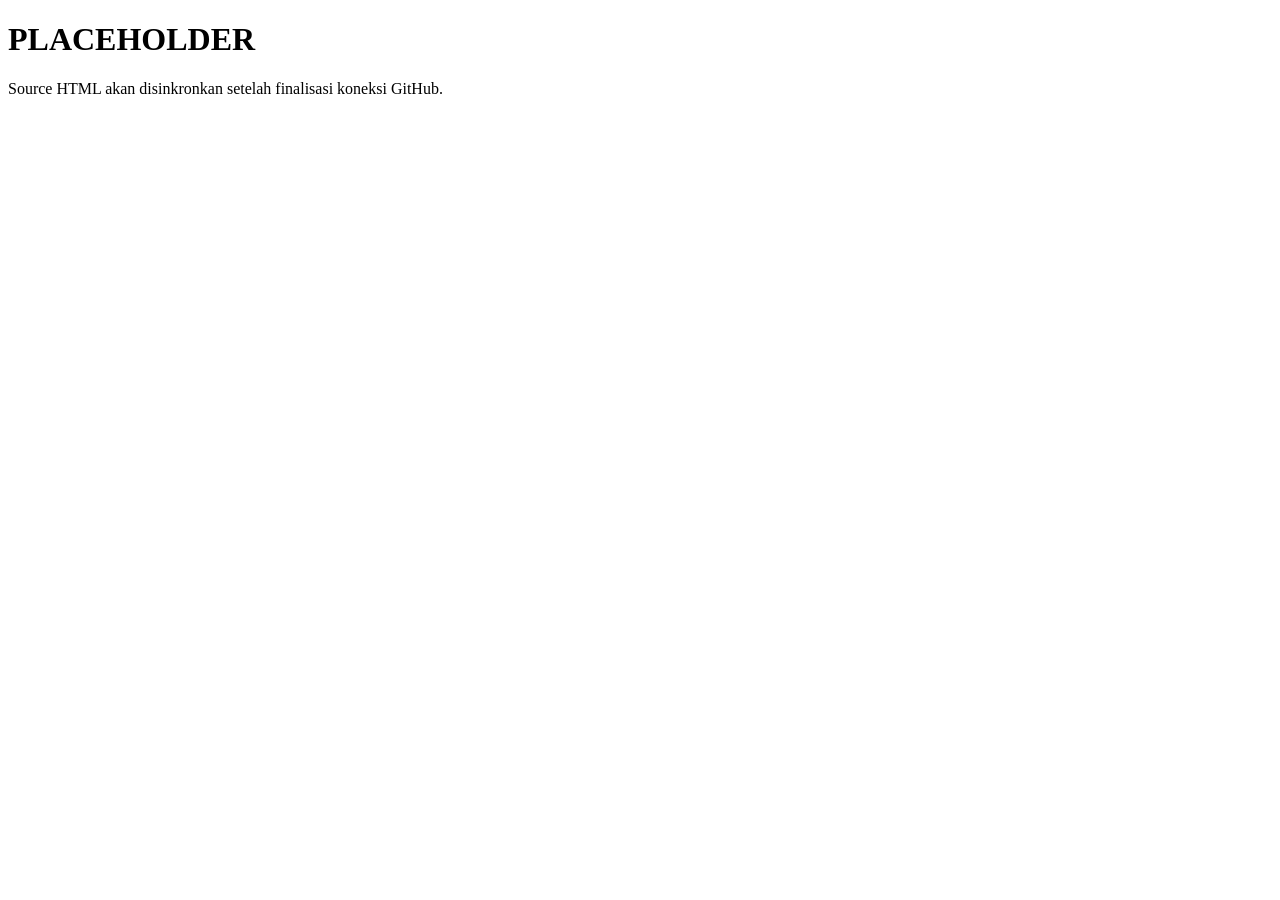
==== petugas.html @ a0921a52 "Initialize Link 02" ====
<!DOCTYPE html>
<html><head><meta charset="UTF-8"><meta name="viewport" content="width=device-width, initial-scale=1.0"><title>Link 02 - Petugas | UPTD Puskesmas Klampis Ngasem</title></head><body><h1>PLACEHOLDER</h1><p>Source HTML akan disinkronkan setelah finalisasi koneksi GitHub.</p></body></html>
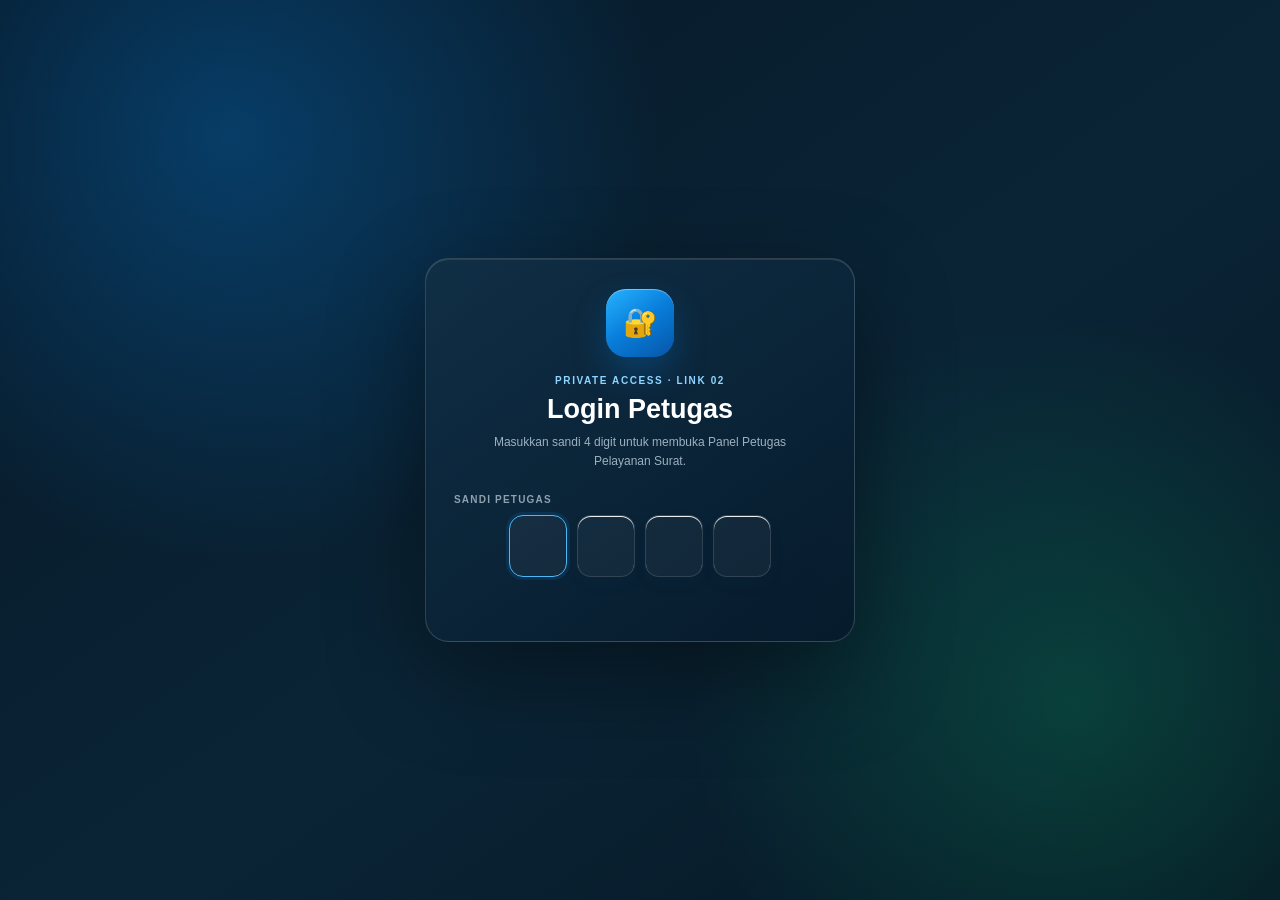
==== commit c13cab3f: "Replace Link 02 placeholder with final staff page" ====
--- a/petugas.html
+++ b/petugas.html
@@ -1,2 +1,5724 @@
 <!DOCTYPE html>
-<html><head><meta charset="UTF-8"><meta name="viewport" content="width=device-width, initial-scale=1.0"><title>Link 02 - Petugas | UPTD Puskesmas Klampis Ngasem</title></head><body><h1>PLACEHOLDER</h1><p>Source HTML akan disinkronkan setelah finalisasi koneksi GitHub.</p></body></html>+
+<html lang="id">
+
+<head>
+
+  <base target="_top">
+
+  <meta name="viewport" content="width=device-width, initial-scale=1.0">
+
+  <title>Link 02 - Petugas | UPTD Puskesmas Klampis Ngasem</title>
+
+
+
+  <style>
+
+    :root{
+
+      --primary:#087edb;
+
+      --primary-dark:#066dbd;
+
+      --primary-soft:#eaf5ff;
+
+      --text:#16344f;
+
+      --muted:#6f8495;
+
+      --border:#dbe8f0;
+
+      --bg:#f3f9fd;
+
+      --white:#fff;
+
+      --success:#18794e;
+
+      --success-bg:#eaf8f0;
+
+      --warning:#9b6a00;
+
+      --warning-bg:#fff7df;
+
+      --danger:#a92c2c;
+
+      --danger-bg:#fff0f0;
+
+      --shadow:0 14px 40px rgba(24,77,111,.10);
+
+      --radius:22px;
+
+    }
+
+
+
+    *{box-sizing:border-box}
+
+
+
+    html{scroll-behavior:smooth}
+
+
+
+    body{
+
+      margin:0;
+
+      font-family:Inter,Arial,Helvetica,sans-serif;
+
+      color:var(--text);
+
+      background:
+
+        radial-gradient(circle at top left, rgba(8,126,219,.10), transparent 32%),
+
+        linear-gradient(135deg,#edf7fd 0%,#f9fcff 48%,#eef8ff 100%);
+
+      min-height:100vh;
+
+    }
+
+
+
+    button,input,select,textarea{font:inherit}
+
+
+
+    button{cursor:pointer}
+
+
+
+    .container{
+
+      width:min(1280px,94%);
+
+      margin:0 auto;
+
+      padding-bottom:30px;
+
+    }
+
+
+
+    /* =========================
+
+       HEADER
+
+    ========================= */
+
+    header{padding:24px 0 18px}
+
+
+
+    .topbar{
+
+      background:rgba(255,255,255,.96);
+
+      border:1px solid rgba(255,255,255,.9);
+
+      border-radius:26px;
+
+      padding:20px 24px;
+
+      display:flex;
+
+      justify-content:space-between;
+
+      align-items:center;
+
+      gap:18px;
+
+      box-shadow:var(--shadow);
+
+      backdrop-filter:blur(12px);
+
+    }
+
+
+
+    .brand-wrap{
+
+      display:flex;
+
+      align-items:center;
+
+      gap:14px;
+
+      min-width:0;
+
+    }
+
+
+
+    .brand-icon{
+
+      width:52px;
+
+      height:52px;
+
+      border-radius:16px;
+
+      display:grid;
+
+      place-items:center;
+
+      flex:0 0 auto;
+
+      background:linear-gradient(145deg,#0f9bf1,#087edb);
+
+      color:#fff;
+
+      font-size:24px;
+
+      font-weight:800;
+
+      box-shadow:0 10px 24px rgba(8,126,219,.22);
+
+    }
+
+
+
+    .brand h1{
+
+      margin:0;
+
+      font-size:22px;
+
+      line-height:1.25;
+
+      letter-spacing:.1px;
+
+    }
+
+
+
+    .brand p{
+
+      margin:6px 0 0;
+
+      color:var(--muted);
+
+      font-size:13px;
+
+    }
+
+
+
+    .clock{
+
+      text-align:right;
+
+      flex:0 0 auto;
+
+    }
+
+
+
+    #tanggal{
+
+      color:var(--muted);
+
+      font-size:13px;
+
+      margin-bottom:5px;
+
+    }
+
+
+
+    #jam{
+
+      color:var(--primary);
+
+      font-size:19px;
+
+      font-weight:800;
+
+      letter-spacing:.4px;
+
+    }
+
+
+
+    /* =========================
+
+       STATS
+
+    ========================= */
+
+    .stats{
+
+      display:grid;
+
+      grid-template-columns:repeat(4,1fr);
+
+      gap:15px;
+
+      margin:2px 0 20px;
+
+    }
+
+
+
+    .stat{
+
+      position:relative;
+
+      overflow:hidden;
+
+      background:var(--white);
+
+      border:1px solid rgba(217,232,240,.85);
+
+      border-radius:20px;
+
+      padding:19px 20px;
+
+      box-shadow:var(--shadow);
+
+    }
+
+
+
+    .stat::after{
+
+      content:"";
+
+      position:absolute;
+
+      right:-26px;
+
+      bottom:-26px;
+
+      width:88px;
+
+      height:88px;
+
+      border-radius:50%;
+
+      background:var(--primary-soft);
+
+    }
+
+
+
+    .stat small{
+
+      position:relative;
+
+      z-index:1;
+
+      color:var(--muted);
+
+      font-size:12px;
+
+      font-weight:700;
+
+    }
+
+
+
+    .stat strong{
+
+      position:relative;
+
+      z-index:1;
+
+      display:block;
+
+      margin-top:7px;
+
+      color:var(--primary);
+
+      font-size:31px;
+
+      line-height:1;
+
+    }
+
+
+
+    /* =========================
+
+       PANELS
+
+    ========================= */
+
+    .panel{
+
+      background:rgba(255,255,255,.98);
+
+      border:1px solid rgba(217,232,240,.9);
+
+      border-radius:var(--radius);
+
+      padding:22px;
+
+      margin-bottom:20px;
+
+      box-shadow:var(--shadow);
+
+    }
+
+
+
+    .panel-head{
+
+      display:flex;
+
+      justify-content:space-between;
+
+      align-items:flex-start;
+
+      gap:12px;
+
+      margin-bottom:16px;
+
+    }
+
+
+
+    .panel-head h2{
+
+      margin:0;
+
+      font-size:18px;
+
+    }
+
+
+
+    .panel-head p{
+
+      margin:5px 0 0;
+
+      color:var(--muted);
+
+      font-size:12px;
+
+    }
+
+
+
+    .refresh-btn{
+
+      border:1px solid var(--border);
+
+      background:#fff;
+
+      color:var(--text);
+
+      border-radius:12px;
+
+      padding:10px 13px;
+
+      font-size:12px;
+
+      font-weight:800;
+
+    }
+
+
+
+    .refresh-btn:hover{border-color:#b9d5e6;background:#f8fcff}
+
+    .header-search{position:relative;flex:1 1 320px;max-width:430px;margin-left:auto;}
+    .header-search input{width:100%;min-height:43px;padding:0 15px 0 42px;border:1px solid var(--border);border-radius:13px;color:var(--text);background:#f8fcff;outline:none;}
+    .header-search input:focus{border-color:#58afea;box-shadow:0 0 0 4px rgba(8,126,219,.10);}
+    .header-search svg{position:absolute;left:14px;top:50%;width:18px;height:18px;transform:translateY(-50%);stroke:#6f8495;stroke-width:2;fill:none;}
+
+
+
+    /* =========================
+
+       TABLE
+
+    ========================= */
+
+    .table-wrap{
+
+      overflow-x:auto;
+
+      border:1px solid var(--border);
+
+      border-radius:16px;
+
+    }
+
+
+
+    table{
+
+      width:100%;
+
+      min-width:860px;
+
+      border-collapse:collapse;
+
+      background:#fff;
+
+    }
+
+
+
+    th,td{
+
+      padding:14px 13px;
+
+      border-bottom:1px solid #eaf0f4;
+
+      text-align:left;
+
+      vertical-align:middle;
+
+      font-size:13px;
+
+    }
+
+
+
+    th{
+
+      background:#f7fbfe;
+
+      color:#5f7587;
+
+      font-size:11px;
+
+      text-transform:uppercase;
+
+      letter-spacing:.5px;
+
+    }
+
+
+
+    tbody tr:last-child td{border-bottom:0}
+
+
+
+    tbody tr:hover{background:#fbfdff}
+
+
+
+    .name{
+
+      font-weight:800;
+
+      color:var(--text);
+
+    }
+
+
+
+    .subtext{
+
+      margin-top:3px;
+
+      color:var(--muted);
+
+      font-size:11px;
+
+    }
+
+
+
+    .badge{
+
+      display:inline-flex;
+
+      align-items:center;
+
+      justify-content:center;
+
+      gap:6px;
+
+      padding:6px 10px;
+
+      border-radius:999px;
+
+      font-size:10px;
+
+      font-weight:800;
+
+      white-space:nowrap;
+
+    }
+
+
+
+    .badge-new{background:var(--primary-soft);color:var(--primary)}
+
+    .badge-process{background:var(--warning-bg);color:var(--warning)}
+
+    .badge-ready{background:var(--success-bg);color:var(--success)}
+
+    .badge-other{background:#eef2f5;color:#617384}
+
+
+
+    .btn{
+
+      border:0;
+
+      border-radius:12px;
+
+      padding:10px 13px;
+
+      font-weight:800;
+
+      font-size:12px;
+
+      transition:.18s ease;
+
+    }
+
+
+
+    .btn-primary{
+
+      background:linear-gradient(145deg,#0d97ef,#087edb);
+
+      color:#fff;
+
+      box-shadow:0 8px 18px rgba(8,126,219,.17);
+
+    }
+
+
+
+    .btn-primary:hover{
+
+      background:linear-gradient(145deg,#087edb,#066dbd);
+
+      transform:translateY(-1px);
+
+    }
+
+
+
+    .btn-secondary{
+
+      background:#eef4f8;
+
+      color:#456276;
+
+    }
+
+
+
+    .btn-secondary:hover{background:#e2ebf1}
+
+
+
+    .btn-success{
+
+      background:#1f8a59;
+
+      color:#fff;
+
+    }
+
+
+
+    .btn-success:hover{background:#176f47}
+
+
+
+    .btn-print{
+
+      background:linear-gradient(145deg,#1c9a67,#167c52);
+
+      color:#fff;
+
+      box-shadow:0 8px 18px rgba(23,124,82,.16);
+
+    }
+
+
+
+    .btn-print:hover{
+
+      background:linear-gradient(145deg,#167c52,#126844);
+
+      transform:translateY(-1px);
+
+    }
+
+
+
+    .btn:disabled{
+
+      opacity:.6;
+
+      cursor:not-allowed;
+
+      transform:none !important;
+
+    }
+
+
+
+    /* =========================
+
+       DETAIL
+
+    ========================= */
+
+    #detail{display:none}
+
+
+
+    .detail-hero{
+
+      display:flex;
+
+      justify-content:space-between;
+
+      align-items:center;
+
+      gap:14px;
+
+      padding:16px;
+
+      margin-bottom:16px;
+
+      border-radius:18px;
+
+      background:linear-gradient(135deg,#edf7ff,#f9fcff);
+
+      border:1px solid #dceef9;
+
+    }
+
+
+
+    .detail-title{
+
+      display:flex;
+
+      align-items:center;
+
+      gap:12px;
+
+      min-width:0;
+
+    }
+
+
+
+    .person-icon{
+
+      width:46px;
+
+      height:46px;
+
+      flex:0 0 auto;
+
+      display:grid;
+
+      place-items:center;
+
+      border-radius:14px;
+
+      background:#dff0ff;
+
+      color:var(--primary);
+
+      font-weight:900;
+
+      font-size:20px;
+
+    }
+
+
+
+    .detail-title strong{
+
+      display:block;
+
+      font-size:17px;
+
+      overflow-wrap:anywhere;
+
+    }
+
+
+
+    .detail-title span{
+
+      display:block;
+
+      margin-top:3px;
+
+      color:var(--muted);
+
+      font-size:11px;
+
+    }
+
+
+
+    .detail-status{
+
+      flex:0 0 auto;
+
+      text-align:right;
+
+    }
+
+
+
+    .info-grid{
+
+      display:grid;
+
+      grid-template-columns:repeat(2,1fr);
+
+      gap:11px;
+
+    }
+
+
+
+    .info{
+
+      background:#f8fbfd;
+
+      border:1px solid #e3edf3;
+
+      border-radius:14px;
+
+      padding:13px;
+
+    }
+
+
+
+    .info.full{grid-column:1/-1}
+
+
+
+    .info small{
+
+      display:block;
+
+      margin-bottom:4px;
+
+      color:#728696;
+
+      font-size:10px;
+
+      font-weight:800;
+
+      text-transform:uppercase;
+
+      letter-spacing:.45px;
+
+    }
+
+
+
+    .info-value{
+
+      font-size:13px;
+
+      font-weight:700;
+
+      line-height:1.45;
+
+      overflow-wrap:anywhere;
+
+    }
+
+
+
+    /* =========================
+
+       SECTIONS / FORM
+
+    ========================= */
+
+    .section{
+
+      border-top:1px solid #e8eff4;
+
+      margin-top:22px;
+
+      padding-top:22px;
+
+    }
+
+
+
+    .section-title{
+
+      display:flex;
+
+      align-items:center;
+
+      gap:10px;
+
+      margin:0 0 15px;
+
+      font-size:16px;
+
+    }
+
+
+
+    .section-number{
+
+      width:29px;
+
+      height:29px;
+
+      display:grid;
+
+      place-items:center;
+
+      border-radius:10px;
+
+      background:var(--primary-soft);
+
+      color:var(--primary);
+
+      font-size:11px;
+
+      font-weight:900;
+
+    }
+
+
+
+    .helper{
+
+      color:var(--muted);
+
+      font-size:11px;
+
+      margin:-8px 0 15px 39px;
+
+    }
+
+
+
+    .form-grid{
+
+      display:grid;
+
+      grid-template-columns:repeat(2,1fr);
+
+      gap:14px;
+
+    }
+
+
+
+    .field{
+
+      display:flex;
+
+      flex-direction:column;
+
+      gap:6px;
+
+    }
+
+
+
+    .field.full{grid-column:1/-1}
+
+
+
+    label{
+
+      font-size:11px;
+
+      color:#52697b;
+
+      font-weight:800;
+
+    }
+
+
+
+    .required::after{
+
+      content:" *";
+
+      color:#d33;
+
+    }
+
+
+
+    input,select,textarea{
+
+      width:100%;
+
+      border:1px solid var(--border);
+
+      border-radius:12px;
+
+      padding:11px 12px;
+
+      background:#fff;
+
+      color:var(--text);
+
+      outline:none;
+
+      font-size:13px;
+
+    }
+
+
+
+    input::placeholder,textarea::placeholder{color:#a2b0bb}
+
+
+
+    input:focus,select:focus,textarea:focus{
+
+      border-color:#6dbaf0;
+
+      box-shadow:0 0 0 3px rgba(8,126,219,.08);
+
+    }
+
+
+
+    input[readonly]{
+
+      background:#f6f9fb;
+
+      color:#65798a;
+
+    }
+
+
+
+    textarea{
+
+      min-height:95px;
+
+      resize:vertical;
+
+      line-height:1.5;
+
+    }
+
+
+
+    .hidden{display:none !important}
+
+
+
+    /* =========================
+
+       ACTIONS / MESSAGE
+
+    ========================= */
+
+    .action-bar{
+
+      display:flex;
+
+      justify-content:space-between;
+
+      align-items:center;
+
+      gap:12px;
+
+      flex-wrap:wrap;
+
+      margin-top:23px;
+
+      padding-top:18px;
+
+      border-top:1px solid #e8eff4;
+
+    }
+
+
+
+    .action-left,.action-right{
+
+      display:flex;
+
+      gap:9px;
+
+      flex-wrap:wrap;
+
+    }
+
+
+
+    .message{
+
+      display:none;
+
+      margin-top:15px;
+
+      border-radius:14px;
+
+      padding:14px 15px;
+
+      line-height:1.55;
+
+      font-size:12px;
+
+    }
+
+
+
+    .message.success{
+
+      background:var(--success-bg);
+
+      color:var(--success);
+
+      border:1px solid #cdebd9;
+
+    }
+
+
+
+    .message.error{
+
+      background:var(--danger-bg);
+
+      color:var(--danger);
+
+      border:1px solid #f1d0d0;
+
+    }
+
+
+
+    .message strong{font-size:14px}
+
+
+
+    .number-box{
+
+      margin-top:8px;
+
+      padding:11px 12px;
+
+      border-radius:10px;
+
+      background:#fff;
+
+      border:1px dashed #bcdcca;
+
+      font-size:13px;
+
+      font-weight:900;
+
+      word-break:break-word;
+
+    }
+
+
+
+    /* =========================
+
+       LOADING
+
+    ========================= */
+
+    .loading-overlay{
+
+      position:fixed;
+
+      inset:0;
+
+      z-index:9999;
+
+      display:none;
+
+      place-items:center;
+
+      padding:20px;
+
+      background:rgba(10,35,52,.24);
+
+      backdrop-filter:blur(5px);
+
+    }
+
+
+
+    .loading-card{
+
+      width:min(340px,100%);
+
+      background:#fff;
+
+      border-radius:18px;
+
+      padding:22px;
+
+      text-align:center;
+
+      box-shadow:0 20px 60px rgba(8,45,72,.18);
+
+    }
+
+
+
+    .spinner{
+
+      width:34px;
+
+      height:34px;
+
+      margin:0 auto 12px;
+
+      border:4px solid #dcebf5;
+
+      border-top-color:var(--primary);
+
+      border-radius:50%;
+
+      animation:spin .8s linear infinite;
+
+    }
+
+
+
+    .loading-card strong{display:block;font-size:14px}
+
+    .loading-card span{display:block;margin-top:4px;color:var(--muted);font-size:11px}
+
+
+
+    @keyframes spin{to{transform:rotate(360deg)}}
+
+
+
+    /* =========================
+
+       EMPTY
+
+    ========================= */
+
+    .empty{
+
+      padding:28px 15px;
+
+      text-align:center;
+
+      color:var(--muted);
+
+      font-size:12px;
+
+    }
+
+
+
+    /* =========================
+
+       RESPONSIVE
+
+    ========================= */
+
+    @media(max-width:900px){
+
+      .stats{grid-template-columns:repeat(2,1fr)}
+
+      .topbar{align-items:flex-start}
+
+    }
+
+
+
+    @media(max-width:700px){
+
+      .container{width:min(96%,1280px)}
+
+      header{padding-top:12px}
+
+      .topbar{
+
+        flex-direction:column;
+
+        padding:18px;
+
+        border-radius:20px;
+
+      }
+
+      .clock{text-align:left}
+
+      .stats{grid-template-columns:repeat(2,1fr);gap:10px}
+
+      .stat{padding:16px}
+
+      .stat strong{font-size:27px}
+
+      .panel{
+
+        padding:16px;
+
+        border-radius:19px;
+
+      }
+
+      .info-grid,.form-grid{grid-template-columns:1fr}
+
+      .info.full,.field.full{grid-column:auto}
+
+      .detail-hero{
+
+        align-items:flex-start;
+
+        flex-direction:column;
+
+      }
+
+      .detail-status{text-align:left}
+
+      .panel-head{
+
+        flex-direction:column;
+
+        align-items:stretch;
+
+      }
+
+      .refresh-btn{width:100%}
+
+      .action-bar{align-items:stretch}
+
+      .action-left,.action-right{width:100%}
+
+      .action-left .btn,.action-right .btn{flex:1}
+
+    }
+
+
+
+    @media(max-width:420px){
+
+      .brand-icon{width:45px;height:45px}
+
+      .brand h1{font-size:18px}
+
+      .brand p{font-size:11px}
+
+      .stats{gap:8px}
+
+      .stat{padding:14px}
+
+      .stat small{font-size:10px}
+
+      .stat strong{font-size:24px}
+
+    }
+
+  
+    /* =========================
+       PREVIEW CETAK A5
+    ========================= */
+    .print-preview-modal{
+      position:fixed;
+      inset:0;
+      z-index:10000;
+      display:none;
+      background:rgba(7,26,40,.46);
+      backdrop-filter:blur(5px);
+    }
+
+    .print-preview-modal.show{
+      display:flex;
+      align-items:center;
+      justify-content:center;
+      padding:18px;
+    }
+
+    .print-preview-backdrop{
+      position:absolute;
+      inset:0;
+    }
+
+    .print-preview-dialog{
+      position:relative;
+      z-index:1;
+      width:min(1120px,96vw);
+      height:min(94vh,940px);
+      background:#eef5f9;
+      border:1px solid #d8e5ed;
+      border-radius:20px;
+      box-shadow:0 30px 90px rgba(10,46,70,.22);
+      display:flex;
+      flex-direction:column;
+      overflow:hidden;
+    }
+
+    .print-preview-toolbar{
+      flex:0 0 auto;
+      display:flex;
+      justify-content:space-between;
+      align-items:center;
+      gap:14px;
+      padding:14px 16px;
+      background:#fff;
+      border-bottom:1px solid #dbe7ee;
+    }
+
+    .print-preview-toolbar strong{
+      display:block;
+      font-size:14px;
+      color:var(--text);
+    }
+
+    .print-preview-toolbar span{
+      display:block;
+      margin-top:3px;
+      font-size:11px;
+      color:var(--muted);
+    }
+
+    .print-preview-actions{
+      display:flex;
+      gap:8px;
+      flex-wrap:wrap;
+    }
+
+    .print-preview-stage{
+      flex:1 1 auto;
+      overflow:auto;
+      padding:22px;
+      display:flex;
+      justify-content:center;
+      align-items:flex-start;
+    }
+
+    #printPreviewSheet{
+      flex:0 0 auto;
+      width:148mm;
+      min-width:148mm;
+      max-width:148mm;
+      background:#fff;
+      box-shadow:0 14px 45px rgba(20,70,95,.16);
+      overflow:hidden;
+    }
+
+    /* A5 preview must not inherit the main-page table min-width (860px). */
+    #printPreviewSheet table{
+      width:100% !important;
+      min-width:0 !important;
+      max-width:100% !important;
+      table-layout:fixed;
+    }
+
+    #printPreviewSheet th,
+    #printPreviewSheet td{
+      min-width:0 !important;
+      max-width:none;
+      overflow-wrap:anywhere;
+      word-break:normal;
+    }
+
+    @media(max-width:700px){
+      .print-preview-modal.show{
+        padding:0;
+      }
+
+      .print-preview-dialog{
+        width:100vw;
+        height:100vh;
+        border-radius:0;
+      }
+
+      .print-preview-toolbar{
+        align-items:flex-start;
+        flex-direction:column;
+      }
+
+      .print-preview-actions{
+        width:100%;
+      }
+
+      .print-preview-actions .btn{
+        flex:1;
+      }
+
+      .print-preview-stage{
+        padding:10px;
+        justify-content:flex-start;
+      }
+
+      #printPreviewSheet{
+        transform-origin:top left;
+        max-width:148mm;
+      }
+    }
+
+    @media print{
+      @page{
+        size:A5 portrait;
+        margin:0;
+      }
+
+      html,body{
+        margin:0!important;
+        padding:0!important;
+        background:#fff!important;
+      }
+
+      body.mode-print-a5 > *:not(#printPreviewModal){
+        display:none!important;
+      }
+
+      body.mode-print-a5 #printPreviewModal{
+        position:static!important;
+        display:block!important;
+        width:auto!important;
+        height:auto!important;
+        padding:0!important;
+        margin:0!important;
+        background:#fff!important;
+        overflow:visible!important;
+      }
+
+      body.mode-print-a5 .print-preview-backdrop,
+      body.mode-print-a5 .print-preview-toolbar{
+        display:none!important;
+      }
+
+      body.mode-print-a5 .print-preview-dialog{
+        width:auto!important;
+        height:auto!important;
+        display:block!important;
+        border:0!important;
+        border-radius:0!important;
+        box-shadow:none!important;
+        background:#fff!important;
+        overflow:visible!important;
+      }
+
+      body.mode-print-a5 .print-preview-stage{
+        padding:0!important;
+        display:block!important;
+        overflow:visible!important;
+      }
+
+      body.mode-print-a5 #printPreviewSheet{
+        display:block!important;
+        width:148mm!important;
+        min-width:148mm!important;
+        max-width:148mm!important;
+        min-height:210mm!important;
+        margin:0!important;
+        box-shadow:none!important;
+        overflow:hidden!important;
+      }
+
+      body.mode-print-a5 #printPreviewSheet table{
+        width:100%!important;
+        min-width:0!important;
+        max-width:100%!important;
+        table-layout:fixed!important;
+      }
+
+      body.mode-print-a5 #printPreviewSheet th,
+      body.mode-print-a5 #printPreviewSheet td{
+        min-width:0!important;
+        overflow-wrap:anywhere!important;
+      }
+
+      body.mode-print-a5 #printPreviewSheet .sheet{
+        width:148mm!important;
+        min-width:148mm!important;
+        max-width:148mm!important;
+        min-height:210mm!important;
+        margin:0!important;
+        overflow:hidden!important;
+      }
+    }
+
+
+    /* LOGIN PETUGAS - LINK 02 */
+    #petugasAuthGate{position:fixed;inset:0;z-index:100000;display:grid;place-items:center;padding:20px;background:radial-gradient(circle at 20% 15%,rgba(8,126,219,.18),transparent 35%),radial-gradient(circle at 85% 85%,rgba(0,166,255,.12),transparent 35%),rgba(5,18,31,.96)}
+    #petugasAuthGate.hidden{display:none!important}
+    .petugas-login-card{width:min(430px,100%);padding:30px 28px;border:1px solid rgba(255,255,255,.12);border-radius:24px;background:rgba(10,27,43,.96);box-shadow:0 30px 90px rgba(0,0,0,.38);color:#fff;text-align:center}
+    .petugas-login-icon{width:68px;height:68px;margin:0 auto 18px;display:grid;place-items:center;border-radius:20px;background:linear-gradient(145deg,#0f9bf1,#087edb);box-shadow:0 12px 30px rgba(8,126,219,.25);font-size:28px}
+    .petugas-login-eyebrow{color:#8fd5ff;font-size:10px;font-weight:800;letter-spacing:.16em;margin-bottom:8px}
+    .petugas-login-card h2{margin:0 0 8px;font-size:27px}
+    .petugas-login-card p{margin:0 auto;max-width:330px;color:#9db0bf;font-size:12px;line-height:1.6}
+    .petugas-otp-label{display:block;margin:23px 0 10px;text-align:left;color:#8ea1b0;font-size:10px;font-weight:800;letter-spacing:.12em}
+    .petugas-otp-row{display:flex;justify-content:center;gap:10px}
+    .petugas-otp{width:58px;height:62px;border:1px solid rgba(255,255,255,.12);border-radius:14px;outline:none;background:rgba(255,255,255,.045);color:#fff;text-align:center;font-size:22px;font-weight:800}
+    .petugas-otp:focus{border-color:#4db8f6;box-shadow:0 0 0 3px rgba(8,126,219,.16)}
+    .petugas-otp.error{border-color:#ff7380;box-shadow:0 0 0 3px rgba(255,75,92,.12)}
+    #petugasLoginMessage{min-height:20px;margin-top:14px;color:#9fb0bd;font-size:12px;line-height:1.5}
+    #petugasLoginMessage.error{color:#ff8d99}
+    .petugas-session-tools{position:fixed;right:16px;bottom:16px;z-index:9998;display:none;align-items:center;gap:9px;padding:9px 11px;border:1px solid #dce8ef;border-radius:14px;background:rgba(255,255,255,.96);box-shadow:0 12px 30px rgba(23,70,100,.14)}
+    .petugas-session-tools.show{display:flex}
+    .petugas-session-name{color:#254861;font-size:11px;font-weight:800;max-width:160px;overflow:hidden;text-overflow:ellipsis;white-space:nowrap}
+    .petugas-logout-btn{border:0;border-radius:10px;padding:8px 10px;background:#eef4f8;color:#456276;font-size:11px;font-weight:800;cursor:pointer}
+    @media(max-width:480px){.petugas-login-card{padding:26px 19px;border-radius:20px}.petugas-otp-row{gap:7px}.petugas-otp{width:54px;height:58px}.petugas-session-tools{left:12px;right:12px;bottom:12px;justify-content:space-between}.petugas-session-name{max-width:none}}
+
+/* =========================================================
+   V2 FULL COLOR HD + 3D
+   Dipasang sebagai override agar warna dashboard benar-benar
+   berubah tanpa mengganggu fungsi Apps Script.
+   ========================================================= */
+
+:root{
+  --fc-blue-1:#24a7ff;
+  --fc-blue-2:#087edb;
+  --fc-blue-3:#064fa7;
+
+  --fc-yellow-1:#ffe36b;
+  --fc-yellow-2:#ffbd16;
+  --fc-yellow-3:#ed8c00;
+
+  --fc-red-1:#ff6b6b;
+  --fc-red-2:#ef3d47;
+  --fc-red-3:#c8172a;
+
+  --fc-green-1:#39dc8a;
+  --fc-green-2:#10aa60;
+  --fc-green-3:#08733f;
+
+  --fc-cyan:#19c7ee;
+}
+
+body{
+  background:
+    radial-gradient(circle at 6% 5%,rgba(0,170,255,.20),transparent 28%),
+    radial-gradient(circle at 95% 22%,rgba(0,206,132,.14),transparent 26%),
+    radial-gradient(circle at 18% 95%,rgba(255,193,7,.13),transparent 28%),
+    linear-gradient(135deg,#eaf7ff 0%,#f8fcff 46%,#eefaf5 100%);
+}
+
+/* HEADER */
+.topbar{
+  position:relative;
+  overflow:hidden;
+  background:
+    linear-gradient(135deg,rgba(255,255,255,.98),rgba(247,252,255,.94));
+  box-shadow:
+    0 24px 60px rgba(20,74,106,.13),
+    inset 0 1px 0 rgba(255,255,255,.96);
+}
+
+.topbar::before{
+  content:"";
+  position:absolute;
+  width:240px;
+  height:240px;
+  right:-110px;
+  top:-150px;
+  border-radius:50%;
+  background:radial-gradient(circle,rgba(27,166,255,.18),transparent 70%);
+  pointer-events:none;
+}
+
+.brand-icon{
+  background:
+    linear-gradient(145deg,var(--fc-blue-1) 0%,var(--fc-blue-2) 48%,var(--fc-blue-3) 100%);
+  box-shadow:
+    0 14px 30px rgba(8,126,219,.28),
+    inset 0 1px 0 rgba(255,255,255,.42);
+  border:1px solid rgba(255,255,255,.46);
+}
+
+/* STAT CARDS = WARNA NYATA */
+.stats{
+  gap:16px;
+}
+
+.stat{
+  min-height:116px;
+  border:0;
+  color:#fff;
+  background:#087edb;
+  box-shadow:
+    0 22px 42px rgba(23,79,115,.18),
+    inset 0 1px 0 rgba(255,255,255,.40),
+    inset 0 -18px 32px rgba(0,0,0,.08);
+  transform:translateY(0);
+  transition:transform .18s ease,box-shadow .18s ease,filter .18s ease;
+}
+
+.stat::before{
+  content:"";
+  position:absolute;
+  left:-34px;
+  bottom:-48px;
+  width:150px;
+  height:150px;
+  border-radius:50%;
+  background:rgba(255,255,255,.10);
+  box-shadow:
+    0 0 0 18px rgba(255,255,255,.035),
+    inset 0 0 0 1px rgba(255,255,255,.08);
+}
+
+.stat::after{
+  right:-32px;
+  bottom:-35px;
+  width:114px;
+  height:114px;
+  background:rgba(255,255,255,.15);
+  box-shadow:inset 0 1px 0 rgba(255,255,255,.10);
+}
+
+.stat:hover{
+  transform:translateY(-4px);
+  box-shadow:
+    0 28px 54px rgba(23,79,115,.24),
+    inset 0 1px 0 rgba(255,255,255,.46),
+    inset 0 -18px 32px rgba(0,0,0,.10);
+  filter:saturate(1.05);
+}
+
+/* 1. TOTAL = BIRU */
+.stats .stat:nth-child(1){
+  background:
+    linear-gradient(145deg,var(--fc-blue-1) 0%,var(--fc-blue-2) 48%,var(--fc-blue-3) 100%);
+}
+
+/* 2. BARU = KUNING / ORANYE */
+.stats .stat:nth-child(2){
+  background:
+    linear-gradient(145deg,var(--fc-yellow-1) 0%,var(--fc-yellow-2) 45%,var(--fc-yellow-3) 100%);
+  color:#5b4000;
+}
+
+/* 3. DIPROSES = MERAH */
+.stats .stat:nth-child(3){
+  background:
+    linear-gradient(145deg,var(--fc-red-1) 0%,var(--fc-red-2) 46%,var(--fc-red-3) 100%);
+}
+
+/* 4. SIAP CETAK = HIJAU */
+.stats .stat:nth-child(4){
+  background:
+    linear-gradient(145deg,var(--fc-green-1) 0%,var(--fc-green-2) 46%,var(--fc-green-3) 100%);
+}
+
+/* TEXT STAT */
+.stat small{
+  color:rgba(255,255,255,.90);
+  text-shadow:0 1px 1px rgba(0,0,0,.10);
+}
+
+.stats .stat:nth-child(2) small{
+  color:rgba(82,58,0,.84);
+  text-shadow:none;
+}
+
+.stat strong{
+  color:#fff;
+  font-size:36px;
+  text-shadow:0 2px 4px rgba(0,0,0,.12);
+}
+
+.stats .stat:nth-child(2) strong{
+  color:#523900;
+  text-shadow:none;
+}
+
+/* PANEL */
+.panel{
+  position:relative;
+  overflow:hidden;
+  border:1px solid rgba(255,255,255,.92);
+  box-shadow:
+    0 25px 65px rgba(22,78,111,.13),
+    inset 0 1px 0 rgba(255,255,255,.92);
+}
+
+.panel::before{
+  content:"";
+  position:absolute;
+  left:0;
+  right:0;
+  top:0;
+  height:4px;
+  background:linear-gradient(90deg,#087edb,#19c7ee,#16b967);
+  opacity:.86;
+}
+
+/* PANEL HEADING */
+.panel-head h2{
+  color:#123b59;
+  letter-spacing:-.35px;
+}
+
+.panel-head p{
+  color:#668196;
+}
+
+/* REFRESH BUTTON */
+.refresh-btn{
+  border-color:#cfe2ed;
+  background:linear-gradient(180deg,#fff,#f1f8fc);
+  box-shadow:
+    0 8px 18px rgba(32,85,112,.08),
+    inset 0 1px 0 rgba(255,255,255,.92);
+}
+
+.refresh-btn:hover{
+  border-color:#70b9e7;
+  background:linear-gradient(180deg,#fff,#eaf7ff);
+  transform:translateY(-2px);
+}
+
+/* TABLE */
+.table-wrap{
+  border:1px solid #cde3ef;
+  box-shadow:inset 0 1px 0 rgba(255,255,255,.85);
+}
+
+th{
+  background:
+    linear-gradient(180deg,#edf8ff,#e6f3fb);
+  color:#3d6179;
+}
+
+tbody tr{
+  transition:transform .16s ease,box-shadow .16s ease,background .16s ease;
+}
+
+tbody tr:hover{
+  background:linear-gradient(90deg,#f7fcff,#fbfeff);
+  box-shadow:inset 4px 0 0 #1197ea;
+}
+
+/* STATUS BADGES lebih hidup */
+.badge-new{
+  background:linear-gradient(145deg,#dff3ff,#bfe4ff);
+  color:#066fbe;
+  border:1px solid #a9daf9;
+  box-shadow:0 6px 12px rgba(8,126,219,.10);
+}
+
+.badge-process{
+  background:linear-gradient(145deg,#fff0bf,#ffd975);
+  color:#855900;
+  border:1px solid #f4cf6a;
+  box-shadow:0 6px 12px rgba(211,149,0,.10);
+}
+
+.badge-ready{
+  background:linear-gradient(145deg,#dff9ec,#b9eed2);
+  color:#0b7144;
+  border:1px solid #9de0bc;
+  box-shadow:0 6px 12px rgba(18,142,83,.10);
+}
+
+/* ACTION BUTTONS */
+.btn-primary{
+  background:
+    linear-gradient(145deg,#19a9ff 0%,#087edb 50%,#075bac 100%);
+  box-shadow:
+    0 12px 24px rgba(8,126,219,.23),
+    inset 0 1px 0 rgba(255,255,255,.38);
+}
+
+.btn-primary:hover{
+  background:
+    linear-gradient(145deg,#28b2ff 0%,#0b88e5 50%,#0666be 100%);
+}
+
+.btn-print{
+  background:
+    linear-gradient(145deg,#3de092 0%,#17985d 48%,#08703f 100%);
+  box-shadow:
+    0 12px 24px rgba(23,140,83,.22),
+    inset 0 1px 0 rgba(255,255,255,.37);
+}
+
+.btn-success{
+  background:
+    linear-gradient(145deg,#36d990 0%,#15935a 50%,#0a6d40 100%);
+  box-shadow:
+    0 10px 20px rgba(21,147,90,.19),
+    inset 0 1px 0 rgba(255,255,255,.35);
+}
+
+.btn-secondary{
+  background:
+    linear-gradient(180deg,#fff,#edf5f9);
+  box-shadow:
+    0 8px 18px rgba(35,78,101,.08),
+    inset 0 1px 0 rgba(255,255,255,.88);
+}
+
+/* DETAIL */
+.detail-hero{
+  background:
+    linear-gradient(135deg,#eaf7ff 0%,#f6fbff 50%,#eefaf5 100%);
+  border:1px solid #cfe8f5;
+  box-shadow:
+    0 14px 30px rgba(20,91,127,.08),
+    inset 0 1px 0 rgba(255,255,255,.80);
+}
+
+.person-icon{
+  background:
+    linear-gradient(145deg,#d9f1ff,#aee0ff);
+  color:#087edb;
+  box-shadow:
+    inset 0 1px 0 rgba(255,255,255,.95),
+    0 10px 22px rgba(8,126,219,.10);
+}
+
+.info{
+  background:
+    linear-gradient(145deg,#fbfeff,#f2f8fb);
+  border:1px solid #d8e9f1;
+  box-shadow:
+    0 8px 20px rgba(28,76,102,.05),
+    inset 0 1px 0 rgba(255,255,255,.90);
+}
+
+/* SECTION HEADER */
+.section-number{
+  background:
+    linear-gradient(145deg,#d9f2ff,#bce4fa);
+  color:#087edb;
+  box-shadow:
+    inset 0 1px 0 rgba(255,255,255,.90),
+    0 7px 15px rgba(8,126,219,.09);
+}
+
+/* FORM INPUT */
+input,select,textarea{
+  background:linear-gradient(180deg,#fff,#f8fcfe);
+  border-color:#d2e4ed;
+  box-shadow:
+    inset 0 1px 0 rgba(255,255,255,.92),
+    0 7px 18px rgba(33,82,107,.04);
+}
+
+input:focus,select:focus,textarea:focus{
+  border-color:#20a1ea;
+  box-shadow:
+    0 0 0 4px rgba(32,161,234,.10),
+    0 12px 25px rgba(33,107,145,.08);
+}
+
+/* LOGIN */
+#petugasAuthGate{
+  background:
+    radial-gradient(circle at 18% 15%,rgba(8,126,219,.34),transparent 33%),
+    radial-gradient(circle at 84% 78%,rgba(14,191,116,.22),transparent 30%),
+    linear-gradient(145deg,#061827,#0a2436 55%,#061723);
+}
+
+.petugas-login-card{
+  border:1px solid rgba(255,255,255,.16);
+  background:
+    linear-gradient(145deg,rgba(16,47,70,.98),rgba(6,27,43,.98));
+  box-shadow:
+    0 32px 95px rgba(0,0,0,.42),
+    inset 0 1px 0 rgba(255,255,255,.10);
+}
+
+.petugas-login-icon{
+  background:
+    linear-gradient(145deg,#27b4ff 0%,#087edb 48%,#0755a7 100%);
+  box-shadow:
+    0 16px 34px rgba(8,126,219,.28),
+    inset 0 1px 0 rgba(255,255,255,.36);
+}
+
+/* DESKTOP: lebih lega & premium */
+@media(min-width:901px){
+  .container{
+    width:min(1320px,94%);
+  }
+
+  .topbar{
+    padding:22px 28px;
+    border-radius:28px;
+  }
+
+  .stats .stat{
+    min-height:124px;
+    padding:22px 23px;
+    border-radius:23px;
+  }
+
+  .panel{
+    padding:26px;
+    border-radius:25px;
+  }
+}
+
+/* TABLET / MOBILE tetap color */
+@media(max-width:900px){
+  .stats .stat{
+    min-height:108px;
+  }
+}
+
+@media(max-width:700px){
+  .stats .stat{
+    border-radius:19px;
+    min-height:104px;
+  }
+
+  .stat strong{
+    font-size:30px;
+  }
+}
+
+
+/* =========================================================
+   LINK 02 PETUGAS — SIDEBAR DASHBOARD HD / PREMIUM
+   Revisi visual + navigasi client-side. Backend tetap sama.
+   ========================================================= */
+:root{
+  --side-w:238px;
+  --side-blue:#087edb;
+  --side-blue-2:#0b62b8;
+  --side-deep:#073664;
+  --side-text:#d9efff;
+  --side-muted:#8eb9d8;
+}
+
+html,body{min-height:100%;}
+body{overflow-x:hidden;}
+
+.petugas-sidebar{
+  position:fixed;
+  inset:0 auto 0 0;
+  width:var(--side-w);
+  z-index:9990;
+  display:flex;
+  flex-direction:column;
+  padding:18px 14px 16px;
+  color:#fff;
+  background:
+    radial-gradient(circle at 20% 0%,rgba(51,190,255,.24),transparent 28%),
+    radial-gradient(circle at 90% 82%,rgba(0,181,255,.14),transparent 30%),
+    linear-gradient(180deg,#0a62ad 0%,#06498b 44%,#06376c 100%);
+  box-shadow:14px 0 38px rgba(9,48,82,.20), inset -1px 0 rgba(255,255,255,.10);
+  overflow-y:auto;
+  overflow-x:hidden;
+}
+.petugas-sidebar::before{
+  content:"";
+  position:absolute;
+  width:180px;height:180px;
+  right:-95px;top:-65px;
+  border-radius:50%;
+  background:radial-gradient(circle,rgba(255,255,255,.16),transparent 68%);
+  pointer-events:none;
+}
+.petugas-sidebar::after{
+  content:"";
+  position:absolute;
+  width:240px;height:240px;
+  left:-140px;bottom:-130px;
+  border-radius:50%;
+  background:radial-gradient(circle,rgba(55,206,255,.14),transparent 68%);
+  pointer-events:none;
+}
+
+.side-brand{
+  position:relative;
+  z-index:2;
+  display:flex;
+  align-items:center;
+  gap:10px;
+  padding:8px 8px 16px;
+  margin-bottom:6px;
+}
+.side-logo{
+  width:46px;height:46px;flex:0 0 auto;
+  display:grid;place-items:center;
+  border-radius:15px;
+  font-weight:950;font-size:21px;
+  background:linear-gradient(145deg,#39baff 0%,#0b83e3 52%,#064f9f 100%);
+  border:1px solid rgba(255,255,255,.24);
+  box-shadow:0 12px 24px rgba(0,0,0,.16), inset 0 1px 0 rgba(255,255,255,.34);
+}
+.side-brand-text{min-width:0;}
+.side-brand-text strong{
+  display:block;
+  font-size:13px;
+  line-height:1.25;
+  letter-spacing:.1px;
+}
+.side-brand-text span{
+  display:block;
+  margin-top:3px;
+  color:#a8d3ee;
+  font-size:9px;
+  font-weight:700;
+  letter-spacing:.7px;
+  text-transform:uppercase;
+}
+
+.side-label{
+  position:relative;
+  z-index:2;
+  margin:7px 10px 8px;
+  color:#9ac7e5;
+  font-size:9px;
+  font-weight:900;
+  letter-spacing:.16em;
+}
+.side-nav{position:relative;z-index:2;display:flex;flex-direction:column;gap:5px;}
+.side-nav button{
+  width:100%;
+  display:flex;
+  align-items:center;
+  gap:11px;
+  border:1px solid transparent;
+  border-radius:13px;
+  padding:11px 12px;
+  background:transparent;
+  color:var(--side-text);
+  text-align:left;
+  font-size:12px;
+  font-weight:800;
+  transition:transform .18s ease,background .18s ease,box-shadow .18s ease,border-color .18s ease;
+}
+.side-nav button:hover{
+  transform:translateX(2px);
+  background:rgba(255,255,255,.10);
+  border-color:rgba(255,255,255,.08);
+}
+.side-nav button.active{
+  color:#fff;
+  background:linear-gradient(145deg,#1599ef 0%,#087edb 52%,#0766bd 100%);
+  border-color:rgba(255,255,255,.14);
+  box-shadow:0 10px 22px rgba(0,40,88,.20), inset 0 1px 0 rgba(255,255,255,.20);
+}
+.side-icon{
+  width:20px;height:20px;flex:0 0 20px;
+  display:grid;place-items:center;
+  color:#bfe8ff;
+}
+.side-nav button.active .side-icon{color:#fff;}
+.side-icon svg{width:19px;height:19px;display:block;stroke:currentColor;stroke-width:2;stroke-linecap:round;stroke-linejoin:round;fill:none;}
+.side-nav button .nav-badge{
+  margin-left:auto;
+  min-width:22px;
+  height:20px;
+  padding:0 6px;
+  border-radius:999px;
+  display:inline-grid;
+  place-items:center;
+  background:rgba(255,255,255,.12);
+  color:#e9f8ff;
+  font-size:9px;
+  font-weight:900;
+}
+
+.side-spacer{flex:1;}
+.side-footer{
+  position:relative;z-index:2;
+  margin-top:12px;
+  padding:12px 10px 4px;
+  border-top:1px solid rgba(255,255,255,.10);
+}
+.side-footer small{display:block;color:#91bdd9;font-size:9px;line-height:1.5;}
+.side-footer strong{display:block;margin-top:2px;font-size:10px;color:#e1f3ff;}
+
+.sidebar-toggle{
+  position:fixed;
+  top:14px;right:14px;
+  z-index:9995;
+  width:44px;height:44px;
+  display:none;
+  place-items:center;
+  border:1px solid rgba(255,255,255,.20);
+  border-radius:14px;
+  color:#fff;
+  background:linear-gradient(145deg,#1599ef,#087edb);
+  box-shadow:0 12px 26px rgba(8,82,145,.22), inset 0 1px 0 rgba(255,255,255,.30);
+}
+.sidebar-toggle svg{width:21px;height:21px;stroke:currentColor;stroke-width:2;stroke-linecap:round;fill:none;}
+.sidebar-backdrop{
+  position:fixed;inset:0;z-index:9985;
+  display:none;
+  background:rgba(4,23,40,.42);
+  backdrop-filter:blur(2px);
+}
+
+body{padding-left:var(--side-w);}
+body.mode-print-a5{padding-left:0!important;}
+.container{
+  width:min(1280px,calc(100vw - var(--side-w) - 42px));
+  margin-left:auto!important;
+  margin-right:auto!important;
+}
+
+.topbar{padding-right:80px;}
+.petugas-session-tools{right:20px;bottom:18px;}
+
+#dataPanel{scroll-margin-top:18px;}
+#dataPanel .panel-head h2{display:flex;align-items:center;gap:9px;}
+#dataPanel .panel-head h2::before{
+  content:"";
+  width:10px;height:10px;
+  border-radius:50%;
+  background:linear-gradient(145deg,#34b8ff,#087edb);
+  box-shadow:0 0 0 5px rgba(8,126,219,.09);
+}
+
+/* REPORT */
+#laporanPanel{display:none;}
+.report-grid{
+  display:grid;
+  grid-template-columns:repeat(4,1fr);
+  gap:14px;
+}
+.report-card{
+  position:relative;
+  overflow:hidden;
+  min-height:112px;
+  padding:17px;
+  border-radius:18px;
+  border:1px solid rgba(214,231,240,.90);
+  background:linear-gradient(145deg,#ffffff,#f3f9fc);
+  box-shadow:0 14px 32px rgba(28,77,105,.08), inset 0 1px 0 rgba(255,255,255,.95);
+}
+.report-card::after{
+  content:"";
+  position:absolute;right:-30px;bottom:-35px;
+  width:92px;height:92px;border-radius:50%;
+  background:rgba(8,126,219,.08);
+}
+.report-card small{display:block;color:#7890a0;font-size:10px;font-weight:900;text-transform:uppercase;letter-spacing:.5px;}
+.report-card strong{display:block;margin-top:8px;color:#123a57;font-size:30px;line-height:1;}
+.report-card span{display:block;margin-top:6px;color:#8194a2;font-size:10px;font-weight:700;}
+.report-type-grid{display:grid;grid-template-columns:repeat(3,1fr);gap:14px;margin-top:16px;}
+.report-type{
+  display:flex;align-items:center;justify-content:space-between;gap:12px;
+  padding:15px 16px;
+  border:1px solid #dceaf2;
+  border-radius:16px;
+  background:#fbfdff;
+}
+.report-type div{min-width:0;}
+.report-type b{display:block;color:#173c56;font-size:13px;}
+.report-type small{display:block;margin-top:4px;color:#8294a1;font-size:10px;}
+.report-type strong{font-size:24px;color:#087edb;}
+.report-note{margin-top:14px;padding:12px 14px;border-radius:13px;background:#edf7ff;border:1px solid #d6ebf8;color:#527184;font-size:11px;line-height:1.55;}
+.report-actions{display:flex;align-items:center;justify-content:flex-end;gap:10px;flex-wrap:wrap;}
+.report-actions label{font-size:11px;font-weight:800;color:#5f7587;}
+.report-actions select{min-height:38px;padding:0 32px 0 11px;border:1px solid var(--border);border-radius:11px;background:#fff;color:var(--text);font-size:12px;font-weight:700;}
+.pdf-btn{min-height:38px;border:0;border-radius:11px;padding:0 14px;color:#fff;background:linear-gradient(145deg,#ef4d59,#cb2634);font-size:12px;font-weight:800;box-shadow:0 7px 16px rgba(203,38,52,.18);}
+.pdf-btn:hover{filter:brightness(.97);}
+
+@media(max-width:1100px){
+  :root{--side-w:220px;}
+  .container{width:min(100%,calc(100vw - var(--side-w) - 30px));}
+  .side-nav button{padding:10px 10px;font-size:11px;}
+  .report-grid{grid-template-columns:repeat(2,1fr);}
+  .report-type-grid{grid-template-columns:1fr;}
+}
+
+@media(max-width:820px){
+  :root{--side-w:236px;}
+  body{padding-left:0;}
+  .petugas-sidebar{left:calc(-1 * var(--side-w) - 10px);transition:left .22s ease;}
+  body.sidebar-open .petugas-sidebar{left:0;}
+  .sidebar-toggle{display:grid;}
+  body.sidebar-open .sidebar-backdrop{display:block;}
+  .container{width:min(96%,1280px);margin:0 auto!important;}
+  .topbar{padding-right:70px;}
+  .header-search{order:3;flex-basis:100%;max-width:none;margin:0;}
+  .topbar{flex-wrap:wrap;}
+  .petugas-session-tools{right:12px;left:12px;bottom:12px;justify-content:space-between;}
+}
+
+@media(max-width:700px){
+  .report-grid{grid-template-columns:repeat(2,1fr);gap:10px;}
+  .report-card{min-height:100px;padding:14px;}
+  .report-card strong{font-size:27px;}
+  .side-brand{padding-top:4px;}
+}
+
+@media(max-width:420px){
+  .sidebar-toggle{width:42px;height:42px;border-radius:13px;}
+  .topbar{padding-right:62px;}
+  .report-grid{grid-template-columns:1fr 1fr;}
+  .report-card strong{font-size:25px;}
+}
+
+@media print{
+  .petugas-sidebar,.sidebar-toggle,.sidebar-backdrop{display:none!important;}
+  body{padding-left:0!important;}
+}
+
+
+</style>
+
+</head>
+
+
+
+<body>
+  <div id="petugasAuthGate" aria-modal="true" role="dialog" aria-label="Login Petugas">
+    <div class="petugas-login-card" id="petugasLoginCard">
+      <div class="petugas-login-icon">🔐</div>
+      <div class="petugas-login-eyebrow">PRIVATE ACCESS · LINK 02</div>
+      <h2>Login Petugas</h2>
+      <p>Masukkan sandi 4 digit untuk membuka Panel Petugas Pelayanan Surat.</p>
+      <label class="petugas-otp-label" for="petugasOtp0">SANDI PETUGAS</label>
+      <div class="petugas-otp-row">
+        <input class="petugas-otp" id="petugasOtp0" type="text" inputmode="numeric" maxlength="1" autocomplete="one-time-code">
+        <input class="petugas-otp" id="petugasOtp1" type="text" inputmode="numeric" maxlength="1">
+        <input class="petugas-otp" id="petugasOtp2" type="text" inputmode="numeric" maxlength="1">
+        <input class="petugas-otp" id="petugasOtp3" type="text" inputmode="numeric" maxlength="1">
+      </div>
+      <div id="petugasLoginMessage" aria-live="polite"></div>
+    </div>
+  </div>
+  <div id="petugasSessionTools" class="petugas-session-tools">
+    <span id="petugasSessionName" class="petugas-session-name">Petugas</span>
+    <button type="button" id="petugasLogoutBtn" class="petugas-logout-btn">Keluar</button>
+  </div>
+
+
+  <button type="button" class="sidebar-toggle" id="sidebarToggle" aria-label="Buka menu petugas" title="Menu">
+    <svg viewBox="0 0 24 24"><path d="M4 7h16M4 12h16M4 17h16"></path></svg>
+  </button>
+  <div class="sidebar-backdrop" id="sidebarBackdrop"></div>
+
+  <aside class="petugas-sidebar" id="petugasSidebar" aria-label="Navigasi Petugas">
+    <div class="side-brand">
+      <div class="side-logo">P</div>
+      <div class="side-brand-text">
+        <strong>Puskesmas Klampis</strong>
+        <span>Panel Petugas · Link 02</span>
+      </div>
+    </div>
+
+    <div class="side-label">MENU UTAMA</div>
+    <nav class="side-nav">
+      <button type="button" class="side-item active" data-view="ALL" data-title="Dashboard Petugas" data-subtitle="Ringkasan dan seluruh permohonan surat yang masuk." onclick="setPetugasView('ALL',this)">
+        <span class="side-icon"><svg viewBox="0 0 24 24"><path d="M3 10.5 12 3l9 7.5"></path><path d="M5 9.5V21h14V9.5"></path><path d="M9 21v-6h6v6"></path></svg></span>
+        <span>Beranda</span>
+      </button>
+
+      <button type="button" class="side-item" data-view="ALL" data-title="Data Pemohon" data-subtitle="Daftar seluruh data pemohon dari Link 01." onclick="setPetugasView('ALL',this)">
+        <span class="side-icon"><svg viewBox="0 0 24 24"><rect x="4" y="3" width="16" height="18" rx="2"></rect><path d="M8 7h8M8 11h8M8 15h5"></path></svg></span>
+        <span>Data Pemohon</span>
+      </button>
+
+      <button type="button" class="side-item" data-view="SEHAT" data-title="Surat Sehat" data-subtitle="Permohonan Surat Keterangan Sehat." onclick="setPetugasView('SEHAT',this)">
+        <span class="side-icon"><svg viewBox="0 0 24 24"><path d="M12 21s-7-4.4-9-9c-1.3-3.1.4-6 3.7-6 2.1 0 3.5 1.2 5.3 3 1.8-1.8 3.2-3 5.3-3 3.3 0 5 2.9 3.7 6-2 4.6-9 9-9 9Z"></path><path d="M8.5 12h7M12 8.5v7"></path></svg></span>
+        <span>Surat Sehat</span>
+      </button>
+
+      <button type="button" class="side-item" data-view="BEROBAT" data-title="Surat Berobat" data-subtitle="Permohonan Surat Keterangan Berobat." onclick="setPetugasView('BEROBAT',this)">
+        <span class="side-icon"><svg viewBox="0 0 24 24"><rect x="3" y="5" width="18" height="15" rx="3"></rect><path d="M8 5V3h8v2M8 12h8M12 8v8"></path></svg></span>
+        <span>Surat Berobat</span>
+      </button>
+
+      <button type="button" class="side-item" data-view="SAKIT" data-title="Surat Sakit" data-subtitle="Permohonan Surat Keterangan Sakit." onclick="setPetugasView('SAKIT',this)">
+        <span class="side-icon"><svg viewBox="0 0 24 24"><path d="M4 19h16"></path><path d="M7 16v-5h3v5M14 16v-8h3v8"></path><path d="M12 4v4M10 6h4"></path></svg></span>
+        <span>Surat Sakit</span>
+      </button>
+
+      <button type="button" class="side-item" data-view="READY" data-title="Validasi & Cetak" data-subtitle="Daftar surat yang sudah siap divalidasi dan dicetak." onclick="setPetugasView('READY',this)">
+        <span class="side-icon"><svg viewBox="0 0 24 24"><path d="M6 9V4h12v5"></path><rect x="5" y="13" width="14" height="7" rx="2"></rect><path d="M6 13h12V9H6zM8 17h8"></path></svg></span>
+        <span>Validasi &amp; Cetak</span>
+      </button>
+
+      <button type="button" class="side-item" data-view="HISTORY" data-title="Riwayat Surat" data-subtitle="Riwayat permohonan yang sudah memiliki nomor surat / diproses." onclick="setPetugasView('HISTORY',this)">
+        <span class="side-icon"><svg viewBox="0 0 24 24"><path d="M3 12a9 9 0 1 0 3-6.7"></path><path d="M3 4v5h5"></path><path d="M12 7v5l3 2"></path></svg></span>
+        <span>Riwayat Surat</span>
+      </button>
+
+      <button type="button" class="side-item" data-view="REPORT" data-title="Laporan" data-subtitle="Ringkasan statistik data pelayanan surat." onclick="setPetugasView('REPORT',this)">
+        <span class="side-icon"><svg viewBox="0 0 24 24"><path d="M4 20V10M10 20V4M16 20v-7M22 20V7"></path></svg></span>
+        <span>Laporan</span>
+      </button>
+    </nav>
+
+    <div class="side-spacer"></div>
+    <div class="side-footer">
+      <small>Akses internal · Link 02</small>
+      <strong>UPTD Puskesmas Klampis Ngasem</strong>
+    </div>
+  </aside>
+
+<div class="container">
+
+
+
+    <!-- HEADER -->
+
+    <header>
+
+      <div class="topbar">
+
+        <div class="brand-wrap">
+
+          <div class="brand-icon">P</div>
+
+          <div class="brand">
+
+            <h1>UPTD Puskesmas Klampis Ngasem</h1>
+
+            <p>Link 02 · Panel Petugas Pelayanan Surat</p>
+
+          </div>
+
+        </div>
+
+
+
+        <div class="header-search" role="search">
+          <svg viewBox="0 0 24 24" aria-hidden="true"><circle cx="11" cy="11" r="6"></circle><path d="m16 16 4 4"></path></svg>
+          <input id="globalSearch" type="search" placeholder="Cari nama, ID, jenis surat, atau status..." aria-label="Pencarian data permohonan" oninput="applyGlobalSearch(this.value)">
+        </div>
+
+        <div class="clock">
+
+          <div id="tanggal">-</div>
+
+          <div id="jam">-</div>
+
+        </div>
+
+      </div>
+
+    </header>
+
+
+
+    <!-- STATISTIK -->
+
+    <section class="stats">
+
+      <div class="stat">
+
+        <small>Total Permohonan</small>
+
+        <strong id="total">0</strong>
+
+      </div>
+
+
+
+      <div class="stat">
+
+        <small>Baru</small>
+
+        <strong id="baru">0</strong>
+
+      </div>
+
+
+
+      <div class="stat">
+
+        <small>Diproses</small>
+
+        <strong id="proses">0</strong>
+
+      </div>
+
+
+
+      <div class="stat">
+
+        <small>Siap Cetak</small>
+
+        <strong id="selesai">0</strong>
+
+      </div>
+
+    </section>
+
+
+
+    <!-- DAFTAR -->
+
+    <section class="panel" id="dataPanel">
+
+      <div class="panel-head">
+
+        <div>
+
+          <h2 id="pageTitle">Dashboard Petugas</h2>
+
+          <p id="pageSubtitle">Ringkasan dan seluruh permohonan surat yang masuk.</p>
+
+        </div>
+
+
+
+        <button class="refresh-btn" onclick="loadData()">
+
+          ↻ Muat Ulang Data
+
+        </button>
+
+      </div>
+
+
+
+      <div class="table-wrap">
+
+        <table>
+
+          <thead>
+
+            <tr>
+
+              <th>Tanggal</th>
+
+              <th>Pemohon</th>
+
+              <th>Permohonan</th>
+
+              <th>Status</th>
+
+              <th style="width:110px">Aksi</th>
+
+            </tr>
+
+          </thead>
+
+
+
+          <tbody id="tabelData">
+
+            <tr>
+
+              <td colspan="5">
+
+                <div class="empty">Memuat data...</div>
+
+              </td>
+
+            </tr>
+
+          </tbody>
+
+        </table>
+
+      </div>
+
+    </section>
+
+
+
+    <!-- LAPORAN -->
+    <section class="panel" id="laporanPanel">
+      <div class="panel-head">
+        <div>
+          <h2>Laporan Pelayanan Surat</h2>
+          <p>Ringkasan statistik berdasarkan data yang sedang tersedia di database.</p>
+        </div>
+        <div class="report-actions">
+          <label for="reportMonth">Periode</label>
+          <select id="reportMonth" onchange="renderReport(dataCache)" aria-label="Pilih bulan rekap"></select>
+          <button class="pdf-btn" type="button" onclick="downloadMonthlyReportPdf()">↓ Rekap PDF</button>
+          <button class="refresh-btn" type="button" onclick="loadData()">↻ Muat Ulang Data</button>
+        </div>
+      </div>
+
+      <div class="report-grid" id="reportCards"></div>
+      <div class="report-type-grid" id="reportTypes"></div>
+      <div class="report-note" id="reportNote">Data laporan dihitung dari seluruh permohonan yang berhasil dimuat oleh Link 02.</div>
+    </section>
+
+    <!-- DETAIL -->
+    <section class="panel" id="detail">
+
+
+
+      <div class="panel-head">
+
+        <div>
+
+          <h2>Detail & Proses Permohonan</h2>
+
+          <p>Periksa data pemohon lalu lengkapi data pelayanan sesuai jenis surat.</p>
+
+        </div>
+
+      </div>
+
+
+
+      <!-- IDENTITAS PEMOHON -->
+
+      <div class="detail-hero">
+
+        <div class="detail-title">
+
+          <div class="person-icon">●</div>
+
+          <div>
+
+            <strong id="namaHero">-</strong>
+
+            <span id="jenisHero">-</span>
+
+          </div>
+
+        </div>
+
+
+
+        <div class="detail-status">
+
+          <span id="statusHero" class="badge badge-other">-</span>
+
+        </div>
+
+      </div>
+
+
+
+      <div class="info-grid" id="dataPemohon"></div>
+
+
+
+      <!-- JENIS SURAT -->
+
+      <div class="section">
+
+        <h3 class="section-title">
+
+          <span class="section-number">1</span>
+
+          Jenis Surat
+
+        </h3>
+
+
+
+        <div class="helper">
+
+          Output surat mengikuti data permohonan. Petugas tetap dapat memilih output yang diperlukan.
+
+        </div>
+
+
+
+        <div class="field">
+
+          <label class="required">Pilih Output Surat</label>
+
+          <select id="jenisSurat" onchange="ubahJenisSurat()">
+
+            <option value="">Pilih jenis surat</option>
+
+            <option value="SEHAT">Surat Keterangan Sehat</option>
+
+            <option value="BEROBAT">Surat Keterangan Berobat</option>
+
+            <option value="SAKIT">Surat Keterangan Sakit</option>
+
+          </select>
+
+        </div>
+
+      </div>
+
+
+
+      <!-- FORM SEHAT -->
+
+      <div id="formSehat" class="section hidden">
+
+        <h3 class="section-title">
+
+          <span class="section-number">2</span>
+
+          Pemeriksaan Surat Keterangan Sehat
+
+        </h3>
+
+
+
+        <div class="helper">
+
+          Isi hasil pemeriksaan kesehatan sesuai pemeriksaan petugas/tenaga medis.
+
+        </div>
+
+
+
+        <div class="form-grid">
+
+
+
+          <div class="field">
+
+            <label>Tinggi Badan</label>
+
+            <input id="tinggiBadan" placeholder="Contoh: 178 cm">
+
+          </div>
+
+
+
+          <div class="field">
+
+            <label>Berat Badan</label>
+
+            <input id="beratBadan" placeholder="Contoh: 91 kg">
+
+          </div>
+
+
+
+          <div class="field">
+
+            <label>Tekanan Darah</label>
+
+            <input id="tekananDarah" placeholder="Contoh: 120/80 mmHg">
+
+          </div>
+
+
+
+          <div class="field">
+
+            <label>Golongan Darah</label>
+
+            <select id="golonganDarah">
+
+              <option value="">Pilih</option>
+
+              <option value="A">A</option>
+
+              <option value="B">B</option>
+
+              <option value="AB">AB</option>
+
+              <option value="O">O</option>
+
+            </select>
+
+          </div>
+
+
+
+          <div class="field">
+
+            <label>Buta Warna</label>
+
+            <select id="butaWarna">
+
+              <option value="">Pilih</option>
+
+              <option value="Tidak Buta Warna">Tidak Buta Warna</option>
+
+              <option value="Buta Warna">Buta Warna</option>
+
+            </select>
+
+          </div>
+
+
+
+          <div class="field">
+
+            <label>Pendengaran</label>
+
+            <select id="pendengaran">
+
+              <option value="">Pilih</option>
+
+              <option value="Tidak Ada Gangguan Pendengaran">Tidak Ada Gangguan Pendengaran</option>
+
+              <option value="Ada Gangguan Pendengaran">Ada Gangguan Pendengaran</option>
+
+            </select>
+
+          </div>
+
+
+
+          <div class="field">
+
+            <label>Visus OD</label>
+
+            <input id="visusOd" placeholder="Contoh: 6/6">
+
+          </div>
+
+
+
+          <div class="field">
+
+            <label>Visus OS</label>
+
+            <input id="visusOs" placeholder="Contoh: 6/6">
+
+          </div>
+
+
+
+          <div class="field full">
+
+            <label>Catatan Pemeriksaan</label>
+
+            <textarea id="catatanPemeriksaan" placeholder="Catatan hasil pemeriksaan"></textarea>
+
+          </div>
+
+
+
+        </div>
+
+      </div>
+
+
+
+      <!-- FORM BEROBAT -->
+
+      <div id="formBerobat" class="section hidden">
+
+        <h3 class="section-title">
+
+          <span class="section-number">2</span>
+
+          Data Pelayanan Berobat
+
+        </h3>
+
+
+
+        <div class="helper">
+
+          Tanggal dapat mengikuti data yang telah diajukan oleh pemohon.
+
+        </div>
+
+
+
+        <div class="form-grid">
+
+
+
+          <div class="field">
+
+            <label>Tanggal Berobat</label>
+
+            <input type="date" id="tanggalBerobatPetugas">
+
+          </div>
+
+
+
+          <div class="field">
+
+            <label>Jam Berobat</label>
+
+            <input type="time" id="jamBerobat">
+
+          </div>
+
+
+
+        </div>
+
+      </div>
+
+
+
+      <!-- FORM SAKIT -->
+
+      <div id="formSakit" class="section hidden">
+
+        <h3 class="section-title">
+
+          <span class="section-number">2</span>
+
+          Data Surat Sakit
+
+        </h3>
+
+
+
+        <div class="form-grid">
+
+
+
+          <div class="field">
+
+            <label>Lama Istirahat</label>
+
+            <input id="lamaSakit" placeholder="Contoh: 1 (satu) hari">
+
+          </div>
+
+
+
+          <div class="field">
+
+            <label>Tanggal Mulai</label>
+
+            <input type="date" id="tanggalMulaiSakit">
+
+          </div>
+
+
+
+          <div class="field">
+
+            <label>Tanggal Selesai</label>
+
+            <input type="date" id="tanggalSelesaiSakit">
+
+          </div>
+
+
+
+        </div>
+
+      </div>
+
+
+
+      <!-- ACTIONS -->
+
+      <div class="action-bar">
+
+        <div class="action-left">
+
+          <button id="btnSimpan" class="btn btn-primary" onclick="simpanProses()">
+
+            Simpan & Generate Nomor
+
+          </button>
+
+
+
+          <button id="btnCetakA5" class="btn btn-print hidden" onclick="cetakA5()">
+
+            🖨 Cetak A5
+
+          </button>
+
+
+
+          <button class="btn btn-secondary" onclick="tutupDetail()">
+
+            Tutup
+
+          </button>
+
+        </div>
+
+
+
+        <div class="action-right">
+
+          <button class="btn btn-secondary" onclick="resetFormProses()">
+
+            Reset Form
+
+          </button>
+
+        </div>
+
+      </div>
+
+
+
+      <div id="message" class="message"></div>
+
+    </section>
+
+  </div>
+
+
+
+  <!-- LOADING -->
+
+  <div id="loadingOverlay" class="loading-overlay">
+
+    <div class="loading-card">
+
+      <div class="spinner"></div>
+
+      <strong id="loadingTitle">Memproses...</strong>
+
+      <span id="loadingText">Mohon tunggu sebentar.</span>
+
+    </div>
+
+  </div>
+
+
+
+  <script>
+
+    let dataAktif = null;
+
+    let dataCache = [];
+    let petugasSessionToken = '';
+    let petugasVerifying = false;
+    let petugasMenuFilter = 'ALL';
+    let petugasActiveItem = null;
+    let petugasSearchQuery = '';
+
+    function parseAppDate(value){
+      if(value instanceof Date) return value;
+      const text = String(value || '').trim();
+      const match = text.match(/^(\d{1,2})-(\d{1,2})-(\d{4})/);
+      if(match) return new Date(Number(match[3]), Number(match[2])-1, Number(match[1]));
+      const parsed = new Date(text);
+      return isNaN(parsed.getTime()) ? null : parsed;
+    }
+    function getReportMonthKey(item){
+      const date = parseAppDate(item && item.TIMESTAMP);
+      return date ? date.getFullYear()+'-'+String(date.getMonth()+1).padStart(2,'0') : '';
+    }
+    function applySearchFilter(data){
+      const query = String(petugasSearchQuery || '').trim().toLowerCase();
+      if(!query) return Array.isArray(data) ? data : [];
+      return (Array.isArray(data) ? data : []).filter(function(item){
+        return [item.ID,item.NAMA,item.JENIS_PERMOHONAN,item.JENIS_SURAT,item.STATUS,item.KEPERLUAN,item.NOMOR_SURAT].join(' ').toLowerCase().includes(query);
+      });
+    }
+    function applyGlobalSearch(value){
+      petugasSearchQuery = String(value || '');
+      if(petugasMenuFilter === 'REPORT') renderReport(dataCache); else renderData(dataCache);
+    }
+
+    function petugasType(item){
+      return String(getJenisLabel(item && item.JENIS_PERMOHONAN, item && item.JENIS_SURAT) || '').toUpperCase();
+    }
+
+    function applyPetugasMenuFilter(data){
+      const list = Array.isArray(data) ? data : [];
+      const f = String(petugasMenuFilter || 'ALL').toUpperCase();
+      if(f === 'ALL') return list;
+      if(f === 'SEHAT') return list.filter(x => petugasType(x).includes('SEHAT'));
+      if(f === 'BEROBAT') return list.filter(x => petugasType(x).includes('BEROBAT'));
+      if(f === 'SAKIT') return list.filter(x => petugasType(x).includes('SAKIT'));
+      if(f === 'READY') return list.filter(x => String(x.STATUS || '').toUpperCase() === 'SIAP CETAK');
+      if(f === 'HISTORY') return list.filter(x => String(x.NOMOR_SURAT || '').trim() !== '' || String(x.STATUS || '').toUpperCase() === 'SELESAI');
+      return list;
+    }
+
+    function updatePetugasPageText(title, subtitle){
+      const t = document.getElementById('pageTitle');
+      const s = document.getElementById('pageSubtitle');
+      if(t) t.textContent = title || 'Dashboard Petugas';
+      if(s) s.textContent = subtitle || 'Ringkasan dan seluruh permohonan surat yang masuk.';
+    }
+
+    function closePetugasSidebar(){
+      document.body.classList.remove('sidebar-open');
+    }
+
+    function setPetugasView(view, button){
+      petugasMenuFilter = String(view || 'ALL').toUpperCase();
+
+      document.querySelectorAll('.side-item').forEach(function(el){ el.classList.remove('active'); });
+      if(button){
+        button.classList.add('active');
+        petugasActiveItem = button;
+      }
+
+      const title = button ? button.getAttribute('data-title') : 'Dashboard Petugas';
+      const subtitle = button ? button.getAttribute('data-subtitle') : 'Ringkasan dan seluruh permohonan surat yang masuk.';
+      updatePetugasPageText(title, subtitle);
+
+      const detail = document.getElementById('detail');
+      const dataPanel = document.getElementById('dataPanel');
+      const reportPanel = document.getElementById('laporanPanel');
+
+      if(detail) detail.style.display = 'none';
+      dataAktif = null;
+
+      if(petugasMenuFilter === 'REPORT'){
+        if(dataPanel) dataPanel.style.display = 'none';
+        if(reportPanel) reportPanel.style.display = 'block';
+        renderReport(dataCache);
+      }else{
+        if(dataPanel) dataPanel.style.display = 'block';
+        if(reportPanel) reportPanel.style.display = 'none';
+        renderData(dataCache);
+        setTimeout(function(){
+          if(dataPanel && button && button.getAttribute('data-view') !== 'ALL' && window.innerWidth <= 820){
+            dataPanel.scrollIntoView({behavior:'smooth',block:'start'});
+          }
+        },40);
+      }
+
+      closePetugasSidebar();
+    }
+
+    function renderReport(data){
+      const allData = applySearchFilter(data);
+      const monthSelect = document.getElementById('reportMonth');
+      const selectedMonth = monthSelect ? monthSelect.value : '';
+      const list = selectedMonth ? allData.filter(function(item){ return getReportMonthKey(item) === selectedMonth; }) : allData;
+      const total = list.length;
+      let baru = 0, proses = 0, siap = 0, selesai = 0;
+      let sehat = 0, berobat = 0, sakit = 0;
+
+      list.forEach(function(item){
+        const st = String(item.STATUS || '').toUpperCase();
+        if(st === 'BARU') baru++;
+        if(st === 'DIPROSES') proses++;
+        if(st === 'SIAP CETAK') siap++;
+        if(st === 'SELESAI') selesai++;
+        const typ = petugasType(item);
+        if(typ.includes('SEHAT')) sehat++;
+        else if(typ.includes('BEROBAT')) berobat++;
+        else if(typ.includes('SAKIT')) sakit++;
+      });
+
+      const cards = document.getElementById('reportCards');
+      const types = document.getElementById('reportTypes');
+      if(!cards || !types) return;
+
+      if(monthSelect){
+        const oldValue = monthSelect.value;
+        const months = allData.map(getReportMonthKey).filter(Boolean).filter(function(value,index,values){return values.indexOf(value)===index;}).sort().reverse();
+        monthSelect.innerHTML = '<option value="">Semua periode</option>'+months.map(function(key){
+          const parts=key.split('-');
+          const label=new Date(Number(parts[0]),Number(parts[1])-1,1).toLocaleDateString('id-ID',{month:'long',year:'numeric'});
+          return '<option value="'+key+'">'+escapeHtml(label)+'</option>';
+        }).join('');
+        monthSelect.value=months.includes(oldValue)?oldValue:'';
+      }
+
+      cards.innerHTML = [
+        ['Total Permohonan', total, 'Seluruh data'],
+        ['Baru', baru, 'Menunggu diproses'],
+        ['Diproses', proses, 'Sedang dikerjakan'],
+        ['Siap Cetak', siap, 'Sudah dapat dicetak']
+      ].map(function(x){
+        return '<div class="report-card"><small>'+escapeHtml(x[0])+'</small><strong>'+x[1]+'</strong><span>'+escapeHtml(x[2])+'</span></div>';
+      }).join('');
+
+      types.innerHTML = [
+        ['Surat Keterangan Sehat', sehat],
+        ['Surat Keterangan Berobat', berobat],
+        ['Surat Keterangan Sakit', sakit]
+      ].map(function(x){
+        return '<div class="report-type"><div><b>'+escapeHtml(x[0])+'</b><small>Jumlah permohonan</small></div><strong>'+x[1]+'</strong></div>';
+      }).join('');
+
+      const note = document.getElementById('reportNote');
+      if(note){
+        note.textContent = 'Data laporan dihitung dari '+total+' permohonan yang berhasil dimuat. '+
+          (selesai ? selesai+' surat berstatus selesai juga terdeteksi.' : 'Belum ada data berstatus SELESAI pada dataset yang dimuat.');
+      }
+    }
+
+
+
+
+    function downloadMonthlyReportPdf(){
+      const monthSelect=document.getElementById('reportMonth');
+      const selectedMonth=monthSelect ? monthSelect.value : '';
+      const list=(selectedMonth ? applySearchFilter(dataCache).filter(function(item){return getReportMonthKey(item)===selectedMonth;}) : applySearchFilter(dataCache)).slice().sort(function(a,b){return (parseAppDate(b.TIMESTAMP)||0)-(parseAppDate(a.TIMESTAMP)||0);});
+      const period=selectedMonth ? new Date(Number(selectedMonth.slice(0,4)),Number(selectedMonth.slice(5,7))-1,1).toLocaleDateString('id-ID',{month:'long',year:'numeric'}) : 'Semua Periode';
+      const rows=list.map(function(item,index){return '<tr><td>'+(index+1)+'</td><td>'+escapeHtml(formatTanggalList(item.TIMESTAMP||'-'))+'</td><td>'+escapeHtml(item.NAMA||'-')+'</td><td>'+escapeHtml(getJenisLabel(item.JENIS_PERMOHONAN,item.JENIS_SURAT))+'</td><td>'+escapeHtml(item.STATUS||'-')+'</td></tr>';}).join('') || '<tr><td colspan="5">Tidak ada data untuk periode ini.</td></tr>';
+      const popup=window.open('','_blank','width=900,height=650');
+      if(!popup){alert('Izinkan pop-up untuk membuat rekap PDF.');return;}
+      popup.document.write('<!DOCTYPE html><html lang="id"><head><title>Rekap Surat '+escapeHtml(period)+'</title><style>body{font-family:Arial,sans-serif;color:#173c56;padding:28px}h1{margin:0 0 5px;font-size:21px}p{margin:0 0 22px;color:#577184}table{width:100%;border-collapse:collapse;font-size:12px}th,td{padding:9px;border:1px solid #cbdce7;text-align:left}th{background:#eaf5ff}.summary{margin:16px 0;padding:12px;background:#f5faff;border-radius:8px;font-weight:bold}@media print{body{padding:0}}</style></head><body><h1>Rekap Data Pelayanan Surat</h1><p>UPTD Puskesmas Klampis Ngasem · Periode: '+escapeHtml(period)+'</p><div class="summary">Total permohonan: '+list.length+'</div><table><thead><tr><th>No.</th><th>Tanggal</th><th>Nama Pemohon</th><th>Jenis Surat</th><th>Status</th></tr></thead><tbody>'+rows+'</tbody></table><script>window.onload=function(){window.print();};<\/script></body></html>');
+      popup.document.close();
+    }
+
+    /* ==========================================
+
+       LOAD DATA
+
+    ========================================== */
+
+
+
+    function loadData(){
+
+      setLoading(true, 'Memuat permohonan', 'Mengambil data terbaru dari database...');
+
+
+
+      google.script.run
+
+        .withSuccessHandler(function(data){
+
+          dataCache = Array.isArray(data) ? data : [];
+
+          if(petugasMenuFilter === 'REPORT'){
+            renderReport(dataCache);
+          }else{
+            renderData(dataCache);
+          }
+
+          setLoading(false);
+
+        })
+
+        .withFailureHandler(function(error){
+
+          setLoading(false);
+
+          alert(error && error.message ? error.message : 'Gagal mengambil data.');
+
+        })
+
+        .getPermohonanList(petugasSessionToken);
+
+    }
+
+
+
+    /* ==========================================
+
+       RENDER TABLE
+
+    ========================================== */
+
+
+
+    function renderData(data){
+
+      data = applyPetugasMenuFilter(data);
+      data = applySearchFilter(data);
+
+      const tbody = document.getElementById('tabelData');
+
+
+
+      tbody.innerHTML = '';
+
+
+
+      let baru = 0;
+
+      let proses = 0;
+
+      let selesai = 0;
+
+
+
+      if(!data || data.length === 0){
+
+        tbody.innerHTML = `
+
+          <tr>
+
+            <td colspan="5">
+
+              <div class="empty">
+
+                Belum ada permohonan masuk.
+
+              </div>
+
+            </td>
+
+          </tr>
+
+        `;
+
+
+
+        updateStats(0,0,0,0);
+
+        return;
+
+      }
+
+
+
+      const sorted = [...data].sort(function(a,b){
+
+        const ta = new Date(a.TIMESTAMP || 0).getTime();
+
+        const tb = new Date(b.TIMESTAMP || 0).getTime();
+
+        return tb - ta;
+
+      });
+
+
+
+      sorted.forEach(function(item){
+
+
+
+        const status = String(item.STATUS || '').toUpperCase();
+
+
+
+        if(status === 'BARU') baru++;
+
+
+
+        if(status === 'DIPROSES' || status === 'SIAP CETAK'){
+
+          proses++;
+
+        }
+
+
+
+        if(status === 'SIAP CETAK'){
+
+          selesai++;
+
+        }
+
+
+
+        const tr = document.createElement('tr');
+
+
+
+        const jenis = getJenisLabel(item.JENIS_PERMOHONAN, item.JENIS_SURAT);
+
+        const badgeClass = getBadgeClass(status);
+
+
+
+        tr.innerHTML = `
+
+          <td>
+
+            <div>${escapeHtml(formatTanggalList(item.TIMESTAMP || ''))}</div>
+
+            <div class="subtext">${escapeHtml(formatJamList(item.TIMESTAMP || ''))}</div>
+
+          </td>
+
+
+
+          <td>
+
+            <div class="name">${escapeHtml(item.NAMA || '-')}</div>
+
+            <div class="subtext">
+
+              ${escapeHtml(item.JENIS_KELAMIN || '-')} · ${escapeHtml(item.UMUR || '-')}
+
+            </div>
+
+          </td>
+
+
+
+          <td>
+
+            <div>${escapeHtml(jenis)}</div>
+
+            ${item.KEPERLUAN ? `<div class="subtext">${escapeHtml(item.KEPERLUAN)}</div>` : ''}
+
+          </td>
+
+
+
+          <td>
+
+            <span class="badge ${badgeClass}">
+
+              ${escapeHtml(item.STATUS || '-')}
+
+            </span>
+
+          </td>
+
+
+
+          <td>
+
+            <button
+
+              class="btn btn-primary"
+
+              onclick="bukaDetail('${escapeJs(item.ID)}')">
+
+              Buka
+
+            </button>
+
+          </td>
+
+        `;
+
+
+
+        tbody.appendChild(tr);
+
+      });
+
+
+
+      updateStats(data.length, baru, proses, selesai);
+
+    }
+
+
+
+    /* ==========================================
+
+       STATS
+
+    ========================================== */
+
+
+
+    function updateStats(total, baru, proses, selesai){
+
+      document.getElementById('total').innerText = total;
+
+      document.getElementById('baru').innerText = baru;
+
+      document.getElementById('proses').innerText = proses;
+
+      document.getElementById('selesai').innerText = selesai;
+
+    }
+
+
+
+    /* ==========================================
+
+       OPEN DETAIL
+
+    ========================================== */
+
+
+
+    function bukaDetail(id){
+
+      setLoading(true, 'Membuka permohonan', 'Mengambil detail pemohon...');
+
+
+
+      google.script.run
+
+        .withSuccessHandler(function(data){
+
+          setLoading(false);
+
+
+
+          if(!data){
+
+            alert('Data permohonan tidak ditemukan.');
+
+            return;
+
+          }
+
+
+
+          dataAktif = data;
+
+          tampilDetail(data);
+
+        })
+
+        .withFailureHandler(function(error){
+
+          setLoading(false);
+
+          alert(error && error.message ? error.message : 'Data tidak ditemukan.');
+
+        })
+
+        .getPermohonanById(id, petugasSessionToken);
+
+    }
+
+
+
+    /* ==========================================
+
+       DETAIL
+
+    ========================================== */
+
+
+
+    function tampilDetail(data){
+
+      const detail = document.getElementById('detail');
+
+
+
+      detail.style.display = 'block';
+
+
+
+      document.getElementById('namaHero').innerText = data.NAMA || '-';
+
+      document.getElementById('jenisHero').innerText =
+
+        getJenisLabel(data.JENIS_PERMOHONAN, data.JENIS_SURAT);
+
+
+
+      const statusHero = document.getElementById('statusHero');
+
+      statusHero.innerText = data.STATUS || '-';
+
+      statusHero.className = 'badge ' + getBadgeClass(String(data.STATUS || '').toUpperCase());
+
+
+
+      document.getElementById('dataPemohon').innerHTML = `
+
+        ${infoItem('Nama', data.NAMA || '-')}
+
+        ${infoItem('Jenis Kelamin', data.JENIS_KELAMIN || '-')}
+
+        ${infoItem('Umur', data.UMUR || '-')}
+
+        ${infoItem('Pekerjaan / Sekolah', data.PEKERJAAN_SEKOLAH || '-')}
+
+        ${infoItem('Jenis Permohonan', getJenisLabel(data.JENIS_PERMOHONAN, data.JENIS_SURAT))}
+
+        ${infoItem('Keperluan', data.KEPERLUAN || '-')}
+
+        ${infoItem('Alamat', data.ALAMAT || '-', true)}
+
+      `;
+
+
+
+      populateFormFromData(data);
+
+
+
+      document.getElementById('message').style.display = 'none';
+
+
+
+      detail.scrollIntoView({behavior:'smooth', block:'start'});
+
+    }
+
+
+
+    function infoItem(label, value, full){
+
+      return `
+
+        <div class="info ${full ? 'full' : ''}">
+
+          <small>${escapeHtml(label)}</small>
+
+          <div class="info-value">${escapeHtml(value)}</div>
+
+        </div>
+
+      `;
+
+    }
+
+
+
+    /* ==========================================
+
+       JENIS SURAT
+
+    ========================================== */
+
+
+
+    function ubahJenisSurat(){
+
+      sembunyikanSemuaForm();
+
+
+
+      const jenis = document.getElementById('jenisSurat').value;
+
+
+
+      if(jenis === 'SEHAT'){
+
+        document.getElementById('formSehat').classList.remove('hidden');
+
+      }
+
+
+
+      if(jenis === 'BEROBAT'){
+
+        document.getElementById('formBerobat').classList.remove('hidden');
+
+
+
+        if(dataAktif && dataAktif.TANGGAL_BEROBAT){
+
+          document.getElementById('tanggalBerobatPetugas').value =
+
+            ubahTanggalUntukInput(dataAktif.TANGGAL_BEROBAT);
+
+        }
+
+      }
+
+
+
+      if(jenis === 'SAKIT'){
+
+        document.getElementById('formSakit').classList.remove('hidden');
+
+      }
+
+    }
+
+
+
+    function sembunyikanSemuaForm(){
+
+      ['formSehat','formBerobat','formSakit'].forEach(function(id){
+
+        document.getElementById(id).classList.add('hidden');
+
+      });
+
+    }
+
+
+
+    /* ==========================================
+
+       POPULATE FORM
+
+    ========================================== */
+
+
+
+    function populateFormFromData(data){
+
+      resetFormProses(false);
+
+
+
+      let jenis = '';
+
+
+
+      if(data.JENIS_SURAT === 'SEHAT') jenis = 'SEHAT';
+
+      else if(data.JENIS_SURAT === 'BEROBAT') jenis = 'BEROBAT';
+
+      else if(data.JENIS_SURAT === 'SAKIT') jenis = 'SAKIT';
+
+      else if(data.JENIS_PERMOHONAN === 'SURAT_SEHAT') jenis = 'SEHAT';
+
+      else if(data.JENIS_PERMOHONAN === 'SURAT_BEROBAT') jenis = 'BEROBAT';
+
+      else if(data.JENIS_PERMOHONAN === 'SURAT_SAKIT') jenis = 'SAKIT';
+
+
+
+      document.getElementById('jenisSurat').value = jenis;
+
+
+
+      setValue('tinggiBadan', data.TINGGI_BADAN);
+
+      setValue('beratBadan', data.BERAT_BADAN);
+
+      setValue('tekananDarah', data.TEKANAN_DARAH);
+
+      setValue('golonganDarah', data.GOLONGAN_DARAH);
+
+      setValue('butaWarna', data.BUTA_WARNA);
+
+      setValue('pendengaran', data.PENDENGARAN);
+
+      setValue('visusOd', data.VISUS_OD);
+
+      setValue('visusOs', data.VISUS_OS);
+
+      setValue('catatanPemeriksaan', data.CATATAN_PEMERIKSAAN);
+
+
+
+      setValue('tanggalBerobatPetugas', ubahTanggalUntukInput(data.TANGGAL_BEROBAT));
+
+      setValue('jamBerobat', data.JAM_BEROBAT);
+
+
+
+      setValue('lamaSakit', data.LAMA_SAKIT);
+
+      setValue('tanggalMulaiSakit', ubahTanggalUntukInput(data.TANGGAL_MULAI_SAKIT));
+
+      setValue('tanggalSelesaiSakit', ubahTanggalUntukInput(data.TANGGAL_SELESAI_SAKIT));
+
+
+
+      ubahJenisSurat();
+
+
+
+      const ready = String(data.STATUS || '').toUpperCase() === 'SIAP CETAK' || !!data.NOMOR_SURAT;
+
+      document.getElementById('btnCetakA5').classList.toggle('hidden', !ready);
+
+    }
+
+
+
+    /* ==========================================
+
+       SAVE
+
+    ========================================== */
+
+
+
+    function simpanProses(){
+
+      if(!dataAktif){
+
+        alert('Pilih permohonan terlebih dahulu.');
+
+        return;
+
+      }
+
+
+
+      const jenis = value('jenisSurat');
+
+
+
+      if(!jenis){
+
+        alert('Pilih jenis surat.');
+
+        return;
+
+      }
+
+
+
+      const data = {
+
+        id: dataAktif.ID,
+
+        jenisSurat: jenis,
+
+
+
+        /* SEHAT */
+
+        tinggiBadan: value('tinggiBadan'),
+
+        beratBadan: value('beratBadan'),
+
+        tekananDarah: value('tekananDarah'),
+
+        golonganDarah: value('golonganDarah'),
+
+        butaWarna: value('butaWarna'),
+
+        pendengaran: value('pendengaran'),
+
+        visusOd: value('visusOd'),
+
+        visusOs: value('visusOs'),
+
+        catatanPemeriksaan: value('catatanPemeriksaan'),
+
+
+
+        /* BEROBAT */
+
+        tanggalBerobat: value('tanggalBerobatPetugas'),
+
+        jamBerobat: value('jamBerobat'),
+
+
+
+        /* SAKIT */
+
+        lamaSakit: value('lamaSakit'),
+
+        tanggalMulaiSakit: value('tanggalMulaiSakit'),
+
+        tanggalSelesaiSakit: value('tanggalSelesaiSakit'),
+
+
+
+      };
+
+
+
+      const btn = document.getElementById('btnSimpan');
+
+      btn.disabled = true;
+
+      btn.innerText = 'Memproses...';
+
+
+
+      setLoading(true, 'Memproses surat', 'Menyimpan data dan membuat nomor surat...');
+
+
+
+      google.script.run
+
+        .withSuccessHandler(function(result){
+
+          setLoading(false);
+
+          btn.disabled = false;
+
+          btn.innerText = 'Simpan & Generate Nomor';
+
+
+
+          const nomor = result && result.nomorSurat ? result.nomorSurat : '-';
+
+
+
+          if(dataAktif){
+
+            dataAktif.NOMOR_SURAT = nomor;
+
+            dataAktif.JENIS_SURAT = jenis;
+
+            dataAktif.STATUS = 'SIAP CETAK';
+
+            dataAktif.TANGGAL_SURAT = new Date();
+
+          }
+
+
+
+          document.getElementById('btnCetakA5').classList.remove('hidden');
+
+
+
+          tampilMessage(
+
+            'success',
+
+            `
+
+              <strong>✓ Surat berhasil diproses</strong>
+
+              <div style="margin-top:4px">Nomor surat telah berhasil dibuat dan siap dicetak.</div>
+
+              <div class="number-box" id="nomorSuratBox">${escapeHtml(nomor)}</div>
+
+              <div style="margin-top:10px;display:flex;gap:8px;flex-wrap:wrap">
+
+                <button class="btn btn-print" onclick="cetakA5()">
+
+                  🖨 Cetak A5
+
+                </button>
+
+                <button class="btn btn-success" onclick="salinNomor('${escapeJs(nomor)}')">
+
+                  Salin Nomor
+
+                </button>
+
+                <button class="btn btn-secondary" onclick="loadData()">
+
+                  Muat Ulang
+
+                </button>
+
+              </div>
+
+            `
+
+          );
+
+
+
+          /* refresh data setelah proses */
+
+          google.script.run
+
+            .withSuccessHandler(function(list){
+
+              dataCache = Array.isArray(list) ? list : [];
+
+              renderData(dataCache);
+
+            })
+
+            .withFailureHandler(function(){})
+
+            .getPermohonanList(petugasSessionToken);
+
+
+
+        })
+
+        .withFailureHandler(function(error){
+
+          setLoading(false);
+
+          btn.disabled = false;
+
+          btn.innerText = 'Simpan & Generate Nomor';
+
+
+
+          tampilMessage(
+
+            'error',
+
+            '<strong>Gagal memproses surat</strong><br>' +
+
+            escapeHtml(error && error.message ? error.message : 'Terjadi kesalahan saat memproses surat.')
+
+          );
+
+        })
+
+        .prosesPermohonan(data, petugasSessionToken);
+
+    }
+
+
+
+    /* ==========================================
+
+       RESET / CLOSE
+
+    ========================================== */
+
+
+
+    function resetFormProses(showMessage){
+
+      [
+
+        'jenisSurat',
+
+        'tinggiBadan',
+
+        'beratBadan',
+
+        'tekananDarah',
+
+        'golonganDarah',
+
+        'butaWarna',
+
+        'pendengaran',
+
+        'visusOd',
+
+        'visusOs',
+
+        'catatanPemeriksaan',
+
+        'tanggalBerobatPetugas',
+
+        'jamBerobat',
+
+        'lamaSakit',
+
+        'tanggalMulaiSakit',
+
+        'tanggalSelesaiSakit'
+
+      ].forEach(function(id){
+
+        setValue(id, '');
+
+      });
+
+
+
+      sembunyikanSemuaForm();
+
+      document.getElementById('btnCetakA5').classList.add('hidden');
+
+
+
+      const message = document.getElementById('message');
+
+
+
+      if(showMessage === false){
+
+        message.style.display = 'none';
+
+      }else{
+
+        tampilMessage('success','Form proses telah dikosongkan.');
+
+      }
+
+    }
+
+
+
+    function tutupDetail(){
+
+      document.getElementById('detail').style.display = 'none';
+
+      document.getElementById('message').style.display = 'none';
+
+      document.getElementById('btnCetakA5').classList.add('hidden');
+
+      dataAktif = null;
+
+
+
+      window.scrollTo({
+
+        top:0,
+
+        behavior:'smooth'
+
+      });
+
+    }
+
+
+
+    /* ==========================================
+
+       CETAK A5 - FORMAT RESMI BILINGUAL
+
+    ========================================== */
+
+
+
+
+    /* ==========================================
+       CETAK A5 - PREVIEW + PRINT, TANPA LOGO
+       Bahasa Indonesia + Bahasa Inggris
+    ========================================== */
+
+    function cetakA5(){
+      if(!dataAktif){
+        alert('Pilih permohonan terlebih dahulu.');
+        return;
+      }
+
+      const nomor = String(dataAktif.NOMOR_SURAT || '').trim();
+      if(!nomor){
+        alert('Surat belum memiliki nomor. Simpan & Generate Nomor terlebih dahulu.');
+        return;
+      }
+
+      const jenis = String(value('jenisSurat') || dataAktif.JENIS_SURAT || '').toUpperCase();
+
+      const preview = document.getElementById('printPreviewModal');
+      const sheet = document.getElementById('printPreviewSheet');
+
+      if(!preview || !sheet){
+        alert('Komponen preview A5 belum tersedia. Refresh halaman lalu coba lagi.');
+        return;
+      }
+
+      sheet.innerHTML = buildA5DocumentHTML(jenis);
+
+      preview.classList.add('show');
+      preview.setAttribute('aria-hidden','false');
+
+      /* Beri browser waktu merender DOM sebelum user melihat preview. */
+      requestAnimationFrame(function(){
+        sheet.scrollTop = 0;
+      });
+    }
+
+    function tutupPrintPreview(){
+      const preview = document.getElementById('printPreviewModal');
+      if(!preview) return;
+
+      preview.classList.remove('show');
+      preview.setAttribute('aria-hidden','true');
+    }
+
+    function cetakSekarangA5(){
+      const preview = document.getElementById('printPreviewModal');
+      const sheet = document.getElementById('printPreviewSheet');
+
+      if(!preview || !sheet || !sheet.innerHTML.trim()){
+        alert('Preview A5 belum tersedia.');
+        return;
+      }
+
+      /*
+       * Seluruh dokumen sudah ada di halaman yang sama.
+       * CSS @media print hanya menyisakan area A5,
+       * sehingga tidak ada popup about:blank dan tidak ada ketergantungan logo.
+       */
+      document.body.classList.add('mode-print-a5');
+
+      const afterPrint = function(){
+        document.body.classList.remove('mode-print-a5');
+      };
+
+      window.addEventListener('afterprint', afterPrint, {once:true});
+
+      try{
+        window.print();
+      }catch(err){
+        document.body.classList.remove('mode-print-a5');
+        alert('Perintah cetak tidak dapat dijalankan. Silakan gunakan Ctrl+P.');
+      }
+    }
+
+    function buildA5DocumentHTML(jenis){
+      const nomor = escapeHtml(dataAktif.NOMOR_SURAT || '-');
+      const tanggalSurat = escapeHtml(
+        formatTanggalSurat(dataAktif.TANGGAL_SURAT || new Date())
+      );
+
+      const nama = escapeHtml(dataAktif.NAMA || '-');
+      const jk = escapeHtml(dataAktif.JENIS_KELAMIN || '-');
+      const umur = escapeHtml(dataAktif.UMUR || '-');
+      const alamat = escapeHtml(dataAktif.ALAMAT || '-');
+
+      const tinggi = escapeHtml(value('tinggiBadan') || dataAktif.TINGGI_BADAN || '-');
+      const berat = escapeHtml(value('beratBadan') || dataAktif.BERAT_BADAN || '-');
+      const tekanan = escapeHtml(value('tekananDarah') || dataAktif.TEKANAN_DARAH || '-');
+      const golongan = escapeHtml(value('golonganDarah') || dataAktif.GOLONGAN_DARAH || '-');
+      const buta = escapeHtml(value('butaWarna') || dataAktif.BUTA_WARNA || '-');
+      const dengar = escapeHtml(value('pendengaran') || dataAktif.PENDENGARAN || '-');
+      const catatan = escapeHtml(value('catatanPemeriksaan') || dataAktif.CATATAN_PEMERIKSAAN || '-');
+
+      const dokter = escapeHtml(dataAktif.DOKTER_PEMERIKSA || '-');
+      const sip = escapeHtml(dataAktif.SIP_DOKTER || '-');
+
+      const identitas = `
+        <table class="identitas">
+          <tr><td>Nama / Name</td><td>: ${nama}</td></tr>
+          <tr><td>Jenis Kelamin / Sex</td><td>: ${jk}</td></tr>
+          <tr><td>Umur / Age</td><td>: ${umur} tahun / years</td></tr>
+          <tr><td>Alamat / Address</td><td>: ${alamat}</td></tr>
+        </table>
+      `;
+
+      let judulId = '';
+      let judulEn = '';
+      let isi = '';
+
+      if(jenis === 'SEHAT'){
+        judulId = 'SURAT KETERANGAN SEHAT';
+        judulEn = 'HEALTH CERTIFICATE';
+
+        isi = `
+          <p class="opening">
+            Dengan ini saya menyatakan bahwa:<br>
+            <span class="en">This is to certify that:</span>
+          </p>
+
+          ${identitas}
+
+          <p class="bodytext">
+            Berdasarkan hasil pemeriksaan fisik, yang bersangkutan dinyatakan dalam keadaan:
+            <br>
+            <span class="en">
+              Based on the physical examination, the above-mentioned person is declared to be:
+            </span>
+          </p>
+
+          <div class="healthy">
+            SEHAT <span>/ HEALTHY</span>
+          </div>
+
+          <table class="hasil">
+            <tr><td>Tinggi Badan / Height</td><td>: ${tinggi} cm</td></tr>
+            <tr><td>Berat Badan / Weight</td><td>: ${berat} Kg</td></tr>
+            <tr><td>Tekanan Darah / Blood Pressure</td><td>: ${tekanan} mmHg</td></tr>
+            <tr><td>Golongan Darah / Blood Type</td><td>: ${golongan}</td></tr>
+            <tr><td>Buta Warna / Color Blindness</td><td>: ${buta}</td></tr>
+            <tr><td>Pendengaran / Hearing</td><td>: ${dengar}</td></tr>
+            <tr><td>Catatan / Notes</td><td>: ${catatan}</td></tr>
+          </table>
+
+          <p class="bodytext">
+            Surat keterangan ini dibuat dengan sebenarnya untuk keperluan:
+            <strong>${escapeHtml(dataAktif.KEPERLUAN || '-')}</strong>.
+            <br>
+            <span class="en">
+              This certificate is issued truthfully for the following purpose:
+              <strong>${escapeHtml(dataAktif.KEPERLUAN || '-')}</strong>.
+            </span>
+          </p>
+        `;
+      }else if(jenis === 'BEROBAT'){
+        judulId = 'SURAT KETERANGAN BEROBAT';
+        judulEn = 'MEDICAL TREATMENT CERTIFICATE';
+
+        const tgl = escapeHtml(
+          formatTanggalSurat(
+            value('tanggalBerobatPetugas') ||
+            dataAktif.TANGGAL_BEROBAT ||
+            ''
+          )
+        );
+        const jam = escapeHtml(
+          value('jamBerobat') ||
+          dataAktif.JAM_BEROBAT ||
+          '-'
+        );
+
+        isi = `
+          <p class="opening">
+            Dengan ini menerangkan bahwa:<br>
+            <span class="en">This is to certify that:</span>
+          </p>
+
+          ${identitas}
+
+          <p class="bodytext">
+            Yang bersangkutan telah mendapatkan pelayanan berobat di UPTD Puskesmas Klampis Ngasem pada:
+            <br>
+            <span class="en">
+              The above-mentioned person received medical treatment at UPTD Puskesmas Klampis Ngasem on:
+            </span>
+          </p>
+
+          <table class="hasil compact">
+            <tr><td>Tanggal Berobat / Date</td><td>: ${tgl}</td></tr>
+            <tr><td>Jam Berobat / Time</td><td>: ${jam}</td></tr>
+          </table>
+
+          <p class="bodytext">
+            Demikian surat ini dibuat untuk dipergunakan sebagaimana mestinya.
+            <br>
+            <span class="en">This certificate is issued for its intended purpose.</span>
+          </p>
+        `;
+      }else{
+        judulId = 'SURAT KETERANGAN SAKIT';
+        judulEn = 'MEDICAL LEAVE CERTIFICATE';
+
+        const lama = escapeHtml(
+          value('lamaSakit') ||
+          dataAktif.LAMA_SAKIT ||
+          '-'
+        );
+        const mulai = escapeHtml(
+          formatTanggalSurat(
+            value('tanggalMulaiSakit') ||
+            dataAktif.TANGGAL_MULAI_SAKIT ||
+            ''
+          )
+        );
+        const selesai = escapeHtml(
+          formatTanggalSurat(
+            value('tanggalSelesaiSakit') ||
+            dataAktif.TANGGAL_SELESAI_SAKIT ||
+            ''
+          )
+        );
+
+        isi = `
+          <p class="opening">
+            Dengan ini menerangkan bahwa:<br>
+            <span class="en">This is to certify that:</span>
+          </p>
+
+          ${identitas}
+
+          <p class="bodytext">
+            Yang bersangkutan memerlukan istirahat selama
+            <strong>${lama}</strong>,
+            terhitung mulai tanggal
+            <strong>${mulai}</strong>
+            sampai dengan
+            <strong>${selesai}</strong>.
+            <br>
+            <span class="en">
+              The above-mentioned person is advised to take medical leave for
+              <strong>${lama}</strong>,
+              from <strong>${mulai}</strong>
+              to <strong>${selesai}</strong>.
+            </span>
+          </p>
+
+          <p class="bodytext">
+            Demikian surat ini dibuat untuk dipergunakan sebagaimana mestinya.
+            <br>
+            <span class="en">This certificate is issued for its intended purpose.</span>
+          </p>
+        `;
+      }
+
+      return `
+        <style>
+          #printPreviewSheet,
+          #printPreviewSheet *{
+            box-sizing:border-box;
+          }
+
+          #printPreviewSheet{
+            width:148mm !important;
+            min-width:148mm !important;
+            max-width:148mm !important;
+            min-height:210mm;
+            background:#fff;
+            color:#111;
+            font-family:Arial,Helvetica,sans-serif;
+            overflow:hidden;
+          }
+
+          #printPreviewSheet table,
+          #printPreviewSheet .hasil,
+          #printPreviewSheet .identitas{
+            width:100% !important;
+            min-width:0 !important;
+            max-width:100% !important;
+            table-layout:fixed;
+          }
+
+          #printPreviewSheet th,
+          #printPreviewSheet td{
+            min-width:0 !important;
+            overflow-wrap:anywhere;
+            word-break:normal;
+          }
+
+          #printPreviewSheet .sheet{
+            width:148mm;
+            min-height:210mm;
+            padding:10mm 11mm 9mm;
+            background:#fff;
+            font-size:9.7pt;
+            line-height:1.38;
+          }
+
+          #printPreviewSheet .kop{
+            min-height:28mm;
+            border-bottom:1.2px solid #111;
+            padding:0 0 4mm;
+            text-align:center;
+          }
+
+          #printPreviewSheet .gov{
+            font-size:10.7pt;
+            font-weight:700;
+            letter-spacing:.15px;
+            margin-top:1mm;
+          }
+
+          #printPreviewSheet .dinas{
+            font-size:9.2pt;
+            margin-top:1mm;
+          }
+
+          #printPreviewSheet .puskesmas{
+            font-size:11.5pt;
+            font-weight:800;
+            margin-top:1mm;
+          }
+
+          #printPreviewSheet .alamat{
+            font-size:7.8pt;
+            margin-top:1.2mm;
+            white-space:nowrap;
+          }
+
+          #printPreviewSheet .title{
+            text-align:center;
+            margin:4mm 0 1mm;
+            font-size:11.5pt;
+            font-weight:800;
+            text-decoration:underline;
+          }
+
+          #printPreviewSheet .subtitle{
+            text-align:center;
+            font-size:8.7pt;
+            font-weight:600;
+            margin-bottom:2mm;
+          }
+
+          #printPreviewSheet .nomor{
+            text-align:center;
+            font-size:8.8pt;
+            margin-bottom:4.5mm;
+          }
+
+          #printPreviewSheet p{
+            margin:0 0 3.2mm;
+          }
+
+          #printPreviewSheet .opening,
+          #printPreviewSheet .bodytext{
+            text-align:left;
+          }
+
+          #printPreviewSheet .en{
+            font-size:8.4pt;
+            font-style:italic;
+            color:#333;
+          }
+
+          #printPreviewSheet .identitas{
+            width:100% !important;
+            min-width:0 !important;
+            max-width:100% !important;
+            table-layout:fixed;
+            border-collapse:collapse;
+            margin:1mm 0 3mm;
+          }
+
+          #printPreviewSheet .identitas td{
+            padding:1.2mm 0;
+            vertical-align:top;
+          }
+
+          #printPreviewSheet .identitas td:first-child{
+            width:39%;
+          }
+
+          #printPreviewSheet .identitas td,
+          #printPreviewSheet .hasil td{
+            overflow-wrap:anywhere;
+            word-break:normal;
+          }
+
+          #printPreviewSheet .hasil{
+            width:100% !important;
+            min-width:0 !important;
+            max-width:100% !important;
+            table-layout:fixed;
+            border-collapse:collapse;
+            margin:2mm 0 3.5mm;
+          }
+
+          #printPreviewSheet .hasil td{
+            padding:1.25mm 1.6mm;
+            border:.35mm solid #333;
+            vertical-align:top;
+          }
+
+          #printPreviewSheet .hasil td:first-child{
+            width:54%;
+          }
+
+          #printPreviewSheet .compact td{
+            padding:1.5mm 1.6mm;
+          }
+
+          #printPreviewSheet .healthy{
+            text-align:center;
+            font-size:12pt;
+            font-weight:800;
+            margin:2mm 0 3mm;
+          }
+
+          #printPreviewSheet .healthy span{
+            font-size:9.5pt;
+            font-weight:700;
+          }
+
+          #printPreviewSheet .ttd{
+            display:flex;
+            justify-content:flex-end;
+            margin-top:7mm;
+          }
+
+          #printPreviewSheet .ttd-box{
+            width:48%;
+            text-align:center;
+            font-size:9pt;
+          }
+
+          #printPreviewSheet .ttd-space{
+            height:22mm;
+          }
+
+          #printPreviewSheet .ttd-name{
+            font-weight:700;
+            text-decoration:underline;
+          }
+
+          #printPreviewSheet .small{
+            font-size:8pt;
+          }
+
+          #printPreviewSheet .signature-doctor{
+            margin-top:2mm;
+          }
+        
+
+    /* =========================================================
+       ENHANCED PREMIUM 3D DESKTOP UI
+       Visual direction: rich color cards, soft glass, HD depth
+       ========================================================= */
+
+    :root{
+      --ui-blue-1:#159cff;
+      --ui-blue-2:#086fd7;
+      --ui-green-1:#18c77a;
+      --ui-green-2:#087a49;
+      --ui-yellow-1:#ffd84d;
+      --ui-yellow-2:#ef9500;
+      --ui-red-1:#ff5a52;
+      --ui-red-2:#dc252b;
+      --ui-purple-1:#a968ff;
+      --ui-purple-2:#6a35d6;
+      --ui-deep:#102f48;
+    }
+
+    body{
+      background:
+        radial-gradient(circle at 2% 8%,rgba(21,156,255,.20),transparent 25%),
+        radial-gradient(circle at 98% 12%,rgba(24,199,122,.15),transparent 24%),
+        radial-gradient(circle at 6% 92%,rgba(255,216,77,.12),transparent 23%),
+        radial-gradient(circle at 94% 92%,rgba(255,90,82,.11),transparent 22%),
+        linear-gradient(135deg,#e8f6ff 0%,#f9fcff 44%,#effaf7 100%);
+      color:var(--ui-deep);
+    }
+
+    .container{
+      width:min(1420px,92%);
+      padding-bottom:42px;
+    }
+
+    /* TOP HEADER */
+    header{
+      padding:24px 0 20px;
+    }
+
+    .topbar{
+      position:relative;
+      overflow:hidden;
+      padding:22px 28px;
+      border-radius:30px;
+      background:
+        linear-gradient(135deg,rgba(255,255,255,.99),rgba(247,252,255,.92));
+      border:1px solid rgba(255,255,255,.95);
+      box-shadow:
+        0 22px 60px rgba(27,77,111,.14),
+        inset 0 1px 0 rgba(255,255,255,.95);
+    }
+
+    .topbar::before{
+      content:"";
+      position:absolute;
+      width:250px;
+      height:250px;
+      right:-120px;
+      top:-150px;
+      border-radius:50%;
+      background:radial-gradient(circle,rgba(21,156,255,.16),rgba(21,156,255,.03) 60%,transparent 70%);
+      pointer-events:none;
+    }
+
+    .topbar::after{
+      content:"";
+      position:absolute;
+      width:170px;
+      height:170px;
+      left:-95px;
+      bottom:-125px;
+      border-radius:50%;
+      background:radial-gradient(circle,rgba(24,199,122,.10),transparent 70%);
+      pointer-events:none;
+    }
+
+    .brand-wrap{
+      position:relative;
+      z-index:2;
+    }
+
+    .brand-icon{
+      width:60px;
+      height:60px;
+      border-radius:20px;
+      background:linear-gradient(145deg,var(--ui-blue-1) 0%,var(--ui-blue-2) 100%);
+      box-shadow:
+        0 16px 30px rgba(8,126,219,.26),
+        inset 0 1px 0 rgba(255,255,255,.55);
+      transform:perspective(700px) rotateX(3deg);
+      border:1px solid rgba(255,255,255,.58);
+    }
+
+    .brand h1{
+      font-size:24px;
+      letter-spacing:-.35px;
+      color:#173a55;
+    }
+
+    .brand p{
+      font-size:13px;
+      color:#7890a2;
+      font-weight:600;
+    }
+
+    .clock{
+      position:relative;
+      z-index:2;
+    }
+
+    #tanggal{
+      color:#768da0;
+      font-size:13px;
+    }
+
+    #jam{
+      color:#087edb;
+      font-size:22px;
+      font-weight:900;
+      text-shadow:0 5px 16px rgba(8,126,219,.14);
+    }
+
+    /* COLORFUL 3D STATS */
+    .stats{
+      grid-template-columns:repeat(4,1fr);
+      gap:18px;
+      margin:3px 0 24px;
+    }
+
+    .stat{
+      min-height:126px;
+      padding:20px 22px;
+      border:1px solid rgba(255,255,255,.34);
+      border-radius:24px;
+      color:#fff;
+      box-shadow:
+        0 18px 42px rgba(22,73,107,.16),
+        inset 0 1px 0 rgba(255,255,255,.28);
+      transform:translateY(0);
+      transition:transform .2s ease,box-shadow .2s ease,filter .2s ease;
+    }
+
+    .stat:hover{
+      transform:translateY(-4px);
+      box-shadow:
+        0 25px 55px rgba(22,73,107,.21),
+        inset 0 1px 0 rgba(255,255,255,.33);
+      filter:saturate(1.04);
+    }
+
+    .stat::before{
+      content:"";
+      position:absolute;
+      inset:0;
+      background:
+        linear-gradient(135deg,rgba(255,255,255,.20),transparent 38%),
+        linear-gradient(325deg,rgba(0,0,0,.12),transparent 56%);
+      pointer-events:none;
+    }
+
+    .stat::after{
+      right:-30px;
+      bottom:-38px;
+      width:112px;
+      height:112px;
+      background:rgba(255,255,255,.14);
+    }
+
+    .stat:nth-child(1){
+      background:linear-gradient(145deg,var(--ui-blue-1) 0%,#0b82ea 42%,var(--ui-blue-2) 100%);
+    }
+
+    .stat:nth-child(2){
+      background:linear-gradient(145deg,var(--ui-yellow-1) 0%,#ffc128 40%,var(--ui-yellow-2) 100%);
+      color:#5e4200;
+    }
+
+    .stat:nth-child(3){
+      background:linear-gradient(145deg,var(--ui-red-1) 0%,#f4443d 42%,var(--ui-red-2) 100%);
+    }
+
+    .stat:nth-child(4){
+      background:linear-gradient(145deg,var(--ui-green-1) 0%,#0aa860 44%,var(--ui-green-2) 100%);
+    }
+
+    .stat small,
+    .stat strong{
+      color:inherit;
+    }
+
+    .stat small{
+      font-size:12px;
+      font-weight:900;
+      letter-spacing:.2px;
+      text-shadow:0 2px 8px rgba(0,0,0,.10);
+    }
+
+    .stat strong{
+      margin-top:11px;
+      font-size:38px;
+      font-weight:950;
+      text-shadow:0 8px 18px rgba(0,0,0,.12);
+    }
+
+    /* WHITE PANELS WITH PREMIUM DEPTH */
+    .panel{
+      position:relative;
+      overflow:hidden;
+      border-radius:28px;
+      padding:24px;
+      background:
+        linear-gradient(145deg,rgba(255,255,255,.995),rgba(248,252,255,.96));
+      border:1px solid rgba(255,255,255,.95);
+      box-shadow:
+        0 24px 65px rgba(21,72,103,.15),
+        inset 0 1px 0 rgba(255,255,255,.98);
+    }
+
+    .panel::before{
+      content:"";
+      position:absolute;
+      width:250px;
+      height:250px;
+      right:-130px;
+      bottom:-155px;
+      border-radius:50%;
+      background:radial-gradient(circle,rgba(8,126,219,.10),transparent 70%);
+      pointer-events:none;
+    }
+
+    .panel-head{
+      position:relative;
+      z-index:2;
+      margin-bottom:18px;
+    }
+
+    .panel-head h2{
+      font-size:21px;
+      font-weight:900;
+      color:#123a57;
+      letter-spacing:-.3px;
+    }
+
+    .panel-head p{
+      color:#70879a;
+      font-size:12px;
+    }
+
+    .refresh-btn{
+      position:relative;
+      z-index:2;
+      padding:11px 15px;
+      border-radius:13px;
+      background:linear-gradient(180deg,#fff,#f3f8fb);
+      border:1px solid #d8e7ef;
+      box-shadow:
+        0 8px 18px rgba(38,83,110,.08),
+        inset 0 1px 0 rgba(255,255,255,.95);
+      transition:.18s ease;
+    }
+
+    .refresh-btn:hover{
+      transform:translateY(-2px);
+      box-shadow:0 12px 24px rgba(38,83,110,.12);
+    }
+
+    /* TABLE */
+    .table-wrap{
+      position:relative;
+      z-index:2;
+      border:1px solid #d5e7f0;
+      border-radius:18px;
+      overflow:hidden;
+      box-shadow:
+        0 12px 28px rgba(30,81,109,.08),
+        inset 0 1px 0 rgba(255,255,255,.95);
+    }
+
+    table{
+      background:rgba(255,255,255,.99);
+    }
+
+    th{
+      padding:15px 14px;
+      background:
+        linear-gradient(180deg,#f7fbfe,#eef6fa);
+      color:#557084;
+      font-size:11px;
+      font-weight:900;
+      letter-spacing:.65px;
+    }
+
+    td{
+      padding:16px 14px;
+      font-size:13px;
+      background:#fff;
+    }
+
+    tbody tr{
+      transition:background .16s ease,box-shadow .16s ease;
+    }
+
+    tbody tr:hover{
+      background:#fbfdff;
+      box-shadow:inset 4px 0 0 rgba(21,156,255,.65);
+    }
+
+    .name{
+      color:#103958;
+      font-size:14px;
+    }
+
+    .subtext{
+      color:#7990a2;
+    }
+
+    .badge{
+      padding:7px 11px;
+      font-size:10px;
+      font-weight:900;
+      box-shadow:
+        inset 0 1px 0 rgba(255,255,255,.7),
+        0 5px 12px rgba(30,80,105,.06);
+    }
+
+    .badge-new{
+      background:linear-gradient(145deg,#eaf6ff,#d8edff);
+      color:#0b75cf;
+      border:1px solid #cbe7fa;
+    }
+
+    .badge-process{
+      background:linear-gradient(145deg,#fff6cf,#ffe9a0);
+      color:#9b6800;
+      border:1px solid #f6dfa0;
+    }
+
+    .badge-ready{
+      background:linear-gradient(145deg,#e7f9ef,#d4f2e2);
+      color:#16804f;
+      border:1px solid #c5e8d5;
+    }
+
+    .badge-other{
+      background:linear-gradient(145deg,#f2f5f7,#e7edf1);
+      color:#5e7282;
+      border:1px solid #dbe5eb;
+    }
+
+    .btn{
+      border-radius:13px;
+      min-height:43px;
+      padding:10px 14px;
+      box-shadow:
+        inset 0 1px 0 rgba(255,255,255,.30),
+        0 8px 18px rgba(27,72,98,.08);
+      transition:transform .18s ease,box-shadow .18s ease,filter .18s ease;
+    }
+
+    .btn:hover{
+      transform:translateY(-2px);
+      filter:saturate(1.04);
+      box-shadow:
+        inset 0 1px 0 rgba(255,255,255,.34),
+        0 12px 25px rgba(27,72,98,.12);
+    }
+
+    .btn-primary{
+      background:linear-gradient(145deg,#159cff 0%,#0b82ea 48%,#075eb6 100%);
+      box-shadow:
+        0 12px 25px rgba(8,126,219,.23),
+        inset 0 1px 0 rgba(255,255,255,.34);
+    }
+
+    .btn-success,
+    .btn-print{
+      background:linear-gradient(145deg,#1ac77b 0%,#0a9959 50%,#087241 100%);
+      box-shadow:
+        0 12px 25px rgba(8,145,85,.22),
+        inset 0 1px 0 rgba(255,255,255,.34);
+    }
+
+    .btn-secondary{
+      background:linear-gradient(180deg,#ffffff,#edf3f7);
+      border:1px solid #d9e7ee;
+    }
+
+    /* DETAIL CARD */
+    .detail-hero{
+      position:relative;
+      overflow:hidden;
+      border-radius:22px;
+      padding:18px;
+      background:
+        linear-gradient(145deg,#eaf6ff 0%,#f5fbff 52%,#eefaf4 100%);
+      border:1px solid #d8edf8;
+      box-shadow:
+        0 14px 32px rgba(29,91,122,.09),
+        inset 0 1px 0 rgba(255,255,255,.95);
+    }
+
+    .detail-hero::after{
+      content:"";
+      position:absolute;
+      width:170px;
+      height:170px;
+      top:-110px;
+      right:-80px;
+      border-radius:50%;
+      background:rgba(8,126,219,.12);
+    }
+
+    .person-icon{
+      width:50px;
+      height:50px;
+      border-radius:17px;
+      background:linear-gradient(145deg,#45b7ff,#0a82df);
+      color:#fff;
+      box-shadow:
+        0 12px 24px rgba(8,126,219,.22),
+        inset 0 1px 0 rgba(255,255,255,.45);
+    }
+
+    .detail-title strong{
+      font-size:18px;
+      color:#123a57;
+    }
+
+    .info{
+      background:linear-gradient(145deg,#fbfdff,#f2f8fb);
+      border:1px solid #dceaf1;
+      box-shadow:
+        0 8px 20px rgba(38,80,103,.045),
+        inset 0 1px 0 rgba(255,255,255,.9);
+    }
+
+    .section{
+      margin-top:24px;
+      padding-top:24px;
+    }
+
+    .section-number{
+      width:32px;
+      height:32px;
+      border-radius:11px;
+      color:#fff;
+      background:linear-gradient(145deg,#159cff,#087edb);
+      box-shadow:
+        0 9px 20px rgba(8,126,219,.18),
+        inset 0 1px 0 rgba(255,255,255,.38);
+    }
+
+    .section-title{
+      font-size:17px;
+      color:#163a55;
+      font-weight:900;
+    }
+
+    /* FORM INPUTS */
+    input,select,textarea{
+      border:1px solid #d6e6ee;
+      border-radius:13px;
+      padding:12px 13px;
+      background:linear-gradient(180deg,#fff,#fafdff);
+      box-shadow:
+        inset 0 1px 0 rgba(255,255,255,.95),
+        0 7px 18px rgba(36,78,101,.035);
+      transition:border-color .18s ease,box-shadow .18s ease,transform .18s ease;
+    }
+
+    input:focus,select:focus,textarea:focus{
+      border-color:#34a7ec;
+      box-shadow:
+        0 0 0 4px rgba(21,156,255,.10),
+        0 11px 24px rgba(21,156,255,.08);
+      transform:translateY(-1px);
+    }
+
+    /* LOADING */
+    .loading-card{
+      border-radius:22px;
+      background:
+        linear-gradient(145deg,rgba(255,255,255,.98),rgba(245,251,255,.98));
+      border:1px solid rgba(255,255,255,.95);
+      box-shadow:
+        0 30px 90px rgba(8,45,72,.25),
+        inset 0 1px 0 rgba(255,255,255,.95);
+    }
+
+    .spinner{
+      width:38px;
+      height:38px;
+      border-width:4px;
+      border-top-color:#0b82ea;
+    }
+
+    /* LOGIN GATE */
+    #petugasAuthGate{
+      background:
+        radial-gradient(circle at 15% 15%,rgba(21,156,255,.28),transparent 33%),
+        radial-gradient(circle at 88% 18%,rgba(24,199,122,.20),transparent 30%),
+        radial-gradient(circle at 78% 88%,rgba(255,216,77,.16),transparent 28%),
+        rgba(6,22,37,.96);
+    }
+
+    .petugas-login-card{
+      position:relative;
+      overflow:hidden;
+      border-radius:28px;
+      background:
+        linear-gradient(145deg,rgba(15,43,65,.98),rgba(7,27,43,.98));
+      border:1px solid rgba(255,255,255,.12);
+      box-shadow:
+        0 35px 100px rgba(0,0,0,.44),
+        inset 0 1px 0 rgba(255,255,255,.10);
+    }
+
+    .petugas-login-card::after{
+      content:"";
+      position:absolute;
+      width:190px;
+      height:190px;
+      right:-90px;
+      top:-100px;
+      border-radius:50%;
+      background:rgba(21,156,255,.13);
+      pointer-events:none;
+    }
+
+    .petugas-login-icon{
+      width:74px;
+      height:74px;
+      border-radius:22px;
+      background:linear-gradient(145deg,#1ca8ff,#096fd4);
+      box-shadow:
+        0 17px 34px rgba(8,126,219,.30),
+        inset 0 1px 0 rgba(255,255,255,.34);
+    }
+
+    /* LARGE DESKTOP */
+    @media(min-width:1200px){
+      .container{
+        width:min(1460px,90%);
+      }
+
+      .stats{
+        gap:20px;
+      }
+
+      .stat{
+        min-height:136px;
+        padding:22px 24px;
+      }
+
+      .stat strong{
+        font-size:42px;
+      }
+
+      .panel{
+        padding:26px;
+      }
+
+      th,td{
+        padding:17px 15px;
+      }
+    }
+
+    /* MOBILE REMAINS CLEAN / RESPONSIVE */
+    @media(max-width:900px){
+      .stats{
+        grid-template-columns:repeat(2,1fr);
+      }
+    }
+
+    @media(max-width:700px){
+      .container{
+        width:min(96%,1280px);
+      }
+
+      .topbar{
+        border-radius:22px;
+      }
+
+      .stats{
+        gap:10px;
+      }
+
+      .stat{
+        min-height:112px;
+        padding:16px;
+        border-radius:20px;
+      }
+
+      .stat strong{
+        font-size:30px;
+      }
+
+      .panel{
+        border-radius:22px;
+      }
+    }
+
+    @media(max-width:420px){
+      .brand-icon{
+        width:46px;
+        height:46px;
+        border-radius:15px;
+      }
+
+      .brand h1{
+        font-size:18px;
+      }
+
+      #jam{
+        font-size:18px;
+      }
+
+      .stat{
+        min-height:100px;
+      }
+
+      .stat small{
+        font-size:10px;
+      }
+
+      .stat strong{
+        font-size:26px;
+      }
+    }
+
+
+
+</style>
+
+        <div class="sheet">
+          <div class="kop">
+            <div class="gov">PEMERINTAH KOTA SURABAYA</div>
+            <div class="dinas">DINAS KESEHATAN</div>
+            <div class="puskesmas">UPTD PUSKESMAS KLAMPIS NGASEM</div>
+            <div class="alamat">
+              Jl. Arief Rahman Hakim No.99 B &nbsp;•&nbsp; Telp. (031) 5992389
+            </div>
+          </div>
+
+          <div class="title">${escapeHtml(judulId)}</div>
+          <div class="subtitle">${escapeHtml(judulEn)}</div>
+          <div class="nomor">Nomor / Number : ${nomor}</div>
+
+          ${isi}
+
+          <div class="ttd">
+            <div class="ttd-box">
+              Surabaya, ${tanggalSurat}<br>
+              <span>Dokter Pemeriksa / Examining Doctor</span>
+
+              <div class="ttd-space"></div>
+
+              <div class="ttd-name">
+                ${dokter}
+              </div>
+
+              <div class="small">
+                SIP / Medical License: ${sip}
+              </div>
+            </div>
+          </div>
+        </div>
+      `;
+    }
+
+
+function formatTanggalSurat(value){
+
+      if(!value) return '-';
+
+
+
+      const raw = String(value).trim();
+
+      let d;
+
+
+
+      // Tangani format input HTML: YYYY-MM-DD
+
+      if(/^\d{4}-\d{2}-\d{2}$/.test(raw)){
+
+        const parts = raw.split('-').map(Number);
+
+        d = new Date(parts[0], parts[1]-1, parts[2]);
+
+      }
+
+      // Tangani format Indonesia: DD/MM/YYYY
+
+      else if(/^\d{2}\/\d{2}\/\d{4}$/.test(raw)){
+
+        const parts = raw.split('/').map(Number);
+
+        d = new Date(parts[2], parts[1]-1, parts[0]);
+
+      }
+
+      else{
+
+        d = new Date(value);
+
+      }
+
+
+
+      if(isNaN(d.getTime())) return raw;
+
+
+
+      return d.toLocaleDateString('id-ID',{
+
+        day:'2-digit',
+
+        month:'long',
+
+        year:'numeric'
+
+      });
+
+    }
+
+
+
+    /* ==========================================
+
+       MESSAGE
+
+    ========================================== */
+
+
+
+    function tampilMessage(type, html){
+
+      const el = document.getElementById('message');
+
+
+
+      el.className = 'message ' + type;
+
+      el.innerHTML = html;
+
+      el.style.display = 'block';
+
+
+
+      el.scrollIntoView({
+
+        behavior:'smooth',
+
+        block:'nearest'
+
+      });
+
+    }
+
+
+
+    /* ==========================================
+
+       HELPER
+
+    ========================================== */
+
+
+
+    function setValue(id, val){
+
+      const el = document.getElementById(id);
+
+      if(!el) return;
+
+      el.value = val == null ? '' : String(val);
+
+    }
+
+
+
+    function value(id){
+
+      const el = document.getElementById(id);
+
+      return el ? String(el.value || '').trim() : '';
+
+    }
+
+
+
+    function getJenisLabel(jenisPermohonan, jenisSurat){
+
+      if(jenisSurat === 'SEHAT' || jenisPermohonan === 'SURAT_SEHAT'){
+
+        return 'Surat Keterangan Sehat';
+
+      }
+
+
+
+      if(jenisSurat === 'BEROBAT' || jenisPermohonan === 'SURAT_BEROBAT'){
+
+        return 'Surat Keterangan Berobat';
+
+      }
+
+
+
+      if(jenisSurat === 'SAKIT' || jenisPermohonan === 'SURAT_SAKIT'){
+
+        return 'Surat Keterangan Sakit';
+
+      }
+
+
+
+      return jenisPermohonan || jenisSurat || 'Permohonan Surat';
+
+    }
+
+
+
+    function getBadgeClass(status){
+
+      status = String(status || '').toUpperCase();
+
+
+
+      if(status === 'BARU') return 'badge-new';
+
+      if(status === 'DIPROSES') return 'badge-process';
+
+      if(status === 'SIAP CETAK') return 'badge-ready';
+
+
+
+      return 'badge-other';
+
+    }
+
+
+
+    function formatTanggalList(value){
+
+      if(!value) return '-';
+
+
+
+      const d = new Date(value);
+
+
+
+      if(!isNaN(d.getTime())){
+
+        return d.toLocaleDateString('id-ID',{
+
+          day:'2-digit',
+
+          month:'short',
+
+          year:'numeric'
+
+        });
+
+      }
+
+
+
+      return String(value);
+
+    }
+
+
+
+    function formatJamList(value){
+
+      if(!value) return '';
+
+
+
+      const d = new Date(value);
+
+
+
+      if(!isNaN(d.getTime())){
+
+        return d.toLocaleTimeString('id-ID',{
+
+          hour:'2-digit',
+
+          minute:'2-digit'
+
+        });
+
+      }
+
+
+
+      return '';
+
+    }
+
+
+
+    function ubahTanggalUntukInput(value){
+
+      if(!value) return '';
+
+
+
+      const str = String(value).trim();
+
+
+
+      if(/^\\\d{4}-\\\d{2}-\\\d{2}$/.test(str)){
+
+        return str;
+
+      }
+
+
+
+      if(/^\\\d{2}-\\\d{2}-\\\d{4}$/.test(str)){
+
+        const p = str.split('-');
+
+        return p[2] + '-' + p[1] + '-' + p[0];
+
+      }
+
+
+
+      const d = new Date(str);
+
+
+
+      if(!isNaN(d.getTime())){
+
+        const y = d.getFullYear();
+
+        const m = String(d.getMonth()+1).padStart(2,'0');
+
+        const day = String(d.getDate()).padStart(2,'0');
+
+        return y + '-' + m + '-' + day;
+
+      }
+
+
+
+      return '';
+
+    }
+
+
+
+    function salinNomor(nomor){
+
+      if(!nomor) return;
+
+
+
+      if(navigator.clipboard && navigator.clipboard.writeText){
+
+        navigator.clipboard.writeText(nomor)
+
+          .then(function(){
+
+            tampilMessage(
+
+              'success',
+
+              '<strong>✓ Nomor surat disalin</strong><br>' +
+
+              'Nomor surat sudah masuk ke clipboard.'
+
+            );
+
+          })
+
+          .catch(function(){
+
+            fallbackCopy(nomor);
+
+          });
+
+      }else{
+
+        fallbackCopy(nomor);
+
+      }
+
+    }
+
+
+
+    function fallbackCopy(text){
+
+      const ta = document.createElement('textarea');
+
+      ta.value = text;
+
+      document.body.appendChild(ta);
+
+      ta.select();
+
+
+
+      try{
+
+        document.execCommand('copy');
+
+        tampilMessage(
+
+          'success',
+
+          '<strong>✓ Nomor surat disalin</strong><br>Nomor surat sudah masuk ke clipboard.'
+
+        );
+
+      }catch(e){
+
+        alert('Nomor surat: ' + text);
+
+      }
+
+
+
+      document.body.removeChild(ta);
+
+    }
+
+
+
+    function setLoading(show, title, message){
+
+      const overlay = document.getElementById('loadingOverlay');
+
+
+
+      if(show){
+
+        document.getElementById('loadingTitle').innerText = title || 'Memproses...';
+
+        document.getElementById('loadingText').innerText = message || 'Mohon tunggu sebentar.';
+
+        overlay.style.display = 'grid';
+
+      }else{
+
+        overlay.style.display = 'none';
+
+      }
+
+    }
+
+
+
+    /* ==========================================
+
+       SECURITY
+
+    ========================================== */
+
+
+
+    function escapeHtml(value){
+
+      return String(value == null ? '' : value)
+
+        .replace(/&/g,'&amp;')
+
+        .replace(/</g,'&lt;')
+
+        .replace(/>/g,'&gt;')
+
+        .replace(/"/g,'&quot;')
+
+        .replace(/'/g,"&#039;");
+
+    }
+
+
+
+    function escapeJs(value){
+
+      return String(value == null ? '' : value)
+
+        .replace(/\\/g,'\\\\')
+
+        .replace(/'/g,"\\'")
+
+        .replace(/\r/g,'\\r')
+
+        .replace(/\n/g,'\\n');
+
+    }
+
+
+
+    /* ==========================================
+
+       CLOCK
+
+    ========================================== */
+
+
+
+    function updateClock(){
+
+      const now = new Date();
+
+
+
+      document.getElementById('tanggal').innerText =
+
+        now.toLocaleDateString('id-ID',{
+
+          weekday:'long',
+
+          year:'numeric',
+
+          month:'long',
+
+          day:'numeric'
+
+        });
+
+
+
+      document.getElementById('jam').innerText =
+
+        now.toLocaleTimeString('id-ID',{
+
+          hour:'2-digit',
+
+          minute:'2-digit',
+
+          second:'2-digit'
+
+        });
+
+    }
+
+
+
+    /* ==========================================
+
+       START
+
+    ========================================== */
+
+
+
+    /* AUTH PETUGAS */
+    (function initPetugasAuth(){
+      const gate=document.getElementById('petugasAuthGate');
+      const card=document.getElementById('petugasLoginCard');
+      const msg=document.getElementById('petugasLoginMessage');
+      const tools=document.getElementById('petugasSessionTools');
+      const nameEl=document.getElementById('petugasSessionName');
+      const logout=document.getElementById('petugasLogoutBtn');
+      const inputs=[0,1,2,3].map(i=>document.getElementById('petugasOtp'+i));
+      function code(){return inputs.map(x=>x.value).join('');}
+      function msgSet(t,c){msg.className=c||'';msg.textContent=t||'';}
+      function clearErr(){inputs.forEach(x=>x.classList.remove('error'));}
+      function clearInputs(){inputs.forEach(x=>{x.value='';x.classList.remove('error');});inputs[0].focus();}
+      function err(t){msgSet(t||'Kode akses petugas salah.','error');inputs.forEach(x=>x.classList.add('error'));}
+      function enter(r){
+        petugasSessionToken=String(r.sessionToken||'');
+        if(!petugasSessionToken){err('Token sesi tidak diterima.');return;}
+        try{sessionStorage.setItem('PKM_PETUGAS_SESSION',petugasSessionToken);}catch(e){}
+        gate.classList.add('hidden');tools.classList.add('show');nameEl.textContent=r.name||'Petugas';msgSet('');clearInputs();setPetugasView('ALL',document.querySelector('.side-item.active'));loadData();
+      }
+      function verify(){
+        if(petugasVerifying)return;
+        const c=code();
+        if(!/^\d{4}$/.test(c))return;
+        petugasVerifying=true;clearErr();msgSet('Memverifikasi akses petugas…');
+        google.script.run.withSuccessHandler(function(r){petugasVerifying=false;if(r&&r.success){enter(r);}else{err(r&&r.message?r.message:'Login petugas gagal.');setTimeout(clearInputs,350);}}).withFailureHandler(function(e){petugasVerifying=false;err(e&&e.message?e.message:'Verifikasi login gagal.');setTimeout(clearInputs,350);}).verifyAccessCode(c);
+      }
+      function fill(text){
+        const d=String(text||'').replace(/[^0-9]/g,'').slice(0,4);
+        inputs.forEach(x=>x.value='');
+        for(let i=0;i<d.length;i++)inputs[i].value=d[i];
+        if(d.length===4)verify();else inputs[Math.min(d.length,3)].focus();
+      }
+      inputs.forEach((input,i)=>{
+        input.addEventListener('input',function(){const d=input.value.replace(/[^0-9]/g,'');clearErr();msgSet('');if(d.length>1){fill(d);return;}input.value=d;if(d&&i<3)inputs[i+1].focus();if(code().length===4)verify();});
+        input.addEventListener('keydown',function(e){if(e.key==='Backspace'&&!input.value&&i>0){inputs[i-1].value='';inputs[i-1].focus();}else if(e.key==='ArrowLeft'&&i>0){inputs[i-1].focus();}else if(e.key==='ArrowRight'&&i<3){inputs[i+1].focus();}});
+        input.addEventListener('paste',function(e){const p=e.clipboardData?e.clipboardData.getData('text'):'';if(p){e.preventDefault();fill(p);}});
+      });
+      function restore(){
+        let saved='';try{saved=sessionStorage.getItem('PKM_PETUGAS_SESSION')||'';}catch(e){}
+        if(!saved){clearInputs();return;}
+        petugasSessionToken=saved;
+        google.script.run.withSuccessHandler(function(r){if(r&&r.success){gate.classList.add('hidden');tools.classList.add('show');nameEl.textContent=r.name||'Petugas';setPetugasView('ALL',document.querySelector('.side-item.active'));loadData();}else{petugasSessionToken='';try{sessionStorage.removeItem('PKM_PETUGAS_SESSION');}catch(e){}clearInputs();}}).withFailureHandler(function(){petugasSessionToken='';try{sessionStorage.removeItem('PKM_PETUGAS_SESSION');}catch(e){}clearInputs();}).verifyPetugasSession(saved);
+      }
+      logout.addEventListener('click',function(){
+        const t=petugasSessionToken;petugasSessionToken='';try{sessionStorage.removeItem('PKM_PETUGAS_SESSION');}catch(e){}
+        google.script.run.withSuccessHandler(()=>window.location.reload()).withFailureHandler(()=>window.location.reload()).logoutPetugas(t);
+      });
+      restore();
+    })();
+
+    setInterval(updateClock,1000);
+    updateClock();
+
+    (function initPetugasSidebar(){
+      const toggle = document.getElementById('sidebarToggle');
+      const backdrop = document.getElementById('sidebarBackdrop');
+      if(toggle) toggle.addEventListener('click',function(){
+        document.body.classList.toggle('sidebar-open');
+      });
+      if(backdrop) backdrop.addEventListener('click',closePetugasSidebar);
+
+      window.addEventListener('resize',function(){
+        if(window.innerWidth > 820) closePetugasSidebar();
+      });
+
+      const active = document.querySelector('.side-item.active');
+      if(active){
+        updatePetugasPageText(active.getAttribute('data-title'), active.getAttribute('data-subtitle'));
+      }
+    })();
+
+  </script>
+
+
+  <!-- PREVIEW CETAK A5 -->
+  <div id="printPreviewModal"
+       class="print-preview-modal"
+       aria-hidden="true">
+    <div class="print-preview-backdrop" onclick="tutupPrintPreview()"></div>
+
+    <div class="print-preview-dialog" role="dialog" aria-modal="true"
+         aria-label="Preview Surat A5">
+      <div class="print-preview-toolbar">
+        <div>
+          <strong>Preview Surat A5</strong>
+          <span>Bahasa Indonesia / English</span>
+        </div>
+
+        <div class="print-preview-actions">
+          <button type="button" class="btn btn-secondary"
+                  onclick="tutupPrintPreview()">
+            Tutup
+          </button>
+
+          <button type="button" class="btn btn-print"
+                  onclick="cetakSekarangA5()">
+            🖨 Cetak A5
+          </button>
+        </div>
+      </div>
+
+      <div class="print-preview-stage">
+        <div id="printPreviewSheet"></div>
+      </div>
+    </div>
+  </div>
+
+</body>
+
+</html>
+
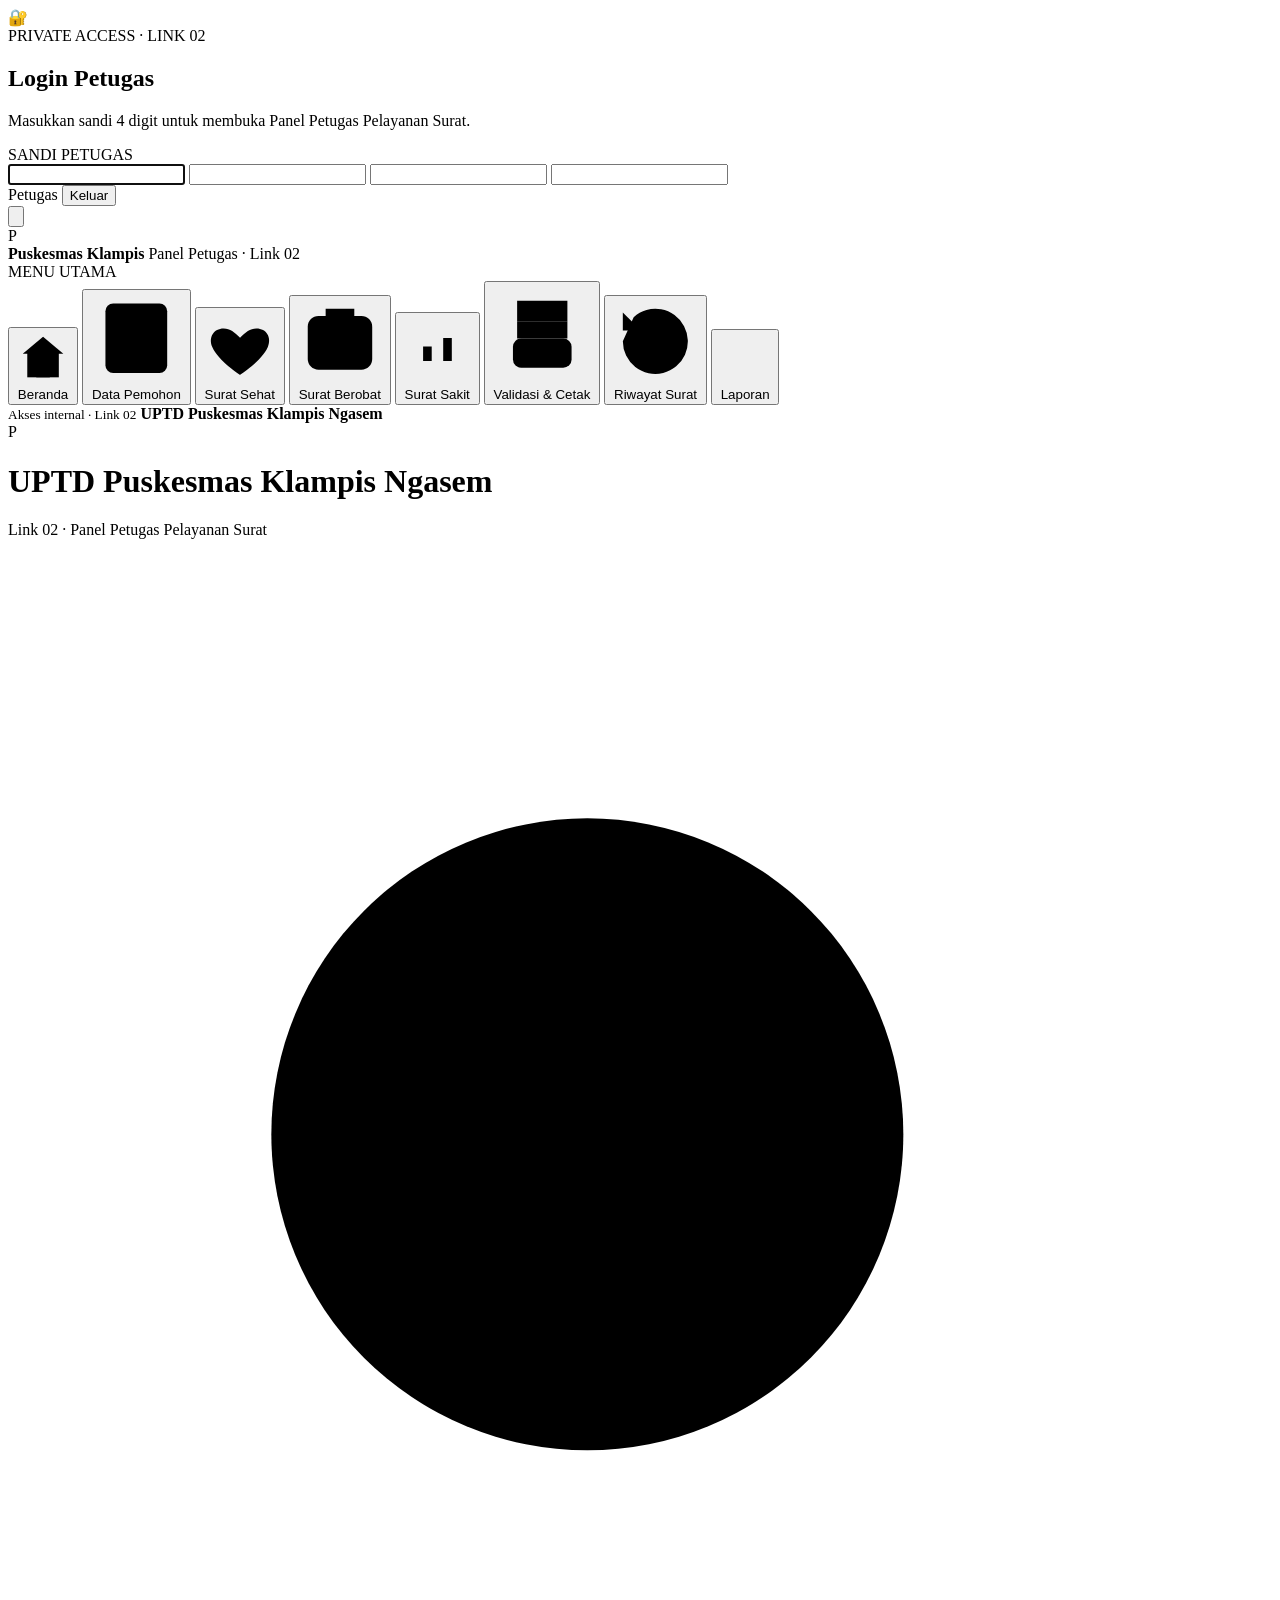
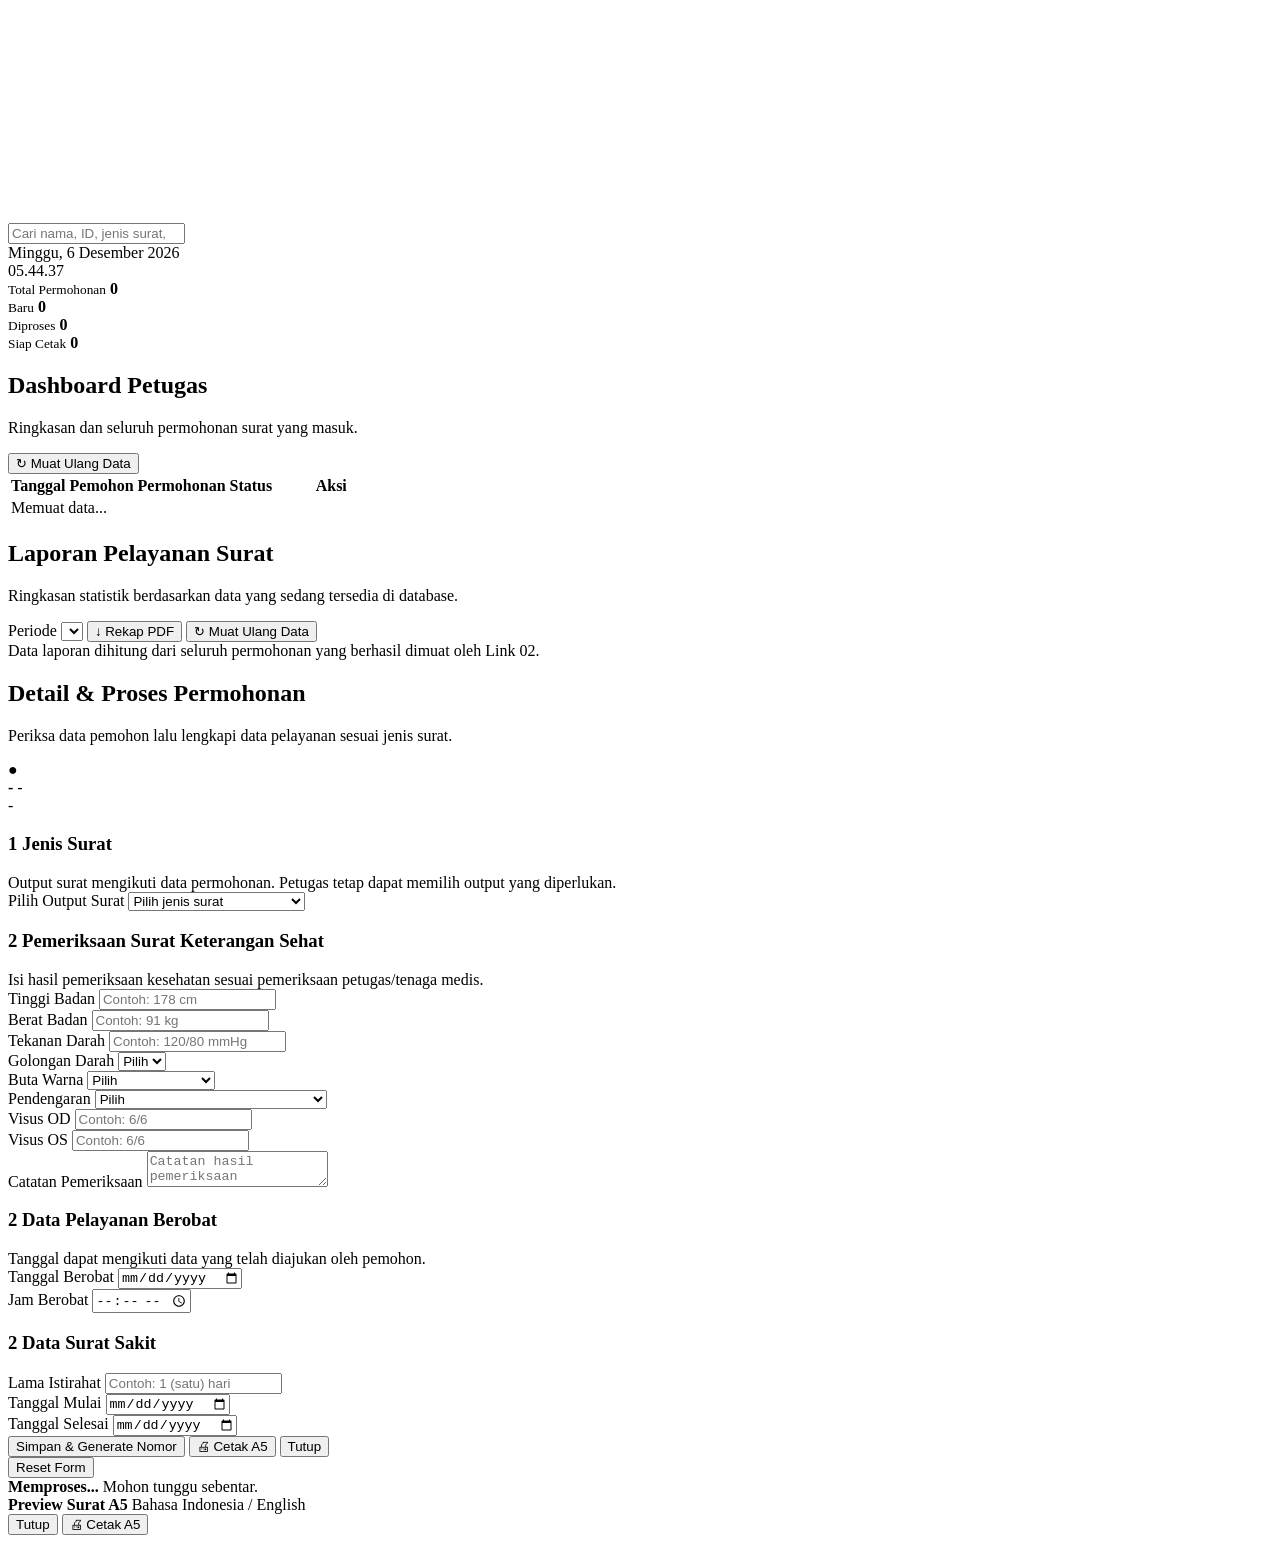
==== commit d457b0ac: "Normalize Link 02 HTML and use external stylesheet" ====
--- a/petugas.html
+++ b/petugas.html
@@ -12,2252 +12,8 @@
 
 
 
-  <style>
-
-    :root{
-
-      --primary:#087edb;
-
-      --primary-dark:#066dbd;
-
-      --primary-soft:#eaf5ff;
-
-      --text:#16344f;
-
-      --muted:#6f8495;
-
-      --border:#dbe8f0;
-
-      --bg:#f3f9fd;
-
-      --white:#fff;
-
-      --success:#18794e;
-
-      --success-bg:#eaf8f0;
-
-      --warning:#9b6a00;
-
-      --warning-bg:#fff7df;
-
-      --danger:#a92c2c;
-
-      --danger-bg:#fff0f0;
-
-      --shadow:0 14px 40px rgba(24,77,111,.10);
-
-      --radius:22px;
-
-    }
-
-
-
-    *{box-sizing:border-box}
-
-
-
-    html{scroll-behavior:smooth}
-
-
-
-    body{
-
-      margin:0;
-
-      font-family:Inter,Arial,Helvetica,sans-serif;
-
-      color:var(--text);
-
-      background:
-
-        radial-gradient(circle at top left, rgba(8,126,219,.10), transparent 32%),
-
-        linear-gradient(135deg,#edf7fd 0%,#f9fcff 48%,#eef8ff 100%);
-
-      min-height:100vh;
-
-    }
-
-
-
-    button,input,select,textarea{font:inherit}
-
-
-
-    button{cursor:pointer}
-
-
-
-    .container{
-
-      width:min(1280px,94%);
-
-      margin:0 auto;
-
-      padding-bottom:30px;
-
-    }
-
-
-
-    /* =========================
-
-       HEADER
-
-    ========================= */
-
-    header{padding:24px 0 18px}
-
-
-
-    .topbar{
-
-      background:rgba(255,255,255,.96);
-
-      border:1px solid rgba(255,255,255,.9);
-
-      border-radius:26px;
-
-      padding:20px 24px;
-
-      display:flex;
-
-      justify-content:space-between;
-
-      align-items:center;
-
-      gap:18px;
-
-      box-shadow:var(--shadow);
-
-      backdrop-filter:blur(12px);
-
-    }
-
-
-
-    .brand-wrap{
-
-      display:flex;
-
-      align-items:center;
-
-      gap:14px;
-
-      min-width:0;
-
-    }
-
-
-
-    .brand-icon{
-
-      width:52px;
-
-      height:52px;
-
-      border-radius:16px;
-
-      display:grid;
-
-      place-items:center;
-
-      flex:0 0 auto;
-
-      background:linear-gradient(145deg,#0f9bf1,#087edb);
-
-      color:#fff;
-
-      font-size:24px;
-
-      font-weight:800;
-
-      box-shadow:0 10px 24px rgba(8,126,219,.22);
-
-    }
-
-
-
-    .brand h1{
-
-      margin:0;
-
-      font-size:22px;
-
-      line-height:1.25;
-
-      letter-spacing:.1px;
-
-    }
-
-
-
-    .brand p{
-
-      margin:6px 0 0;
-
-      color:var(--muted);
-
-      font-size:13px;
-
-    }
-
-
-
-    .clock{
-
-      text-align:right;
-
-      flex:0 0 auto;
-
-    }
-
-
-
-    #tanggal{
-
-      color:var(--muted);
-
-      font-size:13px;
-
-      margin-bottom:5px;
-
-    }
-
-
-
-    #jam{
-
-      color:var(--primary);
-
-      font-size:19px;
-
-      font-weight:800;
-
-      letter-spacing:.4px;
-
-    }
-
-
-
-    /* =========================
-
-       STATS
-
-    ========================= */
-
-    .stats{
-
-      display:grid;
-
-      grid-template-columns:repeat(4,1fr);
-
-      gap:15px;
-
-      margin:2px 0 20px;
-
-    }
-
-
-
-    .stat{
-
-      position:relative;
-
-      overflow:hidden;
-
-      background:var(--white);
-
-      border:1px solid rgba(217,232,240,.85);
-
-      border-radius:20px;
-
-      padding:19px 20px;
-
-      box-shadow:var(--shadow);
-
-    }
-
-
-
-    .stat::after{
-
-      content:"";
-
-      position:absolute;
-
-      right:-26px;
-
-      bottom:-26px;
-
-      width:88px;
-
-      height:88px;
-
-      border-radius:50%;
-
-      background:var(--primary-soft);
-
-    }
-
-
-
-    .stat small{
-
-      position:relative;
-
-      z-index:1;
-
-      color:var(--muted);
-
-      font-size:12px;
-
-      font-weight:700;
-
-    }
-
-
-
-    .stat strong{
-
-      position:relative;
-
-      z-index:1;
-
-      display:block;
-
-      margin-top:7px;
-
-      color:var(--primary);
-
-      font-size:31px;
-
-      line-height:1;
-
-    }
-
-
-
-    /* =========================
-
-       PANELS
-
-    ========================= */
-
-    .panel{
-
-      background:rgba(255,255,255,.98);
-
-      border:1px solid rgba(217,232,240,.9);
-
-      border-radius:var(--radius);
-
-      padding:22px;
-
-      margin-bottom:20px;
-
-      box-shadow:var(--shadow);
-
-    }
-
-
-
-    .panel-head{
-
-      display:flex;
-
-      justify-content:space-between;
-
-      align-items:flex-start;
-
-      gap:12px;
-
-      margin-bottom:16px;
-
-    }
-
-
-
-    .panel-head h2{
-
-      margin:0;
-
-      font-size:18px;
-
-    }
-
-
-
-    .panel-head p{
-
-      margin:5px 0 0;
-
-      color:var(--muted);
-
-      font-size:12px;
-
-    }
-
-
-
-    .refresh-btn{
-
-      border:1px solid var(--border);
-
-      background:#fff;
-
-      color:var(--text);
-
-      border-radius:12px;
-
-      padding:10px 13px;
-
-      font-size:12px;
-
-      font-weight:800;
-
-    }
-
-
-
-    .refresh-btn:hover{border-color:#b9d5e6;background:#f8fcff}
-
-    .header-search{position:relative;flex:1 1 320px;max-width:430px;margin-left:auto;}
-    .header-search input{width:100%;min-height:43px;padding:0 15px 0 42px;border:1px solid var(--border);border-radius:13px;color:var(--text);background:#f8fcff;outline:none;}
-    .header-search input:focus{border-color:#58afea;box-shadow:0 0 0 4px rgba(8,126,219,.10);}
-    .header-search svg{position:absolute;left:14px;top:50%;width:18px;height:18px;transform:translateY(-50%);stroke:#6f8495;stroke-width:2;fill:none;}
-
-
-
-    /* =========================
-
-       TABLE
-
-    ========================= */
-
-    .table-wrap{
-
-      overflow-x:auto;
-
-      border:1px solid var(--border);
-
-      border-radius:16px;
-
-    }
-
-
-
-    table{
-
-      width:100%;
-
-      min-width:860px;
-
-      border-collapse:collapse;
-
-      background:#fff;
-
-    }
-
-
-
-    th,td{
-
-      padding:14px 13px;
-
-      border-bottom:1px solid #eaf0f4;
-
-      text-align:left;
-
-      vertical-align:middle;
-
-      font-size:13px;
-
-    }
-
-
-
-    th{
-
-      background:#f7fbfe;
-
-      color:#5f7587;
-
-      font-size:11px;
-
-      text-transform:uppercase;
-
-      letter-spacing:.5px;
-
-    }
-
-
-
-    tbody tr:last-child td{border-bottom:0}
-
-
-
-    tbody tr:hover{background:#fbfdff}
-
-
-
-    .name{
-
-      font-weight:800;
-
-      color:var(--text);
-
-    }
-
-
-
-    .subtext{
-
-      margin-top:3px;
-
-      color:var(--muted);
-
-      font-size:11px;
-
-    }
-
-
-
-    .badge{
-
-      display:inline-flex;
-
-      align-items:center;
-
-      justify-content:center;
-
-      gap:6px;
-
-      padding:6px 10px;
-
-      border-radius:999px;
-
-      font-size:10px;
-
-      font-weight:800;
-
-      white-space:nowrap;
-
-    }
-
-
-
-    .badge-new{background:var(--primary-soft);color:var(--primary)}
-
-    .badge-process{background:var(--warning-bg);color:var(--warning)}
-
-    .badge-ready{background:var(--success-bg);color:var(--success)}
-
-    .badge-other{background:#eef2f5;color:#617384}
-
-
-
-    .btn{
-
-      border:0;
-
-      border-radius:12px;
-
-      padding:10px 13px;
-
-      font-weight:800;
-
-      font-size:12px;
-
-      transition:.18s ease;
-
-    }
-
-
-
-    .btn-primary{
-
-      background:linear-gradient(145deg,#0d97ef,#087edb);
-
-      color:#fff;
-
-      box-shadow:0 8px 18px rgba(8,126,219,.17);
-
-    }
-
-
-
-    .btn-primary:hover{
-
-      background:linear-gradient(145deg,#087edb,#066dbd);
-
-      transform:translateY(-1px);
-
-    }
-
-
-
-    .btn-secondary{
-
-      background:#eef4f8;
-
-      color:#456276;
-
-    }
-
-
-
-    .btn-secondary:hover{background:#e2ebf1}
-
-
-
-    .btn-success{
-
-      background:#1f8a59;
-
-      color:#fff;
-
-    }
-
-
-
-    .btn-success:hover{background:#176f47}
-
-
-
-    .btn-print{
-
-      background:linear-gradient(145deg,#1c9a67,#167c52);
-
-      color:#fff;
-
-      box-shadow:0 8px 18px rgba(23,124,82,.16);
-
-    }
-
-
-
-    .btn-print:hover{
-
-      background:linear-gradient(145deg,#167c52,#126844);
-
-      transform:translateY(-1px);
-
-    }
-
-
-
-    .btn:disabled{
-
-      opacity:.6;
-
-      cursor:not-allowed;
-
-      transform:none !important;
-
-    }
-
-
-
-    /* =========================
-
-       DETAIL
-
-    ========================= */
-
-    #detail{display:none}
-
-
-
-    .detail-hero{
-
-      display:flex;
-
-      justify-content:space-between;
-
-      align-items:center;
-
-      gap:14px;
-
-      padding:16px;
-
-      margin-bottom:16px;
-
-      border-radius:18px;
-
-      background:linear-gradient(135deg,#edf7ff,#f9fcff);
-
-      border:1px solid #dceef9;
-
-    }
-
-
-
-    .detail-title{
-
-      display:flex;
-
-      align-items:center;
-
-      gap:12px;
-
-      min-width:0;
-
-    }
-
-
-
-    .person-icon{
-
-      width:46px;
-
-      height:46px;
-
-      flex:0 0 auto;
-
-      display:grid;
-
-      place-items:center;
-
-      border-radius:14px;
-
-      background:#dff0ff;
-
-      color:var(--primary);
-
-      font-weight:900;
-
-      font-size:20px;
-
-    }
-
-
-
-    .detail-title strong{
-
-      display:block;
-
-      font-size:17px;
-
-      overflow-wrap:anywhere;
-
-    }
-
-
-
-    .detail-title span{
-
-      display:block;
-
-      margin-top:3px;
-
-      color:var(--muted);
-
-      font-size:11px;
-
-    }
-
-
-
-    .detail-status{
-
-      flex:0 0 auto;
-
-      text-align:right;
-
-    }
-
-
-
-    .info-grid{
-
-      display:grid;
-
-      grid-template-columns:repeat(2,1fr);
-
-      gap:11px;
-
-    }
-
-
-
-    .info{
-
-      background:#f8fbfd;
-
-      border:1px solid #e3edf3;
-
-      border-radius:14px;
-
-      padding:13px;
-
-    }
-
-
-
-    .info.full{grid-column:1/-1}
-
-
-
-    .info small{
-
-      display:block;
-
-      margin-bottom:4px;
-
-      color:#728696;
-
-      font-size:10px;
-
-      font-weight:800;
-
-      text-transform:uppercase;
-
-      letter-spacing:.45px;
-
-    }
-
-
-
-    .info-value{
-
-      font-size:13px;
-
-      font-weight:700;
-
-      line-height:1.45;
-
-      overflow-wrap:anywhere;
-
-    }
-
-
-
-    /* =========================
-
-       SECTIONS / FORM
-
-    ========================= */
-
-    .section{
-
-      border-top:1px solid #e8eff4;
-
-      margin-top:22px;
-
-      padding-top:22px;
-
-    }
-
-
-
-    .section-title{
-
-      display:flex;
-
-      align-items:center;
-
-      gap:10px;
-
-      margin:0 0 15px;
-
-      font-size:16px;
-
-    }
-
-
-
-    .section-number{
-
-      width:29px;
-
-      height:29px;
-
-      display:grid;
-
-      place-items:center;
-
-      border-radius:10px;
-
-      background:var(--primary-soft);
-
-      color:var(--primary);
-
-      font-size:11px;
-
-      font-weight:900;
-
-    }
-
-
-
-    .helper{
-
-      color:var(--muted);
-
-      font-size:11px;
-
-      margin:-8px 0 15px 39px;
-
-    }
-
-
-
-    .form-grid{
-
-      display:grid;
-
-      grid-template-columns:repeat(2,1fr);
-
-      gap:14px;
-
-    }
-
-
-
-    .field{
-
-      display:flex;
-
-      flex-direction:column;
-
-      gap:6px;
-
-    }
-
-
-
-    .field.full{grid-column:1/-1}
-
-
-
-    label{
-
-      font-size:11px;
-
-      color:#52697b;
-
-      font-weight:800;
-
-    }
-
-
-
-    .required::after{
-
-      content:" *";
-
-      color:#d33;
-
-    }
-
-
-
-    input,select,textarea{
-
-      width:100%;
-
-      border:1px solid var(--border);
-
-      border-radius:12px;
-
-      padding:11px 12px;
-
-      background:#fff;
-
-      color:var(--text);
-
-      outline:none;
-
-      font-size:13px;
-
-    }
-
-
-
-    input::placeholder,textarea::placeholder{color:#a2b0bb}
-
-
-
-    input:focus,select:focus,textarea:focus{
-
-      border-color:#6dbaf0;
-
-      box-shadow:0 0 0 3px rgba(8,126,219,.08);
-
-    }
-
-
-
-    input[readonly]{
-
-      background:#f6f9fb;
-
-      color:#65798a;
-
-    }
-
-
-
-    textarea{
-
-      min-height:95px;
-
-      resize:vertical;
-
-      line-height:1.5;
-
-    }
-
-
-
-    .hidden{display:none !important}
-
-
-
-    /* =========================
-
-       ACTIONS / MESSAGE
-
-    ========================= */
-
-    .action-bar{
-
-      display:flex;
-
-      justify-content:space-between;
-
-      align-items:center;
-
-      gap:12px;
-
-      flex-wrap:wrap;
-
-      margin-top:23px;
-
-      padding-top:18px;
-
-      border-top:1px solid #e8eff4;
-
-    }
-
-
-
-    .action-left,.action-right{
-
-      display:flex;
-
-      gap:9px;
-
-      flex-wrap:wrap;
-
-    }
-
-
-
-    .message{
-
-      display:none;
-
-      margin-top:15px;
-
-      border-radius:14px;
-
-      padding:14px 15px;
-
-      line-height:1.55;
-
-      font-size:12px;
-
-    }
-
-
-
-    .message.success{
-
-      background:var(--success-bg);
-
-      color:var(--success);
-
-      border:1px solid #cdebd9;
-
-    }
-
-
-
-    .message.error{
-
-      background:var(--danger-bg);
-
-      color:var(--danger);
-
-      border:1px solid #f1d0d0;
-
-    }
-
-
-
-    .message strong{font-size:14px}
-
-
-
-    .number-box{
-
-      margin-top:8px;
-
-      padding:11px 12px;
-
-      border-radius:10px;
-
-      background:#fff;
-
-      border:1px dashed #bcdcca;
-
-      font-size:13px;
-
-      font-weight:900;
-
-      word-break:break-word;
-
-    }
-
-
-
-    /* =========================
-
-       LOADING
-
-    ========================= */
-
-    .loading-overlay{
-
-      position:fixed;
-
-      inset:0;
-
-      z-index:9999;
-
-      display:none;
-
-      place-items:center;
-
-      padding:20px;
-
-      background:rgba(10,35,52,.24);
-
-      backdrop-filter:blur(5px);
-
-    }
-
-
-
-    .loading-card{
-
-      width:min(340px,100%);
-
-      background:#fff;
-
-      border-radius:18px;
-
-      padding:22px;
-
-      text-align:center;
-
-      box-shadow:0 20px 60px rgba(8,45,72,.18);
-
-    }
-
-
-
-    .spinner{
-
-      width:34px;
-
-      height:34px;
-
-      margin:0 auto 12px;
-
-      border:4px solid #dcebf5;
-
-      border-top-color:var(--primary);
-
-      border-radius:50%;
-
-      animation:spin .8s linear infinite;
-
-    }
-
-
-
-    .loading-card strong{display:block;font-size:14px}
-
-    .loading-card span{display:block;margin-top:4px;color:var(--muted);font-size:11px}
-
-
-
-    @keyframes spin{to{transform:rotate(360deg)}}
-
-
-
-    /* =========================
-
-       EMPTY
-
-    ========================= */
-
-    .empty{
-
-      padding:28px 15px;
-
-      text-align:center;
-
-      color:var(--muted);
-
-      font-size:12px;
-
-    }
-
-
-
-    /* =========================
-
-       RESPONSIVE
-
-    ========================= */
-
-    @media(max-width:900px){
-
-      .stats{grid-template-columns:repeat(2,1fr)}
-
-      .topbar{align-items:flex-start}
-
-    }
-
-
-
-    @media(max-width:700px){
-
-      .container{width:min(96%,1280px)}
-
-      header{padding-top:12px}
-
-      .topbar{
-
-        flex-direction:column;
-
-        padding:18px;
-
-        border-radius:20px;
-
-      }
-
-      .clock{text-align:left}
-
-      .stats{grid-template-columns:repeat(2,1fr);gap:10px}
-
-      .stat{padding:16px}
-
-      .stat strong{font-size:27px}
-
-      .panel{
-
-        padding:16px;
-
-        border-radius:19px;
-
-      }
-
-      .info-grid,.form-grid{grid-template-columns:1fr}
-
-      .info.full,.field.full{grid-column:auto}
-
-      .detail-hero{
-
-        align-items:flex-start;
-
-        flex-direction:column;
-
-      }
-
-      .detail-status{text-align:left}
-
-      .panel-head{
-
-        flex-direction:column;
-
-        align-items:stretch;
-
-      }
-
-      .refresh-btn{width:100%}
-
-      .action-bar{align-items:stretch}
-
-      .action-left,.action-right{width:100%}
-
-      .action-left .btn,.action-right .btn{flex:1}
-
-    }
-
-
-
-    @media(max-width:420px){
-
-      .brand-icon{width:45px;height:45px}
-
-      .brand h1{font-size:18px}
-
-      .brand p{font-size:11px}
-
-      .stats{gap:8px}
-
-      .stat{padding:14px}
-
-      .stat small{font-size:10px}
-
-      .stat strong{font-size:24px}
-
-    }
-
-  
-    /* =========================
-       PREVIEW CETAK A5
-    ========================= */
-    .print-preview-modal{
-      position:fixed;
-      inset:0;
-      z-index:10000;
-      display:none;
-      background:rgba(7,26,40,.46);
-      backdrop-filter:blur(5px);
-    }
-
-    .print-preview-modal.show{
-      display:flex;
-      align-items:center;
-      justify-content:center;
-      padding:18px;
-    }
-
-    .print-preview-backdrop{
-      position:absolute;
-      inset:0;
-    }
-
-    .print-preview-dialog{
-      position:relative;
-      z-index:1;
-      width:min(1120px,96vw);
-      height:min(94vh,940px);
-      background:#eef5f9;
-      border:1px solid #d8e5ed;
-      border-radius:20px;
-      box-shadow:0 30px 90px rgba(10,46,70,.22);
-      display:flex;
-      flex-direction:column;
-      overflow:hidden;
-    }
-
-    .print-preview-toolbar{
-      flex:0 0 auto;
-      display:flex;
-      justify-content:space-between;
-      align-items:center;
-      gap:14px;
-      padding:14px 16px;
-      background:#fff;
-      border-bottom:1px solid #dbe7ee;
-    }
-
-    .print-preview-toolbar strong{
-      display:block;
-      font-size:14px;
-      color:var(--text);
-    }
-
-    .print-preview-toolbar span{
-      display:block;
-      margin-top:3px;
-      font-size:11px;
-      color:var(--muted);
-    }
-
-    .print-preview-actions{
-      display:flex;
-      gap:8px;
-      flex-wrap:wrap;
-    }
-
-    .print-preview-stage{
-      flex:1 1 auto;
-      overflow:auto;
-      padding:22px;
-      display:flex;
-      justify-content:center;
-      align-items:flex-start;
-    }
-
-    #printPreviewSheet{
-      flex:0 0 auto;
-      width:148mm;
-      min-width:148mm;
-      max-width:148mm;
-      background:#fff;
-      box-shadow:0 14px 45px rgba(20,70,95,.16);
-      overflow:hidden;
-    }
-
-    /* A5 preview must not inherit the main-page table min-width (860px). */
-    #printPreviewSheet table{
-      width:100% !important;
-      min-width:0 !important;
-      max-width:100% !important;
-      table-layout:fixed;
-    }
-
-    #printPreviewSheet th,
-    #printPreviewSheet td{
-      min-width:0 !important;
-      max-width:none;
-      overflow-wrap:anywhere;
-      word-break:normal;
-    }
-
-    @media(max-width:700px){
-      .print-preview-modal.show{
-        padding:0;
-      }
-
-      .print-preview-dialog{
-        width:100vw;
-        height:100vh;
-        border-radius:0;
-      }
-
-      .print-preview-toolbar{
-        align-items:flex-start;
-        flex-direction:column;
-      }
-
-      .print-preview-actions{
-        width:100%;
-      }
-
-      .print-preview-actions .btn{
-        flex:1;
-      }
-
-      .print-preview-stage{
-        padding:10px;
-        justify-content:flex-start;
-      }
-
-      #printPreviewSheet{
-        transform-origin:top left;
-        max-width:148mm;
-      }
-    }
-
-    @media print{
-      @page{
-        size:A5 portrait;
-        margin:0;
-      }
-
-      html,body{
-        margin:0!important;
-        padding:0!important;
-        background:#fff!important;
-      }
-
-      body.mode-print-a5 > *:not(#printPreviewModal){
-        display:none!important;
-      }
-
-      body.mode-print-a5 #printPreviewModal{
-        position:static!important;
-        display:block!important;
-        width:auto!important;
-        height:auto!important;
-        padding:0!important;
-        margin:0!important;
-        background:#fff!important;
-        overflow:visible!important;
-      }
-
-      body.mode-print-a5 .print-preview-backdrop,
-      body.mode-print-a5 .print-preview-toolbar{
-        display:none!important;
-      }
-
-      body.mode-print-a5 .print-preview-dialog{
-        width:auto!important;
-        height:auto!important;
-        display:block!important;
-        border:0!important;
-        border-radius:0!important;
-        box-shadow:none!important;
-        background:#fff!important;
-        overflow:visible!important;
-      }
-
-      body.mode-print-a5 .print-preview-stage{
-        padding:0!important;
-        display:block!important;
-        overflow:visible!important;
-      }
-
-      body.mode-print-a5 #printPreviewSheet{
-        display:block!important;
-        width:148mm!important;
-        min-width:148mm!important;
-        max-width:148mm!important;
-        min-height:210mm!important;
-        margin:0!important;
-        box-shadow:none!important;
-        overflow:hidden!important;
-      }
-
-      body.mode-print-a5 #printPreviewSheet table{
-        width:100%!important;
-        min-width:0!important;
-        max-width:100%!important;
-        table-layout:fixed!important;
-      }
-
-      body.mode-print-a5 #printPreviewSheet th,
-      body.mode-print-a5 #printPreviewSheet td{
-        min-width:0!important;
-        overflow-wrap:anywhere!important;
-      }
-
-      body.mode-print-a5 #printPreviewSheet .sheet{
-        width:148mm!important;
-        min-width:148mm!important;
-        max-width:148mm!important;
-        min-height:210mm!important;
-        margin:0!important;
-        overflow:hidden!important;
-      }
-    }
-
-
-    /* LOGIN PETUGAS - LINK 02 */
-    #petugasAuthGate{position:fixed;inset:0;z-index:100000;display:grid;place-items:center;padding:20px;background:radial-gradient(circle at 20% 15%,rgba(8,126,219,.18),transparent 35%),radial-gradient(circle at 85% 85%,rgba(0,166,255,.12),transparent 35%),rgba(5,18,31,.96)}
-    #petugasAuthGate.hidden{display:none!important}
-    .petugas-login-card{width:min(430px,100%);padding:30px 28px;border:1px solid rgba(255,255,255,.12);border-radius:24px;background:rgba(10,27,43,.96);box-shadow:0 30px 90px rgba(0,0,0,.38);color:#fff;text-align:center}
-    .petugas-login-icon{width:68px;height:68px;margin:0 auto 18px;display:grid;place-items:center;border-radius:20px;background:linear-gradient(145deg,#0f9bf1,#087edb);box-shadow:0 12px 30px rgba(8,126,219,.25);font-size:28px}
-    .petugas-login-eyebrow{color:#8fd5ff;font-size:10px;font-weight:800;letter-spacing:.16em;margin-bottom:8px}
-    .petugas-login-card h2{margin:0 0 8px;font-size:27px}
-    .petugas-login-card p{margin:0 auto;max-width:330px;color:#9db0bf;font-size:12px;line-height:1.6}
-    .petugas-otp-label{display:block;margin:23px 0 10px;text-align:left;color:#8ea1b0;font-size:10px;font-weight:800;letter-spacing:.12em}
-    .petugas-otp-row{display:flex;justify-content:center;gap:10px}
-    .petugas-otp{width:58px;height:62px;border:1px solid rgba(255,255,255,.12);border-radius:14px;outline:none;background:rgba(255,255,255,.045);color:#fff;text-align:center;font-size:22px;font-weight:800}
-    .petugas-otp:focus{border-color:#4db8f6;box-shadow:0 0 0 3px rgba(8,126,219,.16)}
-    .petugas-otp.error{border-color:#ff7380;box-shadow:0 0 0 3px rgba(255,75,92,.12)}
-    #petugasLoginMessage{min-height:20px;margin-top:14px;color:#9fb0bd;font-size:12px;line-height:1.5}
-    #petugasLoginMessage.error{color:#ff8d99}
-    .petugas-session-tools{position:fixed;right:16px;bottom:16px;z-index:9998;display:none;align-items:center;gap:9px;padding:9px 11px;border:1px solid #dce8ef;border-radius:14px;background:rgba(255,255,255,.96);box-shadow:0 12px 30px rgba(23,70,100,.14)}
-    .petugas-session-tools.show{display:flex}
-    .petugas-session-name{color:#254861;font-size:11px;font-weight:800;max-width:160px;overflow:hidden;text-overflow:ellipsis;white-space:nowrap}
-    .petugas-logout-btn{border:0;border-radius:10px;padding:8px 10px;background:#eef4f8;color:#456276;font-size:11px;font-weight:800;cursor:pointer}
-    @media(max-width:480px){.petugas-login-card{padding:26px 19px;border-radius:20px}.petugas-otp-row{gap:7px}.petugas-otp{width:54px;height:58px}.petugas-session-tools{left:12px;right:12px;bottom:12px;justify-content:space-between}.petugas-session-name{max-width:none}}
-
-/* =========================================================
-   V2 FULL COLOR HD + 3D
-   Dipasang sebagai override agar warna dashboard benar-benar
-   berubah tanpa mengganggu fungsi Apps Script.
-   ========================================================= */
-
-:root{
-  --fc-blue-1:#24a7ff;
-  --fc-blue-2:#087edb;
-  --fc-blue-3:#064fa7;
-
-  --fc-yellow-1:#ffe36b;
-  --fc-yellow-2:#ffbd16;
-  --fc-yellow-3:#ed8c00;
-
-  --fc-red-1:#ff6b6b;
-  --fc-red-2:#ef3d47;
-  --fc-red-3:#c8172a;
-
-  --fc-green-1:#39dc8a;
-  --fc-green-2:#10aa60;
-  --fc-green-3:#08733f;
-
-  --fc-cyan:#19c7ee;
-}
-
-body{
-  background:
-    radial-gradient(circle at 6% 5%,rgba(0,170,255,.20),transparent 28%),
-    radial-gradient(circle at 95% 22%,rgba(0,206,132,.14),transparent 26%),
-    radial-gradient(circle at 18% 95%,rgba(255,193,7,.13),transparent 28%),
-    linear-gradient(135deg,#eaf7ff 0%,#f8fcff 46%,#eefaf5 100%);
-}
-
-/* HEADER */
-.topbar{
-  position:relative;
-  overflow:hidden;
-  background:
-    linear-gradient(135deg,rgba(255,255,255,.98),rgba(247,252,255,.94));
-  box-shadow:
-    0 24px 60px rgba(20,74,106,.13),
-    inset 0 1px 0 rgba(255,255,255,.96);
-}
-
-.topbar::before{
-  content:"";
-  position:absolute;
-  width:240px;
-  height:240px;
-  right:-110px;
-  top:-150px;
-  border-radius:50%;
-  background:radial-gradient(circle,rgba(27,166,255,.18),transparent 70%);
-  pointer-events:none;
-}
-
-.brand-icon{
-  background:
-    linear-gradient(145deg,var(--fc-blue-1) 0%,var(--fc-blue-2) 48%,var(--fc-blue-3) 100%);
-  box-shadow:
-    0 14px 30px rgba(8,126,219,.28),
-    inset 0 1px 0 rgba(255,255,255,.42);
-  border:1px solid rgba(255,255,255,.46);
-}
-
-/* STAT CARDS = WARNA NYATA */
-.stats{
-  gap:16px;
-}
-
-.stat{
-  min-height:116px;
-  border:0;
-  color:#fff;
-  background:#087edb;
-  box-shadow:
-    0 22px 42px rgba(23,79,115,.18),
-    inset 0 1px 0 rgba(255,255,255,.40),
-    inset 0 -18px 32px rgba(0,0,0,.08);
-  transform:translateY(0);
-  transition:transform .18s ease,box-shadow .18s ease,filter .18s ease;
-}
-
-.stat::before{
-  content:"";
-  position:absolute;
-  left:-34px;
-  bottom:-48px;
-  width:150px;
-  height:150px;
-  border-radius:50%;
-  background:rgba(255,255,255,.10);
-  box-shadow:
-    0 0 0 18px rgba(255,255,255,.035),
-    inset 0 0 0 1px rgba(255,255,255,.08);
-}
-
-.stat::after{
-  right:-32px;
-  bottom:-35px;
-  width:114px;
-  height:114px;
-  background:rgba(255,255,255,.15);
-  box-shadow:inset 0 1px 0 rgba(255,255,255,.10);
-}
-
-.stat:hover{
-  transform:translateY(-4px);
-  box-shadow:
-    0 28px 54px rgba(23,79,115,.24),
-    inset 0 1px 0 rgba(255,255,255,.46),
-    inset 0 -18px 32px rgba(0,0,0,.10);
-  filter:saturate(1.05);
-}
-
-/* 1. TOTAL = BIRU */
-.stats .stat:nth-child(1){
-  background:
-    linear-gradient(145deg,var(--fc-blue-1) 0%,var(--fc-blue-2) 48%,var(--fc-blue-3) 100%);
-}
-
-/* 2. BARU = KUNING / ORANYE */
-.stats .stat:nth-child(2){
-  background:
-    linear-gradient(145deg,var(--fc-yellow-1) 0%,var(--fc-yellow-2) 45%,var(--fc-yellow-3) 100%);
-  color:#5b4000;
-}
-
-/* 3. DIPROSES = MERAH */
-.stats .stat:nth-child(3){
-  background:
-    linear-gradient(145deg,var(--fc-red-1) 0%,var(--fc-red-2) 46%,var(--fc-red-3) 100%);
-}
-
-/* 4. SIAP CETAK = HIJAU */
-.stats .stat:nth-child(4){
-  background:
-    linear-gradient(145deg,var(--fc-green-1) 0%,var(--fc-green-2) 46%,var(--fc-green-3) 100%);
-}
-
-/* TEXT STAT */
-.stat small{
-  color:rgba(255,255,255,.90);
-  text-shadow:0 1px 1px rgba(0,0,0,.10);
-}
-
-.stats .stat:nth-child(2) small{
-  color:rgba(82,58,0,.84);
-  text-shadow:none;
-}
-
-.stat strong{
-  color:#fff;
-  font-size:36px;
-  text-shadow:0 2px 4px rgba(0,0,0,.12);
-}
-
-.stats .stat:nth-child(2) strong{
-  color:#523900;
-  text-shadow:none;
-}
-
-/* PANEL */
-.panel{
-  position:relative;
-  overflow:hidden;
-  border:1px solid rgba(255,255,255,.92);
-  box-shadow:
-    0 25px 65px rgba(22,78,111,.13),
-    inset 0 1px 0 rgba(255,255,255,.92);
-}
-
-.panel::before{
-  content:"";
-  position:absolute;
-  left:0;
-  right:0;
-  top:0;
-  height:4px;
-  background:linear-gradient(90deg,#087edb,#19c7ee,#16b967);
-  opacity:.86;
-}
-
-/* PANEL HEADING */
-.panel-head h2{
-  color:#123b59;
-  letter-spacing:-.35px;
-}
-
-.panel-head p{
-  color:#668196;
-}
-
-/* REFRESH BUTTON */
-.refresh-btn{
-  border-color:#cfe2ed;
-  background:linear-gradient(180deg,#fff,#f1f8fc);
-  box-shadow:
-    0 8px 18px rgba(32,85,112,.08),
-    inset 0 1px 0 rgba(255,255,255,.92);
-}
-
-.refresh-btn:hover{
-  border-color:#70b9e7;
-  background:linear-gradient(180deg,#fff,#eaf7ff);
-  transform:translateY(-2px);
-}
-
-/* TABLE */
-.table-wrap{
-  border:1px solid #cde3ef;
-  box-shadow:inset 0 1px 0 rgba(255,255,255,.85);
-}
-
-th{
-  background:
-    linear-gradient(180deg,#edf8ff,#e6f3fb);
-  color:#3d6179;
-}
-
-tbody tr{
-  transition:transform .16s ease,box-shadow .16s ease,background .16s ease;
-}
-
-tbody tr:hover{
-  background:linear-gradient(90deg,#f7fcff,#fbfeff);
-  box-shadow:inset 4px 0 0 #1197ea;
-}
-
-/* STATUS BADGES lebih hidup */
-.badge-new{
-  background:linear-gradient(145deg,#dff3ff,#bfe4ff);
-  color:#066fbe;
-  border:1px solid #a9daf9;
-  box-shadow:0 6px 12px rgba(8,126,219,.10);
-}
-
-.badge-process{
-  background:linear-gradient(145deg,#fff0bf,#ffd975);
-  color:#855900;
-  border:1px solid #f4cf6a;
-  box-shadow:0 6px 12px rgba(211,149,0,.10);
-}
-
-.badge-ready{
-  background:linear-gradient(145deg,#dff9ec,#b9eed2);
-  color:#0b7144;
-  border:1px solid #9de0bc;
-  box-shadow:0 6px 12px rgba(18,142,83,.10);
-}
-
-/* ACTION BUTTONS */
-.btn-primary{
-  background:
-    linear-gradient(145deg,#19a9ff 0%,#087edb 50%,#075bac 100%);
-  box-shadow:
-    0 12px 24px rgba(8,126,219,.23),
-    inset 0 1px 0 rgba(255,255,255,.38);
-}
-
-.btn-primary:hover{
-  background:
-    linear-gradient(145deg,#28b2ff 0%,#0b88e5 50%,#0666be 100%);
-}
-
-.btn-print{
-  background:
-    linear-gradient(145deg,#3de092 0%,#17985d 48%,#08703f 100%);
-  box-shadow:
-    0 12px 24px rgba(23,140,83,.22),
-    inset 0 1px 0 rgba(255,255,255,.37);
-}
-
-.btn-success{
-  background:
-    linear-gradient(145deg,#36d990 0%,#15935a 50%,#0a6d40 100%);
-  box-shadow:
-    0 10px 20px rgba(21,147,90,.19),
-    inset 0 1px 0 rgba(255,255,255,.35);
-}
-
-.btn-secondary{
-  background:
-    linear-gradient(180deg,#fff,#edf5f9);
-  box-shadow:
-    0 8px 18px rgba(35,78,101,.08),
-    inset 0 1px 0 rgba(255,255,255,.88);
-}
-
-/* DETAIL */
-.detail-hero{
-  background:
-    linear-gradient(135deg,#eaf7ff 0%,#f6fbff 50%,#eefaf5 100%);
-  border:1px solid #cfe8f5;
-  box-shadow:
-    0 14px 30px rgba(20,91,127,.08),
-    inset 0 1px 0 rgba(255,255,255,.80);
-}
-
-.person-icon{
-  background:
-    linear-gradient(145deg,#d9f1ff,#aee0ff);
-  color:#087edb;
-  box-shadow:
-    inset 0 1px 0 rgba(255,255,255,.95),
-    0 10px 22px rgba(8,126,219,.10);
-}
-
-.info{
-  background:
-    linear-gradient(145deg,#fbfeff,#f2f8fb);
-  border:1px solid #d8e9f1;
-  box-shadow:
-    0 8px 20px rgba(28,76,102,.05),
-    inset 0 1px 0 rgba(255,255,255,.90);
-}
-
-/* SECTION HEADER */
-.section-number{
-  background:
-    linear-gradient(145deg,#d9f2ff,#bce4fa);
-  color:#087edb;
-  box-shadow:
-    inset 0 1px 0 rgba(255,255,255,.90),
-    0 7px 15px rgba(8,126,219,.09);
-}
-
-/* FORM INPUT */
-input,select,textarea{
-  background:linear-gradient(180deg,#fff,#f8fcfe);
-  border-color:#d2e4ed;
-  box-shadow:
-    inset 0 1px 0 rgba(255,255,255,.92),
-    0 7px 18px rgba(33,82,107,.04);
-}
-
-input:focus,select:focus,textarea:focus{
-  border-color:#20a1ea;
-  box-shadow:
-    0 0 0 4px rgba(32,161,234,.10),
-    0 12px 25px rgba(33,107,145,.08);
-}
-
-/* LOGIN */
-#petugasAuthGate{
-  background:
-    radial-gradient(circle at 18% 15%,rgba(8,126,219,.34),transparent 33%),
-    radial-gradient(circle at 84% 78%,rgba(14,191,116,.22),transparent 30%),
-    linear-gradient(145deg,#061827,#0a2436 55%,#061723);
-}
-
-.petugas-login-card{
-  border:1px solid rgba(255,255,255,.16);
-  background:
-    linear-gradient(145deg,rgba(16,47,70,.98),rgba(6,27,43,.98));
-  box-shadow:
-    0 32px 95px rgba(0,0,0,.42),
-    inset 0 1px 0 rgba(255,255,255,.10);
-}
-
-.petugas-login-icon{
-  background:
-    linear-gradient(145deg,#27b4ff 0%,#087edb 48%,#0755a7 100%);
-  box-shadow:
-    0 16px 34px rgba(8,126,219,.28),
-    inset 0 1px 0 rgba(255,255,255,.36);
-}
-
-/* DESKTOP: lebih lega & premium */
-@media(min-width:901px){
-  .container{
-    width:min(1320px,94%);
-  }
-
-  .topbar{
-    padding:22px 28px;
-    border-radius:28px;
-  }
-
-  .stats .stat{
-    min-height:124px;
-    padding:22px 23px;
-    border-radius:23px;
-  }
-
-  .panel{
-    padding:26px;
-    border-radius:25px;
-  }
-}
-
-/* TABLET / MOBILE tetap color */
-@media(max-width:900px){
-  .stats .stat{
-    min-height:108px;
-  }
-}
-
-@media(max-width:700px){
-  .stats .stat{
-    border-radius:19px;
-    min-height:104px;
-  }
-
-  .stat strong{
-    font-size:30px;
-  }
-}
-
-
-/* =========================================================
-   LINK 02 PETUGAS — SIDEBAR DASHBOARD HD / PREMIUM
-   Revisi visual + navigasi client-side. Backend tetap sama.
-   ========================================================= */
-:root{
-  --side-w:238px;
-  --side-blue:#087edb;
-  --side-blue-2:#0b62b8;
-  --side-deep:#073664;
-  --side-text:#d9efff;
-  --side-muted:#8eb9d8;
-}
-
-html,body{min-height:100%;}
-body{overflow-x:hidden;}
-
-.petugas-sidebar{
-  position:fixed;
-  inset:0 auto 0 0;
-  width:var(--side-w);
-  z-index:9990;
-  display:flex;
-  flex-direction:column;
-  padding:18px 14px 16px;
-  color:#fff;
-  background:
-    radial-gradient(circle at 20% 0%,rgba(51,190,255,.24),transparent 28%),
-    radial-gradient(circle at 90% 82%,rgba(0,181,255,.14),transparent 30%),
-    linear-gradient(180deg,#0a62ad 0%,#06498b 44%,#06376c 100%);
-  box-shadow:14px 0 38px rgba(9,48,82,.20), inset -1px 0 rgba(255,255,255,.10);
-  overflow-y:auto;
-  overflow-x:hidden;
-}
-.petugas-sidebar::before{
-  content:"";
-  position:absolute;
-  width:180px;height:180px;
-  right:-95px;top:-65px;
-  border-radius:50%;
-  background:radial-gradient(circle,rgba(255,255,255,.16),transparent 68%);
-  pointer-events:none;
-}
-.petugas-sidebar::after{
-  content:"";
-  position:absolute;
-  width:240px;height:240px;
-  left:-140px;bottom:-130px;
-  border-radius:50%;
-  background:radial-gradient(circle,rgba(55,206,255,.14),transparent 68%);
-  pointer-events:none;
-}
-
-.side-brand{
-  position:relative;
-  z-index:2;
-  display:flex;
-  align-items:center;
-  gap:10px;
-  padding:8px 8px 16px;
-  margin-bottom:6px;
-}
-.side-logo{
-  width:46px;height:46px;flex:0 0 auto;
-  display:grid;place-items:center;
-  border-radius:15px;
-  font-weight:950;font-size:21px;
-  background:linear-gradient(145deg,#39baff 0%,#0b83e3 52%,#064f9f 100%);
-  border:1px solid rgba(255,255,255,.24);
-  box-shadow:0 12px 24px rgba(0,0,0,.16), inset 0 1px 0 rgba(255,255,255,.34);
-}
-.side-brand-text{min-width:0;}
-.side-brand-text strong{
-  display:block;
-  font-size:13px;
-  line-height:1.25;
-  letter-spacing:.1px;
-}
-.side-brand-text span{
-  display:block;
-  margin-top:3px;
-  color:#a8d3ee;
-  font-size:9px;
-  font-weight:700;
-  letter-spacing:.7px;
-  text-transform:uppercase;
-}
-
-.side-label{
-  position:relative;
-  z-index:2;
-  margin:7px 10px 8px;
-  color:#9ac7e5;
-  font-size:9px;
-  font-weight:900;
-  letter-spacing:.16em;
-}
-.side-nav{position:relative;z-index:2;display:flex;flex-direction:column;gap:5px;}
-.side-nav button{
-  width:100%;
-  display:flex;
-  align-items:center;
-  gap:11px;
-  border:1px solid transparent;
-  border-radius:13px;
-  padding:11px 12px;
-  background:transparent;
-  color:var(--side-text);
-  text-align:left;
-  font-size:12px;
-  font-weight:800;
-  transition:transform .18s ease,background .18s ease,box-shadow .18s ease,border-color .18s ease;
-}
-.side-nav button:hover{
-  transform:translateX(2px);
-  background:rgba(255,255,255,.10);
-  border-color:rgba(255,255,255,.08);
-}
-.side-nav button.active{
-  color:#fff;
-  background:linear-gradient(145deg,#1599ef 0%,#087edb 52%,#0766bd 100%);
-  border-color:rgba(255,255,255,.14);
-  box-shadow:0 10px 22px rgba(0,40,88,.20), inset 0 1px 0 rgba(255,255,255,.20);
-}
-.side-icon{
-  width:20px;height:20px;flex:0 0 20px;
-  display:grid;place-items:center;
-  color:#bfe8ff;
-}
-.side-nav button.active .side-icon{color:#fff;}
-.side-icon svg{width:19px;height:19px;display:block;stroke:currentColor;stroke-width:2;stroke-linecap:round;stroke-linejoin:round;fill:none;}
-.side-nav button .nav-badge{
-  margin-left:auto;
-  min-width:22px;
-  height:20px;
-  padding:0 6px;
-  border-radius:999px;
-  display:inline-grid;
-  place-items:center;
-  background:rgba(255,255,255,.12);
-  color:#e9f8ff;
-  font-size:9px;
-  font-weight:900;
-}
-
-.side-spacer{flex:1;}
-.side-footer{
-  position:relative;z-index:2;
-  margin-top:12px;
-  padding:12px 10px 4px;
-  border-top:1px solid rgba(255,255,255,.10);
-}
-.side-footer small{display:block;color:#91bdd9;font-size:9px;line-height:1.5;}
-.side-footer strong{display:block;margin-top:2px;font-size:10px;color:#e1f3ff;}
-
-.sidebar-toggle{
-  position:fixed;
-  top:14px;right:14px;
-  z-index:9995;
-  width:44px;height:44px;
-  display:none;
-  place-items:center;
-  border:1px solid rgba(255,255,255,.20);
-  border-radius:14px;
-  color:#fff;
-  background:linear-gradient(145deg,#1599ef,#087edb);
-  box-shadow:0 12px 26px rgba(8,82,145,.22), inset 0 1px 0 rgba(255,255,255,.30);
-}
-.sidebar-toggle svg{width:21px;height:21px;stroke:currentColor;stroke-width:2;stroke-linecap:round;fill:none;}
-.sidebar-backdrop{
-  position:fixed;inset:0;z-index:9985;
-  display:none;
-  background:rgba(4,23,40,.42);
-  backdrop-filter:blur(2px);
-}
-
-body{padding-left:var(--side-w);}
-body.mode-print-a5{padding-left:0!important;}
-.container{
-  width:min(1280px,calc(100vw - var(--side-w) - 42px));
-  margin-left:auto!important;
-  margin-right:auto!important;
-}
-
-.topbar{padding-right:80px;}
-.petugas-session-tools{right:20px;bottom:18px;}
-
-#dataPanel{scroll-margin-top:18px;}
-#dataPanel .panel-head h2{display:flex;align-items:center;gap:9px;}
-#dataPanel .panel-head h2::before{
-  content:"";
-  width:10px;height:10px;
-  border-radius:50%;
-  background:linear-gradient(145deg,#34b8ff,#087edb);
-  box-shadow:0 0 0 5px rgba(8,126,219,.09);
-}
-
-/* REPORT */
-#laporanPanel{display:none;}
-.report-grid{
-  display:grid;
-  grid-template-columns:repeat(4,1fr);
-  gap:14px;
-}
-.report-card{
-  position:relative;
-  overflow:hidden;
-  min-height:112px;
-  padding:17px;
-  border-radius:18px;
-  border:1px solid rgba(214,231,240,.90);
-  background:linear-gradient(145deg,#ffffff,#f3f9fc);
-  box-shadow:0 14px 32px rgba(28,77,105,.08), inset 0 1px 0 rgba(255,255,255,.95);
-}
-.report-card::after{
-  content:"";
-  position:absolute;right:-30px;bottom:-35px;
-  width:92px;height:92px;border-radius:50%;
-  background:rgba(8,126,219,.08);
-}
-.report-card small{display:block;color:#7890a0;font-size:10px;font-weight:900;text-transform:uppercase;letter-spacing:.5px;}
-.report-card strong{display:block;margin-top:8px;color:#123a57;font-size:30px;line-height:1;}
-.report-card span{display:block;margin-top:6px;color:#8194a2;font-size:10px;font-weight:700;}
-.report-type-grid{display:grid;grid-template-columns:repeat(3,1fr);gap:14px;margin-top:16px;}
-.report-type{
-  display:flex;align-items:center;justify-content:space-between;gap:12px;
-  padding:15px 16px;
-  border:1px solid #dceaf2;
-  border-radius:16px;
-  background:#fbfdff;
-}
-.report-type div{min-width:0;}
-.report-type b{display:block;color:#173c56;font-size:13px;}
-.report-type small{display:block;margin-top:4px;color:#8294a1;font-size:10px;}
-.report-type strong{font-size:24px;color:#087edb;}
-.report-note{margin-top:14px;padding:12px 14px;border-radius:13px;background:#edf7ff;border:1px solid #d6ebf8;color:#527184;font-size:11px;line-height:1.55;}
-.report-actions{display:flex;align-items:center;justify-content:flex-end;gap:10px;flex-wrap:wrap;}
-.report-actions label{font-size:11px;font-weight:800;color:#5f7587;}
-.report-actions select{min-height:38px;padding:0 32px 0 11px;border:1px solid var(--border);border-radius:11px;background:#fff;color:var(--text);font-size:12px;font-weight:700;}
-.pdf-btn{min-height:38px;border:0;border-radius:11px;padding:0 14px;color:#fff;background:linear-gradient(145deg,#ef4d59,#cb2634);font-size:12px;font-weight:800;box-shadow:0 7px 16px rgba(203,38,52,.18);}
-.pdf-btn:hover{filter:brightness(.97);}
-
-@media(max-width:1100px){
-  :root{--side-w:220px;}
-  .container{width:min(100%,calc(100vw - var(--side-w) - 30px));}
-  .side-nav button{padding:10px 10px;font-size:11px;}
-  .report-grid{grid-template-columns:repeat(2,1fr);}
-  .report-type-grid{grid-template-columns:1fr;}
-}
-
-@media(max-width:820px){
-  :root{--side-w:236px;}
-  body{padding-left:0;}
-  .petugas-sidebar{left:calc(-1 * var(--side-w) - 10px);transition:left .22s ease;}
-  body.sidebar-open .petugas-sidebar{left:0;}
-  .sidebar-toggle{display:grid;}
-  body.sidebar-open .sidebar-backdrop{display:block;}
-  .container{width:min(96%,1280px);margin:0 auto!important;}
-  .topbar{padding-right:70px;}
-  .header-search{order:3;flex-basis:100%;max-width:none;margin:0;}
-  .topbar{flex-wrap:wrap;}
-  .petugas-session-tools{right:12px;left:12px;bottom:12px;justify-content:space-between;}
-}
-
-@media(max-width:700px){
-  .report-grid{grid-template-columns:repeat(2,1fr);gap:10px;}
-  .report-card{min-height:100px;padding:14px;}
-  .report-card strong{font-size:27px;}
-  .side-brand{padding-top:4px;}
-}
-
-@media(max-width:420px){
-  .sidebar-toggle{width:42px;height:42px;border-radius:13px;}
-  .topbar{padding-right:62px;}
-  .report-grid{grid-template-columns:1fr 1fr;}
-  .report-card strong{font-size:25px;}
-}
-
-@media print{
-  .petugas-sidebar,.sidebar-toggle,.sidebar-backdrop{display:none!important;}
-  body{padding-left:0!important;}
-}
-
-
-</style>
+  <link rel="stylesheet" href="./petugas.css?v=1">
+
 
 </head>
 
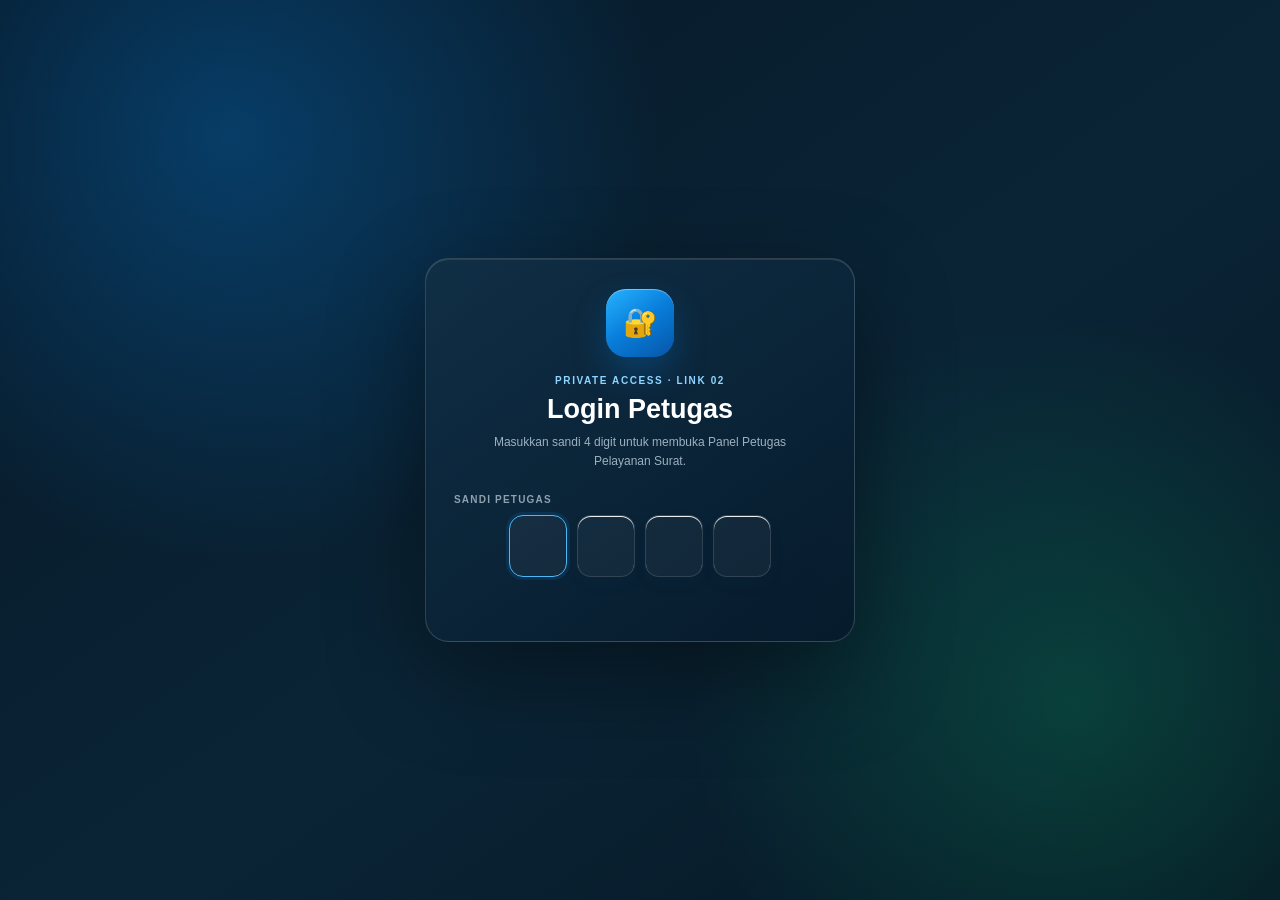
==== commit 9acd4171: "Remove remaining inline styles from Link 02" ====
--- a/petugas.html
+++ b/petugas.html
@@ -10,14 +10,9 @@
 
   <title>Link 02 - Petugas | UPTD Puskesmas Klampis Ngasem</title>
 
-
-
-  <link rel="stylesheet" href="./petugas.css?v=1">
-
+  <link rel="stylesheet" href="./petugas.css?v=2">
 
 </head>
-
-
 
 <body>
   <div id="petugasAuthGate" aria-modal="true" role="dialog" aria-label="Login Petugas">
@@ -41,7 +36,6 @@
     <button type="button" id="petugasLogoutBtn" class="petugas-logout-btn">Keluar</button>
   </div>
 
-
   <button type="button" class="sidebar-toggle" id="sidebarToggle" aria-label="Buka menu petugas" title="Menu">
     <svg viewBox="0 0 24 24"><path d="M4 7h16M4 12h16M4 17h16"></path></svg>
   </button>
@@ -108,8 +102,6 @@
 
 <div class="container">
 
-
-
     <!-- HEADER -->
 
     <header>
@@ -129,8 +121,6 @@
           </div>
 
         </div>
-
-
 
         <div class="header-search" role="search">
           <svg viewBox="0 0 24 24" aria-hidden="true"><circle cx="11" cy="11" r="6"></circle><path d="m16 16 4 4"></path></svg>
@@ -149,8 +139,6 @@
 
     </header>
 
-
-
     <!-- STATISTIK -->
 
     <section class="stats">
@@ -163,8 +151,6 @@
 
       </div>
 
-
-
       <div class="stat">
 
         <small>Baru</small>
@@ -173,8 +159,6 @@
 
       </div>
 
-
-
       <div class="stat">
 
         <small>Diproses</small>
@@ -183,8 +167,6 @@
 
       </div>
 
-
-
       <div class="stat">
 
         <small>Siap Cetak</small>
@@ -195,8 +177,6 @@
 
     </section>
 
-
-
     <!-- DAFTAR -->
 
     <section class="panel" id="dataPanel">
@@ -211,8 +191,6 @@
 
         </div>
 
-
-
         <button class="refresh-btn" onclick="loadData()">
 
           ↻ Muat Ulang Data
@@ -221,8 +199,6 @@
 
       </div>
 
-
-
       <div class="table-wrap">
 
         <table>
@@ -245,8 +221,6 @@
 
           </thead>
 
-
-
           <tbody id="tabelData">
 
             <tr>
@@ -266,8 +240,6 @@
       </div>
 
     </section>
-
-
 
     <!-- LAPORAN -->
     <section class="panel" id="laporanPanel">
@@ -292,8 +264,6 @@
     <!-- DETAIL -->
     <section class="panel" id="detail">
 
-
-
       <div class="panel-head">
 
         <div>
@@ -306,8 +276,6 @@
 
       </div>
 
-
-
       <!-- IDENTITAS PEMOHON -->
 
       <div class="detail-hero">
@@ -326,8 +294,6 @@
 
         </div>
 
-
-
         <div class="detail-status">
 
           <span id="statusHero" class="badge badge-other">-</span>
@@ -336,12 +302,8 @@
 
       </div>
 
-
-
       <div class="info-grid" id="dataPemohon"></div>
 
-
-
       <!-- JENIS SURAT -->
 
       <div class="section">
@@ -354,16 +316,12 @@
 
         </h3>
 
-
-
         <div class="helper">
 
           Output surat mengikuti data permohonan. Petugas tetap dapat memilih output yang diperlukan.
 
         </div>
 
-
-
         <div class="field">
 
           <label class="required">Pilih Output Surat</label>
@@ -384,8 +342,6 @@
 
       </div>
 
-
-
       <!-- FORM SEHAT -->
 
       <div id="formSehat" class="section hidden">
@@ -398,20 +354,14 @@
 
         </h3>
 
-
-
         <div class="helper">
 
           Isi hasil pemeriksaan kesehatan sesuai pemeriksaan petugas/tenaga medis.
 
         </div>
 
-
-
         <div class="form-grid">
 
-
-
           <div class="field">
 
             <label>Tinggi Badan</label>
@@ -420,8 +370,6 @@
 
           </div>
 
-
-
           <div class="field">
 
             <label>Berat Badan</label>
@@ -430,8 +378,6 @@
 
           </div>
 
-
-
           <div class="field">
 
             <label>Tekanan Darah</label>
@@ -440,8 +386,6 @@
 
           </div>
 
-
-
           <div class="field">
 
             <label>Golongan Darah</label>
@@ -462,8 +406,6 @@
 
           </div>
 
-
-
           <div class="field">
 
             <label>Buta Warna</label>
@@ -480,8 +422,6 @@
 
           </div>
 
-
-
           <div class="field">
 
             <label>Pendengaran</label>
@@ -498,8 +438,6 @@
 
           </div>
 
-
-
           <div class="field">
 
             <label>Visus OD</label>
@@ -508,8 +446,6 @@
 
           </div>
 
-
-
           <div class="field">
 
             <label>Visus OS</label>
@@ -518,8 +454,6 @@
 
           </div>
 
-
-
           <div class="field full">
 
             <label>Catatan Pemeriksaan</label>
@@ -528,14 +462,10 @@
 
           </div>
 
-
-
         </div>
 
       </div>
 
-
-
       <!-- FORM BEROBAT -->
 
       <div id="formBerobat" class="section hidden">
@@ -548,20 +478,14 @@
 
         </h3>
 
-
-
         <div class="helper">
 
           Tanggal dapat mengikuti data yang telah diajukan oleh pemohon.
 
         </div>
 
-
-
         <div class="form-grid">
 
-
-
           <div class="field">
 
             <label>Tanggal Berobat</label>
@@ -570,8 +494,6 @@
 
           </div>
 
-
-
           <div class="field">
 
             <label>Jam Berobat</label>
@@ -580,14 +502,10 @@
 
           </div>
 
-
-
         </div>
 
       </div>
 
-
-
       <!-- FORM SAKIT -->
 
       <div id="formSakit" class="section hidden">
@@ -600,12 +518,8 @@
 
         </h3>
 
-
-
         <div class="form-grid">
 
-
-
           <div class="field">
 
             <label>Lama Istirahat</label>
@@ -614,8 +528,6 @@
 
           </div>
 
-
-
           <div class="field">
 
             <label>Tanggal Mulai</label>
@@ -624,8 +536,6 @@
 
           </div>
 
-
-
           <div class="field">
 
             <label>Tanggal Selesai</label>
@@ -634,14 +544,10 @@
 
           </div>
 
-
-
         </div>
 
       </div>
 
-
-
       <!-- ACTIONS -->
 
       <div class="action-bar">
@@ -654,16 +560,12 @@
 
           </button>
 
-
-
           <button id="btnCetakA5" class="btn btn-print hidden" onclick="cetakA5()">
 
             🖨 Cetak A5
 
           </button>
 
-
-
           <button class="btn btn-secondary" onclick="tutupDetail()">
 
             Tutup
@@ -672,8 +574,6 @@
 
         </div>
 
-
-
         <div class="action-right">
 
           <button class="btn btn-secondary" onclick="resetFormProses()">
@@ -686,16 +586,12 @@
 
       </div>
 
-
-
       <div id="message" class="message"></div>
 
     </section>
 
   </div>
 
-
-
   <!-- LOADING -->
 
   <div id="loadingOverlay" class="loading-overlay">
@@ -711,8 +607,6 @@
     </div>
 
   </div>
-
-
 
   <script>
 
@@ -874,9 +768,6 @@
       }
     }
 
-
-
-
     function downloadMonthlyReportPdf(){
       const monthSelect=document.getElementById('reportMonth');
       const selectedMonth=monthSelect ? monthSelect.value : '';
@@ -885,7 +776,7 @@
       const rows=list.map(function(item,index){return '<tr><td>'+(index+1)+'</td><td>'+escapeHtml(formatTanggalList(item.TIMESTAMP||'-'))+'</td><td>'+escapeHtml(item.NAMA||'-')+'</td><td>'+escapeHtml(getJenisLabel(item.JENIS_PERMOHONAN,item.JENIS_SURAT))+'</td><td>'+escapeHtml(item.STATUS||'-')+'</td></tr>';}).join('') || '<tr><td colspan="5">Tidak ada data untuk periode ini.</td></tr>';
       const popup=window.open('','_blank','width=900,height=650');
       if(!popup){alert('Izinkan pop-up untuk membuat rekap PDF.');return;}
-      popup.document.write('<!DOCTYPE html><html lang="id"><head><title>Rekap Surat '+escapeHtml(period)+'</title><style>body{font-family:Arial,sans-serif;color:#173c56;padding:28px}h1{margin:0 0 5px;font-size:21px}p{margin:0 0 22px;color:#577184}table{width:100%;border-collapse:collapse;font-size:12px}th,td{padding:9px;border:1px solid #cbdce7;text-align:left}th{background:#eaf5ff}.summary{margin:16px 0;padding:12px;background:#f5faff;border-radius:8px;font-weight:bold}@media print{body{padding:0}}</style></head><body><h1>Rekap Data Pelayanan Surat</h1><p>UPTD Puskesmas Klampis Ngasem · Periode: '+escapeHtml(period)+'</p><div class="summary">Total permohonan: '+list.length+'</div><table><thead><tr><th>No.</th><th>Tanggal</th><th>Nama Pemohon</th><th>Jenis Surat</th><th>Status</th></tr></thead><tbody>'+rows+'</tbody></table><script>window.onload=function(){window.print();};<\/script></body></html>');
+      popup.document.write('<!DOCTYPE html><html lang="id"><head><title>Rekap Surat '+escapeHtml(period)+'</title></head><body><h1>Rekap Data Pelayanan Surat</h1><p>UPTD Puskesmas Klampis Ngasem · Periode: '+escapeHtml(period)+'</p><div class="summary">Total permohonan: '+list.length+'</div><table><thead><tr><th>No.</th><th>Tanggal</th><th>Nama Pemohon</th><th>Jenis Surat</th><th>Status</th></tr></thead><tbody>'+rows+'</tbody></table><script>window.onload=function(){window.print();};<\/script></body></html>');
       popup.document.close();
     }
 
@@ -895,13 +786,9 @@
 
     ========================================== */
 
-
-
     function loadData(){
 
       setLoading(true, 'Memuat permohonan', 'Mengambil data terbaru dari database...');
-
-
 
       google.script.run
 
@@ -931,15 +818,11 @@
 
     }
 
-
-
     /* ==========================================
 
        RENDER TABLE
 
     ========================================== */
-
-
 
     function renderData(data){
 
@@ -948,20 +831,14 @@
 
       const tbody = document.getElementById('tabelData');
 
-
-
       tbody.innerHTML = '';
 
-
-
       let baru = 0;
 
       let proses = 0;
 
       let selesai = 0;
 
-
-
       if(!data || data.length === 0){
 
         tbody.innerHTML = `
@@ -982,16 +859,12 @@
 
         `;
 
-
-
         updateStats(0,0,0,0);
 
         return;
 
       }
 
-
-
       const sorted = [...data].sort(function(a,b){
 
         const ta = new Date(a.TIMESTAMP || 0).getTime();
@@ -1002,46 +875,30 @@
 
       });
 
-
-
       sorted.forEach(function(item){
 
-
-
         const status = String(item.STATUS || '').toUpperCase();
 
-
-
         if(status === 'BARU') baru++;
 
-
-
         if(status === 'DIPROSES' || status === 'SIAP CETAK'){
 
           proses++;
 
         }
 
-
-
         if(status === 'SIAP CETAK'){
 
           selesai++;
 
         }
 
-
-
         const tr = document.createElement('tr');
 
-
-
         const jenis = getJenisLabel(item.JENIS_PERMOHONAN, item.JENIS_SURAT);
 
         const badgeClass = getBadgeClass(status);
 
-
-
         tr.innerHTML = `
 
           <td>
@@ -1052,8 +909,6 @@
 
           </td>
 
-
-
           <td>
 
             <div class="name">${escapeHtml(item.NAMA || '-')}</div>
@@ -1066,8 +921,6 @@
 
           </td>
 
-
-
           <td>
 
             <div>${escapeHtml(jenis)}</div>
@@ -1076,8 +929,6 @@
 
           </td>
 
-
-
           <td>
 
             <span class="badge ${badgeClass}">
@@ -1088,8 +939,6 @@
 
           </td>
 
-
-
           <td>
 
             <button
@@ -1106,28 +955,20 @@
 
         `;
 
-
-
         tbody.appendChild(tr);
 
       });
 
-
-
       updateStats(data.length, baru, proses, selesai);
 
     }
 
-
-
     /* ==========================================
 
        STATS
 
     ========================================== */
 
-
-
     function updateStats(total, baru, proses, selesai){
 
       document.getElementById('total').innerText = total;
@@ -1140,30 +981,22 @@
 
     }
 
-
-
     /* ==========================================
 
        OPEN DETAIL
 
     ========================================== */
 
-
-
     function bukaDetail(id){
 
       setLoading(true, 'Membuka permohonan', 'Mengambil detail pemohon...');
 
-
-
       google.script.run
 
         .withSuccessHandler(function(data){
 
           setLoading(false);
 
-
-
           if(!data){
 
             alert('Data permohonan tidak ditemukan.');
@@ -1172,8 +1005,6 @@
 
           }
 
-
-
           dataAktif = data;
 
           tampilDetail(data);
@@ -1192,42 +1023,30 @@
 
     }
 
-
-
     /* ==========================================
 
        DETAIL
 
     ========================================== */
 
-
-
     function tampilDetail(data){
 
       const detail = document.getElementById('detail');
 
-
-
       detail.style.display = 'block';
 
-
-
       document.getElementById('namaHero').innerText = data.NAMA || '-';
 
       document.getElementById('jenisHero').innerText =
 
         getJenisLabel(data.JENIS_PERMOHONAN, data.JENIS_SURAT);
 
-
-
       const statusHero = document.getElementById('statusHero');
 
       statusHero.innerText = data.STATUS || '-';
 
       statusHero.className = 'badge ' + getBadgeClass(String(data.STATUS || '').toUpperCase());
 
-
-
       document.getElementById('dataPemohon').innerHTML = `
 
         ${infoItem('Nama', data.NAMA || '-')}
@@ -1246,22 +1065,14 @@
 
       `;
 
-
-
       populateFormFromData(data);
 
-
-
       document.getElementById('message').style.display = 'none';
 
-
-
       detail.scrollIntoView({behavior:'smooth', block:'start'});
 
     }
 
-
-
     function infoItem(label, value, full){
 
       return `
@@ -1278,40 +1089,28 @@
 
     }
 
-
-
     /* ==========================================
 
        JENIS SURAT
 
     ========================================== */
 
-
-
     function ubahJenisSurat(){
 
       sembunyikanSemuaForm();
 
-
-
       const jenis = document.getElementById('jenisSurat').value;
 
-
-
       if(jenis === 'SEHAT'){
 
         document.getElementById('formSehat').classList.remove('hidden');
 
       }
 
-
-
       if(jenis === 'BEROBAT'){
 
         document.getElementById('formBerobat').classList.remove('hidden');
 
-
-
         if(dataAktif && dataAktif.TANGGAL_BEROBAT){
 
           document.getElementById('tanggalBerobatPetugas').value =
@@ -1322,8 +1121,6 @@
 
       }
 
-
-
       if(jenis === 'SAKIT'){
 
         document.getElementById('formSakit').classList.remove('hidden');
@@ -1332,8 +1129,6 @@
 
     }
 
-
-
     function sembunyikanSemuaForm(){
 
       ['formSehat','formBerobat','formSakit'].forEach(function(id){
@@ -1344,26 +1139,18 @@
 
     }
 
-
-
     /* ==========================================
 
        POPULATE FORM
 
     ========================================== */
 
-
-
     function populateFormFromData(data){
 
       resetFormProses(false);
 
-
-
       let jenis = '';
 
-
-
       if(data.JENIS_SURAT === 'SEHAT') jenis = 'SEHAT';
 
       else if(data.JENIS_SURAT === 'BEROBAT') jenis = 'BEROBAT';
@@ -1376,12 +1163,8 @@
 
       else if(data.JENIS_PERMOHONAN === 'SURAT_SAKIT') jenis = 'SAKIT';
 
-
-
       document.getElementById('jenisSurat').value = jenis;
 
-
-
       setValue('tinggiBadan', data.TINGGI_BADAN);
 
       setValue('beratBadan', data.BERAT_BADAN);
@@ -1400,42 +1183,30 @@
 
       setValue('catatanPemeriksaan', data.CATATAN_PEMERIKSAAN);
 
-
-
       setValue('tanggalBerobatPetugas', ubahTanggalUntukInput(data.TANGGAL_BEROBAT));
 
       setValue('jamBerobat', data.JAM_BEROBAT);
 
-
-
       setValue('lamaSakit', data.LAMA_SAKIT);
 
       setValue('tanggalMulaiSakit', ubahTanggalUntukInput(data.TANGGAL_MULAI_SAKIT));
 
       setValue('tanggalSelesaiSakit', ubahTanggalUntukInput(data.TANGGAL_SELESAI_SAKIT));
 
-
-
       ubahJenisSurat();
 
-
-
       const ready = String(data.STATUS || '').toUpperCase() === 'SIAP CETAK' || !!data.NOMOR_SURAT;
 
       document.getElementById('btnCetakA5').classList.toggle('hidden', !ready);
 
     }
 
-
-
     /* ==========================================
 
        SAVE
 
     ========================================== */
 
-
-
     function simpanProses(){
 
       if(!dataAktif){
@@ -1446,12 +1217,8 @@
 
       }
 
-
-
       const jenis = value('jenisSurat');
 
-
-
       if(!jenis){
 
         alert('Pilih jenis surat.');
@@ -1460,16 +1227,12 @@
 
       }
 
-
-
       const data = {
 
         id: dataAktif.ID,
 
         jenisSurat: jenis,
 
-
-
         /* SEHAT */
 
         tinggiBadan: value('tinggiBadan'),
@@ -1490,16 +1253,12 @@
 
         catatanPemeriksaan: value('catatanPemeriksaan'),
 
-
-
         /* BEROBAT */
 
         tanggalBerobat: value('tanggalBerobatPetugas'),
 
         jamBerobat: value('jamBerobat'),
 
-
-
         /* SAKIT */
 
         lamaSakit: value('lamaSakit'),
@@ -1508,24 +1267,16 @@
 
         tanggalSelesaiSakit: value('tanggalSelesaiSakit'),
 
-
-
       };
 
-
-
       const btn = document.getElementById('btnSimpan');
 
       btn.disabled = true;
 
       btn.innerText = 'Memproses...';
 
-
-
       setLoading(true, 'Memproses surat', 'Menyimpan data dan membuat nomor surat...');
 
-
-
       google.script.run
 
         .withSuccessHandler(function(result){
@@ -1536,12 +1287,8 @@
 
           btn.innerText = 'Simpan & Generate Nomor';
 
-
-
           const nomor = result && result.nomorSurat ? result.nomorSurat : '-';
 
-
-
           if(dataAktif){
 
             dataAktif.NOMOR_SURAT = nomor;
@@ -1554,12 +1301,8 @@
 
           }
 
-
-
           document.getElementById('btnCetakA5').classList.remove('hidden');
 
-
-
           tampilMessage(
 
             'success',
@@ -1598,8 +1341,6 @@
 
           );
 
-
-
           /* refresh data setelah proses */
 
           google.script.run
@@ -1616,8 +1357,6 @@
 
             .getPermohonanList(petugasSessionToken);
 
-
-
         })
 
         .withFailureHandler(function(error){
@@ -1628,8 +1367,6 @@
 
           btn.innerText = 'Simpan & Generate Nomor';
 
-
-
           tampilMessage(
 
             'error',
@@ -1646,16 +1383,12 @@
 
     }
 
-
-
     /* ==========================================
 
        RESET / CLOSE
 
     ========================================== */
 
-
-
     function resetFormProses(showMessage){
 
       [
@@ -1696,18 +1429,12 @@
 
       });
 
-
-
       sembunyikanSemuaForm();
 
       document.getElementById('btnCetakA5').classList.add('hidden');
 
-
-
       const message = document.getElementById('message');
 
-
-
       if(showMessage === false){
 
         message.style.display = 'none';
@@ -1720,8 +1447,6 @@
 
     }
 
-
-
     function tutupDetail(){
 
       document.getElementById('detail').style.display = 'none';
@@ -1732,8 +1457,6 @@
 
       dataAktif = null;
 
-
-
       window.scrollTo({
 
         top:0,
@@ -1744,16 +1467,11 @@
 
     }
 
-
-
     /* ==========================================
 
        CETAK A5 - FORMAT RESMI BILINGUAL
 
     ========================================== */
-
-
-
 
     /* ==========================================
        CETAK A5 - PREVIEW + PRINT, TANPA LOGO
@@ -2011,837 +1729,7 @@
       }
 
       return `
-        <style>
-          #printPreviewSheet,
-          #printPreviewSheet *{
-            box-sizing:border-box;
-          }
-
-          #printPreviewSheet{
-            width:148mm !important;
-            min-width:148mm !important;
-            max-width:148mm !important;
-            min-height:210mm;
-            background:#fff;
-            color:#111;
-            font-family:Arial,Helvetica,sans-serif;
-            overflow:hidden;
-          }
-
-          #printPreviewSheet table,
-          #printPreviewSheet .hasil,
-          #printPreviewSheet .identitas{
-            width:100% !important;
-            min-width:0 !important;
-            max-width:100% !important;
-            table-layout:fixed;
-          }
-
-          #printPreviewSheet th,
-          #printPreviewSheet td{
-            min-width:0 !important;
-            overflow-wrap:anywhere;
-            word-break:normal;
-          }
-
-          #printPreviewSheet .sheet{
-            width:148mm;
-            min-height:210mm;
-            padding:10mm 11mm 9mm;
-            background:#fff;
-            font-size:9.7pt;
-            line-height:1.38;
-          }
-
-          #printPreviewSheet .kop{
-            min-height:28mm;
-            border-bottom:1.2px solid #111;
-            padding:0 0 4mm;
-            text-align:center;
-          }
-
-          #printPreviewSheet .gov{
-            font-size:10.7pt;
-            font-weight:700;
-            letter-spacing:.15px;
-            margin-top:1mm;
-          }
-
-          #printPreviewSheet .dinas{
-            font-size:9.2pt;
-            margin-top:1mm;
-          }
-
-          #printPreviewSheet .puskesmas{
-            font-size:11.5pt;
-            font-weight:800;
-            margin-top:1mm;
-          }
-
-          #printPreviewSheet .alamat{
-            font-size:7.8pt;
-            margin-top:1.2mm;
-            white-space:nowrap;
-          }
-
-          #printPreviewSheet .title{
-            text-align:center;
-            margin:4mm 0 1mm;
-            font-size:11.5pt;
-            font-weight:800;
-            text-decoration:underline;
-          }
-
-          #printPreviewSheet .subtitle{
-            text-align:center;
-            font-size:8.7pt;
-            font-weight:600;
-            margin-bottom:2mm;
-          }
-
-          #printPreviewSheet .nomor{
-            text-align:center;
-            font-size:8.8pt;
-            margin-bottom:4.5mm;
-          }
-
-          #printPreviewSheet p{
-            margin:0 0 3.2mm;
-          }
-
-          #printPreviewSheet .opening,
-          #printPreviewSheet .bodytext{
-            text-align:left;
-          }
-
-          #printPreviewSheet .en{
-            font-size:8.4pt;
-            font-style:italic;
-            color:#333;
-          }
-
-          #printPreviewSheet .identitas{
-            width:100% !important;
-            min-width:0 !important;
-            max-width:100% !important;
-            table-layout:fixed;
-            border-collapse:collapse;
-            margin:1mm 0 3mm;
-          }
-
-          #printPreviewSheet .identitas td{
-            padding:1.2mm 0;
-            vertical-align:top;
-          }
-
-          #printPreviewSheet .identitas td:first-child{
-            width:39%;
-          }
-
-          #printPreviewSheet .identitas td,
-          #printPreviewSheet .hasil td{
-            overflow-wrap:anywhere;
-            word-break:normal;
-          }
-
-          #printPreviewSheet .hasil{
-            width:100% !important;
-            min-width:0 !important;
-            max-width:100% !important;
-            table-layout:fixed;
-            border-collapse:collapse;
-            margin:2mm 0 3.5mm;
-          }
-
-          #printPreviewSheet .hasil td{
-            padding:1.25mm 1.6mm;
-            border:.35mm solid #333;
-            vertical-align:top;
-          }
-
-          #printPreviewSheet .hasil td:first-child{
-            width:54%;
-          }
-
-          #printPreviewSheet .compact td{
-            padding:1.5mm 1.6mm;
-          }
-
-          #printPreviewSheet .healthy{
-            text-align:center;
-            font-size:12pt;
-            font-weight:800;
-            margin:2mm 0 3mm;
-          }
-
-          #printPreviewSheet .healthy span{
-            font-size:9.5pt;
-            font-weight:700;
-          }
-
-          #printPreviewSheet .ttd{
-            display:flex;
-            justify-content:flex-end;
-            margin-top:7mm;
-          }
-
-          #printPreviewSheet .ttd-box{
-            width:48%;
-            text-align:center;
-            font-size:9pt;
-          }
-
-          #printPreviewSheet .ttd-space{
-            height:22mm;
-          }
-
-          #printPreviewSheet .ttd-name{
-            font-weight:700;
-            text-decoration:underline;
-          }
-
-          #printPreviewSheet .small{
-            font-size:8pt;
-          }
-
-          #printPreviewSheet .signature-doctor{
-            margin-top:2mm;
-          }
         
-
-    /* =========================================================
-       ENHANCED PREMIUM 3D DESKTOP UI
-       Visual direction: rich color cards, soft glass, HD depth
-       ========================================================= */
-
-    :root{
-      --ui-blue-1:#159cff;
-      --ui-blue-2:#086fd7;
-      --ui-green-1:#18c77a;
-      --ui-green-2:#087a49;
-      --ui-yellow-1:#ffd84d;
-      --ui-yellow-2:#ef9500;
-      --ui-red-1:#ff5a52;
-      --ui-red-2:#dc252b;
-      --ui-purple-1:#a968ff;
-      --ui-purple-2:#6a35d6;
-      --ui-deep:#102f48;
-    }
-
-    body{
-      background:
-        radial-gradient(circle at 2% 8%,rgba(21,156,255,.20),transparent 25%),
-        radial-gradient(circle at 98% 12%,rgba(24,199,122,.15),transparent 24%),
-        radial-gradient(circle at 6% 92%,rgba(255,216,77,.12),transparent 23%),
-        radial-gradient(circle at 94% 92%,rgba(255,90,82,.11),transparent 22%),
-        linear-gradient(135deg,#e8f6ff 0%,#f9fcff 44%,#effaf7 100%);
-      color:var(--ui-deep);
-    }
-
-    .container{
-      width:min(1420px,92%);
-      padding-bottom:42px;
-    }
-
-    /* TOP HEADER */
-    header{
-      padding:24px 0 20px;
-    }
-
-    .topbar{
-      position:relative;
-      overflow:hidden;
-      padding:22px 28px;
-      border-radius:30px;
-      background:
-        linear-gradient(135deg,rgba(255,255,255,.99),rgba(247,252,255,.92));
-      border:1px solid rgba(255,255,255,.95);
-      box-shadow:
-        0 22px 60px rgba(27,77,111,.14),
-        inset 0 1px 0 rgba(255,255,255,.95);
-    }
-
-    .topbar::before{
-      content:"";
-      position:absolute;
-      width:250px;
-      height:250px;
-      right:-120px;
-      top:-150px;
-      border-radius:50%;
-      background:radial-gradient(circle,rgba(21,156,255,.16),rgba(21,156,255,.03) 60%,transparent 70%);
-      pointer-events:none;
-    }
-
-    .topbar::after{
-      content:"";
-      position:absolute;
-      width:170px;
-      height:170px;
-      left:-95px;
-      bottom:-125px;
-      border-radius:50%;
-      background:radial-gradient(circle,rgba(24,199,122,.10),transparent 70%);
-      pointer-events:none;
-    }
-
-    .brand-wrap{
-      position:relative;
-      z-index:2;
-    }
-
-    .brand-icon{
-      width:60px;
-      height:60px;
-      border-radius:20px;
-      background:linear-gradient(145deg,var(--ui-blue-1) 0%,var(--ui-blue-2) 100%);
-      box-shadow:
-        0 16px 30px rgba(8,126,219,.26),
-        inset 0 1px 0 rgba(255,255,255,.55);
-      transform:perspective(700px) rotateX(3deg);
-      border:1px solid rgba(255,255,255,.58);
-    }
-
-    .brand h1{
-      font-size:24px;
-      letter-spacing:-.35px;
-      color:#173a55;
-    }
-
-    .brand p{
-      font-size:13px;
-      color:#7890a2;
-      font-weight:600;
-    }
-
-    .clock{
-      position:relative;
-      z-index:2;
-    }
-
-    #tanggal{
-      color:#768da0;
-      font-size:13px;
-    }
-
-    #jam{
-      color:#087edb;
-      font-size:22px;
-      font-weight:900;
-      text-shadow:0 5px 16px rgba(8,126,219,.14);
-    }
-
-    /* COLORFUL 3D STATS */
-    .stats{
-      grid-template-columns:repeat(4,1fr);
-      gap:18px;
-      margin:3px 0 24px;
-    }
-
-    .stat{
-      min-height:126px;
-      padding:20px 22px;
-      border:1px solid rgba(255,255,255,.34);
-      border-radius:24px;
-      color:#fff;
-      box-shadow:
-        0 18px 42px rgba(22,73,107,.16),
-        inset 0 1px 0 rgba(255,255,255,.28);
-      transform:translateY(0);
-      transition:transform .2s ease,box-shadow .2s ease,filter .2s ease;
-    }
-
-    .stat:hover{
-      transform:translateY(-4px);
-      box-shadow:
-        0 25px 55px rgba(22,73,107,.21),
-        inset 0 1px 0 rgba(255,255,255,.33);
-      filter:saturate(1.04);
-    }
-
-    .stat::before{
-      content:"";
-      position:absolute;
-      inset:0;
-      background:
-        linear-gradient(135deg,rgba(255,255,255,.20),transparent 38%),
-        linear-gradient(325deg,rgba(0,0,0,.12),transparent 56%);
-      pointer-events:none;
-    }
-
-    .stat::after{
-      right:-30px;
-      bottom:-38px;
-      width:112px;
-      height:112px;
-      background:rgba(255,255,255,.14);
-    }
-
-    .stat:nth-child(1){
-      background:linear-gradient(145deg,var(--ui-blue-1) 0%,#0b82ea 42%,var(--ui-blue-2) 100%);
-    }
-
-    .stat:nth-child(2){
-      background:linear-gradient(145deg,var(--ui-yellow-1) 0%,#ffc128 40%,var(--ui-yellow-2) 100%);
-      color:#5e4200;
-    }
-
-    .stat:nth-child(3){
-      background:linear-gradient(145deg,var(--ui-red-1) 0%,#f4443d 42%,var(--ui-red-2) 100%);
-    }
-
-    .stat:nth-child(4){
-      background:linear-gradient(145deg,var(--ui-green-1) 0%,#0aa860 44%,var(--ui-green-2) 100%);
-    }
-
-    .stat small,
-    .stat strong{
-      color:inherit;
-    }
-
-    .stat small{
-      font-size:12px;
-      font-weight:900;
-      letter-spacing:.2px;
-      text-shadow:0 2px 8px rgba(0,0,0,.10);
-    }
-
-    .stat strong{
-      margin-top:11px;
-      font-size:38px;
-      font-weight:950;
-      text-shadow:0 8px 18px rgba(0,0,0,.12);
-    }
-
-    /* WHITE PANELS WITH PREMIUM DEPTH */
-    .panel{
-      position:relative;
-      overflow:hidden;
-      border-radius:28px;
-      padding:24px;
-      background:
-        linear-gradient(145deg,rgba(255,255,255,.995),rgba(248,252,255,.96));
-      border:1px solid rgba(255,255,255,.95);
-      box-shadow:
-        0 24px 65px rgba(21,72,103,.15),
-        inset 0 1px 0 rgba(255,255,255,.98);
-    }
-
-    .panel::before{
-      content:"";
-      position:absolute;
-      width:250px;
-      height:250px;
-      right:-130px;
-      bottom:-155px;
-      border-radius:50%;
-      background:radial-gradient(circle,rgba(8,126,219,.10),transparent 70%);
-      pointer-events:none;
-    }
-
-    .panel-head{
-      position:relative;
-      z-index:2;
-      margin-bottom:18px;
-    }
-
-    .panel-head h2{
-      font-size:21px;
-      font-weight:900;
-      color:#123a57;
-      letter-spacing:-.3px;
-    }
-
-    .panel-head p{
-      color:#70879a;
-      font-size:12px;
-    }
-
-    .refresh-btn{
-      position:relative;
-      z-index:2;
-      padding:11px 15px;
-      border-radius:13px;
-      background:linear-gradient(180deg,#fff,#f3f8fb);
-      border:1px solid #d8e7ef;
-      box-shadow:
-        0 8px 18px rgba(38,83,110,.08),
-        inset 0 1px 0 rgba(255,255,255,.95);
-      transition:.18s ease;
-    }
-
-    .refresh-btn:hover{
-      transform:translateY(-2px);
-      box-shadow:0 12px 24px rgba(38,83,110,.12);
-    }
-
-    /* TABLE */
-    .table-wrap{
-      position:relative;
-      z-index:2;
-      border:1px solid #d5e7f0;
-      border-radius:18px;
-      overflow:hidden;
-      box-shadow:
-        0 12px 28px rgba(30,81,109,.08),
-        inset 0 1px 0 rgba(255,255,255,.95);
-    }
-
-    table{
-      background:rgba(255,255,255,.99);
-    }
-
-    th{
-      padding:15px 14px;
-      background:
-        linear-gradient(180deg,#f7fbfe,#eef6fa);
-      color:#557084;
-      font-size:11px;
-      font-weight:900;
-      letter-spacing:.65px;
-    }
-
-    td{
-      padding:16px 14px;
-      font-size:13px;
-      background:#fff;
-    }
-
-    tbody tr{
-      transition:background .16s ease,box-shadow .16s ease;
-    }
-
-    tbody tr:hover{
-      background:#fbfdff;
-      box-shadow:inset 4px 0 0 rgba(21,156,255,.65);
-    }
-
-    .name{
-      color:#103958;
-      font-size:14px;
-    }
-
-    .subtext{
-      color:#7990a2;
-    }
-
-    .badge{
-      padding:7px 11px;
-      font-size:10px;
-      font-weight:900;
-      box-shadow:
-        inset 0 1px 0 rgba(255,255,255,.7),
-        0 5px 12px rgba(30,80,105,.06);
-    }
-
-    .badge-new{
-      background:linear-gradient(145deg,#eaf6ff,#d8edff);
-      color:#0b75cf;
-      border:1px solid #cbe7fa;
-    }
-
-    .badge-process{
-      background:linear-gradient(145deg,#fff6cf,#ffe9a0);
-      color:#9b6800;
-      border:1px solid #f6dfa0;
-    }
-
-    .badge-ready{
-      background:linear-gradient(145deg,#e7f9ef,#d4f2e2);
-      color:#16804f;
-      border:1px solid #c5e8d5;
-    }
-
-    .badge-other{
-      background:linear-gradient(145deg,#f2f5f7,#e7edf1);
-      color:#5e7282;
-      border:1px solid #dbe5eb;
-    }
-
-    .btn{
-      border-radius:13px;
-      min-height:43px;
-      padding:10px 14px;
-      box-shadow:
-        inset 0 1px 0 rgba(255,255,255,.30),
-        0 8px 18px rgba(27,72,98,.08);
-      transition:transform .18s ease,box-shadow .18s ease,filter .18s ease;
-    }
-
-    .btn:hover{
-      transform:translateY(-2px);
-      filter:saturate(1.04);
-      box-shadow:
-        inset 0 1px 0 rgba(255,255,255,.34),
-        0 12px 25px rgba(27,72,98,.12);
-    }
-
-    .btn-primary{
-      background:linear-gradient(145deg,#159cff 0%,#0b82ea 48%,#075eb6 100%);
-      box-shadow:
-        0 12px 25px rgba(8,126,219,.23),
-        inset 0 1px 0 rgba(255,255,255,.34);
-    }
-
-    .btn-success,
-    .btn-print{
-      background:linear-gradient(145deg,#1ac77b 0%,#0a9959 50%,#087241 100%);
-      box-shadow:
-        0 12px 25px rgba(8,145,85,.22),
-        inset 0 1px 0 rgba(255,255,255,.34);
-    }
-
-    .btn-secondary{
-      background:linear-gradient(180deg,#ffffff,#edf3f7);
-      border:1px solid #d9e7ee;
-    }
-
-    /* DETAIL CARD */
-    .detail-hero{
-      position:relative;
-      overflow:hidden;
-      border-radius:22px;
-      padding:18px;
-      background:
-        linear-gradient(145deg,#eaf6ff 0%,#f5fbff 52%,#eefaf4 100%);
-      border:1px solid #d8edf8;
-      box-shadow:
-        0 14px 32px rgba(29,91,122,.09),
-        inset 0 1px 0 rgba(255,255,255,.95);
-    }
-
-    .detail-hero::after{
-      content:"";
-      position:absolute;
-      width:170px;
-      height:170px;
-      top:-110px;
-      right:-80px;
-      border-radius:50%;
-      background:rgba(8,126,219,.12);
-    }
-
-    .person-icon{
-      width:50px;
-      height:50px;
-      border-radius:17px;
-      background:linear-gradient(145deg,#45b7ff,#0a82df);
-      color:#fff;
-      box-shadow:
-        0 12px 24px rgba(8,126,219,.22),
-        inset 0 1px 0 rgba(255,255,255,.45);
-    }
-
-    .detail-title strong{
-      font-size:18px;
-      color:#123a57;
-    }
-
-    .info{
-      background:linear-gradient(145deg,#fbfdff,#f2f8fb);
-      border:1px solid #dceaf1;
-      box-shadow:
-        0 8px 20px rgba(38,80,103,.045),
-        inset 0 1px 0 rgba(255,255,255,.9);
-    }
-
-    .section{
-      margin-top:24px;
-      padding-top:24px;
-    }
-
-    .section-number{
-      width:32px;
-      height:32px;
-      border-radius:11px;
-      color:#fff;
-      background:linear-gradient(145deg,#159cff,#087edb);
-      box-shadow:
-        0 9px 20px rgba(8,126,219,.18),
-        inset 0 1px 0 rgba(255,255,255,.38);
-    }
-
-    .section-title{
-      font-size:17px;
-      color:#163a55;
-      font-weight:900;
-    }
-
-    /* FORM INPUTS */
-    input,select,textarea{
-      border:1px solid #d6e6ee;
-      border-radius:13px;
-      padding:12px 13px;
-      background:linear-gradient(180deg,#fff,#fafdff);
-      box-shadow:
-        inset 0 1px 0 rgba(255,255,255,.95),
-        0 7px 18px rgba(36,78,101,.035);
-      transition:border-color .18s ease,box-shadow .18s ease,transform .18s ease;
-    }
-
-    input:focus,select:focus,textarea:focus{
-      border-color:#34a7ec;
-      box-shadow:
-        0 0 0 4px rgba(21,156,255,.10),
-        0 11px 24px rgba(21,156,255,.08);
-      transform:translateY(-1px);
-    }
-
-    /* LOADING */
-    .loading-card{
-      border-radius:22px;
-      background:
-        linear-gradient(145deg,rgba(255,255,255,.98),rgba(245,251,255,.98));
-      border:1px solid rgba(255,255,255,.95);
-      box-shadow:
-        0 30px 90px rgba(8,45,72,.25),
-        inset 0 1px 0 rgba(255,255,255,.95);
-    }
-
-    .spinner{
-      width:38px;
-      height:38px;
-      border-width:4px;
-      border-top-color:#0b82ea;
-    }
-
-    /* LOGIN GATE */
-    #petugasAuthGate{
-      background:
-        radial-gradient(circle at 15% 15%,rgba(21,156,255,.28),transparent 33%),
-        radial-gradient(circle at 88% 18%,rgba(24,199,122,.20),transparent 30%),
-        radial-gradient(circle at 78% 88%,rgba(255,216,77,.16),transparent 28%),
-        rgba(6,22,37,.96);
-    }
-
-    .petugas-login-card{
-      position:relative;
-      overflow:hidden;
-      border-radius:28px;
-      background:
-        linear-gradient(145deg,rgba(15,43,65,.98),rgba(7,27,43,.98));
-      border:1px solid rgba(255,255,255,.12);
-      box-shadow:
-        0 35px 100px rgba(0,0,0,.44),
-        inset 0 1px 0 rgba(255,255,255,.10);
-    }
-
-    .petugas-login-card::after{
-      content:"";
-      position:absolute;
-      width:190px;
-      height:190px;
-      right:-90px;
-      top:-100px;
-      border-radius:50%;
-      background:rgba(21,156,255,.13);
-      pointer-events:none;
-    }
-
-    .petugas-login-icon{
-      width:74px;
-      height:74px;
-      border-radius:22px;
-      background:linear-gradient(145deg,#1ca8ff,#096fd4);
-      box-shadow:
-        0 17px 34px rgba(8,126,219,.30),
-        inset 0 1px 0 rgba(255,255,255,.34);
-    }
-
-    /* LARGE DESKTOP */
-    @media(min-width:1200px){
-      .container{
-        width:min(1460px,90%);
-      }
-
-      .stats{
-        gap:20px;
-      }
-
-      .stat{
-        min-height:136px;
-        padding:22px 24px;
-      }
-
-      .stat strong{
-        font-size:42px;
-      }
-
-      .panel{
-        padding:26px;
-      }
-
-      th,td{
-        padding:17px 15px;
-      }
-    }
-
-    /* MOBILE REMAINS CLEAN / RESPONSIVE */
-    @media(max-width:900px){
-      .stats{
-        grid-template-columns:repeat(2,1fr);
-      }
-    }
-
-    @media(max-width:700px){
-      .container{
-        width:min(96%,1280px);
-      }
-
-      .topbar{
-        border-radius:22px;
-      }
-
-      .stats{
-        gap:10px;
-      }
-
-      .stat{
-        min-height:112px;
-        padding:16px;
-        border-radius:20px;
-      }
-
-      .stat strong{
-        font-size:30px;
-      }
-
-      .panel{
-        border-radius:22px;
-      }
-    }
-
-    @media(max-width:420px){
-      .brand-icon{
-        width:46px;
-        height:46px;
-        border-radius:15px;
-      }
-
-      .brand h1{
-        font-size:18px;
-      }
-
-      #jam{
-        font-size:18px;
-      }
-
-      .stat{
-        min-height:100px;
-      }
-
-      .stat small{
-        font-size:10px;
-      }
-
-      .stat strong{
-        font-size:26px;
-      }
-    }
-
-
-
-</style>
 
         <div class="sheet">
           <div class="kop">
@@ -2879,19 +1767,14 @@
       `;
     }
 
-
 function formatTanggalSurat(value){
 
       if(!value) return '-';
 
-
-
       const raw = String(value).trim();
 
       let d;
 
-
-
       // Tangani format input HTML: YYYY-MM-DD
 
       if(/^\d{4}-\d{2}-\d{2}$/.test(raw)){
@@ -2918,12 +1801,8 @@
 
       }
 
-
-
       if(isNaN(d.getTime())) return raw;
 
-
-
       return d.toLocaleDateString('id-ID',{
 
         day:'2-digit',
@@ -2936,30 +1815,22 @@
 
     }
 
-
-
     /* ==========================================
 
        MESSAGE
 
     ========================================== */
 
-
-
     function tampilMessage(type, html){
 
       const el = document.getElementById('message');
 
-
-
       el.className = 'message ' + type;
 
       el.innerHTML = html;
 
       el.style.display = 'block';
 
-
-
       el.scrollIntoView({
 
         behavior:'smooth',
@@ -2970,16 +1841,12 @@
 
     }
 
-
-
     /* ==========================================
 
        HELPER
 
     ========================================== */
 
-
-
     function setValue(id, val){
 
       const el = document.getElementById(id);
@@ -2990,8 +1857,6 @@
 
     }
 
-
-
     function value(id){
 
       const el = document.getElementById(id);
@@ -3000,8 +1865,6 @@
 
     }
 
-
-
     function getJenisLabel(jenisPermohonan, jenisSurat){
 
       if(jenisSurat === 'SEHAT' || jenisPermohonan === 'SURAT_SEHAT'){
@@ -3010,60 +1873,42 @@
 
       }
 
-
-
       if(jenisSurat === 'BEROBAT' || jenisPermohonan === 'SURAT_BEROBAT'){
 
         return 'Surat Keterangan Berobat';
 
       }
 
-
-
       if(jenisSurat === 'SAKIT' || jenisPermohonan === 'SURAT_SAKIT'){
 
         return 'Surat Keterangan Sakit';
 
       }
 
-
-
       return jenisPermohonan || jenisSurat || 'Permohonan Surat';
 
     }
 
-
-
     function getBadgeClass(status){
 
       status = String(status || '').toUpperCase();
 
-
-
       if(status === 'BARU') return 'badge-new';
 
       if(status === 'DIPROSES') return 'badge-process';
 
       if(status === 'SIAP CETAK') return 'badge-ready';
 
-
-
       return 'badge-other';
 
     }
 
-
-
     function formatTanggalList(value){
 
       if(!value) return '-';
 
-
-
       const d = new Date(value);
 
-
-
       if(!isNaN(d.getTime())){
 
         return d.toLocaleDateString('id-ID',{
@@ -3078,24 +1923,16 @@
 
       }
 
-
-
       return String(value);
 
     }
 
-
-
     function formatJamList(value){
 
       if(!value) return '';
 
-
-
       const d = new Date(value);
 
-
-
       if(!isNaN(d.getTime())){
 
         return d.toLocaleTimeString('id-ID',{
@@ -3108,32 +1945,22 @@
 
       }
 
-
-
       return '';
 
     }
 
-
-
     function ubahTanggalUntukInput(value){
 
       if(!value) return '';
 
-
-
       const str = String(value).trim();
 
-
-
       if(/^\\\d{4}-\\\d{2}-\\\d{2}$/.test(str)){
 
         return str;
 
       }
 
-
-
       if(/^\\\d{2}-\\\d{2}-\\\d{4}$/.test(str)){
 
         const p = str.split('-');
@@ -3142,12 +1969,8 @@
 
       }
 
-
-
       const d = new Date(str);
 
-
-
       if(!isNaN(d.getTime())){
 
         const y = d.getFullYear();
@@ -3160,20 +1983,14 @@
 
       }
 
-
-
       return '';
 
     }
 
-
-
     function salinNomor(nomor){
 
       if(!nomor) return;
 
-
-
       if(navigator.clipboard && navigator.clipboard.writeText){
 
         navigator.clipboard.writeText(nomor)
@@ -3206,8 +2023,6 @@
 
     }
 
-
-
     function fallbackCopy(text){
 
       const ta = document.createElement('textarea');
@@ -3218,8 +2033,6 @@
 
       ta.select();
 
-
-
       try{
 
         document.execCommand('copy');
@@ -3238,20 +2051,14 @@
 
       }
 
-
-
       document.body.removeChild(ta);
 
     }
 
-
-
     function setLoading(show, title, message){
 
       const overlay = document.getElementById('loadingOverlay');
 
-
-
       if(show){
 
         document.getElementById('loadingTitle').innerText = title || 'Memproses...';
@@ -3268,16 +2075,12 @@
 
     }
 
-
-
     /* ==========================================
 
        SECURITY
 
     ========================================== */
 
-
-
     function escapeHtml(value){
 
       return String(value == null ? '' : value)
@@ -3294,8 +2097,6 @@
 
     }
 
-
-
     function escapeJs(value){
 
       return String(value == null ? '' : value)
@@ -3310,22 +2111,16 @@
 
     }
 
-
-
     /* ==========================================
 
        CLOCK
 
     ========================================== */
 
-
-
     function updateClock(){
 
       const now = new Date();
 
-
-
       document.getElementById('tanggal').innerText =
 
         now.toLocaleDateString('id-ID',{
@@ -3340,8 +2135,6 @@
 
         });
 
-
-
       document.getElementById('jam').innerText =
 
         now.toLocaleTimeString('id-ID',{
@@ -3356,15 +2149,11 @@
 
     }
 
-
-
     /* ==========================================
 
        START
 
     ========================================== */
-
-
 
     /* AUTH PETUGAS */
     (function initPetugasAuth(){
@@ -3440,7 +2229,6 @@
 
   </script>
 
-
   <!-- PREVIEW CETAK A5 -->
   <div id="printPreviewModal"
        class="print-preview-modal"
--- a/petugas.css
+++ b/petugas.css
@@ -0,0 +1,2241 @@
+:root{
+
+      --primary:#087edb;
+
+      --primary-dark:#066dbd;
+
+      --primary-soft:#eaf5ff;
+
+      --text:#16344f;
+
+      --muted:#6f8495;
+
+      --border:#dbe8f0;
+
+      --bg:#f3f9fd;
+
+      --white:#fff;
+
+      --success:#18794e;
+
+      --success-bg:#eaf8f0;
+
+      --warning:#9b6a00;
+
+      --warning-bg:#fff7df;
+
+      --danger:#a92c2c;
+
+      --danger-bg:#fff0f0;
+
+      --shadow:0 14px 40px rgba(24,77,111,.10);
+
+      --radius:22px;
+
+    }
+
+
+
+    *{box-sizing:border-box}
+
+
+
+    html{scroll-behavior:smooth}
+
+
+
+    body{
+
+      margin:0;
+
+      font-family:Inter,Arial,Helvetica,sans-serif;
+
+      color:var(--text);
+
+      background:
+
+        radial-gradient(circle at top left, rgba(8,126,219,.10), transparent 32%),
+
+        linear-gradient(135deg,#edf7fd 0%,#f9fcff 48%,#eef8ff 100%);
+
+      min-height:100vh;
+
+    }
+
+
+
+    button,input,select,textarea{font:inherit}
+
+
+
+    button{cursor:pointer}
+
+
+
+    .container{
+
+      width:min(1280px,94%);
+
+      margin:0 auto;
+
+      padding-bottom:30px;
+
+    }
+
+
+
+    /* =========================
+
+       HEADER
+
+    ========================= */
+
+    header{padding:24px 0 18px}
+
+
+
+    .topbar{
+
+      background:rgba(255,255,255,.96);
+
+      border:1px solid rgba(255,255,255,.9);
+
+      border-radius:26px;
+
+      padding:20px 24px;
+
+      display:flex;
+
+      justify-content:space-between;
+
+      align-items:center;
+
+      gap:18px;
+
+      box-shadow:var(--shadow);
+
+      backdrop-filter:blur(12px);
+
+    }
+
+
+
+    .brand-wrap{
+
+      display:flex;
+
+      align-items:center;
+
+      gap:14px;
+
+      min-width:0;
+
+    }
+
+
+
+    .brand-icon{
+
+      width:52px;
+
+      height:52px;
+
+      border-radius:16px;
+
+      display:grid;
+
+      place-items:center;
+
+      flex:0 0 auto;
+
+      background:linear-gradient(145deg,#0f9bf1,#087edb);
+
+      color:#fff;
+
+      font-size:24px;
+
+      font-weight:800;
+
+      box-shadow:0 10px 24px rgba(8,126,219,.22);
+
+    }
+
+
+
+    .brand h1{
+
+      margin:0;
+
+      font-size:22px;
+
+      line-height:1.25;
+
+      letter-spacing:.1px;
+
+    }
+
+
+
+    .brand p{
+
+      margin:6px 0 0;
+
+      color:var(--muted);
+
+      font-size:13px;
+
+    }
+
+
+
+    .clock{
+
+      text-align:right;
+
+      flex:0 0 auto;
+
+    }
+
+
+
+    #tanggal{
+
+      color:var(--muted);
+
+      font-size:13px;
+
+      margin-bottom:5px;
+
+    }
+
+
+
+    #jam{
+
+      color:var(--primary);
+
+      font-size:19px;
+
+      font-weight:800;
+
+      letter-spacing:.4px;
+
+    }
+
+
+
+    /* =========================
+
+       STATS
+
+    ========================= */
+
+    .stats{
+
+      display:grid;
+
+      grid-template-columns:repeat(4,1fr);
+
+      gap:15px;
+
+      margin:2px 0 20px;
+
+    }
+
+
+
+    .stat{
+
+      position:relative;
+
+      overflow:hidden;
+
+      background:var(--white);
+
+      border:1px solid rgba(217,232,240,.85);
+
+      border-radius:20px;
+
+      padding:19px 20px;
+
+      box-shadow:var(--shadow);
+
+    }
+
+
+
+    .stat::after{
+
+      content:"";
+
+      position:absolute;
+
+      right:-26px;
+
+      bottom:-26px;
+
+      width:88px;
+
+      height:88px;
+
+      border-radius:50%;
+
+      background:var(--primary-soft);
+
+    }
+
+
+
+    .stat small{
+
+      position:relative;
+
+      z-index:1;
+
+      color:var(--muted);
+
+      font-size:12px;
+
+      font-weight:700;
+
+    }
+
+
+
+    .stat strong{
+
+      position:relative;
+
+      z-index:1;
+
+      display:block;
+
+      margin-top:7px;
+
+      color:var(--primary);
+
+      font-size:31px;
+
+      line-height:1;
+
+    }
+
+
+
+    /* =========================
+
+       PANELS
+
+    ========================= */
+
+    .panel{
+
+      background:rgba(255,255,255,.98);
+
+      border:1px solid rgba(217,232,240,.9);
+
+      border-radius:var(--radius);
+
+      padding:22px;
+
+      margin-bottom:20px;
+
+      box-shadow:var(--shadow);
+
+    }
+
+
+
+    .panel-head{
+
+      display:flex;
+
+      justify-content:space-between;
+
+      align-items:flex-start;
+
+      gap:12px;
+
+      margin-bottom:16px;
+
+    }
+
+
+
+    .panel-head h2{
+
+      margin:0;
+
+      font-size:18px;
+
+    }
+
+
+
+    .panel-head p{
+
+      margin:5px 0 0;
+
+      color:var(--muted);
+
+      font-size:12px;
+
+    }
+
+
+
+    .refresh-btn{
+
+      border:1px solid var(--border);
+
+      background:#fff;
+
+      color:var(--text);
+
+      border-radius:12px;
+
+      padding:10px 13px;
+
+      font-size:12px;
+
+      font-weight:800;
+
+    }
+
+
+
+    .refresh-btn:hover{border-color:#b9d5e6;background:#f8fcff}
+
+    .header-search{position:relative;flex:1 1 320px;max-width:430px;margin-left:auto;}
+    .header-search input{width:100%;min-height:43px;padding:0 15px 0 42px;border:1px solid var(--border);border-radius:13px;color:var(--text);background:#f8fcff;outline:none;}
+    .header-search input:focus{border-color:#58afea;box-shadow:0 0 0 4px rgba(8,126,219,.10);}
+    .header-search svg{position:absolute;left:14px;top:50%;width:18px;height:18px;transform:translateY(-50%);stroke:#6f8495;stroke-width:2;fill:none;}
+
+
+
+    /* =========================
+
+       TABLE
+
+    ========================= */
+
+    .table-wrap{
+
+      overflow-x:auto;
+
+      border:1px solid var(--border);
+
+      border-radius:16px;
+
+    }
+
+
+
+    table{
+
+      width:100%;
+
+      min-width:860px;
+
+      border-collapse:collapse;
+
+      background:#fff;
+
+    }
+
+
+
+    th,td{
+
+      padding:14px 13px;
+
+      border-bottom:1px solid #eaf0f4;
+
+      text-align:left;
+
+      vertical-align:middle;
+
+      font-size:13px;
+
+    }
+
+
+
+    th{
+
+      background:#f7fbfe;
+
+      color:#5f7587;
+
+      font-size:11px;
+
+      text-transform:uppercase;
+
+      letter-spacing:.5px;
+
+    }
+
+
+
+    tbody tr:last-child td{border-bottom:0}
+
+
+
+    tbody tr:hover{background:#fbfdff}
+
+
+
+    .name{
+
+      font-weight:800;
+
+      color:var(--text);
+
+    }
+
+
+
+    .subtext{
+
+      margin-top:3px;
+
+      color:var(--muted);
+
+      font-size:11px;
+
+    }
+
+
+
+    .badge{
+
+      display:inline-flex;
+
+      align-items:center;
+
+      justify-content:center;
+
+      gap:6px;
+
+      padding:6px 10px;
+
+      border-radius:999px;
+
+      font-size:10px;
+
+      font-weight:800;
+
+      white-space:nowrap;
+
+    }
+
+
+
+    .badge-new{background:var(--primary-soft);color:var(--primary)}
+
+    .badge-process{background:var(--warning-bg);color:var(--warning)}
+
+    .badge-ready{background:var(--success-bg);color:var(--success)}
+
+    .badge-other{background:#eef2f5;color:#617384}
+
+
+
+    .btn{
+
+      border:0;
+
+      border-radius:12px;
+
+      padding:10px 13px;
+
+      font-weight:800;
+
+      font-size:12px;
+
+      transition:.18s ease;
+
+    }
+
+
+
+    .btn-primary{
+
+      background:linear-gradient(145deg,#0d97ef,#087edb);
+
+      color:#fff;
+
+      box-shadow:0 8px 18px rgba(8,126,219,.17);
+
+    }
+
+
+
+    .btn-primary:hover{
+
+      background:linear-gradient(145deg,#087edb,#066dbd);
+
+      transform:translateY(-1px);
+
+    }
+
+
+
+    .btn-secondary{
+
+      background:#eef4f8;
+
+      color:#456276;
+
+    }
+
+
+
+    .btn-secondary:hover{background:#e2ebf1}
+
+
+
+    .btn-success{
+
+      background:#1f8a59;
+
+      color:#fff;
+
+    }
+
+
+
+    .btn-success:hover{background:#176f47}
+
+
+
+    .btn-print{
+
+      background:linear-gradient(145deg,#1c9a67,#167c52);
+
+      color:#fff;
+
+      box-shadow:0 8px 18px rgba(23,124,82,.16);
+
+    }
+
+
+
+    .btn-print:hover{
+
+      background:linear-gradient(145deg,#167c52,#126844);
+
+      transform:translateY(-1px);
+
+    }
+
+
+
+    .btn:disabled{
+
+      opacity:.6;
+
+      cursor:not-allowed;
+
+      transform:none !important;
+
+    }
+
+
+
+    /* =========================
+
+       DETAIL
+
+    ========================= */
+
+    #detail{display:none}
+
+
+
+    .detail-hero{
+
+      display:flex;
+
+      justify-content:space-between;
+
+      align-items:center;
+
+      gap:14px;
+
+      padding:16px;
+
+      margin-bottom:16px;
+
+      border-radius:18px;
+
+      background:linear-gradient(135deg,#edf7ff,#f9fcff);
+
+      border:1px solid #dceef9;
+
+    }
+
+
+
+    .detail-title{
+
+      display:flex;
+
+      align-items:center;
+
+      gap:12px;
+
+      min-width:0;
+
+    }
+
+
+
+    .person-icon{
+
+      width:46px;
+
+      height:46px;
+
+      flex:0 0 auto;
+
+      display:grid;
+
+      place-items:center;
+
+      border-radius:14px;
+
+      background:#dff0ff;
+
+      color:var(--primary);
+
+      font-weight:900;
+
+      font-size:20px;
+
+    }
+
+
+
+    .detail-title strong{
+
+      display:block;
+
+      font-size:17px;
+
+      overflow-wrap:anywhere;
+
+    }
+
+
+
+    .detail-title span{
+
+      display:block;
+
+      margin-top:3px;
+
+      color:var(--muted);
+
+      font-size:11px;
+
+    }
+
+
+
+    .detail-status{
+
+      flex:0 0 auto;
+
+      text-align:right;
+
+    }
+
+
+
+    .info-grid{
+
+      display:grid;
+
+      grid-template-columns:repeat(2,1fr);
+
+      gap:11px;
+
+    }
+
+
+
+    .info{
+
+      background:#f8fbfd;
+
+      border:1px solid #e3edf3;
+
+      border-radius:14px;
+
+      padding:13px;
+
+    }
+
+
+
+    .info.full{grid-column:1/-1}
+
+
+
+    .info small{
+
+      display:block;
+
+      margin-bottom:4px;
+
+      color:#728696;
+
+      font-size:10px;
+
+      font-weight:800;
+
+      text-transform:uppercase;
+
+      letter-spacing:.45px;
+
+    }
+
+
+
+    .info-value{
+
+      font-size:13px;
+
+      font-weight:700;
+
+      line-height:1.45;
+
+      overflow-wrap:anywhere;
+
+    }
+
+
+
+    /* =========================
+
+       SECTIONS / FORM
+
+    ========================= */
+
+    .section{
+
+      border-top:1px solid #e8eff4;
+
+      margin-top:22px;
+
+      padding-top:22px;
+
+    }
+
+
+
+    .section-title{
+
+      display:flex;
+
+      align-items:center;
+
+      gap:10px;
+
+      margin:0 0 15px;
+
+      font-size:16px;
+
+    }
+
+
+
+    .section-number{
+
+      width:29px;
+
+      height:29px;
+
+      display:grid;
+
+      place-items:center;
+
+      border-radius:10px;
+
+      background:var(--primary-soft);
+
+      color:var(--primary);
+
+      font-size:11px;
+
+      font-weight:900;
+
+    }
+
+
+
+    .helper{
+
+      color:var(--muted);
+
+      font-size:11px;
+
+      margin:-8px 0 15px 39px;
+
+    }
+
+
+
+    .form-grid{
+
+      display:grid;
+
+      grid-template-columns:repeat(2,1fr);
+
+      gap:14px;
+
+    }
+
+
+
+    .field{
+
+      display:flex;
+
+      flex-direction:column;
+
+      gap:6px;
+
+    }
+
+
+
+    .field.full{grid-column:1/-1}
+
+
+
+    label{
+
+      font-size:11px;
+
+      color:#52697b;
+
+      font-weight:800;
+
+    }
+
+
+
+    .required::after{
+
+      content:" *";
+
+      color:#d33;
+
+    }
+
+
+
+    input,select,textarea{
+
+      width:100%;
+
+      border:1px solid var(--border);
+
+      border-radius:12px;
+
+      padding:11px 12px;
+
+      background:#fff;
+
+      color:var(--text);
+
+      outline:none;
+
+      font-size:13px;
+
+    }
+
+
+
+    input::placeholder,textarea::placeholder{color:#a2b0bb}
+
+
+
+    input:focus,select:focus,textarea:focus{
+
+      border-color:#6dbaf0;
+
+      box-shadow:0 0 0 3px rgba(8,126,219,.08);
+
+    }
+
+
+
+    input[readonly]{
+
+      background:#f6f9fb;
+
+      color:#65798a;
+
+    }
+
+
+
+    textarea{
+
+      min-height:95px;
+
+      resize:vertical;
+
+      line-height:1.5;
+
+    }
+
+
+
+    .hidden{display:none !important}
+
+
+
+    /* =========================
+
+       ACTIONS / MESSAGE
+
+    ========================= */
+
+    .action-bar{
+
+      display:flex;
+
+      justify-content:space-between;
+
+      align-items:center;
+
+      gap:12px;
+
+      flex-wrap:wrap;
+
+      margin-top:23px;
+
+      padding-top:18px;
+
+      border-top:1px solid #e8eff4;
+
+    }
+
+
+
+    .action-left,.action-right{
+
+      display:flex;
+
+      gap:9px;
+
+      flex-wrap:wrap;
+
+    }
+
+
+
+    .message{
+
+      display:none;
+
+      margin-top:15px;
+
+      border-radius:14px;
+
+      padding:14px 15px;
+
+      line-height:1.55;
+
+      font-size:12px;
+
+    }
+
+
+
+    .message.success{
+
+      background:var(--success-bg);
+
+      color:var(--success);
+
+      border:1px solid #cdebd9;
+
+    }
+
+
+
+    .message.error{
+
+      background:var(--danger-bg);
+
+      color:var(--danger);
+
+      border:1px solid #f1d0d0;
+
+    }
+
+
+
+    .message strong{font-size:14px}
+
+
+
+    .number-box{
+
+      margin-top:8px;
+
+      padding:11px 12px;
+
+      border-radius:10px;
+
+      background:#fff;
+
+      border:1px dashed #bcdcca;
+
+      font-size:13px;
+
+      font-weight:900;
+
+      word-break:break-word;
+
+    }
+
+
+
+    /* =========================
+
+       LOADING
+
+    ========================= */
+
+    .loading-overlay{
+
+      position:fixed;
+
+      inset:0;
+
+      z-index:9999;
+
+      display:none;
+
+      place-items:center;
+
+      padding:20px;
+
+      background:rgba(10,35,52,.24);
+
+      backdrop-filter:blur(5px);
+
+    }
+
+
+
+    .loading-card{
+
+      width:min(340px,100%);
+
+      background:#fff;
+
+      border-radius:18px;
+
+      padding:22px;
+
+      text-align:center;
+
+      box-shadow:0 20px 60px rgba(8,45,72,.18);
+
+    }
+
+
+
+    .spinner{
+
+      width:34px;
+
+      height:34px;
+
+      margin:0 auto 12px;
+
+      border:4px solid #dcebf5;
+
+      border-top-color:var(--primary);
+
+      border-radius:50%;
+
+      animation:spin .8s linear infinite;
+
+    }
+
+
+
+    .loading-card strong{display:block;font-size:14px}
+
+    .loading-card span{display:block;margin-top:4px;color:var(--muted);font-size:11px}
+
+
+
+    @keyframes spin{to{transform:rotate(360deg)}}
+
+
+
+    /* =========================
+
+       EMPTY
+
+    ========================= */
+
+    .empty{
+
+      padding:28px 15px;
+
+      text-align:center;
+
+      color:var(--muted);
+
+      font-size:12px;
+
+    }
+
+
+
+    /* =========================
+
+       RESPONSIVE
+
+    ========================= */
+
+    @media(max-width:900px){
+
+      .stats{grid-template-columns:repeat(2,1fr)}
+
+      .topbar{align-items:flex-start}
+
+    }
+
+
+
+    @media(max-width:700px){
+
+      .container{width:min(96%,1280px)}
+
+      header{padding-top:12px}
+
+      .topbar{
+
+        flex-direction:column;
+
+        padding:18px;
+
+        border-radius:20px;
+
+      }
+
+      .clock{text-align:left}
+
+      .stats{grid-template-columns:repeat(2,1fr);gap:10px}
+
+      .stat{padding:16px}
+
+      .stat strong{font-size:27px}
+
+      .panel{
+
+        padding:16px;
+
+        border-radius:19px;
+
+      }
+
+      .info-grid,.form-grid{grid-template-columns:1fr}
+
+      .info.full,.field.full{grid-column:auto}
+
+      .detail-hero{
+
+        align-items:flex-start;
+
+        flex-direction:column;
+
+      }
+
+      .detail-status{text-align:left}
+
+      .panel-head{
+
+        flex-direction:column;
+
+        align-items:stretch;
+
+      }
+
+      .refresh-btn{width:100%}
+
+      .action-bar{align-items:stretch}
+
+      .action-left,.action-right{width:100%}
+
+      .action-left .btn,.action-right .btn{flex:1}
+
+    }
+
+
+
+    @media(max-width:420px){
+
+      .brand-icon{width:45px;height:45px}
+
+      .brand h1{font-size:18px}
+
+      .brand p{font-size:11px}
+
+      .stats{gap:8px}
+
+      .stat{padding:14px}
+
+      .stat small{font-size:10px}
+
+      .stat strong{font-size:24px}
+
+    }
+
+  
+    /* =========================
+       PREVIEW CETAK A5
+    ========================= */
+    .print-preview-modal{
+      position:fixed;
+      inset:0;
+      z-index:10000;
+      display:none;
+      background:rgba(7,26,40,.46);
+      backdrop-filter:blur(5px);
+    }
+
+    .print-preview-modal.show{
+      display:flex;
+      align-items:center;
+      justify-content:center;
+      padding:18px;
+    }
+
+    .print-preview-backdrop{
+      position:absolute;
+      inset:0;
+    }
+
+    .print-preview-dialog{
+      position:relative;
+      z-index:1;
+      width:min(1120px,96vw);
+      height:min(94vh,940px);
+      background:#eef5f9;
+      border:1px solid #d8e5ed;
+      border-radius:20px;
+      box-shadow:0 30px 90px rgba(10,46,70,.22);
+      display:flex;
+      flex-direction:column;
+      overflow:hidden;
+    }
+
+    .print-preview-toolbar{
+      flex:0 0 auto;
+      display:flex;
+      justify-content:space-between;
+      align-items:center;
+      gap:14px;
+      padding:14px 16px;
+      background:#fff;
+      border-bottom:1px solid #dbe7ee;
+    }
+
+    .print-preview-toolbar strong{
+      display:block;
+      font-size:14px;
+      color:var(--text);
+    }
+
+    .print-preview-toolbar span{
+      display:block;
+      margin-top:3px;
+      font-size:11px;
+      color:var(--muted);
+    }
+
+    .print-preview-actions{
+      display:flex;
+      gap:8px;
+      flex-wrap:wrap;
+    }
+
+    .print-preview-stage{
+      flex:1 1 auto;
+      overflow:auto;
+      padding:22px;
+      display:flex;
+      justify-content:center;
+      align-items:flex-start;
+    }
+
+    #printPreviewSheet{
+      flex:0 0 auto;
+      width:148mm;
+      min-width:148mm;
+      max-width:148mm;
+      background:#fff;
+      box-shadow:0 14px 45px rgba(20,70,95,.16);
+      overflow:hidden;
+    }
+
+    /* A5 preview must not inherit the main-page table min-width (860px). */
+    #printPreviewSheet table{
+      width:100% !important;
+      min-width:0 !important;
+      max-width:100% !important;
+      table-layout:fixed;
+    }
+
+    #printPreviewSheet th,
+    #printPreviewSheet td{
+      min-width:0 !important;
+      max-width:none;
+      overflow-wrap:anywhere;
+      word-break:normal;
+    }
+
+    @media(max-width:700px){
+      .print-preview-modal.show{
+        padding:0;
+      }
+
+      .print-preview-dialog{
+        width:100vw;
+        height:100vh;
+        border-radius:0;
+      }
+
+      .print-preview-toolbar{
+        align-items:flex-start;
+        flex-direction:column;
+      }
+
+      .print-preview-actions{
+        width:100%;
+      }
+
+      .print-preview-actions .btn{
+        flex:1;
+      }
+
+      .print-preview-stage{
+        padding:10px;
+        justify-content:flex-start;
+      }
+
+      #printPreviewSheet{
+        transform-origin:top left;
+        max-width:148mm;
+      }
+    }
+
+    @media print{
+      @page{
+        size:A5 portrait;
+        margin:0;
+      }
+
+      html,body{
+        margin:0!important;
+        padding:0!important;
+        background:#fff!important;
+      }
+
+      body.mode-print-a5 > *:not(#printPreviewModal){
+        display:none!important;
+      }
+
+      body.mode-print-a5 #printPreviewModal{
+        position:static!important;
+        display:block!important;
+        width:auto!important;
+        height:auto!important;
+        padding:0!important;
+        margin:0!important;
+        background:#fff!important;
+        overflow:visible!important;
+      }
+
+      body.mode-print-a5 .print-preview-backdrop,
+      body.mode-print-a5 .print-preview-toolbar{
+        display:none!important;
+      }
+
+      body.mode-print-a5 .print-preview-dialog{
+        width:auto!important;
+        height:auto!important;
+        display:block!important;
+        border:0!important;
+        border-radius:0!important;
+        box-shadow:none!important;
+        background:#fff!important;
+        overflow:visible!important;
+      }
+
+      body.mode-print-a5 .print-preview-stage{
+        padding:0!important;
+        display:block!important;
+        overflow:visible!important;
+      }
+
+      body.mode-print-a5 #printPreviewSheet{
+        display:block!important;
+        width:148mm!important;
+        min-width:148mm!important;
+        max-width:148mm!important;
+        min-height:210mm!important;
+        margin:0!important;
+        box-shadow:none!important;
+        overflow:hidden!important;
+      }
+
+      body.mode-print-a5 #printPreviewSheet table{
+        width:100%!important;
+        min-width:0!important;
+        max-width:100%!important;
+        table-layout:fixed!important;
+      }
+
+      body.mode-print-a5 #printPreviewSheet th,
+      body.mode-print-a5 #printPreviewSheet td{
+        min-width:0!important;
+        overflow-wrap:anywhere!important;
+      }
+
+      body.mode-print-a5 #printPreviewSheet .sheet{
+        width:148mm!important;
+        min-width:148mm!important;
+        max-width:148mm!important;
+        min-height:210mm!important;
+        margin:0!important;
+        overflow:hidden!important;
+      }
+    }
+
+
+    /* LOGIN PETUGAS - LINK 02 */
+    #petugasAuthGate{position:fixed;inset:0;z-index:100000;display:grid;place-items:center;padding:20px;background:radial-gradient(circle at 20% 15%,rgba(8,126,219,.18),transparent 35%),radial-gradient(circle at 85% 85%,rgba(0,166,255,.12),transparent 35%),rgba(5,18,31,.96)}
+    #petugasAuthGate.hidden{display:none!important}
+    .petugas-login-card{width:min(430px,100%);padding:30px 28px;border:1px solid rgba(255,255,255,.12);border-radius:24px;background:rgba(10,27,43,.96);box-shadow:0 30px 90px rgba(0,0,0,.38);color:#fff;text-align:center}
+    .petugas-login-icon{width:68px;height:68px;margin:0 auto 18px;display:grid;place-items:center;border-radius:20px;background:linear-gradient(145deg,#0f9bf1,#087edb);box-shadow:0 12px 30px rgba(8,126,219,.25);font-size:28px}
+    .petugas-login-eyebrow{color:#8fd5ff;font-size:10px;font-weight:800;letter-spacing:.16em;margin-bottom:8px}
+    .petugas-login-card h2{margin:0 0 8px;font-size:27px}
+    .petugas-login-card p{margin:0 auto;max-width:330px;color:#9db0bf;font-size:12px;line-height:1.6}
+    .petugas-otp-label{display:block;margin:23px 0 10px;text-align:left;color:#8ea1b0;font-size:10px;font-weight:800;letter-spacing:.12em}
+    .petugas-otp-row{display:flex;justify-content:center;gap:10px}
+    .petugas-otp{width:58px;height:62px;border:1px solid rgba(255,255,255,.12);border-radius:14px;outline:none;background:rgba(255,255,255,.045);color:#fff;text-align:center;font-size:22px;font-weight:800}
+    .petugas-otp:focus{border-color:#4db8f6;box-shadow:0 0 0 3px rgba(8,126,219,.16)}
+    .petugas-otp.error{border-color:#ff7380;box-shadow:0 0 0 3px rgba(255,75,92,.12)}
+    #petugasLoginMessage{min-height:20px;margin-top:14px;color:#9fb0bd;font-size:12px;line-height:1.5}
+    #petugasLoginMessage.error{color:#ff8d99}
+    .petugas-session-tools{position:fixed;right:16px;bottom:16px;z-index:9998;display:none;align-items:center;gap:9px;padding:9px 11px;border:1px solid #dce8ef;border-radius:14px;background:rgba(255,255,255,.96);box-shadow:0 12px 30px rgba(23,70,100,.14)}
+    .petugas-session-tools.show{display:flex}
+    .petugas-session-name{color:#254861;font-size:11px;font-weight:800;max-width:160px;overflow:hidden;text-overflow:ellipsis;white-space:nowrap}
+    .petugas-logout-btn{border:0;border-radius:10px;padding:8px 10px;background:#eef4f8;color:#456276;font-size:11px;font-weight:800;cursor:pointer}
+    @media(max-width:480px){.petugas-login-card{padding:26px 19px;border-radius:20px}.petugas-otp-row{gap:7px}.petugas-otp{width:54px;height:58px}.petugas-session-tools{left:12px;right:12px;bottom:12px;justify-content:space-between}.petugas-session-name{max-width:none}}
+
+/* =========================================================
+   V2 FULL COLOR HD + 3D
+   Dipasang sebagai override agar warna dashboard benar-benar
+   berubah tanpa mengganggu fungsi Apps Script.
+   ========================================================= */
+
+:root{
+  --fc-blue-1:#24a7ff;
+  --fc-blue-2:#087edb;
+  --fc-blue-3:#064fa7;
+
+  --fc-yellow-1:#ffe36b;
+  --fc-yellow-2:#ffbd16;
+  --fc-yellow-3:#ed8c00;
+
+  --fc-red-1:#ff6b6b;
+  --fc-red-2:#ef3d47;
+  --fc-red-3:#c8172a;
+
+  --fc-green-1:#39dc8a;
+  --fc-green-2:#10aa60;
+  --fc-green-3:#08733f;
+
+  --fc-cyan:#19c7ee;
+}
+
+body{
+  background:
+    radial-gradient(circle at 6% 5%,rgba(0,170,255,.20),transparent 28%),
+    radial-gradient(circle at 95% 22%,rgba(0,206,132,.14),transparent 26%),
+    radial-gradient(circle at 18% 95%,rgba(255,193,7,.13),transparent 28%),
+    linear-gradient(135deg,#eaf7ff 0%,#f8fcff 46%,#eefaf5 100%);
+}
+
+/* HEADER */
+.topbar{
+  position:relative;
+  overflow:hidden;
+  background:
+    linear-gradient(135deg,rgba(255,255,255,.98),rgba(247,252,255,.94));
+  box-shadow:
+    0 24px 60px rgba(20,74,106,.13),
+    inset 0 1px 0 rgba(255,255,255,.96);
+}
+
+.topbar::before{
+  content:"";
+  position:absolute;
+  width:240px;
+  height:240px;
+  right:-110px;
+  top:-150px;
+  border-radius:50%;
+  background:radial-gradient(circle,rgba(27,166,255,.18),transparent 70%);
+  pointer-events:none;
+}
+
+.brand-icon{
+  background:
+    linear-gradient(145deg,var(--fc-blue-1) 0%,var(--fc-blue-2) 48%,var(--fc-blue-3) 100%);
+  box-shadow:
+    0 14px 30px rgba(8,126,219,.28),
+    inset 0 1px 0 rgba(255,255,255,.42);
+  border:1px solid rgba(255,255,255,.46);
+}
+
+/* STAT CARDS = WARNA NYATA */
+.stats{
+  gap:16px;
+}
+
+.stat{
+  min-height:116px;
+  border:0;
+  color:#fff;
+  background:#087edb;
+  box-shadow:
+    0 22px 42px rgba(23,79,115,.18),
+    inset 0 1px 0 rgba(255,255,255,.40),
+    inset 0 -18px 32px rgba(0,0,0,.08);
+  transform:translateY(0);
+  transition:transform .18s ease,box-shadow .18s ease,filter .18s ease;
+}
+
+.stat::before{
+  content:"";
+  position:absolute;
+  left:-34px;
+  bottom:-48px;
+  width:150px;
+  height:150px;
+  border-radius:50%;
+  background:rgba(255,255,255,.10);
+  box-shadow:
+    0 0 0 18px rgba(255,255,255,.035),
+    inset 0 0 0 1px rgba(255,255,255,.08);
+}
+
+.stat::after{
+  right:-32px;
+  bottom:-35px;
+  width:114px;
+  height:114px;
+  background:rgba(255,255,255,.15);
+  box-shadow:inset 0 1px 0 rgba(255,255,255,.10);
+}
+
+.stat:hover{
+  transform:translateY(-4px);
+  box-shadow:
+    0 28px 54px rgba(23,79,115,.24),
+    inset 0 1px 0 rgba(255,255,255,.46),
+    inset 0 -18px 32px rgba(0,0,0,.10);
+  filter:saturate(1.05);
+}
+
+/* 1. TOTAL = BIRU */
+.stats .stat:nth-child(1){
+  background:
+    linear-gradient(145deg,var(--fc-blue-1) 0%,var(--fc-blue-2) 48%,var(--fc-blue-3) 100%);
+}
+
+/* 2. BARU = KUNING / ORANYE */
+.stats .stat:nth-child(2){
+  background:
+    linear-gradient(145deg,var(--fc-yellow-1) 0%,var(--fc-yellow-2) 45%,var(--fc-yellow-3) 100%);
+  color:#5b4000;
+}
+
+/* 3. DIPROSES = MERAH */
+.stats .stat:nth-child(3){
+  background:
+    linear-gradient(145deg,var(--fc-red-1) 0%,var(--fc-red-2) 46%,var(--fc-red-3) 100%);
+}
+
+/* 4. SIAP CETAK = HIJAU */
+.stats .stat:nth-child(4){
+  background:
+    linear-gradient(145deg,var(--fc-green-1) 0%,var(--fc-green-2) 46%,var(--fc-green-3) 100%);
+}
+
+/* TEXT STAT */
+.stat small{
+  color:rgba(255,255,255,.90);
+  text-shadow:0 1px 1px rgba(0,0,0,.10);
+}
+
+.stats .stat:nth-child(2) small{
+  color:rgba(82,58,0,.84);
+  text-shadow:none;
+}
+
+.stat strong{
+  color:#fff;
+  font-size:36px;
+  text-shadow:0 2px 4px rgba(0,0,0,.12);
+}
+
+.stats .stat:nth-child(2) strong{
+  color:#523900;
+  text-shadow:none;
+}
+
+/* PANEL */
+.panel{
+  position:relative;
+  overflow:hidden;
+  border:1px solid rgba(255,255,255,.92);
+  box-shadow:
+    0 25px 65px rgba(22,78,111,.13),
+    inset 0 1px 0 rgba(255,255,255,.92);
+}
+
+.panel::before{
+  content:"";
+  position:absolute;
+  left:0;
+  right:0;
+  top:0;
+  height:4px;
+  background:linear-gradient(90deg,#087edb,#19c7ee,#16b967);
+  opacity:.86;
+}
+
+/* PANEL HEADING */
+.panel-head h2{
+  color:#123b59;
+  letter-spacing:-.35px;
+}
+
+.panel-head p{
+  color:#668196;
+}
+
+/* REFRESH BUTTON */
+.refresh-btn{
+  border-color:#cfe2ed;
+  background:linear-gradient(180deg,#fff,#f1f8fc);
+  box-shadow:
+    0 8px 18px rgba(32,85,112,.08),
+    inset 0 1px 0 rgba(255,255,255,.92);
+}
+
+.refresh-btn:hover{
+  border-color:#70b9e7;
+  background:linear-gradient(180deg,#fff,#eaf7ff);
+  transform:translateY(-2px);
+}
+
+/* TABLE */
+.table-wrap{
+  border:1px solid #cde3ef;
+  box-shadow:inset 0 1px 0 rgba(255,255,255,.85);
+}
+
+th{
+  background:
+    linear-gradient(180deg,#edf8ff,#e6f3fb);
+  color:#3d6179;
+}
+
+tbody tr{
+  transition:transform .16s ease,box-shadow .16s ease,background .16s ease;
+}
+
+tbody tr:hover{
+  background:linear-gradient(90deg,#f7fcff,#fbfeff);
+  box-shadow:inset 4px 0 0 #1197ea;
+}
+
+/* STATUS BADGES lebih hidup */
+.badge-new{
+  background:linear-gradient(145deg,#dff3ff,#bfe4ff);
+  color:#066fbe;
+  border:1px solid #a9daf9;
+  box-shadow:0 6px 12px rgba(8,126,219,.10);
+}
+
+.badge-process{
+  background:linear-gradient(145deg,#fff0bf,#ffd975);
+  color:#855900;
+  border:1px solid #f4cf6a;
+  box-shadow:0 6px 12px rgba(211,149,0,.10);
+}
+
+.badge-ready{
+  background:linear-gradient(145deg,#dff9ec,#b9eed2);
+  color:#0b7144;
+  border:1px solid #9de0bc;
+  box-shadow:0 6px 12px rgba(18,142,83,.10);
+}
+
+/* ACTION BUTTONS */
+.btn-primary{
+  background:
+    linear-gradient(145deg,#19a9ff 0%,#087edb 50%,#075bac 100%);
+  box-shadow:
+    0 12px 24px rgba(8,126,219,.23),
+    inset 0 1px 0 rgba(255,255,255,.38);
+}
+
+.btn-primary:hover{
+  background:
+    linear-gradient(145deg,#28b2ff 0%,#0b88e5 50%,#0666be 100%);
+}
+
+.btn-print{
+  background:
+    linear-gradient(145deg,#3de092 0%,#17985d 48%,#08703f 100%);
+  box-shadow:
+    0 12px 24px rgba(23,140,83,.22),
+    inset 0 1px 0 rgba(255,255,255,.37);
+}
+
+.btn-success{
+  background:
+    linear-gradient(145deg,#36d990 0%,#15935a 50%,#0a6d40 100%);
+  box-shadow:
+    0 10px 20px rgba(21,147,90,.19),
+    inset 0 1px 0 rgba(255,255,255,.35);
+}
+
+.btn-secondary{
+  background:
+    linear-gradient(180deg,#fff,#edf5f9);
+  box-shadow:
+    0 8px 18px rgba(35,78,101,.08),
+    inset 0 1px 0 rgba(255,255,255,.88);
+}
+
+/* DETAIL */
+.detail-hero{
+  background:
+    linear-gradient(135deg,#eaf7ff 0%,#f6fbff 50%,#eefaf5 100%);
+  border:1px solid #cfe8f5;
+  box-shadow:
+    0 14px 30px rgba(20,91,127,.08),
+    inset 0 1px 0 rgba(255,255,255,.80);
+}
+
+.person-icon{
+  background:
+    linear-gradient(145deg,#d9f1ff,#aee0ff);
+  color:#087edb;
+  box-shadow:
+    inset 0 1px 0 rgba(255,255,255,.95),
+    0 10px 22px rgba(8,126,219,.10);
+}
+
+.info{
+  background:
+    linear-gradient(145deg,#fbfeff,#f2f8fb);
+  border:1px solid #d8e9f1;
+  box-shadow:
+    0 8px 20px rgba(28,76,102,.05),
+    inset 0 1px 0 rgba(255,255,255,.90);
+}
+
+/* SECTION HEADER */
+.section-number{
+  background:
+    linear-gradient(145deg,#d9f2ff,#bce4fa);
+  color:#087edb;
+  box-shadow:
+    inset 0 1px 0 rgba(255,255,255,.90),
+    0 7px 15px rgba(8,126,219,.09);
+}
+
+/* FORM INPUT */
+input,select,textarea{
+  background:linear-gradient(180deg,#fff,#f8fcfe);
+  border-color:#d2e4ed;
+  box-shadow:
+    inset 0 1px 0 rgba(255,255,255,.92),
+    0 7px 18px rgba(33,82,107,.04);
+}
+
+input:focus,select:focus,textarea:focus{
+  border-color:#20a1ea;
+  box-shadow:
+    0 0 0 4px rgba(32,161,234,.10),
+    0 12px 25px rgba(33,107,145,.08);
+}
+
+/* LOGIN */
+#petugasAuthGate{
+  background:
+    radial-gradient(circle at 18% 15%,rgba(8,126,219,.34),transparent 33%),
+    radial-gradient(circle at 84% 78%,rgba(14,191,116,.22),transparent 30%),
+    linear-gradient(145deg,#061827,#0a2436 55%,#061723);
+}
+
+.petugas-login-card{
+  border:1px solid rgba(255,255,255,.16);
+  background:
+    linear-gradient(145deg,rgba(16,47,70,.98),rgba(6,27,43,.98));
+  box-shadow:
+    0 32px 95px rgba(0,0,0,.42),
+    inset 0 1px 0 rgba(255,255,255,.10);
+}
+
+.petugas-login-icon{
+  background:
+    linear-gradient(145deg,#27b4ff 0%,#087edb 48%,#0755a7 100%);
+  box-shadow:
+    0 16px 34px rgba(8,126,219,.28),
+    inset 0 1px 0 rgba(255,255,255,.36);
+}
+
+/* DESKTOP: lebih lega & premium */
+@media(min-width:901px){
+  .container{
+    width:min(1320px,94%);
+  }
+
+  .topbar{
+    padding:22px 28px;
+    border-radius:28px;
+  }
+
+  .stats .stat{
+    min-height:124px;
+    padding:22px 23px;
+    border-radius:23px;
+  }
+
+  .panel{
+    padding:26px;
+    border-radius:25px;
+  }
+}
+
+/* TABLET / MOBILE tetap color */
+@media(max-width:900px){
+  .stats .stat{
+    min-height:108px;
+  }
+}
+
+@media(max-width:700px){
+  .stats .stat{
+    border-radius:19px;
+    min-height:104px;
+  }
+
+  .stat strong{
+    font-size:30px;
+  }
+}
+
+
+/* =========================================================
+   LINK 02 PETUGAS — SIDEBAR DASHBOARD HD / PREMIUM
+   Revisi visual + navigasi client-side. Backend tetap sama.
+   ========================================================= */
+:root{
+  --side-w:238px;
+  --side-blue:#087edb;
+  --side-blue-2:#0b62b8;
+  --side-deep:#073664;
+  --side-text:#d9efff;
+  --side-muted:#8eb9d8;
+}
+
+html,body{min-height:100%;}
+body{overflow-x:hidden;}
+
+.petugas-sidebar{
+  position:fixed;
+  inset:0 auto 0 0;
+  width:var(--side-w);
+  z-index:9990;
+  display:flex;
+  flex-direction:column;
+  padding:18px 14px 16px;
+  color:#fff;
+  background:
+    radial-gradient(circle at 20% 0%,rgba(51,190,255,.24),transparent 28%),
+    radial-gradient(circle at 90% 82%,rgba(0,181,255,.14),transparent 30%),
+    linear-gradient(180deg,#0a62ad 0%,#06498b 44%,#06376c 100%);
+  box-shadow:14px 0 38px rgba(9,48,82,.20), inset -1px 0 rgba(255,255,255,.10);
+  overflow-y:auto;
+  overflow-x:hidden;
+}
+.petugas-sidebar::before{
+  content:"";
+  position:absolute;
+  width:180px;height:180px;
+  right:-95px;top:-65px;
+  border-radius:50%;
+  background:radial-gradient(circle,rgba(255,255,255,.16),transparent 68%);
+  pointer-events:none;
+}
+.petugas-sidebar::after{
+  content:"";
+  position:absolute;
+  width:240px;height:240px;
+  left:-140px;bottom:-130px;
+  border-radius:50%;
+  background:radial-gradient(circle,rgba(55,206,255,.14),transparent 68%);
+  pointer-events:none;
+}
+
+.side-brand{
+  position:relative;
+  z-index:2;
+  display:flex;
+  align-items:center;
+  gap:10px;
+  padding:8px 8px 16px;
+  margin-bottom:6px;
+}
+.side-logo{
+  width:46px;height:46px;flex:0 0 auto;
+  display:grid;place-items:center;
+  border-radius:15px;
+  font-weight:950;font-size:21px;
+  background:linear-gradient(145deg,#39baff 0%,#0b83e3 52%,#064f9f 100%);
+  border:1px solid rgba(255,255,255,.24);
+  box-shadow:0 12px 24px rgba(0,0,0,.16), inset 0 1px 0 rgba(255,255,255,.34);
+}
+.side-brand-text{min-width:0;}
+.side-brand-text strong{
+  display:block;
+  font-size:13px;
+  line-height:1.25;
+  letter-spacing:.1px;
+}
+.side-brand-text span{
+  display:block;
+  margin-top:3px;
+  color:#a8d3ee;
+  font-size:9px;
+  font-weight:700;
+  letter-spacing:.7px;
+  text-transform:uppercase;
+}
+
+.side-label{
+  position:relative;
+  z-index:2;
+  margin:7px 10px 8px;
+  color:#9ac7e5;
+  font-size:9px;
+  font-weight:900;
+  letter-spacing:.16em;
+}
+.side-nav{position:relative;z-index:2;display:flex;flex-direction:column;gap:5px;}
+.side-nav button{
+  width:100%;
+  display:flex;
+  align-items:center;
+  gap:11px;
+  border:1px solid transparent;
+  border-radius:13px;
+  padding:11px 12px;
+  background:transparent;
+  color:var(--side-text);
+  text-align:left;
+  font-size:12px;
+  font-weight:800;
+  transition:transform .18s ease,background .18s ease,box-shadow .18s ease,border-color .18s ease;
+}
+.side-nav button:hover{
+  transform:translateX(2px);
+  background:rgba(255,255,255,.10);
+  border-color:rgba(255,255,255,.08);
+}
+.side-nav button.active{
+  color:#fff;
+  background:linear-gradient(145deg,#1599ef 0%,#087edb 52%,#0766bd 100%);
+  border-color:rgba(255,255,255,.14);
+  box-shadow:0 10px 22px rgba(0,40,88,.20), inset 0 1px 0 rgba(255,255,255,.20);
+}
+.side-icon{
+  width:20px;height:20px;flex:0 0 20px;
+  display:grid;place-items:center;
+  color:#bfe8ff;
+}
+.side-nav button.active .side-icon{color:#fff;}
+.side-icon svg{width:19px;height:19px;display:block;stroke:currentColor;stroke-width:2;stroke-linecap:round;stroke-linejoin:round;fill:none;}
+.side-nav button .nav-badge{
+  margin-left:auto;
+  min-width:22px;
+  height:20px;
+  padding:0 6px;
+  border-radius:999px;
+  display:inline-grid;
+  place-items:center;
+  background:rgba(255,255,255,.12);
+  color:#e9f8ff;
+  font-size:9px;
+  font-weight:900;
+}
+
+.side-spacer{flex:1;}
+.side-footer{
+  position:relative;z-index:2;
+  margin-top:12px;
+  padding:12px 10px 4px;
+  border-top:1px solid rgba(255,255,255,.10);
+}
+.side-footer small{display:block;color:#91bdd9;font-size:9px;line-height:1.5;}
+.side-footer strong{display:block;margin-top:2px;font-size:10px;color:#e1f3ff;}
+
+.sidebar-toggle{
+  position:fixed;
+  top:14px;right:14px;
+  z-index:9995;
+  width:44px;height:44px;
+  display:none;
+  place-items:center;
+  border:1px solid rgba(255,255,255,.20);
+  border-radius:14px;
+  color:#fff;
+  background:linear-gradient(145deg,#1599ef,#087edb);
+  box-shadow:0 12px 26px rgba(8,82,145,.22), inset 0 1px 0 rgba(255,255,255,.30);
+}
+.sidebar-toggle svg{width:21px;height:21px;stroke:currentColor;stroke-width:2;stroke-linecap:round;fill:none;}
+.sidebar-backdrop{
+  position:fixed;inset:0;z-index:9985;
+  display:none;
+  background:rgba(4,23,40,.42);
+  backdrop-filter:blur(2px);
+}
+
+body{padding-left:var(--side-w);}
+body.mode-print-a5{padding-left:0!important;}
+.container{
+  width:min(1280px,calc(100vw - var(--side-w) - 42px));
+  margin-left:auto!important;
+  margin-right:auto!important;
+}
+
+.topbar{padding-right:80px;}
+.petugas-session-tools{right:20px;bottom:18px;}
+
+#dataPanel{scroll-margin-top:18px;}
+#dataPanel .panel-head h2{display:flex;align-items:center;gap:9px;}
+#dataPanel .panel-head h2::before{
+  content:"";
+  width:10px;height:10px;
+  border-radius:50%;
+  background:linear-gradient(145deg,#34b8ff,#087edb);
+  box-shadow:0 0 0 5px rgba(8,126,219,.09);
+}
+
+/* REPORT */
+#laporanPanel{display:none;}
+.report-grid{
+  display:grid;
+  grid-template-columns:repeat(4,1fr);
+  gap:14px;
+}
+.report-card{
+  position:relative;
+  overflow:hidden;
+  min-height:112px;
+  padding:17px;
+  border-radius:18px;
+  border:1px solid rgba(214,231,240,.90);
+  background:linear-gradient(145deg,#ffffff,#f3f9fc);
+  box-shadow:0 14px 32px rgba(28,77,105,.08), inset 0 1px 0 rgba(255,255,255,.95);
+}
+.report-card::after{
+  content:"";
+  position:absolute;right:-30px;bottom:-35px;
+  width:92px;height:92px;border-radius:50%;
+  background:rgba(8,126,219,.08);
+}
+.report-card small{display:block;color:#7890a0;font-size:10px;font-weight:900;text-transform:uppercase;letter-spacing:.5px;}
+.report-card strong{display:block;margin-top:8px;color:#123a57;font-size:30px;line-height:1;}
+.report-card span{display:block;margin-top:6px;color:#8194a2;font-size:10px;font-weight:700;}
+.report-type-grid{display:grid;grid-template-columns:repeat(3,1fr);gap:14px;margin-top:16px;}
+.report-type{
+  display:flex;align-items:center;justify-content:space-between;gap:12px;
+  padding:15px 16px;
+  border:1px solid #dceaf2;
+  border-radius:16px;
+  background:#fbfdff;
+}
+.report-type div{min-width:0;}
+.report-type b{display:block;color:#173c56;font-size:13px;}
+.report-type small{display:block;margin-top:4px;color:#8294a1;font-size:10px;}
+.report-type strong{font-size:24px;color:#087edb;}
+.report-note{margin-top:14px;padding:12px 14px;border-radius:13px;background:#edf7ff;border:1px solid #d6ebf8;color:#527184;font-size:11px;line-height:1.55;}
+.report-actions{display:flex;align-items:center;justify-content:flex-end;gap:10px;flex-wrap:wrap;}
+.report-actions label{font-size:11px;font-weight:800;color:#5f7587;}
+.report-actions select{min-height:38px;padding:0 32px 0 11px;border:1px solid var(--border);border-radius:11px;background:#fff;color:var(--text);font-size:12px;font-weight:700;}
+.pdf-btn{min-height:38px;border:0;border-radius:11px;padding:0 14px;color:#fff;background:linear-gradient(145deg,#ef4d59,#cb2634);font-size:12px;font-weight:800;box-shadow:0 7px 16px rgba(203,38,52,.18);}
+.pdf-btn:hover{filter:brightness(.97);}
+
+@media(max-width:1100px){
+  :root{--side-w:220px;}
+  .container{width:min(100%,calc(100vw - var(--side-w) - 30px));}
+  .side-nav button{padding:10px 10px;font-size:11px;}
+  .report-grid{grid-template-columns:repeat(2,1fr);}
+  .report-type-grid{grid-template-columns:1fr;}
+}
+
+@media(max-width:820px){
+  :root{--side-w:236px;}
+  body{padding-left:0;}
+  .petugas-sidebar{left:calc(-1 * var(--side-w) - 10px);transition:left .22s ease;}
+  body.sidebar-open .petugas-sidebar{left:0;}
+  .sidebar-toggle{display:grid;}
+  body.sidebar-open .sidebar-backdrop{display:block;}
+  .container{width:min(96%,1280px);margin:0 auto!important;}
+  .topbar{padding-right:70px;}
+  .header-search{order:3;flex-basis:100%;max-width:none;margin:0;}
+  .topbar{flex-wrap:wrap;}
+  .petugas-session-tools{right:12px;left:12px;bottom:12px;justify-content:space-between;}
+}
+
+@media(max-width:700px){
+  .report-grid{grid-template-columns:repeat(2,1fr);gap:10px;}
+  .report-card{min-height:100px;padding:14px;}
+  .report-card strong{font-size:27px;}
+  .side-brand{padding-top:4px;}
+}
+
+@media(max-width:420px){
+  .sidebar-toggle{width:42px;height:42px;border-radius:13px;}
+  .topbar{padding-right:62px;}
+  .report-grid{grid-template-columns:1fr 1fr;}
+  .report-card strong{font-size:25px;}
+}
+
+@media print{
+  .petugas-sidebar,.sidebar-toggle,.sidebar-backdrop{display:none!important;}
+  body{padding-left:0!important;}
+}
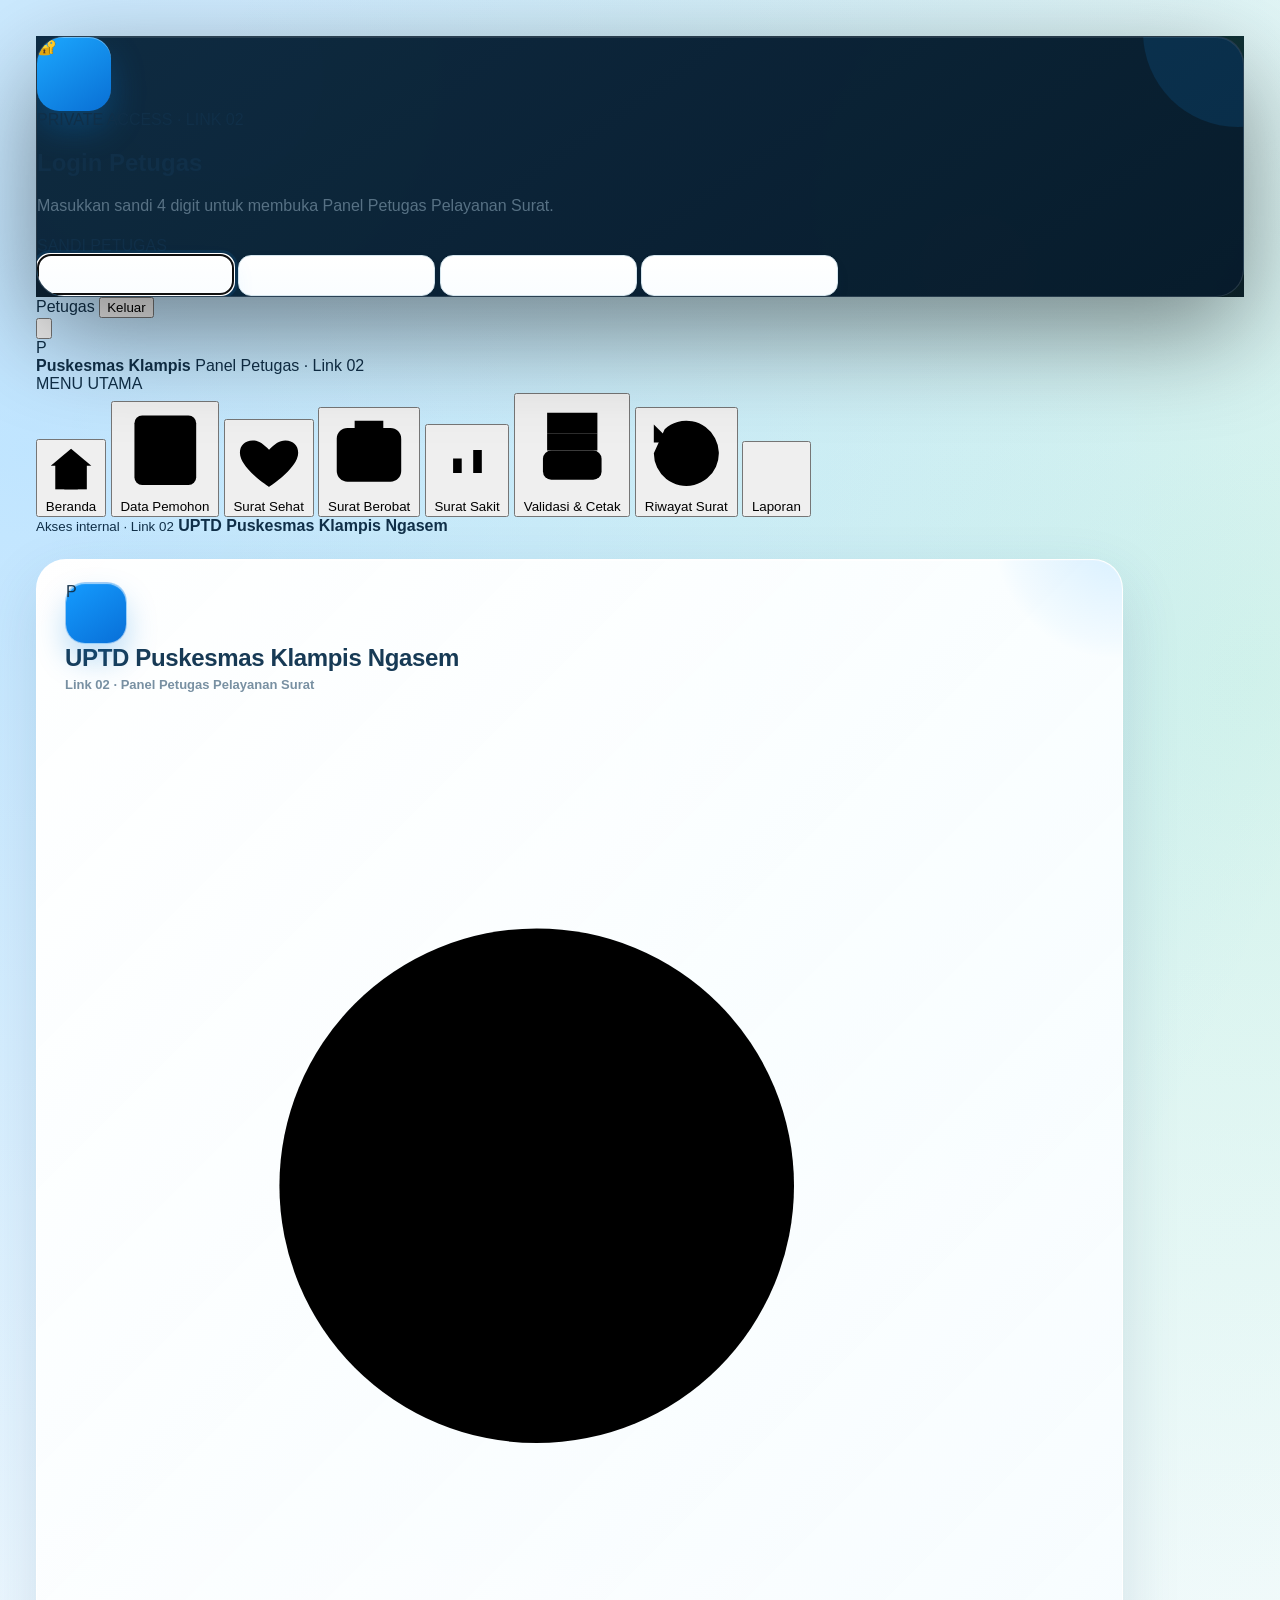
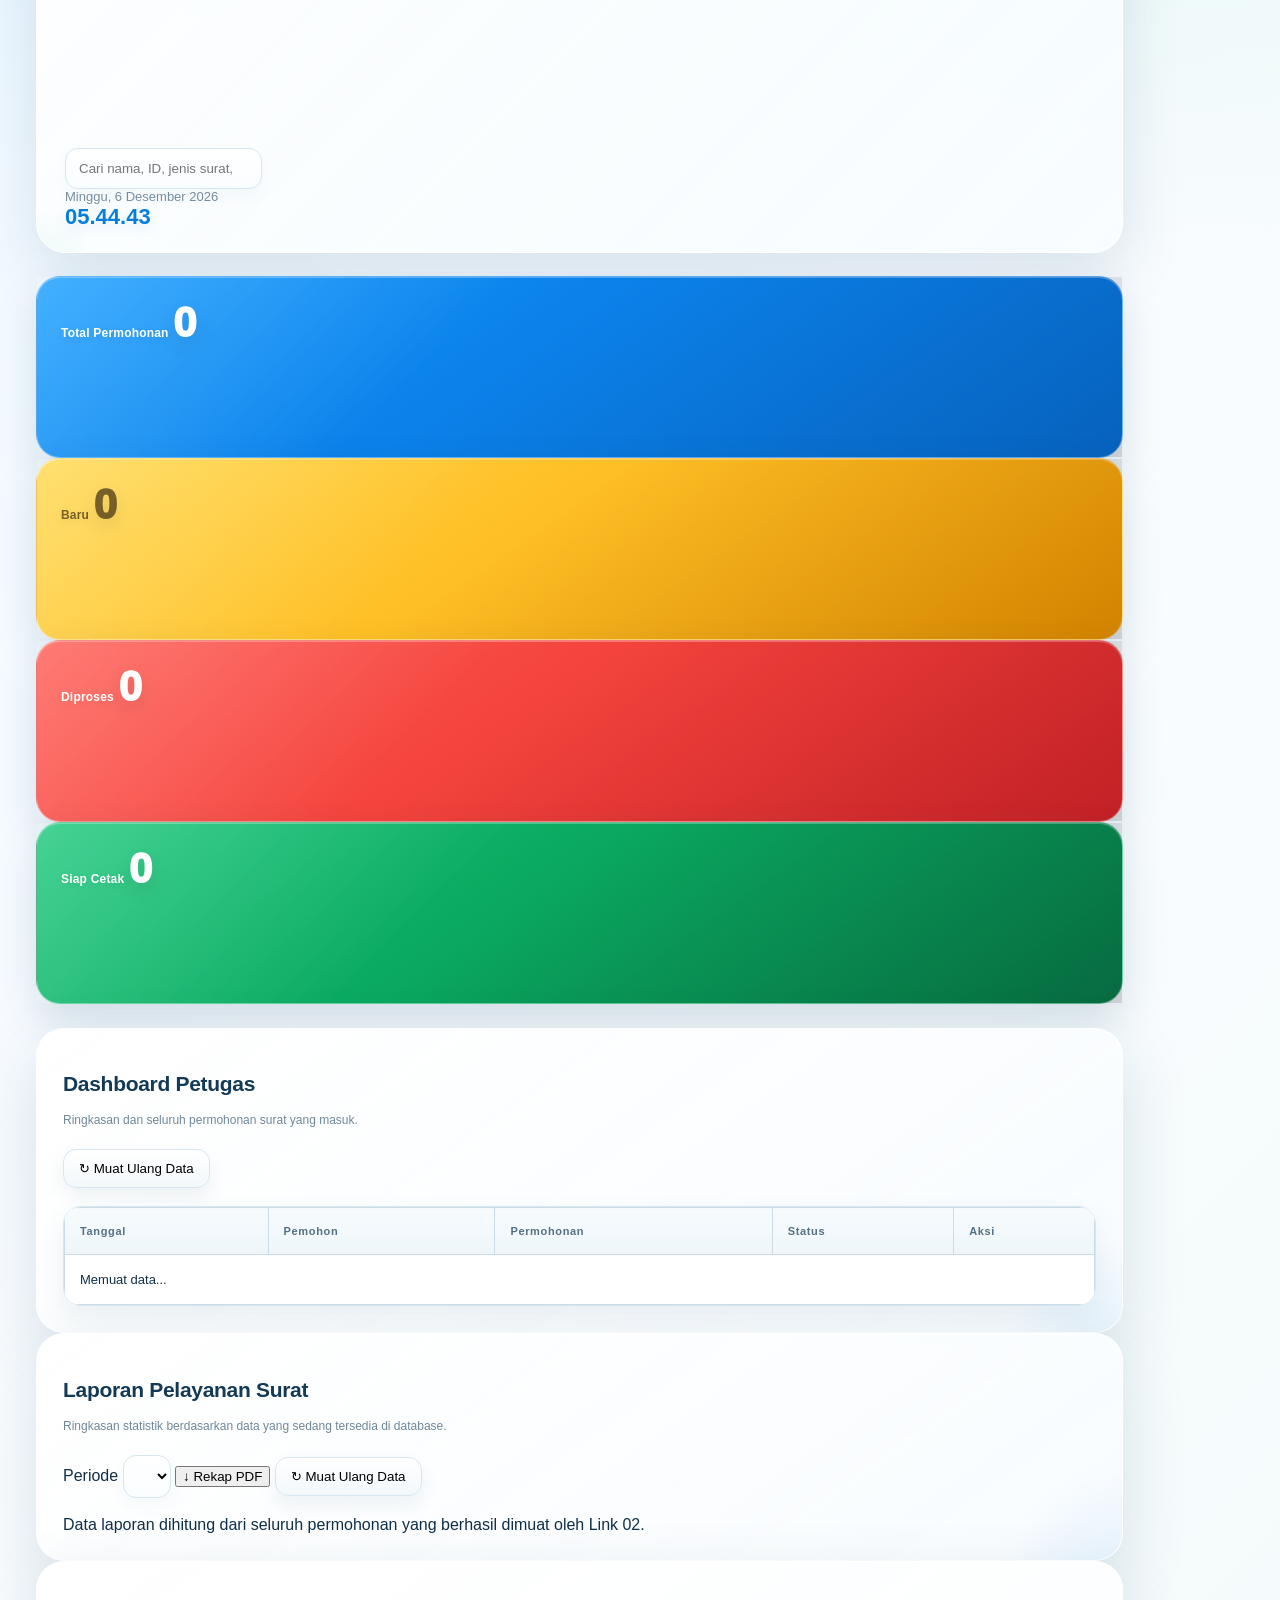
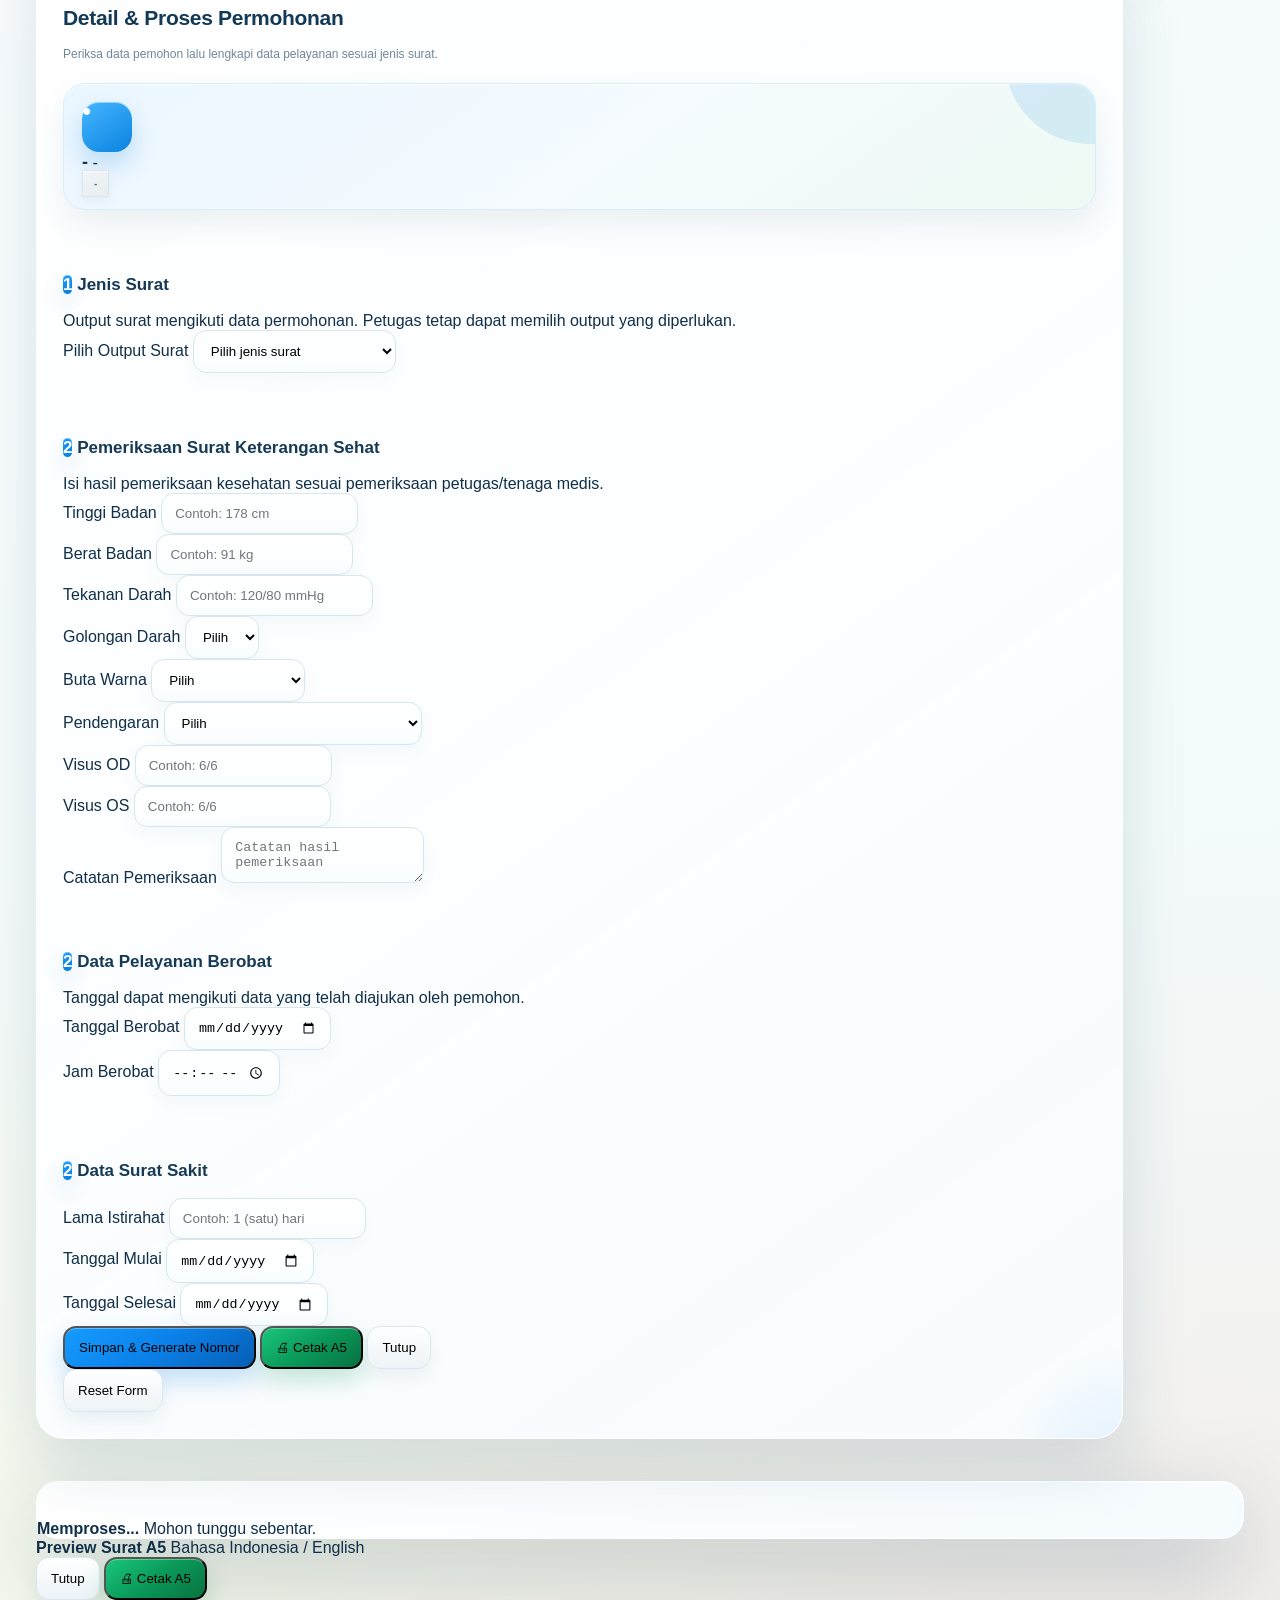
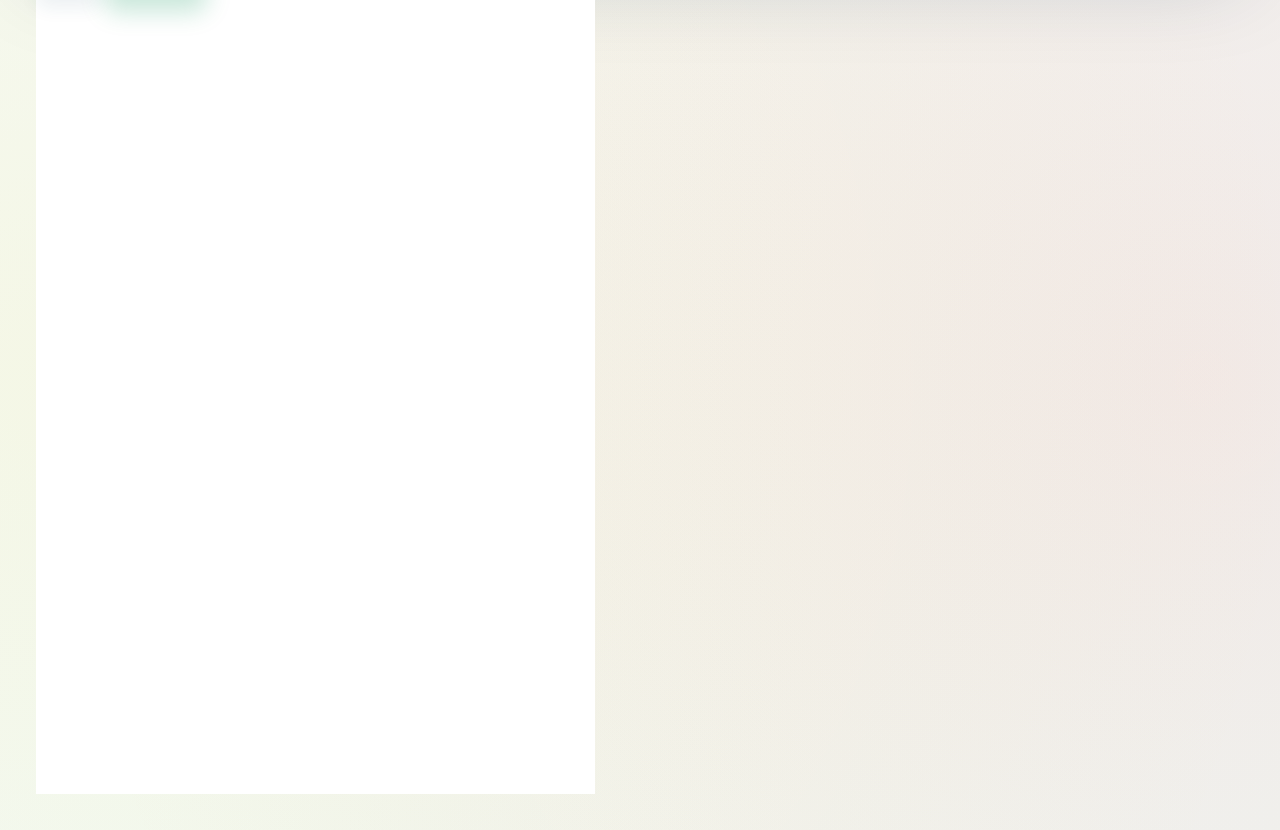
==== commit d6f17086: "Restore complete Link 02 HTML source" ====
--- a/petugas.html
+++ b/petugas.html
@@ -10,9 +10,14 @@
 
   <title>Link 02 - Petugas | UPTD Puskesmas Klampis Ngasem</title>
 
-  <link rel="stylesheet" href="./petugas.css?v=2">
+
+
+  <link rel="stylesheet" href="./petugas.css?v=3">
+
 
 </head>
+
+
 
 <body>
   <div id="petugasAuthGate" aria-modal="true" role="dialog" aria-label="Login Petugas">
@@ -36,6 +41,7 @@
     <button type="button" id="petugasLogoutBtn" class="petugas-logout-btn">Keluar</button>
   </div>
 
+
   <button type="button" class="sidebar-toggle" id="sidebarToggle" aria-label="Buka menu petugas" title="Menu">
     <svg viewBox="0 0 24 24"><path d="M4 7h16M4 12h16M4 17h16"></path></svg>
   </button>
@@ -102,6 +108,8 @@
 
 <div class="container">
 
+
+
     <!-- HEADER -->
 
     <header>
@@ -121,6 +129,8 @@
           </div>
 
         </div>
+
+
 
         <div class="header-search" role="search">
           <svg viewBox="0 0 24 24" aria-hidden="true"><circle cx="11" cy="11" r="6"></circle><path d="m16 16 4 4"></path></svg>
@@ -139,6 +149,8 @@
 
     </header>
 
+
+
     <!-- STATISTIK -->
 
     <section class="stats">
@@ -151,6 +163,8 @@
 
       </div>
 
+
+
       <div class="stat">
 
         <small>Baru</small>
@@ -159,6 +173,8 @@
 
       </div>
 
+
+
       <div class="stat">
 
         <small>Diproses</small>
@@ -167,6 +183,8 @@
 
       </div>
 
+
+
       <div class="stat">
 
         <small>Siap Cetak</small>
@@ -177,6 +195,8 @@
 
     </section>
 
+
+
     <!-- DAFTAR -->
 
     <section class="panel" id="dataPanel">
@@ -191,6 +211,8 @@
 
         </div>
 
+
+
         <button class="refresh-btn" onclick="loadData()">
 
           ↻ Muat Ulang Data
@@ -199,6 +221,8 @@
 
       </div>
 
+
+
       <div class="table-wrap">
 
         <table>
@@ -221,6 +245,8 @@
 
           </thead>
 
+
+
           <tbody id="tabelData">
 
             <tr>
@@ -240,6 +266,8 @@
       </div>
 
     </section>
+
+
 
     <!-- LAPORAN -->
     <section class="panel" id="laporanPanel">
@@ -264,6 +292,8 @@
     <!-- DETAIL -->
     <section class="panel" id="detail">
 
+
+
       <div class="panel-head">
 
         <div>
@@ -276,6 +306,8 @@
 
       </div>
 
+
+
       <!-- IDENTITAS PEMOHON -->
 
       <div class="detail-hero">
@@ -294,6 +326,8 @@
 
         </div>
 
+
+
         <div class="detail-status">
 
           <span id="statusHero" class="badge badge-other">-</span>
@@ -302,8 +336,12 @@
 
       </div>
 
+
+
       <div class="info-grid" id="dataPemohon"></div>
 
+
+
       <!-- JENIS SURAT -->
 
       <div class="section">
@@ -316,12 +354,16 @@
 
         </h3>
 
+
+
         <div class="helper">
 
           Output surat mengikuti data permohonan. Petugas tetap dapat memilih output yang diperlukan.
 
         </div>
 
+
+
         <div class="field">
 
           <label class="required">Pilih Output Surat</label>
@@ -342,6 +384,8 @@
 
       </div>
 
+
+
       <!-- FORM SEHAT -->
 
       <div id="formSehat" class="section hidden">
@@ -354,14 +398,20 @@
 
         </h3>
 
+
+
         <div class="helper">
 
           Isi hasil pemeriksaan kesehatan sesuai pemeriksaan petugas/tenaga medis.
 
         </div>
 
+
+
         <div class="form-grid">
 
+
+
           <div class="field">
 
             <label>Tinggi Badan</label>
@@ -370,6 +420,8 @@
 
           </div>
 
+
+
           <div class="field">
 
             <label>Berat Badan</label>
@@ -378,6 +430,8 @@
 
           </div>
 
+
+
           <div class="field">
 
             <label>Tekanan Darah</label>
@@ -386,6 +440,8 @@
 
           </div>
 
+
+
           <div class="field">
 
             <label>Golongan Darah</label>
@@ -406,6 +462,8 @@
 
           </div>
 
+
+
           <div class="field">
 
             <label>Buta Warna</label>
@@ -422,6 +480,8 @@
 
           </div>
 
+
+
           <div class="field">
 
             <label>Pendengaran</label>
@@ -438,6 +498,8 @@
 
           </div>
 
+
+
           <div class="field">
 
             <label>Visus OD</label>
@@ -446,6 +508,8 @@
 
           </div>
 
+
+
           <div class="field">
 
             <label>Visus OS</label>
@@ -454,6 +518,8 @@
 
           </div>
 
+
+
           <div class="field full">
 
             <label>Catatan Pemeriksaan</label>
@@ -462,10 +528,14 @@
 
           </div>
 
+
+
         </div>
 
       </div>
 
+
+
       <!-- FORM BEROBAT -->
 
       <div id="formBerobat" class="section hidden">
@@ -478,14 +548,20 @@
 
         </h3>
 
+
+
         <div class="helper">
 
           Tanggal dapat mengikuti data yang telah diajukan oleh pemohon.
 
         </div>
 
+
+
         <div class="form-grid">
 
+
+
           <div class="field">
 
             <label>Tanggal Berobat</label>
@@ -494,6 +570,8 @@
 
           </div>
 
+
+
           <div class="field">
 
             <label>Jam Berobat</label>
@@ -502,10 +580,14 @@
 
           </div>
 
+
+
         </div>
 
       </div>
 
+
+
       <!-- FORM SAKIT -->
 
       <div id="formSakit" class="section hidden">
@@ -518,8 +600,12 @@
 
         </h3>
 
+
+
         <div class="form-grid">
 
+
+
           <div class="field">
 
             <label>Lama Istirahat</label>
@@ -528,6 +614,8 @@
 
           </div>
 
+
+
           <div class="field">
 
             <label>Tanggal Mulai</label>
@@ -536,6 +624,8 @@
 
           </div>
 
+
+
           <div class="field">
 
             <label>Tanggal Selesai</label>
@@ -544,10 +634,14 @@
 
           </div>
 
+
+
         </div>
 
       </div>
 
+
+
       <!-- ACTIONS -->
 
       <div class="action-bar">
@@ -560,12 +654,16 @@
 
           </button>
 
+
+
           <button id="btnCetakA5" class="btn btn-print hidden" onclick="cetakA5()">
 
             🖨 Cetak A5
 
           </button>
 
+
+
           <button class="btn btn-secondary" onclick="tutupDetail()">
 
             Tutup
@@ -574,6 +672,8 @@
 
         </div>
 
+
+
         <div class="action-right">
 
           <button class="btn btn-secondary" onclick="resetFormProses()">
@@ -586,12 +686,16 @@
 
       </div>
 
+
+
       <div id="message" class="message"></div>
 
     </section>
 
   </div>
 
+
+
   <!-- LOADING -->
 
   <div id="loadingOverlay" class="loading-overlay">
@@ -607,6 +711,8 @@
     </div>
 
   </div>
+
+
 
   <script>
 
@@ -768,6 +874,9 @@
       }
     }
 
+
+
+
     function downloadMonthlyReportPdf(){
       const monthSelect=document.getElementById('reportMonth');
       const selectedMonth=monthSelect ? monthSelect.value : '';
@@ -776,7 +885,7 @@
       const rows=list.map(function(item,index){return '<tr><td>'+(index+1)+'</td><td>'+escapeHtml(formatTanggalList(item.TIMESTAMP||'-'))+'</td><td>'+escapeHtml(item.NAMA||'-')+'</td><td>'+escapeHtml(getJenisLabel(item.JENIS_PERMOHONAN,item.JENIS_SURAT))+'</td><td>'+escapeHtml(item.STATUS||'-')+'</td></tr>';}).join('') || '<tr><td colspan="5">Tidak ada data untuk periode ini.</td></tr>';
       const popup=window.open('','_blank','width=900,height=650');
       if(!popup){alert('Izinkan pop-up untuk membuat rekap PDF.');return;}
-      popup.document.write('<!DOCTYPE html><html lang="id"><head><title>Rekap Surat '+escapeHtml(period)+'</title></head><body><h1>Rekap Data Pelayanan Surat</h1><p>UPTD Puskesmas Klampis Ngasem · Periode: '+escapeHtml(period)+'</p><div class="summary">Total permohonan: '+list.length+'</div><table><thead><tr><th>No.</th><th>Tanggal</th><th>Nama Pemohon</th><th>Jenis Surat</th><th>Status</th></tr></thead><tbody>'+rows+'</tbody></table><script>window.onload=function(){window.print();};<\/script></body></html>');
+      popup.document.write('<!DOCTYPE html><html lang="id"><head><title>Rekap Surat '+escapeHtml(period)+'</title><style>body{font-family:Arial,sans-serif;color:#173c56;padding:28px}h1{margin:0 0 5px;font-size:21px}p{margin:0 0 22px;color:#577184}table{width:100%;border-collapse:collapse;font-size:12px}th,td{padding:9px;border:1px solid #cbdce7;text-align:left}th{background:#eaf5ff}.summary{margin:16px 0;padding:12px;background:#f5faff;border-radius:8px;font-weight:bold}@media print{body{padding:0}}</style></head><body><h1>Rekap Data Pelayanan Surat</h1><p>UPTD Puskesmas Klampis Ngasem · Periode: '+escapeHtml(period)+'</p><div class="summary">Total permohonan: '+list.length+'</div><table><thead><tr><th>No.</th><th>Tanggal</th><th>Nama Pemohon</th><th>Jenis Surat</th><th>Status</th></tr></thead><tbody>'+rows+'</tbody></table><script>window.onload=function(){window.print();};<\/script></body></html>');
       popup.document.close();
     }
 
@@ -786,9 +895,13 @@
 
     ========================================== */
 
+
+
     function loadData(){
 
       setLoading(true, 'Memuat permohonan', 'Mengambil data terbaru dari database...');
+
+
 
       google.script.run
 
@@ -818,11 +931,15 @@
 
     }
 
+
+
     /* ==========================================
 
        RENDER TABLE
 
     ========================================== */
+
+
 
     function renderData(data){
 
@@ -831,14 +948,20 @@
 
       const tbody = document.getElementById('tabelData');
 
+
+
       tbody.innerHTML = '';
 
+
+
       let baru = 0;
 
       let proses = 0;
 
       let selesai = 0;
 
+
+
       if(!data || data.length === 0){
 
         tbody.innerHTML = `
@@ -859,12 +982,16 @@
 
         `;
 
+
+
         updateStats(0,0,0,0);
 
         return;
 
       }
 
+
+
       const sorted = [...data].sort(function(a,b){
 
         const ta = new Date(a.TIMESTAMP || 0).getTime();
@@ -875,30 +1002,46 @@
 
       });
 
+
+
       sorted.forEach(function(item){
 
+
+
         const status = String(item.STATUS || '').toUpperCase();
 
+
+
         if(status === 'BARU') baru++;
 
+
+
         if(status === 'DIPROSES' || status === 'SIAP CETAK'){
 
           proses++;
 
         }
 
+
+
         if(status === 'SIAP CETAK'){
 
           selesai++;
 
         }
 
+
+
         const tr = document.createElement('tr');
 
+
+
         const jenis = getJenisLabel(item.JENIS_PERMOHONAN, item.JENIS_SURAT);
 
         const badgeClass = getBadgeClass(status);
 
+
+
         tr.innerHTML = `
 
           <td>
@@ -909,6 +1052,8 @@
 
           </td>
 
+
+
           <td>
 
             <div class="name">${escapeHtml(item.NAMA || '-')}</div>
@@ -921,6 +1066,8 @@
 
           </td>
 
+
+
           <td>
 
             <div>${escapeHtml(jenis)}</div>
@@ -929,6 +1076,8 @@
 
           </td>
 
+
+
           <td>
 
             <span class="badge ${badgeClass}">
@@ -939,6 +1088,8 @@
 
           </td>
 
+
+
           <td>
 
             <button
@@ -955,20 +1106,28 @@
 
         `;
 
+
+
         tbody.appendChild(tr);
 
       });
 
+
+
       updateStats(data.length, baru, proses, selesai);
 
     }
 
+
+
     /* ==========================================
 
        STATS
 
     ========================================== */
 
+
+
     function updateStats(total, baru, proses, selesai){
 
       document.getElementById('total').innerText = total;
@@ -981,22 +1140,30 @@
 
     }
 
+
+
     /* ==========================================
 
        OPEN DETAIL
 
     ========================================== */
 
+
+
     function bukaDetail(id){
 
       setLoading(true, 'Membuka permohonan', 'Mengambil detail pemohon...');
 
+
+
       google.script.run
 
         .withSuccessHandler(function(data){
 
           setLoading(false);
 
+
+
           if(!data){
 
             alert('Data permohonan tidak ditemukan.');
@@ -1005,6 +1172,8 @@
 
           }
 
+
+
           dataAktif = data;
 
           tampilDetail(data);
@@ -1023,30 +1192,42 @@
 
     }
 
+
+
     /* ==========================================
 
        DETAIL
 
     ========================================== */
 
+
+
     function tampilDetail(data){
 
       const detail = document.getElementById('detail');
 
+
+
       detail.style.display = 'block';
 
+
+
       document.getElementById('namaHero').innerText = data.NAMA || '-';
 
       document.getElementById('jenisHero').innerText =
 
         getJenisLabel(data.JENIS_PERMOHONAN, data.JENIS_SURAT);
 
+
+
       const statusHero = document.getElementById('statusHero');
 
       statusHero.innerText = data.STATUS || '-';
 
       statusHero.className = 'badge ' + getBadgeClass(String(data.STATUS || '').toUpperCase());
 
+
+
       document.getElementById('dataPemohon').innerHTML = `
 
         ${infoItem('Nama', data.NAMA || '-')}
@@ -1065,14 +1246,22 @@
 
       `;
 
+
+
       populateFormFromData(data);
 
+
+
       document.getElementById('message').style.display = 'none';
 
+
+
       detail.scrollIntoView({behavior:'smooth', block:'start'});
 
     }
 
+
+
     function infoItem(label, value, full){
 
       return `
@@ -1089,28 +1278,40 @@
 
     }
 
+
+
     /* ==========================================
 
        JENIS SURAT
 
     ========================================== */
 
+
+
     function ubahJenisSurat(){
 
       sembunyikanSemuaForm();
 
+
+
       const jenis = document.getElementById('jenisSurat').value;
 
+
+
       if(jenis === 'SEHAT'){
 
         document.getElementById('formSehat').classList.remove('hidden');
 
       }
 
+
+
       if(jenis === 'BEROBAT'){
 
         document.getElementById('formBerobat').classList.remove('hidden');
 
+
+
         if(dataAktif && dataAktif.TANGGAL_BEROBAT){
 
           document.getElementById('tanggalBerobatPetugas').value =
@@ -1121,6 +1322,8 @@
 
       }
 
+
+
       if(jenis === 'SAKIT'){
 
         document.getElementById('formSakit').classList.remove('hidden');
@@ -1129,6 +1332,8 @@
 
     }
 
+
+
     function sembunyikanSemuaForm(){
 
       ['formSehat','formBerobat','formSakit'].forEach(function(id){
@@ -1139,18 +1344,26 @@
 
     }
 
+
+
     /* ==========================================
 
        POPULATE FORM
 
     ========================================== */
 
+
+
     function populateFormFromData(data){
 
       resetFormProses(false);
 
+
+
       let jenis = '';
 
+
+
       if(data.JENIS_SURAT === 'SEHAT') jenis = 'SEHAT';
 
       else if(data.JENIS_SURAT === 'BEROBAT') jenis = 'BEROBAT';
@@ -1163,8 +1376,12 @@
 
       else if(data.JENIS_PERMOHONAN === 'SURAT_SAKIT') jenis = 'SAKIT';
 
+
+
       document.getElementById('jenisSurat').value = jenis;
 
+
+
       setValue('tinggiBadan', data.TINGGI_BADAN);
 
       setValue('beratBadan', data.BERAT_BADAN);
@@ -1183,30 +1400,42 @@
 
       setValue('catatanPemeriksaan', data.CATATAN_PEMERIKSAAN);
 
+
+
       setValue('tanggalBerobatPetugas', ubahTanggalUntukInput(data.TANGGAL_BEROBAT));
 
       setValue('jamBerobat', data.JAM_BEROBAT);
 
+
+
       setValue('lamaSakit', data.LAMA_SAKIT);
 
       setValue('tanggalMulaiSakit', ubahTanggalUntukInput(data.TANGGAL_MULAI_SAKIT));
 
       setValue('tanggalSelesaiSakit', ubahTanggalUntukInput(data.TANGGAL_SELESAI_SAKIT));
 
+
+
       ubahJenisSurat();
 
+
+
       const ready = String(data.STATUS || '').toUpperCase() === 'SIAP CETAK' || !!data.NOMOR_SURAT;
 
       document.getElementById('btnCetakA5').classList.toggle('hidden', !ready);
 
     }
 
+
+
     /* ==========================================
 
        SAVE
 
     ========================================== */
 
+
+
     function simpanProses(){
 
       if(!dataAktif){
@@ -1217,8 +1446,12 @@
 
       }
 
+
+
       const jenis = value('jenisSurat');
 
+
+
       if(!jenis){
 
         alert('Pilih jenis surat.');
@@ -1227,12 +1460,16 @@
 
       }
 
+
+
       const data = {
 
         id: dataAktif.ID,
 
         jenisSurat: jenis,
 
+
+
         /* SEHAT */
 
         tinggiBadan: value('tinggiBadan'),
@@ -1253,12 +1490,16 @@
 
         catatanPemeriksaan: value('catatanPemeriksaan'),
 
+
+
         /* BEROBAT */
 
         tanggalBerobat: value('tanggalBerobatPetugas'),
 
         jamBerobat: value('jamBerobat'),
 
+
+
         /* SAKIT */
 
         lamaSakit: value('lamaSakit'),
@@ -1267,16 +1508,24 @@
 
         tanggalSelesaiSakit: value('tanggalSelesaiSakit'),
 
+
+
       };
 
+
+
       const btn = document.getElementById('btnSimpan');
 
       btn.disabled = true;
 
       btn.innerText = 'Memproses...';
 
+
+
       setLoading(true, 'Memproses surat', 'Menyimpan data dan membuat nomor surat...');
 
+
+
       google.script.run
 
         .withSuccessHandler(function(result){
@@ -1287,8 +1536,12 @@
 
           btn.innerText = 'Simpan & Generate Nomor';
 
+
+
           const nomor = result && result.nomorSurat ? result.nomorSurat : '-';
 
+
+
           if(dataAktif){
 
             dataAktif.NOMOR_SURAT = nomor;
@@ -1301,8 +1554,12 @@
 
           }
 
+
+
           document.getElementById('btnCetakA5').classList.remove('hidden');
 
+
+
           tampilMessage(
 
             'success',
@@ -1341,6 +1598,8 @@
 
           );
 
+
+
           /* refresh data setelah proses */
 
           google.script.run
@@ -1357,6 +1616,8 @@
 
             .getPermohonanList(petugasSessionToken);
 
+
+
         })
 
         .withFailureHandler(function(error){
@@ -1367,6 +1628,8 @@
 
           btn.innerText = 'Simpan & Generate Nomor';
 
+
+
           tampilMessage(
 
             'error',
@@ -1383,12 +1646,16 @@
 
     }
 
+
+
     /* ==========================================
 
        RESET / CLOSE
 
     ========================================== */
 
+
+
     function resetFormProses(showMessage){
 
       [
@@ -1429,12 +1696,18 @@
 
       });
 
+
+
       sembunyikanSemuaForm();
 
       document.getElementById('btnCetakA5').classList.add('hidden');
 
+
+
       const message = document.getElementById('message');
 
+
+
       if(showMessage === false){
 
         message.style.display = 'none';
@@ -1447,6 +1720,8 @@
 
     }
 
+
+
     function tutupDetail(){
 
       document.getElementById('detail').style.display = 'none';
@@ -1457,6 +1732,8 @@
 
       dataAktif = null;
 
+
+
       window.scrollTo({
 
         top:0,
@@ -1467,11 +1744,16 @@
 
     }
 
+
+
     /* ==========================================
 
        CETAK A5 - FORMAT RESMI BILINGUAL
 
     ========================================== */
+
+
+
 
     /* ==========================================
        CETAK A5 - PREVIEW + PRINT, TANPA LOGO
@@ -1729,7 +2011,837 @@
       }
 
       return `
+        <style>
+          #printPreviewSheet,
+          #printPreviewSheet *{
+            box-sizing:border-box;
+          }
+
+          #printPreviewSheet{
+            width:148mm !important;
+            min-width:148mm !important;
+            max-width:148mm !important;
+            min-height:210mm;
+            background:#fff;
+            color:#111;
+            font-family:Arial,Helvetica,sans-serif;
+            overflow:hidden;
+          }
+
+          #printPreviewSheet table,
+          #printPreviewSheet .hasil,
+          #printPreviewSheet .identitas{
+            width:100% !important;
+            min-width:0 !important;
+            max-width:100% !important;
+            table-layout:fixed;
+          }
+
+          #printPreviewSheet th,
+          #printPreviewSheet td{
+            min-width:0 !important;
+            overflow-wrap:anywhere;
+            word-break:normal;
+          }
+
+          #printPreviewSheet .sheet{
+            width:148mm;
+            min-height:210mm;
+            padding:10mm 11mm 9mm;
+            background:#fff;
+            font-size:9.7pt;
+            line-height:1.38;
+          }
+
+          #printPreviewSheet .kop{
+            min-height:28mm;
+            border-bottom:1.2px solid #111;
+            padding:0 0 4mm;
+            text-align:center;
+          }
+
+          #printPreviewSheet .gov{
+            font-size:10.7pt;
+            font-weight:700;
+            letter-spacing:.15px;
+            margin-top:1mm;
+          }
+
+          #printPreviewSheet .dinas{
+            font-size:9.2pt;
+            margin-top:1mm;
+          }
+
+          #printPreviewSheet .puskesmas{
+            font-size:11.5pt;
+            font-weight:800;
+            margin-top:1mm;
+          }
+
+          #printPreviewSheet .alamat{
+            font-size:7.8pt;
+            margin-top:1.2mm;
+            white-space:nowrap;
+          }
+
+          #printPreviewSheet .title{
+            text-align:center;
+            margin:4mm 0 1mm;
+            font-size:11.5pt;
+            font-weight:800;
+            text-decoration:underline;
+          }
+
+          #printPreviewSheet .subtitle{
+            text-align:center;
+            font-size:8.7pt;
+            font-weight:600;
+            margin-bottom:2mm;
+          }
+
+          #printPreviewSheet .nomor{
+            text-align:center;
+            font-size:8.8pt;
+            margin-bottom:4.5mm;
+          }
+
+          #printPreviewSheet p{
+            margin:0 0 3.2mm;
+          }
+
+          #printPreviewSheet .opening,
+          #printPreviewSheet .bodytext{
+            text-align:left;
+          }
+
+          #printPreviewSheet .en{
+            font-size:8.4pt;
+            font-style:italic;
+            color:#333;
+          }
+
+          #printPreviewSheet .identitas{
+            width:100% !important;
+            min-width:0 !important;
+            max-width:100% !important;
+            table-layout:fixed;
+            border-collapse:collapse;
+            margin:1mm 0 3mm;
+          }
+
+          #printPreviewSheet .identitas td{
+            padding:1.2mm 0;
+            vertical-align:top;
+          }
+
+          #printPreviewSheet .identitas td:first-child{
+            width:39%;
+          }
+
+          #printPreviewSheet .identitas td,
+          #printPreviewSheet .hasil td{
+            overflow-wrap:anywhere;
+            word-break:normal;
+          }
+
+          #printPreviewSheet .hasil{
+            width:100% !important;
+            min-width:0 !important;
+            max-width:100% !important;
+            table-layout:fixed;
+            border-collapse:collapse;
+            margin:2mm 0 3.5mm;
+          }
+
+          #printPreviewSheet .hasil td{
+            padding:1.25mm 1.6mm;
+            border:.35mm solid #333;
+            vertical-align:top;
+          }
+
+          #printPreviewSheet .hasil td:first-child{
+            width:54%;
+          }
+
+          #printPreviewSheet .compact td{
+            padding:1.5mm 1.6mm;
+          }
+
+          #printPreviewSheet .healthy{
+            text-align:center;
+            font-size:12pt;
+            font-weight:800;
+            margin:2mm 0 3mm;
+          }
+
+          #printPreviewSheet .healthy span{
+            font-size:9.5pt;
+            font-weight:700;
+          }
+
+          #printPreviewSheet .ttd{
+            display:flex;
+            justify-content:flex-end;
+            margin-top:7mm;
+          }
+
+          #printPreviewSheet .ttd-box{
+            width:48%;
+            text-align:center;
+            font-size:9pt;
+          }
+
+          #printPreviewSheet .ttd-space{
+            height:22mm;
+          }
+
+          #printPreviewSheet .ttd-name{
+            font-weight:700;
+            text-decoration:underline;
+          }
+
+          #printPreviewSheet .small{
+            font-size:8pt;
+          }
+
+          #printPreviewSheet .signature-doctor{
+            margin-top:2mm;
+          }
         
+
+    /* =========================================================
+       ENHANCED PREMIUM 3D DESKTOP UI
+       Visual direction: rich color cards, soft glass, HD depth
+       ========================================================= */
+
+    :root{
+      --ui-blue-1:#159cff;
+      --ui-blue-2:#086fd7;
+      --ui-green-1:#18c77a;
+      --ui-green-2:#087a49;
+      --ui-yellow-1:#ffd84d;
+      --ui-yellow-2:#ef9500;
+      --ui-red-1:#ff5a52;
+      --ui-red-2:#dc252b;
+      --ui-purple-1:#a968ff;
+      --ui-purple-2:#6a35d6;
+      --ui-deep:#102f48;
+    }
+
+    body{
+      background:
+        radial-gradient(circle at 2% 8%,rgba(21,156,255,.20),transparent 25%),
+        radial-gradient(circle at 98% 12%,rgba(24,199,122,.15),transparent 24%),
+        radial-gradient(circle at 6% 92%,rgba(255,216,77,.12),transparent 23%),
+        radial-gradient(circle at 94% 92%,rgba(255,90,82,.11),transparent 22%),
+        linear-gradient(135deg,#e8f6ff 0%,#f9fcff 44%,#effaf7 100%);
+      color:var(--ui-deep);
+    }
+
+    .container{
+      width:min(1420px,92%);
+      padding-bottom:42px;
+    }
+
+    /* TOP HEADER */
+    header{
+      padding:24px 0 20px;
+    }
+
+    .topbar{
+      position:relative;
+      overflow:hidden;
+      padding:22px 28px;
+      border-radius:30px;
+      background:
+        linear-gradient(135deg,rgba(255,255,255,.99),rgba(247,252,255,.92));
+      border:1px solid rgba(255,255,255,.95);
+      box-shadow:
+        0 22px 60px rgba(27,77,111,.14),
+        inset 0 1px 0 rgba(255,255,255,.95);
+    }
+
+    .topbar::before{
+      content:"";
+      position:absolute;
+      width:250px;
+      height:250px;
+      right:-120px;
+      top:-150px;
+      border-radius:50%;
+      background:radial-gradient(circle,rgba(21,156,255,.16),rgba(21,156,255,.03) 60%,transparent 70%);
+      pointer-events:none;
+    }
+
+    .topbar::after{
+      content:"";
+      position:absolute;
+      width:170px;
+      height:170px;
+      left:-95px;
+      bottom:-125px;
+      border-radius:50%;
+      background:radial-gradient(circle,rgba(24,199,122,.10),transparent 70%);
+      pointer-events:none;
+    }
+
+    .brand-wrap{
+      position:relative;
+      z-index:2;
+    }
+
+    .brand-icon{
+      width:60px;
+      height:60px;
+      border-radius:20px;
+      background:linear-gradient(145deg,var(--ui-blue-1) 0%,var(--ui-blue-2) 100%);
+      box-shadow:
+        0 16px 30px rgba(8,126,219,.26),
+        inset 0 1px 0 rgba(255,255,255,.55);
+      transform:perspective(700px) rotateX(3deg);
+      border:1px solid rgba(255,255,255,.58);
+    }
+
+    .brand h1{
+      font-size:24px;
+      letter-spacing:-.35px;
+      color:#173a55;
+    }
+
+    .brand p{
+      font-size:13px;
+      color:#7890a2;
+      font-weight:600;
+    }
+
+    .clock{
+      position:relative;
+      z-index:2;
+    }
+
+    #tanggal{
+      color:#768da0;
+      font-size:13px;
+    }
+
+    #jam{
+      color:#087edb;
+      font-size:22px;
+      font-weight:900;
+      text-shadow:0 5px 16px rgba(8,126,219,.14);
+    }
+
+    /* COLORFUL 3D STATS */
+    .stats{
+      grid-template-columns:repeat(4,1fr);
+      gap:18px;
+      margin:3px 0 24px;
+    }
+
+    .stat{
+      min-height:126px;
+      padding:20px 22px;
+      border:1px solid rgba(255,255,255,.34);
+      border-radius:24px;
+      color:#fff;
+      box-shadow:
+        0 18px 42px rgba(22,73,107,.16),
+        inset 0 1px 0 rgba(255,255,255,.28);
+      transform:translateY(0);
+      transition:transform .2s ease,box-shadow .2s ease,filter .2s ease;
+    }
+
+    .stat:hover{
+      transform:translateY(-4px);
+      box-shadow:
+        0 25px 55px rgba(22,73,107,.21),
+        inset 0 1px 0 rgba(255,255,255,.33);
+      filter:saturate(1.04);
+    }
+
+    .stat::before{
+      content:"";
+      position:absolute;
+      inset:0;
+      background:
+        linear-gradient(135deg,rgba(255,255,255,.20),transparent 38%),
+        linear-gradient(325deg,rgba(0,0,0,.12),transparent 56%);
+      pointer-events:none;
+    }
+
+    .stat::after{
+      right:-30px;
+      bottom:-38px;
+      width:112px;
+      height:112px;
+      background:rgba(255,255,255,.14);
+    }
+
+    .stat:nth-child(1){
+      background:linear-gradient(145deg,var(--ui-blue-1) 0%,#0b82ea 42%,var(--ui-blue-2) 100%);
+    }
+
+    .stat:nth-child(2){
+      background:linear-gradient(145deg,var(--ui-yellow-1) 0%,#ffc128 40%,var(--ui-yellow-2) 100%);
+      color:#5e4200;
+    }
+
+    .stat:nth-child(3){
+      background:linear-gradient(145deg,var(--ui-red-1) 0%,#f4443d 42%,var(--ui-red-2) 100%);
+    }
+
+    .stat:nth-child(4){
+      background:linear-gradient(145deg,var(--ui-green-1) 0%,#0aa860 44%,var(--ui-green-2) 100%);
+    }
+
+    .stat small,
+    .stat strong{
+      color:inherit;
+    }
+
+    .stat small{
+      font-size:12px;
+      font-weight:900;
+      letter-spacing:.2px;
+      text-shadow:0 2px 8px rgba(0,0,0,.10);
+    }
+
+    .stat strong{
+      margin-top:11px;
+      font-size:38px;
+      font-weight:950;
+      text-shadow:0 8px 18px rgba(0,0,0,.12);
+    }
+
+    /* WHITE PANELS WITH PREMIUM DEPTH */
+    .panel{
+      position:relative;
+      overflow:hidden;
+      border-radius:28px;
+      padding:24px;
+      background:
+        linear-gradient(145deg,rgba(255,255,255,.995),rgba(248,252,255,.96));
+      border:1px solid rgba(255,255,255,.95);
+      box-shadow:
+        0 24px 65px rgba(21,72,103,.15),
+        inset 0 1px 0 rgba(255,255,255,.98);
+    }
+
+    .panel::before{
+      content:"";
+      position:absolute;
+      width:250px;
+      height:250px;
+      right:-130px;
+      bottom:-155px;
+      border-radius:50%;
+      background:radial-gradient(circle,rgba(8,126,219,.10),transparent 70%);
+      pointer-events:none;
+    }
+
+    .panel-head{
+      position:relative;
+      z-index:2;
+      margin-bottom:18px;
+    }
+
+    .panel-head h2{
+      font-size:21px;
+      font-weight:900;
+      color:#123a57;
+      letter-spacing:-.3px;
+    }
+
+    .panel-head p{
+      color:#70879a;
+      font-size:12px;
+    }
+
+    .refresh-btn{
+      position:relative;
+      z-index:2;
+      padding:11px 15px;
+      border-radius:13px;
+      background:linear-gradient(180deg,#fff,#f3f8fb);
+      border:1px solid #d8e7ef;
+      box-shadow:
+        0 8px 18px rgba(38,83,110,.08),
+        inset 0 1px 0 rgba(255,255,255,.95);
+      transition:.18s ease;
+    }
+
+    .refresh-btn:hover{
+      transform:translateY(-2px);
+      box-shadow:0 12px 24px rgba(38,83,110,.12);
+    }
+
+    /* TABLE */
+    .table-wrap{
+      position:relative;
+      z-index:2;
+      border:1px solid #d5e7f0;
+      border-radius:18px;
+      overflow:hidden;
+      box-shadow:
+        0 12px 28px rgba(30,81,109,.08),
+        inset 0 1px 0 rgba(255,255,255,.95);
+    }
+
+    table{
+      background:rgba(255,255,255,.99);
+    }
+
+    th{
+      padding:15px 14px;
+      background:
+        linear-gradient(180deg,#f7fbfe,#eef6fa);
+      color:#557084;
+      font-size:11px;
+      font-weight:900;
+      letter-spacing:.65px;
+    }
+
+    td{
+      padding:16px 14px;
+      font-size:13px;
+      background:#fff;
+    }
+
+    tbody tr{
+      transition:background .16s ease,box-shadow .16s ease;
+    }
+
+    tbody tr:hover{
+      background:#fbfdff;
+      box-shadow:inset 4px 0 0 rgba(21,156,255,.65);
+    }
+
+    .name{
+      color:#103958;
+      font-size:14px;
+    }
+
+    .subtext{
+      color:#7990a2;
+    }
+
+    .badge{
+      padding:7px 11px;
+      font-size:10px;
+      font-weight:900;
+      box-shadow:
+        inset 0 1px 0 rgba(255,255,255,.7),
+        0 5px 12px rgba(30,80,105,.06);
+    }
+
+    .badge-new{
+      background:linear-gradient(145deg,#eaf6ff,#d8edff);
+      color:#0b75cf;
+      border:1px solid #cbe7fa;
+    }
+
+    .badge-process{
+      background:linear-gradient(145deg,#fff6cf,#ffe9a0);
+      color:#9b6800;
+      border:1px solid #f6dfa0;
+    }
+
+    .badge-ready{
+      background:linear-gradient(145deg,#e7f9ef,#d4f2e2);
+      color:#16804f;
+      border:1px solid #c5e8d5;
+    }
+
+    .badge-other{
+      background:linear-gradient(145deg,#f2f5f7,#e7edf1);
+      color:#5e7282;
+      border:1px solid #dbe5eb;
+    }
+
+    .btn{
+      border-radius:13px;
+      min-height:43px;
+      padding:10px 14px;
+      box-shadow:
+        inset 0 1px 0 rgba(255,255,255,.30),
+        0 8px 18px rgba(27,72,98,.08);
+      transition:transform .18s ease,box-shadow .18s ease,filter .18s ease;
+    }
+
+    .btn:hover{
+      transform:translateY(-2px);
+      filter:saturate(1.04);
+      box-shadow:
+        inset 0 1px 0 rgba(255,255,255,.34),
+        0 12px 25px rgba(27,72,98,.12);
+    }
+
+    .btn-primary{
+      background:linear-gradient(145deg,#159cff 0%,#0b82ea 48%,#075eb6 100%);
+      box-shadow:
+        0 12px 25px rgba(8,126,219,.23),
+        inset 0 1px 0 rgba(255,255,255,.34);
+    }
+
+    .btn-success,
+    .btn-print{
+      background:linear-gradient(145deg,#1ac77b 0%,#0a9959 50%,#087241 100%);
+      box-shadow:
+        0 12px 25px rgba(8,145,85,.22),
+        inset 0 1px 0 rgba(255,255,255,.34);
+    }
+
+    .btn-secondary{
+      background:linear-gradient(180deg,#ffffff,#edf3f7);
+      border:1px solid #d9e7ee;
+    }
+
+    /* DETAIL CARD */
+    .detail-hero{
+      position:relative;
+      overflow:hidden;
+      border-radius:22px;
+      padding:18px;
+      background:
+        linear-gradient(145deg,#eaf6ff 0%,#f5fbff 52%,#eefaf4 100%);
+      border:1px solid #d8edf8;
+      box-shadow:
+        0 14px 32px rgba(29,91,122,.09),
+        inset 0 1px 0 rgba(255,255,255,.95);
+    }
+
+    .detail-hero::after{
+      content:"";
+      position:absolute;
+      width:170px;
+      height:170px;
+      top:-110px;
+      right:-80px;
+      border-radius:50%;
+      background:rgba(8,126,219,.12);
+    }
+
+    .person-icon{
+      width:50px;
+      height:50px;
+      border-radius:17px;
+      background:linear-gradient(145deg,#45b7ff,#0a82df);
+      color:#fff;
+      box-shadow:
+        0 12px 24px rgba(8,126,219,.22),
+        inset 0 1px 0 rgba(255,255,255,.45);
+    }
+
+    .detail-title strong{
+      font-size:18px;
+      color:#123a57;
+    }
+
+    .info{
+      background:linear-gradient(145deg,#fbfdff,#f2f8fb);
+      border:1px solid #dceaf1;
+      box-shadow:
+        0 8px 20px rgba(38,80,103,.045),
+        inset 0 1px 0 rgba(255,255,255,.9);
+    }
+
+    .section{
+      margin-top:24px;
+      padding-top:24px;
+    }
+
+    .section-number{
+      width:32px;
+      height:32px;
+      border-radius:11px;
+      color:#fff;
+      background:linear-gradient(145deg,#159cff,#087edb);
+      box-shadow:
+        0 9px 20px rgba(8,126,219,.18),
+        inset 0 1px 0 rgba(255,255,255,.38);
+    }
+
+    .section-title{
+      font-size:17px;
+      color:#163a55;
+      font-weight:900;
+    }
+
+    /* FORM INPUTS */
+    input,select,textarea{
+      border:1px solid #d6e6ee;
+      border-radius:13px;
+      padding:12px 13px;
+      background:linear-gradient(180deg,#fff,#fafdff);
+      box-shadow:
+        inset 0 1px 0 rgba(255,255,255,.95),
+        0 7px 18px rgba(36,78,101,.035);
+      transition:border-color .18s ease,box-shadow .18s ease,transform .18s ease;
+    }
+
+    input:focus,select:focus,textarea:focus{
+      border-color:#34a7ec;
+      box-shadow:
+        0 0 0 4px rgba(21,156,255,.10),
+        0 11px 24px rgba(21,156,255,.08);
+      transform:translateY(-1px);
+    }
+
+    /* LOADING */
+    .loading-card{
+      border-radius:22px;
+      background:
+        linear-gradient(145deg,rgba(255,255,255,.98),rgba(245,251,255,.98));
+      border:1px solid rgba(255,255,255,.95);
+      box-shadow:
+        0 30px 90px rgba(8,45,72,.25),
+        inset 0 1px 0 rgba(255,255,255,.95);
+    }
+
+    .spinner{
+      width:38px;
+      height:38px;
+      border-width:4px;
+      border-top-color:#0b82ea;
+    }
+
+    /* LOGIN GATE */
+    #petugasAuthGate{
+      background:
+        radial-gradient(circle at 15% 15%,rgba(21,156,255,.28),transparent 33%),
+        radial-gradient(circle at 88% 18%,rgba(24,199,122,.20),transparent 30%),
+        radial-gradient(circle at 78% 88%,rgba(255,216,77,.16),transparent 28%),
+        rgba(6,22,37,.96);
+    }
+
+    .petugas-login-card{
+      position:relative;
+      overflow:hidden;
+      border-radius:28px;
+      background:
+        linear-gradient(145deg,rgba(15,43,65,.98),rgba(7,27,43,.98));
+      border:1px solid rgba(255,255,255,.12);
+      box-shadow:
+        0 35px 100px rgba(0,0,0,.44),
+        inset 0 1px 0 rgba(255,255,255,.10);
+    }
+
+    .petugas-login-card::after{
+      content:"";
+      position:absolute;
+      width:190px;
+      height:190px;
+      right:-90px;
+      top:-100px;
+      border-radius:50%;
+      background:rgba(21,156,255,.13);
+      pointer-events:none;
+    }
+
+    .petugas-login-icon{
+      width:74px;
+      height:74px;
+      border-radius:22px;
+      background:linear-gradient(145deg,#1ca8ff,#096fd4);
+      box-shadow:
+        0 17px 34px rgba(8,126,219,.30),
+        inset 0 1px 0 rgba(255,255,255,.34);
+    }
+
+    /* LARGE DESKTOP */
+    @media(min-width:1200px){
+      .container{
+        width:min(1460px,90%);
+      }
+
+      .stats{
+        gap:20px;
+      }
+
+      .stat{
+        min-height:136px;
+        padding:22px 24px;
+      }
+
+      .stat strong{
+        font-size:42px;
+      }
+
+      .panel{
+        padding:26px;
+      }
+
+      th,td{
+        padding:17px 15px;
+      }
+    }
+
+    /* MOBILE REMAINS CLEAN / RESPONSIVE */
+    @media(max-width:900px){
+      .stats{
+        grid-template-columns:repeat(2,1fr);
+      }
+    }
+
+    @media(max-width:700px){
+      .container{
+        width:min(96%,1280px);
+      }
+
+      .topbar{
+        border-radius:22px;
+      }
+
+      .stats{
+        gap:10px;
+      }
+
+      .stat{
+        min-height:112px;
+        padding:16px;
+        border-radius:20px;
+      }
+
+      .stat strong{
+        font-size:30px;
+      }
+
+      .panel{
+        border-radius:22px;
+      }
+    }
+
+    @media(max-width:420px){
+      .brand-icon{
+        width:46px;
+        height:46px;
+        border-radius:15px;
+      }
+
+      .brand h1{
+        font-size:18px;
+      }
+
+      #jam{
+        font-size:18px;
+      }
+
+      .stat{
+        min-height:100px;
+      }
+
+      .stat small{
+        font-size:10px;
+      }
+
+      .stat strong{
+        font-size:26px;
+      }
+    }
+
+
+
+</style>
 
         <div class="sheet">
           <div class="kop">
@@ -1767,14 +2879,19 @@
       `;
     }
 
+
 function formatTanggalSurat(value){
 
       if(!value) return '-';
 
+
+
       const raw = String(value).trim();
 
       let d;
 
+
+
       // Tangani format input HTML: YYYY-MM-DD
 
       if(/^\d{4}-\d{2}-\d{2}$/.test(raw)){
@@ -1801,8 +2918,12 @@
 
       }
 
+
+
       if(isNaN(d.getTime())) return raw;
 
+
+
       return d.toLocaleDateString('id-ID',{
 
         day:'2-digit',
@@ -1815,22 +2936,30 @@
 
     }
 
+
+
     /* ==========================================
 
        MESSAGE
 
     ========================================== */
 
+
+
     function tampilMessage(type, html){
 
       const el = document.getElementById('message');
 
+
+
       el.className = 'message ' + type;
 
       el.innerHTML = html;
 
       el.style.display = 'block';
 
+
+
       el.scrollIntoView({
 
         behavior:'smooth',
@@ -1841,12 +2970,16 @@
 
     }
 
+
+
     /* ==========================================
 
        HELPER
 
     ========================================== */
 
+
+
     function setValue(id, val){
 
       const el = document.getElementById(id);
@@ -1857,6 +2990,8 @@
 
     }
 
+
+
     function value(id){
 
       const el = document.getElementById(id);
@@ -1865,6 +3000,8 @@
 
     }
 
+
+
     function getJenisLabel(jenisPermohonan, jenisSurat){
 
       if(jenisSurat === 'SEHAT' || jenisPermohonan === 'SURAT_SEHAT'){
@@ -1873,42 +3010,60 @@
 
       }
 
+
+
       if(jenisSurat === 'BEROBAT' || jenisPermohonan === 'SURAT_BEROBAT'){
 
         return 'Surat Keterangan Berobat';
 
       }
 
+
+
       if(jenisSurat === 'SAKIT' || jenisPermohonan === 'SURAT_SAKIT'){
 
         return 'Surat Keterangan Sakit';
 
       }
 
+
+
       return jenisPermohonan || jenisSurat || 'Permohonan Surat';
 
     }
 
+
+
     function getBadgeClass(status){
 
       status = String(status || '').toUpperCase();
 
+
+
       if(status === 'BARU') return 'badge-new';
 
       if(status === 'DIPROSES') return 'badge-process';
 
       if(status === 'SIAP CETAK') return 'badge-ready';
 
+
+
       return 'badge-other';
 
     }
 
+
+
     function formatTanggalList(value){
 
       if(!value) return '-';
 
+
+
       const d = new Date(value);
 
+
+
       if(!isNaN(d.getTime())){
 
         return d.toLocaleDateString('id-ID',{
@@ -1923,16 +3078,24 @@
 
       }
 
+
+
       return String(value);
 
     }
 
+
+
     function formatJamList(value){
 
       if(!value) return '';
 
+
+
       const d = new Date(value);
 
+
+
       if(!isNaN(d.getTime())){
 
         return d.toLocaleTimeString('id-ID',{
@@ -1945,22 +3108,32 @@
 
       }
 
+
+
       return '';
 
     }
 
+
+
     function ubahTanggalUntukInput(value){
 
       if(!value) return '';
 
+
+
       const str = String(value).trim();
 
+
+
       if(/^\\\d{4}-\\\d{2}-\\\d{2}$/.test(str)){
 
         return str;
 
       }
 
+
+
       if(/^\\\d{2}-\\\d{2}-\\\d{4}$/.test(str)){
 
         const p = str.split('-');
@@ -1969,8 +3142,12 @@
 
       }
 
+
+
       const d = new Date(str);
 
+
+
       if(!isNaN(d.getTime())){
 
         const y = d.getFullYear();
@@ -1983,14 +3160,20 @@
 
       }
 
+
+
       return '';
 
     }
 
+
+
     function salinNomor(nomor){
 
       if(!nomor) return;
 
+
+
       if(navigator.clipboard && navigator.clipboard.writeText){
 
         navigator.clipboard.writeText(nomor)
@@ -2023,6 +3206,8 @@
 
     }
 
+
+
     function fallbackCopy(text){
 
       const ta = document.createElement('textarea');
@@ -2033,6 +3218,8 @@
 
       ta.select();
 
+
+
       try{
 
         document.execCommand('copy');
@@ -2051,14 +3238,20 @@
 
       }
 
+
+
       document.body.removeChild(ta);
 
     }
 
+
+
     function setLoading(show, title, message){
 
       const overlay = document.getElementById('loadingOverlay');
 
+
+
       if(show){
 
         document.getElementById('loadingTitle').innerText = title || 'Memproses...';
@@ -2075,12 +3268,16 @@
 
     }
 
+
+
     /* ==========================================
 
        SECURITY
 
     ========================================== */
 
+
+
     function escapeHtml(value){
 
       return String(value == null ? '' : value)
@@ -2097,6 +3294,8 @@
 
     }
 
+
+
     function escapeJs(value){
 
       return String(value == null ? '' : value)
@@ -2111,16 +3310,22 @@
 
     }
 
+
+
     /* ==========================================
 
        CLOCK
 
     ========================================== */
 
+
+
     function updateClock(){
 
       const now = new Date();
 
+
+
       document.getElementById('tanggal').innerText =
 
         now.toLocaleDateString('id-ID',{
@@ -2135,6 +3340,8 @@
 
         });
 
+
+
       document.getElementById('jam').innerText =
 
         now.toLocaleTimeString('id-ID',{
@@ -2149,11 +3356,15 @@
 
     }
 
+
+
     /* ==========================================
 
        START
 
     ========================================== */
+
+
 
     /* AUTH PETUGAS */
     (function initPetugasAuth(){
@@ -2229,6 +3440,7 @@
 
   </script>
 
+
   <!-- PREVIEW CETAK A5 -->
   <div id="printPreviewModal"
        class="print-preview-modal"
@@ -2266,3 +3478,5 @@
 
 </html>
 
+
+
--- a/petugas.css
+++ b/petugas.css
@@ -1,2241 +1,828 @@
-:root{
-
-      --primary:#087edb;
-
-      --primary-dark:#066dbd;
-
-      --primary-soft:#eaf5ff;
-
-      --text:#16344f;
-
-      --muted:#6f8495;
-
-      --border:#dbe8f0;
-
-      --bg:#f3f9fd;
-
-      --white:#fff;
-
-      --success:#18794e;
-
-      --success-bg:#eaf8f0;
-
-      --warning:#9b6a00;
-
-      --warning-bg:#fff7df;
-
-      --danger:#a92c2c;
-
-      --danger-bg:#fff0f0;
-
-      --shadow:0 14px 40px rgba(24,77,111,.10);
-
-      --radius:22px;
-
-    }
-
-
-
-    *{box-sizing:border-box}
-
-
-
-    html{scroll-behavior:smooth}
-
-
+body{font-family:Arial,sans-serif;color:#173c56;padding:28px}h1{margin:0 0 5px;font-size:21px}p{margin:0 0 22px;color:#577184}table{width:100%;border-collapse:collapse;font-size:12px}th,td{padding:9px;border:1px solid #cbdce7;text-align:left}th{background:#eaf5ff}.summary{margin:16px 0;padding:12px;background:#f5faff;border-radius:8px;font-weight:bold}@media print{body{padding:0}}
+
+#printPreviewSheet,
+          #printPreviewSheet *{
+            box-sizing:border-box;
+          }
+
+          #printPreviewSheet{
+            width:148mm !important;
+            min-width:148mm !important;
+            max-width:148mm !important;
+            min-height:210mm;
+            background:#fff;
+            color:#111;
+            font-family:Arial,Helvetica,sans-serif;
+            overflow:hidden;
+          }
+
+          #printPreviewSheet table,
+          #printPreviewSheet .hasil,
+          #printPreviewSheet .identitas{
+            width:100% !important;
+            min-width:0 !important;
+            max-width:100% !important;
+            table-layout:fixed;
+          }
+
+          #printPreviewSheet th,
+          #printPreviewSheet td{
+            min-width:0 !important;
+            overflow-wrap:anywhere;
+            word-break:normal;
+          }
+
+          #printPreviewSheet .sheet{
+            width:148mm;
+            min-height:210mm;
+            padding:10mm 11mm 9mm;
+            background:#fff;
+            font-size:9.7pt;
+            line-height:1.38;
+          }
+
+          #printPreviewSheet .kop{
+            min-height:28mm;
+            border-bottom:1.2px solid #111;
+            padding:0 0 4mm;
+            text-align:center;
+          }
+
+          #printPreviewSheet .gov{
+            font-size:10.7pt;
+            font-weight:700;
+            letter-spacing:.15px;
+            margin-top:1mm;
+          }
+
+          #printPreviewSheet .dinas{
+            font-size:9.2pt;
+            margin-top:1mm;
+          }
+
+          #printPreviewSheet .puskesmas{
+            font-size:11.5pt;
+            font-weight:800;
+            margin-top:1mm;
+          }
+
+          #printPreviewSheet .alamat{
+            font-size:7.8pt;
+            margin-top:1.2mm;
+            white-space:nowrap;
+          }
+
+          #printPreviewSheet .title{
+            text-align:center;
+            margin:4mm 0 1mm;
+            font-size:11.5pt;
+            font-weight:800;
+            text-decoration:underline;
+          }
+
+          #printPreviewSheet .subtitle{
+            text-align:center;
+            font-size:8.7pt;
+            font-weight:600;
+            margin-bottom:2mm;
+          }
+
+          #printPreviewSheet .nomor{
+            text-align:center;
+            font-size:8.8pt;
+            margin-bottom:4.5mm;
+          }
+
+          #printPreviewSheet p{
+            margin:0 0 3.2mm;
+          }
+
+          #printPreviewSheet .opening,
+          #printPreviewSheet .bodytext{
+            text-align:left;
+          }
+
+          #printPreviewSheet .en{
+            font-size:8.4pt;
+            font-style:italic;
+            color:#333;
+          }
+
+          #printPreviewSheet .identitas{
+            width:100% !important;
+            min-width:0 !important;
+            max-width:100% !important;
+            table-layout:fixed;
+            border-collapse:collapse;
+            margin:1mm 0 3mm;
+          }
+
+          #printPreviewSheet .identitas td{
+            padding:1.2mm 0;
+            vertical-align:top;
+          }
+
+          #printPreviewSheet .identitas td:first-child{
+            width:39%;
+          }
+
+          #printPreviewSheet .identitas td,
+          #printPreviewSheet .hasil td{
+            overflow-wrap:anywhere;
+            word-break:normal;
+          }
+
+          #printPreviewSheet .hasil{
+            width:100% !important;
+            min-width:0 !important;
+            max-width:100% !important;
+            table-layout:fixed;
+            border-collapse:collapse;
+            margin:2mm 0 3.5mm;
+          }
+
+          #printPreviewSheet .hasil td{
+            padding:1.25mm 1.6mm;
+            border:.35mm solid #333;
+            vertical-align:top;
+          }
+
+          #printPreviewSheet .hasil td:first-child{
+            width:54%;
+          }
+
+          #printPreviewSheet .compact td{
+            padding:1.5mm 1.6mm;
+          }
+
+          #printPreviewSheet .healthy{
+            text-align:center;
+            font-size:12pt;
+            font-weight:800;
+            margin:2mm 0 3mm;
+          }
+
+          #printPreviewSheet .healthy span{
+            font-size:9.5pt;
+            font-weight:700;
+          }
+
+          #printPreviewSheet .ttd{
+            display:flex;
+            justify-content:flex-end;
+            margin-top:7mm;
+          }
+
+          #printPreviewSheet .ttd-box{
+            width:48%;
+            text-align:center;
+            font-size:9pt;
+          }
+
+          #printPreviewSheet .ttd-space{
+            height:22mm;
+          }
+
+          #printPreviewSheet .ttd-name{
+            font-weight:700;
+            text-decoration:underline;
+          }
+
+          #printPreviewSheet .small{
+            font-size:8pt;
+          }
+
+          #printPreviewSheet .signature-doctor{
+            margin-top:2mm;
+          }
+        
+
+    /* =========================================================
+       ENHANCED PREMIUM 3D DESKTOP UI
+       Visual direction: rich color cards, soft glass, HD depth
+       ========================================================= */
+
+    :root{
+      --ui-blue-1:#159cff;
+      --ui-blue-2:#086fd7;
+      --ui-green-1:#18c77a;
+      --ui-green-2:#087a49;
+      --ui-yellow-1:#ffd84d;
+      --ui-yellow-2:#ef9500;
+      --ui-red-1:#ff5a52;
+      --ui-red-2:#dc252b;
+      --ui-purple-1:#a968ff;
+      --ui-purple-2:#6a35d6;
+      --ui-deep:#102f48;
+    }
 
     body{
-
-      margin:0;
-
-      font-family:Inter,Arial,Helvetica,sans-serif;
-
-      color:var(--text);
-
       background:
-
-        radial-gradient(circle at top left, rgba(8,126,219,.10), transparent 32%),
-
-        linear-gradient(135deg,#edf7fd 0%,#f9fcff 48%,#eef8ff 100%);
-
-      min-height:100vh;
-
-    }
-
-
-
-    button,input,select,textarea{font:inherit}
-
-
-
-    button{cursor:pointer}
-
-
+        radial-gradient(circle at 2% 8%,rgba(21,156,255,.20),transparent 25%),
+        radial-gradient(circle at 98% 12%,rgba(24,199,122,.15),transparent 24%),
+        radial-gradient(circle at 6% 92%,rgba(255,216,77,.12),transparent 23%),
+        radial-gradient(circle at 94% 92%,rgba(255,90,82,.11),transparent 22%),
+        linear-gradient(135deg,#e8f6ff 0%,#f9fcff 44%,#effaf7 100%);
+      color:var(--ui-deep);
+    }
 
     .container{
-
-      width:min(1280px,94%);
-
-      margin:0 auto;
-
-      padding-bottom:30px;
-
-    }
-
-
-
-    /* =========================
-
-       HEADER
-
-    ========================= */
-
-    header{padding:24px 0 18px}
-
-
+      width:min(1420px,92%);
+      padding-bottom:42px;
+    }
+
+    /* TOP HEADER */
+    header{
+      padding:24px 0 20px;
+    }
 
     .topbar{
-
-      background:rgba(255,255,255,.96);
-
-      border:1px solid rgba(255,255,255,.9);
-
-      border-radius:26px;
-
-      padding:20px 24px;
-
-      display:flex;
-
-      justify-content:space-between;
-
-      align-items:center;
-
+      position:relative;
+      overflow:hidden;
+      padding:22px 28px;
+      border-radius:30px;
+      background:
+        linear-gradient(135deg,rgba(255,255,255,.99),rgba(247,252,255,.92));
+      border:1px solid rgba(255,255,255,.95);
+      box-shadow:
+        0 22px 60px rgba(27,77,111,.14),
+        inset 0 1px 0 rgba(255,255,255,.95);
+    }
+
+    .topbar::before{
+      content:"";
+      position:absolute;
+      width:250px;
+      height:250px;
+      right:-120px;
+      top:-150px;
+      border-radius:50%;
+      background:radial-gradient(circle,rgba(21,156,255,.16),rgba(21,156,255,.03) 60%,transparent 70%);
+      pointer-events:none;
+    }
+
+    .topbar::after{
+      content:"";
+      position:absolute;
+      width:170px;
+      height:170px;
+      left:-95px;
+      bottom:-125px;
+      border-radius:50%;
+      background:radial-gradient(circle,rgba(24,199,122,.10),transparent 70%);
+      pointer-events:none;
+    }
+
+    .brand-wrap{
+      position:relative;
+      z-index:2;
+    }
+
+    .brand-icon{
+      width:60px;
+      height:60px;
+      border-radius:20px;
+      background:linear-gradient(145deg,var(--ui-blue-1) 0%,var(--ui-blue-2) 100%);
+      box-shadow:
+        0 16px 30px rgba(8,126,219,.26),
+        inset 0 1px 0 rgba(255,255,255,.55);
+      transform:perspective(700px) rotateX(3deg);
+      border:1px solid rgba(255,255,255,.58);
+    }
+
+    .brand h1{
+      font-size:24px;
+      letter-spacing:-.35px;
+      color:#173a55;
+    }
+
+    .brand p{
+      font-size:13px;
+      color:#7890a2;
+      font-weight:600;
+    }
+
+    .clock{
+      position:relative;
+      z-index:2;
+    }
+
+    #tanggal{
+      color:#768da0;
+      font-size:13px;
+    }
+
+    #jam{
+      color:#087edb;
+      font-size:22px;
+      font-weight:900;
+      text-shadow:0 5px 16px rgba(8,126,219,.14);
+    }
+
+    /* COLORFUL 3D STATS */
+    .stats{
+      grid-template-columns:repeat(4,1fr);
       gap:18px;
-
-      box-shadow:var(--shadow);
-
-      backdrop-filter:blur(12px);
-
-    }
-
-
-
-    .brand-wrap{
-
-      display:flex;
-
-      align-items:center;
-
-      gap:14px;
-
-      min-width:0;
-
-    }
-
-
-
-    .brand-icon{
-
-      width:52px;
-
-      height:52px;
-
-      border-radius:16px;
-
-      display:grid;
-
-      place-items:center;
-
-      flex:0 0 auto;
-
-      background:linear-gradient(145deg,#0f9bf1,#087edb);
-
+      margin:3px 0 24px;
+    }
+
+    .stat{
+      min-height:126px;
+      padding:20px 22px;
+      border:1px solid rgba(255,255,255,.34);
+      border-radius:24px;
       color:#fff;
-
-      font-size:24px;
-
-      font-weight:800;
-
-      box-shadow:0 10px 24px rgba(8,126,219,.22);
-
-    }
-
-
-
-    .brand h1{
-
-      margin:0;
-
-      font-size:22px;
-
-      line-height:1.25;
-
-      letter-spacing:.1px;
-
-    }
-
-
-
-    .brand p{
-
-      margin:6px 0 0;
-
-      color:var(--muted);
-
-      font-size:13px;
-
-    }
-
-
-
-    .clock{
-
-      text-align:right;
-
-      flex:0 0 auto;
-
-    }
-
-
-
-    #tanggal{
-
-      color:var(--muted);
-
-      font-size:13px;
-
-      margin-bottom:5px;
-
-    }
-
-
-
-    #jam{
-
-      color:var(--primary);
-
-      font-size:19px;
-
-      font-weight:800;
-
-      letter-spacing:.4px;
-
-    }
-
-
-
-    /* =========================
-
-       STATS
-
-    ========================= */
-
-    .stats{
-
-      display:grid;
-
-      grid-template-columns:repeat(4,1fr);
-
-      gap:15px;
-
-      margin:2px 0 20px;
-
-    }
-
-
-
-    .stat{
-
-      position:relative;
-
-      overflow:hidden;
-
-      background:var(--white);
-
-      border:1px solid rgba(217,232,240,.85);
-
-      border-radius:20px;
-
-      padding:19px 20px;
-
-      box-shadow:var(--shadow);
-
-    }
-
-
-
-    .stat::after{
-
+      box-shadow:
+        0 18px 42px rgba(22,73,107,.16),
+        inset 0 1px 0 rgba(255,255,255,.28);
+      transform:translateY(0);
+      transition:transform .2s ease,box-shadow .2s ease,filter .2s ease;
+    }
+
+    .stat:hover{
+      transform:translateY(-4px);
+      box-shadow:
+        0 25px 55px rgba(22,73,107,.21),
+        inset 0 1px 0 rgba(255,255,255,.33);
+      filter:saturate(1.04);
+    }
+
+    .stat::before{
       content:"";
-
-      position:absolute;
-
-      right:-26px;
-
-      bottom:-26px;
-
-      width:88px;
-
-      height:88px;
-
-      border-radius:50%;
-
-      background:var(--primary-soft);
-
-    }
-
-
-
-    .stat small{
-
-      position:relative;
-
-      z-index:1;
-
-      color:var(--muted);
-
-      font-size:12px;
-
-      font-weight:700;
-
-    }
-
-
-
-    .stat strong{
-
-      position:relative;
-
-      z-index:1;
-
-      display:block;
-
-      margin-top:7px;
-
-      color:var(--primary);
-
-      font-size:31px;
-
-      line-height:1;
-
-    }
-
-
-
-    /* =========================
-
-       PANELS
-
-    ========================= */
-
-    .panel{
-
-      background:rgba(255,255,255,.98);
-
-      border:1px solid rgba(217,232,240,.9);
-
-      border-radius:var(--radius);
-
-      padding:22px;
-
-      margin-bottom:20px;
-
-      box-shadow:var(--shadow);
-
-    }
-
-
-
-    .panel-head{
-
-      display:flex;
-
-      justify-content:space-between;
-
-      align-items:flex-start;
-
-      gap:12px;
-
-      margin-bottom:16px;
-
-    }
-
-
-
-    .panel-head h2{
-
-      margin:0;
-
-      font-size:18px;
-
-    }
-
-
-
-    .panel-head p{
-
-      margin:5px 0 0;
-
-      color:var(--muted);
-
-      font-size:12px;
-
-    }
-
-
-
-    .refresh-btn{
-
-      border:1px solid var(--border);
-
-      background:#fff;
-
-      color:var(--text);
-
-      border-radius:12px;
-
-      padding:10px 13px;
-
-      font-size:12px;
-
-      font-weight:800;
-
-    }
-
-
-
-    .refresh-btn:hover{border-color:#b9d5e6;background:#f8fcff}
-
-    .header-search{position:relative;flex:1 1 320px;max-width:430px;margin-left:auto;}
-    .header-search input{width:100%;min-height:43px;padding:0 15px 0 42px;border:1px solid var(--border);border-radius:13px;color:var(--text);background:#f8fcff;outline:none;}
-    .header-search input:focus{border-color:#58afea;box-shadow:0 0 0 4px rgba(8,126,219,.10);}
-    .header-search svg{position:absolute;left:14px;top:50%;width:18px;height:18px;transform:translateY(-50%);stroke:#6f8495;stroke-width:2;fill:none;}
-
-
-
-    /* =========================
-
-       TABLE
-
-    ========================= */
-
-    .table-wrap{
-
-      overflow-x:auto;
-
-      border:1px solid var(--border);
-
-      border-radius:16px;
-
-    }
-
-
-
-    table{
-
-      width:100%;
-
-      min-width:860px;
-
-      border-collapse:collapse;
-
-      background:#fff;
-
-    }
-
-
-
-    th,td{
-
-      padding:14px 13px;
-
-      border-bottom:1px solid #eaf0f4;
-
-      text-align:left;
-
-      vertical-align:middle;
-
-      font-size:13px;
-
-    }
-
-
-
-    th{
-
-      background:#f7fbfe;
-
-      color:#5f7587;
-
-      font-size:11px;
-
-      text-transform:uppercase;
-
-      letter-spacing:.5px;
-
-    }
-
-
-
-    tbody tr:last-child td{border-bottom:0}
-
-
-
-    tbody tr:hover{background:#fbfdff}
-
-
-
-    .name{
-
-      font-weight:800;
-
-      color:var(--text);
-
-    }
-
-
-
-    .subtext{
-
-      margin-top:3px;
-
-      color:var(--muted);
-
-      font-size:11px;
-
-    }
-
-
-
-    .badge{
-
-      display:inline-flex;
-
-      align-items:center;
-
-      justify-content:center;
-
-      gap:6px;
-
-      padding:6px 10px;
-
-      border-radius:999px;
-
-      font-size:10px;
-
-      font-weight:800;
-
-      white-space:nowrap;
-
-    }
-
-
-
-    .badge-new{background:var(--primary-soft);color:var(--primary)}
-
-    .badge-process{background:var(--warning-bg);color:var(--warning)}
-
-    .badge-ready{background:var(--success-bg);color:var(--success)}
-
-    .badge-other{background:#eef2f5;color:#617384}
-
-
-
-    .btn{
-
-      border:0;
-
-      border-radius:12px;
-
-      padding:10px 13px;
-
-      font-weight:800;
-
-      font-size:12px;
-
-      transition:.18s ease;
-
-    }
-
-
-
-    .btn-primary{
-
-      background:linear-gradient(145deg,#0d97ef,#087edb);
-
-      color:#fff;
-
-      box-shadow:0 8px 18px rgba(8,126,219,.17);
-
-    }
-
-
-
-    .btn-primary:hover{
-
-      background:linear-gradient(145deg,#087edb,#066dbd);
-
-      transform:translateY(-1px);
-
-    }
-
-
-
-    .btn-secondary{
-
-      background:#eef4f8;
-
-      color:#456276;
-
-    }
-
-
-
-    .btn-secondary:hover{background:#e2ebf1}
-
-
-
-    .btn-success{
-
-      background:#1f8a59;
-
-      color:#fff;
-
-    }
-
-
-
-    .btn-success:hover{background:#176f47}
-
-
-
-    .btn-print{
-
-      background:linear-gradient(145deg,#1c9a67,#167c52);
-
-      color:#fff;
-
-      box-shadow:0 8px 18px rgba(23,124,82,.16);
-
-    }
-
-
-
-    .btn-print:hover{
-
-      background:linear-gradient(145deg,#167c52,#126844);
-
-      transform:translateY(-1px);
-
-    }
-
-
-
-    .btn:disabled{
-
-      opacity:.6;
-
-      cursor:not-allowed;
-
-      transform:none !important;
-
-    }
-
-
-
-    /* =========================
-
-       DETAIL
-
-    ========================= */
-
-    #detail{display:none}
-
-
-
-    .detail-hero{
-
-      display:flex;
-
-      justify-content:space-between;
-
-      align-items:center;
-
-      gap:14px;
-
-      padding:16px;
-
-      margin-bottom:16px;
-
-      border-radius:18px;
-
-      background:linear-gradient(135deg,#edf7ff,#f9fcff);
-
-      border:1px solid #dceef9;
-
-    }
-
-
-
-    .detail-title{
-
-      display:flex;
-
-      align-items:center;
-
-      gap:12px;
-
-      min-width:0;
-
-    }
-
-
-
-    .person-icon{
-
-      width:46px;
-
-      height:46px;
-
-      flex:0 0 auto;
-
-      display:grid;
-
-      place-items:center;
-
-      border-radius:14px;
-
-      background:#dff0ff;
-
-      color:var(--primary);
-
-      font-weight:900;
-
-      font-size:20px;
-
-    }
-
-
-
-    .detail-title strong{
-
-      display:block;
-
-      font-size:17px;
-
-      overflow-wrap:anywhere;
-
-    }
-
-
-
-    .detail-title span{
-
-      display:block;
-
-      margin-top:3px;
-
-      color:var(--muted);
-
-      font-size:11px;
-
-    }
-
-
-
-    .detail-status{
-
-      flex:0 0 auto;
-
-      text-align:right;
-
-    }
-
-
-
-    .info-grid{
-
-      display:grid;
-
-      grid-template-columns:repeat(2,1fr);
-
-      gap:11px;
-
-    }
-
-
-
-    .info{
-
-      background:#f8fbfd;
-
-      border:1px solid #e3edf3;
-
-      border-radius:14px;
-
-      padding:13px;
-
-    }
-
-
-
-    .info.full{grid-column:1/-1}
-
-
-
-    .info small{
-
-      display:block;
-
-      margin-bottom:4px;
-
-      color:#728696;
-
-      font-size:10px;
-
-      font-weight:800;
-
-      text-transform:uppercase;
-
-      letter-spacing:.45px;
-
-    }
-
-
-
-    .info-value{
-
-      font-size:13px;
-
-      font-weight:700;
-
-      line-height:1.45;
-
-      overflow-wrap:anywhere;
-
-    }
-
-
-
-    /* =========================
-
-       SECTIONS / FORM
-
-    ========================= */
-
-    .section{
-
-      border-top:1px solid #e8eff4;
-
-      margin-top:22px;
-
-      padding-top:22px;
-
-    }
-
-
-
-    .section-title{
-
-      display:flex;
-
-      align-items:center;
-
-      gap:10px;
-
-      margin:0 0 15px;
-
-      font-size:16px;
-
-    }
-
-
-
-    .section-number{
-
-      width:29px;
-
-      height:29px;
-
-      display:grid;
-
-      place-items:center;
-
-      border-radius:10px;
-
-      background:var(--primary-soft);
-
-      color:var(--primary);
-
-      font-size:11px;
-
-      font-weight:900;
-
-    }
-
-
-
-    .helper{
-
-      color:var(--muted);
-
-      font-size:11px;
-
-      margin:-8px 0 15px 39px;
-
-    }
-
-
-
-    .form-grid{
-
-      display:grid;
-
-      grid-template-columns:repeat(2,1fr);
-
-      gap:14px;
-
-    }
-
-
-
-    .field{
-
-      display:flex;
-
-      flex-direction:column;
-
-      gap:6px;
-
-    }
-
-
-
-    .field.full{grid-column:1/-1}
-
-
-
-    label{
-
-      font-size:11px;
-
-      color:#52697b;
-
-      font-weight:800;
-
-    }
-
-
-
-    .required::after{
-
-      content:" *";
-
-      color:#d33;
-
-    }
-
-
-
-    input,select,textarea{
-
-      width:100%;
-
-      border:1px solid var(--border);
-
-      border-radius:12px;
-
-      padding:11px 12px;
-
-      background:#fff;
-
-      color:var(--text);
-
-      outline:none;
-
-      font-size:13px;
-
-    }
-
-
-
-    input::placeholder,textarea::placeholder{color:#a2b0bb}
-
-
-
-    input:focus,select:focus,textarea:focus{
-
-      border-color:#6dbaf0;
-
-      box-shadow:0 0 0 3px rgba(8,126,219,.08);
-
-    }
-
-
-
-    input[readonly]{
-
-      background:#f6f9fb;
-
-      color:#65798a;
-
-    }
-
-
-
-    textarea{
-
-      min-height:95px;
-
-      resize:vertical;
-
-      line-height:1.5;
-
-    }
-
-
-
-    .hidden{display:none !important}
-
-
-
-    /* =========================
-
-       ACTIONS / MESSAGE
-
-    ========================= */
-
-    .action-bar{
-
-      display:flex;
-
-      justify-content:space-between;
-
-      align-items:center;
-
-      gap:12px;
-
-      flex-wrap:wrap;
-
-      margin-top:23px;
-
-      padding-top:18px;
-
-      border-top:1px solid #e8eff4;
-
-    }
-
-
-
-    .action-left,.action-right{
-
-      display:flex;
-
-      gap:9px;
-
-      flex-wrap:wrap;
-
-    }
-
-
-
-    .message{
-
-      display:none;
-
-      margin-top:15px;
-
-      border-radius:14px;
-
-      padding:14px 15px;
-
-      line-height:1.55;
-
-      font-size:12px;
-
-    }
-
-
-
-    .message.success{
-
-      background:var(--success-bg);
-
-      color:var(--success);
-
-      border:1px solid #cdebd9;
-
-    }
-
-
-
-    .message.error{
-
-      background:var(--danger-bg);
-
-      color:var(--danger);
-
-      border:1px solid #f1d0d0;
-
-    }
-
-
-
-    .message strong{font-size:14px}
-
-
-
-    .number-box{
-
-      margin-top:8px;
-
-      padding:11px 12px;
-
-      border-radius:10px;
-
-      background:#fff;
-
-      border:1px dashed #bcdcca;
-
-      font-size:13px;
-
-      font-weight:900;
-
-      word-break:break-word;
-
-    }
-
-
-
-    /* =========================
-
-       LOADING
-
-    ========================= */
-
-    .loading-overlay{
-
-      position:fixed;
-
-      inset:0;
-
-      z-index:9999;
-
-      display:none;
-
-      place-items:center;
-
-      padding:20px;
-
-      background:rgba(10,35,52,.24);
-
-      backdrop-filter:blur(5px);
-
-    }
-
-
-
-    .loading-card{
-
-      width:min(340px,100%);
-
-      background:#fff;
-
-      border-radius:18px;
-
-      padding:22px;
-
-      text-align:center;
-
-      box-shadow:0 20px 60px rgba(8,45,72,.18);
-
-    }
-
-
-
-    .spinner{
-
-      width:34px;
-
-      height:34px;
-
-      margin:0 auto 12px;
-
-      border:4px solid #dcebf5;
-
-      border-top-color:var(--primary);
-
-      border-radius:50%;
-
-      animation:spin .8s linear infinite;
-
-    }
-
-
-
-    .loading-card strong{display:block;font-size:14px}
-
-    .loading-card span{display:block;margin-top:4px;color:var(--muted);font-size:11px}
-
-
-
-    @keyframes spin{to{transform:rotate(360deg)}}
-
-
-
-    /* =========================
-
-       EMPTY
-
-    ========================= */
-
-    .empty{
-
-      padding:28px 15px;
-
-      text-align:center;
-
-      color:var(--muted);
-
-      font-size:12px;
-
-    }
-
-
-
-    /* =========================
-
-       RESPONSIVE
-
-    ========================= */
-
-    @media(max-width:900px){
-
-      .stats{grid-template-columns:repeat(2,1fr)}
-
-      .topbar{align-items:flex-start}
-
-    }
-
-
-
-    @media(max-width:700px){
-
-      .container{width:min(96%,1280px)}
-
-      header{padding-top:12px}
-
-      .topbar{
-
-        flex-direction:column;
-
-        padding:18px;
-
-        border-radius:20px;
-
-      }
-
-      .clock{text-align:left}
-
-      .stats{grid-template-columns:repeat(2,1fr);gap:10px}
-
-      .stat{padding:16px}
-
-      .stat strong{font-size:27px}
-
-      .panel{
-
-        padding:16px;
-
-        border-radius:19px;
-
-      }
-
-      .info-grid,.form-grid{grid-template-columns:1fr}
-
-      .info.full,.field.full{grid-column:auto}
-
-      .detail-hero{
-
-        align-items:flex-start;
-
-        flex-direction:column;
-
-      }
-
-      .detail-status{text-align:left}
-
-      .panel-head{
-
-        flex-direction:column;
-
-        align-items:stretch;
-
-      }
-
-      .refresh-btn{width:100%}
-
-      .action-bar{align-items:stretch}
-
-      .action-left,.action-right{width:100%}
-
-      .action-left .btn,.action-right .btn{flex:1}
-
-    }
-
-
-
-    @media(max-width:420px){
-
-      .brand-icon{width:45px;height:45px}
-
-      .brand h1{font-size:18px}
-
-      .brand p{font-size:11px}
-
-      .stats{gap:8px}
-
-      .stat{padding:14px}
-
-      .stat small{font-size:10px}
-
-      .stat strong{font-size:24px}
-
-    }
-
-  
-    /* =========================
-       PREVIEW CETAK A5
-    ========================= */
-    .print-preview-modal{
-      position:fixed;
-      inset:0;
-      z-index:10000;
-      display:none;
-      background:rgba(7,26,40,.46);
-      backdrop-filter:blur(5px);
-    }
-
-    .print-preview-modal.show{
-      display:flex;
-      align-items:center;
-      justify-content:center;
-      padding:18px;
-    }
-
-    .print-preview-backdrop{
       position:absolute;
       inset:0;
-    }
-
-    .print-preview-dialog{
+      background:
+        linear-gradient(135deg,rgba(255,255,255,.20),transparent 38%),
+        linear-gradient(325deg,rgba(0,0,0,.12),transparent 56%);
+      pointer-events:none;
+    }
+
+    .stat::after{
+      right:-30px;
+      bottom:-38px;
+      width:112px;
+      height:112px;
+      background:rgba(255,255,255,.14);
+    }
+
+    .stat:nth-child(1){
+      background:linear-gradient(145deg,var(--ui-blue-1) 0%,#0b82ea 42%,var(--ui-blue-2) 100%);
+    }
+
+    .stat:nth-child(2){
+      background:linear-gradient(145deg,var(--ui-yellow-1) 0%,#ffc128 40%,var(--ui-yellow-2) 100%);
+      color:#5e4200;
+    }
+
+    .stat:nth-child(3){
+      background:linear-gradient(145deg,var(--ui-red-1) 0%,#f4443d 42%,var(--ui-red-2) 100%);
+    }
+
+    .stat:nth-child(4){
+      background:linear-gradient(145deg,var(--ui-green-1) 0%,#0aa860 44%,var(--ui-green-2) 100%);
+    }
+
+    .stat small,
+    .stat strong{
+      color:inherit;
+    }
+
+    .stat small{
+      font-size:12px;
+      font-weight:900;
+      letter-spacing:.2px;
+      text-shadow:0 2px 8px rgba(0,0,0,.10);
+    }
+
+    .stat strong{
+      margin-top:11px;
+      font-size:38px;
+      font-weight:950;
+      text-shadow:0 8px 18px rgba(0,0,0,.12);
+    }
+
+    /* WHITE PANELS WITH PREMIUM DEPTH */
+    .panel{
       position:relative;
-      z-index:1;
-      width:min(1120px,96vw);
-      height:min(94vh,940px);
-      background:#eef5f9;
-      border:1px solid #d8e5ed;
-      border-radius:20px;
-      box-shadow:0 30px 90px rgba(10,46,70,.22);
-      display:flex;
-      flex-direction:column;
       overflow:hidden;
-    }
-
-    .print-preview-toolbar{
-      flex:0 0 auto;
-      display:flex;
-      justify-content:space-between;
-      align-items:center;
-      gap:14px;
-      padding:14px 16px;
+      border-radius:28px;
+      padding:24px;
+      background:
+        linear-gradient(145deg,rgba(255,255,255,.995),rgba(248,252,255,.96));
+      border:1px solid rgba(255,255,255,.95);
+      box-shadow:
+        0 24px 65px rgba(21,72,103,.15),
+        inset 0 1px 0 rgba(255,255,255,.98);
+    }
+
+    .panel::before{
+      content:"";
+      position:absolute;
+      width:250px;
+      height:250px;
+      right:-130px;
+      bottom:-155px;
+      border-radius:50%;
+      background:radial-gradient(circle,rgba(8,126,219,.10),transparent 70%);
+      pointer-events:none;
+    }
+
+    .panel-head{
+      position:relative;
+      z-index:2;
+      margin-bottom:18px;
+    }
+
+    .panel-head h2{
+      font-size:21px;
+      font-weight:900;
+      color:#123a57;
+      letter-spacing:-.3px;
+    }
+
+    .panel-head p{
+      color:#70879a;
+      font-size:12px;
+    }
+
+    .refresh-btn{
+      position:relative;
+      z-index:2;
+      padding:11px 15px;
+      border-radius:13px;
+      background:linear-gradient(180deg,#fff,#f3f8fb);
+      border:1px solid #d8e7ef;
+      box-shadow:
+        0 8px 18px rgba(38,83,110,.08),
+        inset 0 1px 0 rgba(255,255,255,.95);
+      transition:.18s ease;
+    }
+
+    .refresh-btn:hover{
+      transform:translateY(-2px);
+      box-shadow:0 12px 24px rgba(38,83,110,.12);
+    }
+
+    /* TABLE */
+    .table-wrap{
+      position:relative;
+      z-index:2;
+      border:1px solid #d5e7f0;
+      border-radius:18px;
+      overflow:hidden;
+      box-shadow:
+        0 12px 28px rgba(30,81,109,.08),
+        inset 0 1px 0 rgba(255,255,255,.95);
+    }
+
+    table{
+      background:rgba(255,255,255,.99);
+    }
+
+    th{
+      padding:15px 14px;
+      background:
+        linear-gradient(180deg,#f7fbfe,#eef6fa);
+      color:#557084;
+      font-size:11px;
+      font-weight:900;
+      letter-spacing:.65px;
+    }
+
+    td{
+      padding:16px 14px;
+      font-size:13px;
       background:#fff;
-      border-bottom:1px solid #dbe7ee;
-    }
-
-    .print-preview-toolbar strong{
-      display:block;
+    }
+
+    tbody tr{
+      transition:background .16s ease,box-shadow .16s ease;
+    }
+
+    tbody tr:hover{
+      background:#fbfdff;
+      box-shadow:inset 4px 0 0 rgba(21,156,255,.65);
+    }
+
+    .name{
+      color:#103958;
       font-size:14px;
-      color:var(--text);
-    }
-
-    .print-preview-toolbar span{
-      display:block;
-      margin-top:3px;
-      font-size:11px;
-      color:var(--muted);
-    }
-
-    .print-preview-actions{
-      display:flex;
-      gap:8px;
-      flex-wrap:wrap;
-    }
-
-    .print-preview-stage{
-      flex:1 1 auto;
-      overflow:auto;
-      padding:22px;
-      display:flex;
-      justify-content:center;
-      align-items:flex-start;
-    }
-
-    #printPreviewSheet{
-      flex:0 0 auto;
-      width:148mm;
-      min-width:148mm;
-      max-width:148mm;
-      background:#fff;
-      box-shadow:0 14px 45px rgba(20,70,95,.16);
+    }
+
+    .subtext{
+      color:#7990a2;
+    }
+
+    .badge{
+      padding:7px 11px;
+      font-size:10px;
+      font-weight:900;
+      box-shadow:
+        inset 0 1px 0 rgba(255,255,255,.7),
+        0 5px 12px rgba(30,80,105,.06);
+    }
+
+    .badge-new{
+      background:linear-gradient(145deg,#eaf6ff,#d8edff);
+      color:#0b75cf;
+      border:1px solid #cbe7fa;
+    }
+
+    .badge-process{
+      background:linear-gradient(145deg,#fff6cf,#ffe9a0);
+      color:#9b6800;
+      border:1px solid #f6dfa0;
+    }
+
+    .badge-ready{
+      background:linear-gradient(145deg,#e7f9ef,#d4f2e2);
+      color:#16804f;
+      border:1px solid #c5e8d5;
+    }
+
+    .badge-other{
+      background:linear-gradient(145deg,#f2f5f7,#e7edf1);
+      color:#5e7282;
+      border:1px solid #dbe5eb;
+    }
+
+    .btn{
+      border-radius:13px;
+      min-height:43px;
+      padding:10px 14px;
+      box-shadow:
+        inset 0 1px 0 rgba(255,255,255,.30),
+        0 8px 18px rgba(27,72,98,.08);
+      transition:transform .18s ease,box-shadow .18s ease,filter .18s ease;
+    }
+
+    .btn:hover{
+      transform:translateY(-2px);
+      filter:saturate(1.04);
+      box-shadow:
+        inset 0 1px 0 rgba(255,255,255,.34),
+        0 12px 25px rgba(27,72,98,.12);
+    }
+
+    .btn-primary{
+      background:linear-gradient(145deg,#159cff 0%,#0b82ea 48%,#075eb6 100%);
+      box-shadow:
+        0 12px 25px rgba(8,126,219,.23),
+        inset 0 1px 0 rgba(255,255,255,.34);
+    }
+
+    .btn-success,
+    .btn-print{
+      background:linear-gradient(145deg,#1ac77b 0%,#0a9959 50%,#087241 100%);
+      box-shadow:
+        0 12px 25px rgba(8,145,85,.22),
+        inset 0 1px 0 rgba(255,255,255,.34);
+    }
+
+    .btn-secondary{
+      background:linear-gradient(180deg,#ffffff,#edf3f7);
+      border:1px solid #d9e7ee;
+    }
+
+    /* DETAIL CARD */
+    .detail-hero{
+      position:relative;
       overflow:hidden;
-    }
-
-    /* A5 preview must not inherit the main-page table min-width (860px). */
-    #printPreviewSheet table{
-      width:100% !important;
-      min-width:0 !important;
-      max-width:100% !important;
-      table-layout:fixed;
-    }
-
-    #printPreviewSheet th,
-    #printPreviewSheet td{
-      min-width:0 !important;
-      max-width:none;
-      overflow-wrap:anywhere;
-      word-break:normal;
+      border-radius:22px;
+      padding:18px;
+      background:
+        linear-gradient(145deg,#eaf6ff 0%,#f5fbff 52%,#eefaf4 100%);
+      border:1px solid #d8edf8;
+      box-shadow:
+        0 14px 32px rgba(29,91,122,.09),
+        inset 0 1px 0 rgba(255,255,255,.95);
+    }
+
+    .detail-hero::after{
+      content:"";
+      position:absolute;
+      width:170px;
+      height:170px;
+      top:-110px;
+      right:-80px;
+      border-radius:50%;
+      background:rgba(8,126,219,.12);
+    }
+
+    .person-icon{
+      width:50px;
+      height:50px;
+      border-radius:17px;
+      background:linear-gradient(145deg,#45b7ff,#0a82df);
+      color:#fff;
+      box-shadow:
+        0 12px 24px rgba(8,126,219,.22),
+        inset 0 1px 0 rgba(255,255,255,.45);
+    }
+
+    .detail-title strong{
+      font-size:18px;
+      color:#123a57;
+    }
+
+    .info{
+      background:linear-gradient(145deg,#fbfdff,#f2f8fb);
+      border:1px solid #dceaf1;
+      box-shadow:
+        0 8px 20px rgba(38,80,103,.045),
+        inset 0 1px 0 rgba(255,255,255,.9);
+    }
+
+    .section{
+      margin-top:24px;
+      padding-top:24px;
+    }
+
+    .section-number{
+      width:32px;
+      height:32px;
+      border-radius:11px;
+      color:#fff;
+      background:linear-gradient(145deg,#159cff,#087edb);
+      box-shadow:
+        0 9px 20px rgba(8,126,219,.18),
+        inset 0 1px 0 rgba(255,255,255,.38);
+    }
+
+    .section-title{
+      font-size:17px;
+      color:#163a55;
+      font-weight:900;
+    }
+
+    /* FORM INPUTS */
+    input,select,textarea{
+      border:1px solid #d6e6ee;
+      border-radius:13px;
+      padding:12px 13px;
+      background:linear-gradient(180deg,#fff,#fafdff);
+      box-shadow:
+        inset 0 1px 0 rgba(255,255,255,.95),
+        0 7px 18px rgba(36,78,101,.035);
+      transition:border-color .18s ease,box-shadow .18s ease,transform .18s ease;
+    }
+
+    input:focus,select:focus,textarea:focus{
+      border-color:#34a7ec;
+      box-shadow:
+        0 0 0 4px rgba(21,156,255,.10),
+        0 11px 24px rgba(21,156,255,.08);
+      transform:translateY(-1px);
+    }
+
+    /* LOADING */
+    .loading-card{
+      border-radius:22px;
+      background:
+        linear-gradient(145deg,rgba(255,255,255,.98),rgba(245,251,255,.98));
+      border:1px solid rgba(255,255,255,.95);
+      box-shadow:
+        0 30px 90px rgba(8,45,72,.25),
+        inset 0 1px 0 rgba(255,255,255,.95);
+    }
+
+    .spinner{
+      width:38px;
+      height:38px;
+      border-width:4px;
+      border-top-color:#0b82ea;
+    }
+
+    /* LOGIN GATE */
+    #petugasAuthGate{
+      background:
+        radial-gradient(circle at 15% 15%,rgba(21,156,255,.28),transparent 33%),
+        radial-gradient(circle at 88% 18%,rgba(24,199,122,.20),transparent 30%),
+        radial-gradient(circle at 78% 88%,rgba(255,216,77,.16),transparent 28%),
+        rgba(6,22,37,.96);
+    }
+
+    .petugas-login-card{
+      position:relative;
+      overflow:hidden;
+      border-radius:28px;
+      background:
+        linear-gradient(145deg,rgba(15,43,65,.98),rgba(7,27,43,.98));
+      border:1px solid rgba(255,255,255,.12);
+      box-shadow:
+        0 35px 100px rgba(0,0,0,.44),
+        inset 0 1px 0 rgba(255,255,255,.10);
+    }
+
+    .petugas-login-card::after{
+      content:"";
+      position:absolute;
+      width:190px;
+      height:190px;
+      right:-90px;
+      top:-100px;
+      border-radius:50%;
+      background:rgba(21,156,255,.13);
+      pointer-events:none;
+    }
+
+    .petugas-login-icon{
+      width:74px;
+      height:74px;
+      border-radius:22px;
+      background:linear-gradient(145deg,#1ca8ff,#096fd4);
+      box-shadow:
+        0 17px 34px rgba(8,126,219,.30),
+        inset 0 1px 0 rgba(255,255,255,.34);
+    }
+
+    /* LARGE DESKTOP */
+    @media(min-width:1200px){
+      .container{
+        width:min(1460px,90%);
+      }
+
+      .stats{
+        gap:20px;
+      }
+
+      .stat{
+        min-height:136px;
+        padding:22px 24px;
+      }
+
+      .stat strong{
+        font-size:42px;
+      }
+
+      .panel{
+        padding:26px;
+      }
+
+      th,td{
+        padding:17px 15px;
+      }
+    }
+
+    /* MOBILE REMAINS CLEAN / RESPONSIVE */
+    @media(max-width:900px){
+      .stats{
+        grid-template-columns:repeat(2,1fr);
+      }
     }
 
     @media(max-width:700px){
-      .print-preview-modal.show{
-        padding:0;
-      }
-
-      .print-preview-dialog{
-        width:100vw;
-        height:100vh;
-        border-radius:0;
-      }
-
-      .print-preview-toolbar{
-        align-items:flex-start;
-        flex-direction:column;
-      }
-
-      .print-preview-actions{
-        width:100%;
-      }
-
-      .print-preview-actions .btn{
-        flex:1;
-      }
-
-      .print-preview-stage{
-        padding:10px;
-        justify-content:flex-start;
-      }
-
-      #printPreviewSheet{
-        transform-origin:top left;
-        max-width:148mm;
-      }
-    }
-
-    @media print{
-      @page{
-        size:A5 portrait;
-        margin:0;
-      }
-
-      html,body{
-        margin:0!important;
-        padding:0!important;
-        background:#fff!important;
-      }
-
-      body.mode-print-a5 > *:not(#printPreviewModal){
-        display:none!important;
-      }
-
-      body.mode-print-a5 #printPreviewModal{
-        position:static!important;
-        display:block!important;
-        width:auto!important;
-        height:auto!important;
-        padding:0!important;
-        margin:0!important;
-        background:#fff!important;
-        overflow:visible!important;
-      }
-
-      body.mode-print-a5 .print-preview-backdrop,
-      body.mode-print-a5 .print-preview-toolbar{
-        display:none!important;
-      }
-
-      body.mode-print-a5 .print-preview-dialog{
-        width:auto!important;
-        height:auto!important;
-        display:block!important;
-        border:0!important;
-        border-radius:0!important;
-        box-shadow:none!important;
-        background:#fff!important;
-        overflow:visible!important;
-      }
-
-      body.mode-print-a5 .print-preview-stage{
-        padding:0!important;
-        display:block!important;
-        overflow:visible!important;
-      }
-
-      body.mode-print-a5 #printPreviewSheet{
-        display:block!important;
-        width:148mm!important;
-        min-width:148mm!important;
-        max-width:148mm!important;
-        min-height:210mm!important;
-        margin:0!important;
-        box-shadow:none!important;
-        overflow:hidden!important;
-      }
-
-      body.mode-print-a5 #printPreviewSheet table{
-        width:100%!important;
-        min-width:0!important;
-        max-width:100%!important;
-        table-layout:fixed!important;
-      }
-
-      body.mode-print-a5 #printPreviewSheet th,
-      body.mode-print-a5 #printPreviewSheet td{
-        min-width:0!important;
-        overflow-wrap:anywhere!important;
-      }
-
-      body.mode-print-a5 #printPreviewSheet .sheet{
-        width:148mm!important;
-        min-width:148mm!important;
-        max-width:148mm!important;
-        min-height:210mm!important;
-        margin:0!important;
-        overflow:hidden!important;
-      }
-    }
-
-
-    /* LOGIN PETUGAS - LINK 02 */
-    #petugasAuthGate{position:fixed;inset:0;z-index:100000;display:grid;place-items:center;padding:20px;background:radial-gradient(circle at 20% 15%,rgba(8,126,219,.18),transparent 35%),radial-gradient(circle at 85% 85%,rgba(0,166,255,.12),transparent 35%),rgba(5,18,31,.96)}
-    #petugasAuthGate.hidden{display:none!important}
-    .petugas-login-card{width:min(430px,100%);padding:30px 28px;border:1px solid rgba(255,255,255,.12);border-radius:24px;background:rgba(10,27,43,.96);box-shadow:0 30px 90px rgba(0,0,0,.38);color:#fff;text-align:center}
-    .petugas-login-icon{width:68px;height:68px;margin:0 auto 18px;display:grid;place-items:center;border-radius:20px;background:linear-gradient(145deg,#0f9bf1,#087edb);box-shadow:0 12px 30px rgba(8,126,219,.25);font-size:28px}
-    .petugas-login-eyebrow{color:#8fd5ff;font-size:10px;font-weight:800;letter-spacing:.16em;margin-bottom:8px}
-    .petugas-login-card h2{margin:0 0 8px;font-size:27px}
-    .petugas-login-card p{margin:0 auto;max-width:330px;color:#9db0bf;font-size:12px;line-height:1.6}
-    .petugas-otp-label{display:block;margin:23px 0 10px;text-align:left;color:#8ea1b0;font-size:10px;font-weight:800;letter-spacing:.12em}
-    .petugas-otp-row{display:flex;justify-content:center;gap:10px}
-    .petugas-otp{width:58px;height:62px;border:1px solid rgba(255,255,255,.12);border-radius:14px;outline:none;background:rgba(255,255,255,.045);color:#fff;text-align:center;font-size:22px;font-weight:800}
-    .petugas-otp:focus{border-color:#4db8f6;box-shadow:0 0 0 3px rgba(8,126,219,.16)}
-    .petugas-otp.error{border-color:#ff7380;box-shadow:0 0 0 3px rgba(255,75,92,.12)}
-    #petugasLoginMessage{min-height:20px;margin-top:14px;color:#9fb0bd;font-size:12px;line-height:1.5}
-    #petugasLoginMessage.error{color:#ff8d99}
-    .petugas-session-tools{position:fixed;right:16px;bottom:16px;z-index:9998;display:none;align-items:center;gap:9px;padding:9px 11px;border:1px solid #dce8ef;border-radius:14px;background:rgba(255,255,255,.96);box-shadow:0 12px 30px rgba(23,70,100,.14)}
-    .petugas-session-tools.show{display:flex}
-    .petugas-session-name{color:#254861;font-size:11px;font-weight:800;max-width:160px;overflow:hidden;text-overflow:ellipsis;white-space:nowrap}
-    .petugas-logout-btn{border:0;border-radius:10px;padding:8px 10px;background:#eef4f8;color:#456276;font-size:11px;font-weight:800;cursor:pointer}
-    @media(max-width:480px){.petugas-login-card{padding:26px 19px;border-radius:20px}.petugas-otp-row{gap:7px}.petugas-otp{width:54px;height:58px}.petugas-session-tools{left:12px;right:12px;bottom:12px;justify-content:space-between}.petugas-session-name{max-width:none}}
-
-/* =========================================================
-   V2 FULL COLOR HD + 3D
-   Dipasang sebagai override agar warna dashboard benar-benar
-   berubah tanpa mengganggu fungsi Apps Script.
-   ========================================================= */
-
-:root{
-  --fc-blue-1:#24a7ff;
-  --fc-blue-2:#087edb;
-  --fc-blue-3:#064fa7;
-
-  --fc-yellow-1:#ffe36b;
-  --fc-yellow-2:#ffbd16;
-  --fc-yellow-3:#ed8c00;
-
-  --fc-red-1:#ff6b6b;
-  --fc-red-2:#ef3d47;
-  --fc-red-3:#c8172a;
-
-  --fc-green-1:#39dc8a;
-  --fc-green-2:#10aa60;
-  --fc-green-3:#08733f;
-
-  --fc-cyan:#19c7ee;
-}
-
-body{
-  background:
-    radial-gradient(circle at 6% 5%,rgba(0,170,255,.20),transparent 28%),
-    radial-gradient(circle at 95% 22%,rgba(0,206,132,.14),transparent 26%),
-    radial-gradient(circle at 18% 95%,rgba(255,193,7,.13),transparent 28%),
-    linear-gradient(135deg,#eaf7ff 0%,#f8fcff 46%,#eefaf5 100%);
-}
-
-/* HEADER */
-.topbar{
-  position:relative;
-  overflow:hidden;
-  background:
-    linear-gradient(135deg,rgba(255,255,255,.98),rgba(247,252,255,.94));
-  box-shadow:
-    0 24px 60px rgba(20,74,106,.13),
-    inset 0 1px 0 rgba(255,255,255,.96);
-}
-
-.topbar::before{
-  content:"";
-  position:absolute;
-  width:240px;
-  height:240px;
-  right:-110px;
-  top:-150px;
-  border-radius:50%;
-  background:radial-gradient(circle,rgba(27,166,255,.18),transparent 70%);
-  pointer-events:none;
-}
-
-.brand-icon{
-  background:
-    linear-gradient(145deg,var(--fc-blue-1) 0%,var(--fc-blue-2) 48%,var(--fc-blue-3) 100%);
-  box-shadow:
-    0 14px 30px rgba(8,126,219,.28),
-    inset 0 1px 0 rgba(255,255,255,.42);
-  border:1px solid rgba(255,255,255,.46);
-}
-
-/* STAT CARDS = WARNA NYATA */
-.stats{
-  gap:16px;
-}
-
-.stat{
-  min-height:116px;
-  border:0;
-  color:#fff;
-  background:#087edb;
-  box-shadow:
-    0 22px 42px rgba(23,79,115,.18),
-    inset 0 1px 0 rgba(255,255,255,.40),
-    inset 0 -18px 32px rgba(0,0,0,.08);
-  transform:translateY(0);
-  transition:transform .18s ease,box-shadow .18s ease,filter .18s ease;
-}
-
-.stat::before{
-  content:"";
-  position:absolute;
-  left:-34px;
-  bottom:-48px;
-  width:150px;
-  height:150px;
-  border-radius:50%;
-  background:rgba(255,255,255,.10);
-  box-shadow:
-    0 0 0 18px rgba(255,255,255,.035),
-    inset 0 0 0 1px rgba(255,255,255,.08);
-}
-
-.stat::after{
-  right:-32px;
-  bottom:-35px;
-  width:114px;
-  height:114px;
-  background:rgba(255,255,255,.15);
-  box-shadow:inset 0 1px 0 rgba(255,255,255,.10);
-}
-
-.stat:hover{
-  transform:translateY(-4px);
-  box-shadow:
-    0 28px 54px rgba(23,79,115,.24),
-    inset 0 1px 0 rgba(255,255,255,.46),
-    inset 0 -18px 32px rgba(0,0,0,.10);
-  filter:saturate(1.05);
-}
-
-/* 1. TOTAL = BIRU */
-.stats .stat:nth-child(1){
-  background:
-    linear-gradient(145deg,var(--fc-blue-1) 0%,var(--fc-blue-2) 48%,var(--fc-blue-3) 100%);
-}
-
-/* 2. BARU = KUNING / ORANYE */
-.stats .stat:nth-child(2){
-  background:
-    linear-gradient(145deg,var(--fc-yellow-1) 0%,var(--fc-yellow-2) 45%,var(--fc-yellow-3) 100%);
-  color:#5b4000;
-}
-
-/* 3. DIPROSES = MERAH */
-.stats .stat:nth-child(3){
-  background:
-    linear-gradient(145deg,var(--fc-red-1) 0%,var(--fc-red-2) 46%,var(--fc-red-3) 100%);
-}
-
-/* 4. SIAP CETAK = HIJAU */
-.stats .stat:nth-child(4){
-  background:
-    linear-gradient(145deg,var(--fc-green-1) 0%,var(--fc-green-2) 46%,var(--fc-green-3) 100%);
-}
-
-/* TEXT STAT */
-.stat small{
-  color:rgba(255,255,255,.90);
-  text-shadow:0 1px 1px rgba(0,0,0,.10);
-}
-
-.stats .stat:nth-child(2) small{
-  color:rgba(82,58,0,.84);
-  text-shadow:none;
-}
-
-.stat strong{
-  color:#fff;
-  font-size:36px;
-  text-shadow:0 2px 4px rgba(0,0,0,.12);
-}
-
-.stats .stat:nth-child(2) strong{
-  color:#523900;
-  text-shadow:none;
-}
-
-/* PANEL */
-.panel{
-  position:relative;
-  overflow:hidden;
-  border:1px solid rgba(255,255,255,.92);
-  box-shadow:
-    0 25px 65px rgba(22,78,111,.13),
-    inset 0 1px 0 rgba(255,255,255,.92);
-}
-
-.panel::before{
-  content:"";
-  position:absolute;
-  left:0;
-  right:0;
-  top:0;
-  height:4px;
-  background:linear-gradient(90deg,#087edb,#19c7ee,#16b967);
-  opacity:.86;
-}
-
-/* PANEL HEADING */
-.panel-head h2{
-  color:#123b59;
-  letter-spacing:-.35px;
-}
-
-.panel-head p{
-  color:#668196;
-}
-
-/* REFRESH BUTTON */
-.refresh-btn{
-  border-color:#cfe2ed;
-  background:linear-gradient(180deg,#fff,#f1f8fc);
-  box-shadow:
-    0 8px 18px rgba(32,85,112,.08),
-    inset 0 1px 0 rgba(255,255,255,.92);
-}
-
-.refresh-btn:hover{
-  border-color:#70b9e7;
-  background:linear-gradient(180deg,#fff,#eaf7ff);
-  transform:translateY(-2px);
-}
-
-/* TABLE */
-.table-wrap{
-  border:1px solid #cde3ef;
-  box-shadow:inset 0 1px 0 rgba(255,255,255,.85);
-}
-
-th{
-  background:
-    linear-gradient(180deg,#edf8ff,#e6f3fb);
-  color:#3d6179;
-}
-
-tbody tr{
-  transition:transform .16s ease,box-shadow .16s ease,background .16s ease;
-}
-
-tbody tr:hover{
-  background:linear-gradient(90deg,#f7fcff,#fbfeff);
-  box-shadow:inset 4px 0 0 #1197ea;
-}
-
-/* STATUS BADGES lebih hidup */
-.badge-new{
-  background:linear-gradient(145deg,#dff3ff,#bfe4ff);
-  color:#066fbe;
-  border:1px solid #a9daf9;
-  box-shadow:0 6px 12px rgba(8,126,219,.10);
-}
-
-.badge-process{
-  background:linear-gradient(145deg,#fff0bf,#ffd975);
-  color:#855900;
-  border:1px solid #f4cf6a;
-  box-shadow:0 6px 12px rgba(211,149,0,.10);
-}
-
-.badge-ready{
-  background:linear-gradient(145deg,#dff9ec,#b9eed2);
-  color:#0b7144;
-  border:1px solid #9de0bc;
-  box-shadow:0 6px 12px rgba(18,142,83,.10);
-}
-
-/* ACTION BUTTONS */
-.btn-primary{
-  background:
-    linear-gradient(145deg,#19a9ff 0%,#087edb 50%,#075bac 100%);
-  box-shadow:
-    0 12px 24px rgba(8,126,219,.23),
-    inset 0 1px 0 rgba(255,255,255,.38);
-}
-
-.btn-primary:hover{
-  background:
-    linear-gradient(145deg,#28b2ff 0%,#0b88e5 50%,#0666be 100%);
-}
-
-.btn-print{
-  background:
-    linear-gradient(145deg,#3de092 0%,#17985d 48%,#08703f 100%);
-  box-shadow:
-    0 12px 24px rgba(23,140,83,.22),
-    inset 0 1px 0 rgba(255,255,255,.37);
-}
-
-.btn-success{
-  background:
-    linear-gradient(145deg,#36d990 0%,#15935a 50%,#0a6d40 100%);
-  box-shadow:
-    0 10px 20px rgba(21,147,90,.19),
-    inset 0 1px 0 rgba(255,255,255,.35);
-}
-
-.btn-secondary{
-  background:
-    linear-gradient(180deg,#fff,#edf5f9);
-  box-shadow:
-    0 8px 18px rgba(35,78,101,.08),
-    inset 0 1px 0 rgba(255,255,255,.88);
-}
-
-/* DETAIL */
-.detail-hero{
-  background:
-    linear-gradient(135deg,#eaf7ff 0%,#f6fbff 50%,#eefaf5 100%);
-  border:1px solid #cfe8f5;
-  box-shadow:
-    0 14px 30px rgba(20,91,127,.08),
-    inset 0 1px 0 rgba(255,255,255,.80);
-}
-
-.person-icon{
-  background:
-    linear-gradient(145deg,#d9f1ff,#aee0ff);
-  color:#087edb;
-  box-shadow:
-    inset 0 1px 0 rgba(255,255,255,.95),
-    0 10px 22px rgba(8,126,219,.10);
-}
-
-.info{
-  background:
-    linear-gradient(145deg,#fbfeff,#f2f8fb);
-  border:1px solid #d8e9f1;
-  box-shadow:
-    0 8px 20px rgba(28,76,102,.05),
-    inset 0 1px 0 rgba(255,255,255,.90);
-}
-
-/* SECTION HEADER */
-.section-number{
-  background:
-    linear-gradient(145deg,#d9f2ff,#bce4fa);
-  color:#087edb;
-  box-shadow:
-    inset 0 1px 0 rgba(255,255,255,.90),
-    0 7px 15px rgba(8,126,219,.09);
-}
-
-/* FORM INPUT */
-input,select,textarea{
-  background:linear-gradient(180deg,#fff,#f8fcfe);
-  border-color:#d2e4ed;
-  box-shadow:
-    inset 0 1px 0 rgba(255,255,255,.92),
-    0 7px 18px rgba(33,82,107,.04);
-}
-
-input:focus,select:focus,textarea:focus{
-  border-color:#20a1ea;
-  box-shadow:
-    0 0 0 4px rgba(32,161,234,.10),
-    0 12px 25px rgba(33,107,145,.08);
-}
-
-/* LOGIN */
-#petugasAuthGate{
-  background:
-    radial-gradient(circle at 18% 15%,rgba(8,126,219,.34),transparent 33%),
-    radial-gradient(circle at 84% 78%,rgba(14,191,116,.22),transparent 30%),
-    linear-gradient(145deg,#061827,#0a2436 55%,#061723);
-}
-
-.petugas-login-card{
-  border:1px solid rgba(255,255,255,.16);
-  background:
-    linear-gradient(145deg,rgba(16,47,70,.98),rgba(6,27,43,.98));
-  box-shadow:
-    0 32px 95px rgba(0,0,0,.42),
-    inset 0 1px 0 rgba(255,255,255,.10);
-}
-
-.petugas-login-icon{
-  background:
-    linear-gradient(145deg,#27b4ff 0%,#087edb 48%,#0755a7 100%);
-  box-shadow:
-    0 16px 34px rgba(8,126,219,.28),
-    inset 0 1px 0 rgba(255,255,255,.36);
-}
-
-/* DESKTOP: lebih lega & premium */
-@media(min-width:901px){
-  .container{
-    width:min(1320px,94%);
-  }
-
-  .topbar{
-    padding:22px 28px;
-    border-radius:28px;
-  }
-
-  .stats .stat{
-    min-height:124px;
-    padding:22px 23px;
-    border-radius:23px;
-  }
-
-  .panel{
-    padding:26px;
-    border-radius:25px;
-  }
-}
-
-/* TABLET / MOBILE tetap color */
-@media(max-width:900px){
-  .stats .stat{
-    min-height:108px;
-  }
-}
-
-@media(max-width:700px){
-  .stats .stat{
-    border-radius:19px;
-    min-height:104px;
-  }
-
-  .stat strong{
-    font-size:30px;
-  }
-}
-
-
-/* =========================================================
-   LINK 02 PETUGAS — SIDEBAR DASHBOARD HD / PREMIUM
-   Revisi visual + navigasi client-side. Backend tetap sama.
-   ========================================================= */
-:root{
-  --side-w:238px;
-  --side-blue:#087edb;
-  --side-blue-2:#0b62b8;
-  --side-deep:#073664;
-  --side-text:#d9efff;
-  --side-muted:#8eb9d8;
-}
-
-html,body{min-height:100%;}
-body{overflow-x:hidden;}
-
-.petugas-sidebar{
-  position:fixed;
-  inset:0 auto 0 0;
-  width:var(--side-w);
-  z-index:9990;
-  display:flex;
-  flex-direction:column;
-  padding:18px 14px 16px;
-  color:#fff;
-  background:
-    radial-gradient(circle at 20% 0%,rgba(51,190,255,.24),transparent 28%),
-    radial-gradient(circle at 90% 82%,rgba(0,181,255,.14),transparent 30%),
-    linear-gradient(180deg,#0a62ad 0%,#06498b 44%,#06376c 100%);
-  box-shadow:14px 0 38px rgba(9,48,82,.20), inset -1px 0 rgba(255,255,255,.10);
-  overflow-y:auto;
-  overflow-x:hidden;
-}
-.petugas-sidebar::before{
-  content:"";
-  position:absolute;
-  width:180px;height:180px;
-  right:-95px;top:-65px;
-  border-radius:50%;
-  background:radial-gradient(circle,rgba(255,255,255,.16),transparent 68%);
-  pointer-events:none;
-}
-.petugas-sidebar::after{
-  content:"";
-  position:absolute;
-  width:240px;height:240px;
-  left:-140px;bottom:-130px;
-  border-radius:50%;
-  background:radial-gradient(circle,rgba(55,206,255,.14),transparent 68%);
-  pointer-events:none;
-}
-
-.side-brand{
-  position:relative;
-  z-index:2;
-  display:flex;
-  align-items:center;
-  gap:10px;
-  padding:8px 8px 16px;
-  margin-bottom:6px;
-}
-.side-logo{
-  width:46px;height:46px;flex:0 0 auto;
-  display:grid;place-items:center;
-  border-radius:15px;
-  font-weight:950;font-size:21px;
-  background:linear-gradient(145deg,#39baff 0%,#0b83e3 52%,#064f9f 100%);
-  border:1px solid rgba(255,255,255,.24);
-  box-shadow:0 12px 24px rgba(0,0,0,.16), inset 0 1px 0 rgba(255,255,255,.34);
-}
-.side-brand-text{min-width:0;}
-.side-brand-text strong{
-  display:block;
-  font-size:13px;
-  line-height:1.25;
-  letter-spacing:.1px;
-}
-.side-brand-text span{
-  display:block;
-  margin-top:3px;
-  color:#a8d3ee;
-  font-size:9px;
-  font-weight:700;
-  letter-spacing:.7px;
-  text-transform:uppercase;
-}
-
-.side-label{
-  position:relative;
-  z-index:2;
-  margin:7px 10px 8px;
-  color:#9ac7e5;
-  font-size:9px;
-  font-weight:900;
-  letter-spacing:.16em;
-}
-.side-nav{position:relative;z-index:2;display:flex;flex-direction:column;gap:5px;}
-.side-nav button{
-  width:100%;
-  display:flex;
-  align-items:center;
-  gap:11px;
-  border:1px solid transparent;
-  border-radius:13px;
-  padding:11px 12px;
-  background:transparent;
-  color:var(--side-text);
-  text-align:left;
-  font-size:12px;
-  font-weight:800;
-  transition:transform .18s ease,background .18s ease,box-shadow .18s ease,border-color .18s ease;
-}
-.side-nav button:hover{
-  transform:translateX(2px);
-  background:rgba(255,255,255,.10);
-  border-color:rgba(255,255,255,.08);
-}
-.side-nav button.active{
-  color:#fff;
-  background:linear-gradient(145deg,#1599ef 0%,#087edb 52%,#0766bd 100%);
-  border-color:rgba(255,255,255,.14);
-  box-shadow:0 10px 22px rgba(0,40,88,.20), inset 0 1px 0 rgba(255,255,255,.20);
-}
-.side-icon{
-  width:20px;height:20px;flex:0 0 20px;
-  display:grid;place-items:center;
-  color:#bfe8ff;
-}
-.side-nav button.active .side-icon{color:#fff;}
-.side-icon svg{width:19px;height:19px;display:block;stroke:currentColor;stroke-width:2;stroke-linecap:round;stroke-linejoin:round;fill:none;}
-.side-nav button .nav-badge{
-  margin-left:auto;
-  min-width:22px;
-  height:20px;
-  padding:0 6px;
-  border-radius:999px;
-  display:inline-grid;
-  place-items:center;
-  background:rgba(255,255,255,.12);
-  color:#e9f8ff;
-  font-size:9px;
-  font-weight:900;
-}
-
-.side-spacer{flex:1;}
-.side-footer{
-  position:relative;z-index:2;
-  margin-top:12px;
-  padding:12px 10px 4px;
-  border-top:1px solid rgba(255,255,255,.10);
-}
-.side-footer small{display:block;color:#91bdd9;font-size:9px;line-height:1.5;}
-.side-footer strong{display:block;margin-top:2px;font-size:10px;color:#e1f3ff;}
-
-.sidebar-toggle{
-  position:fixed;
-  top:14px;right:14px;
-  z-index:9995;
-  width:44px;height:44px;
-  display:none;
-  place-items:center;
-  border:1px solid rgba(255,255,255,.20);
-  border-radius:14px;
-  color:#fff;
-  background:linear-gradient(145deg,#1599ef,#087edb);
-  box-shadow:0 12px 26px rgba(8,82,145,.22), inset 0 1px 0 rgba(255,255,255,.30);
-}
-.sidebar-toggle svg{width:21px;height:21px;stroke:currentColor;stroke-width:2;stroke-linecap:round;fill:none;}
-.sidebar-backdrop{
-  position:fixed;inset:0;z-index:9985;
-  display:none;
-  background:rgba(4,23,40,.42);
-  backdrop-filter:blur(2px);
-}
-
-body{padding-left:var(--side-w);}
-body.mode-print-a5{padding-left:0!important;}
-.container{
-  width:min(1280px,calc(100vw - var(--side-w) - 42px));
-  margin-left:auto!important;
-  margin-right:auto!important;
-}
-
-.topbar{padding-right:80px;}
-.petugas-session-tools{right:20px;bottom:18px;}
-
-#dataPanel{scroll-margin-top:18px;}
-#dataPanel .panel-head h2{display:flex;align-items:center;gap:9px;}
-#dataPanel .panel-head h2::before{
-  content:"";
-  width:10px;height:10px;
-  border-radius:50%;
-  background:linear-gradient(145deg,#34b8ff,#087edb);
-  box-shadow:0 0 0 5px rgba(8,126,219,.09);
-}
-
-/* REPORT */
-#laporanPanel{display:none;}
-.report-grid{
-  display:grid;
-  grid-template-columns:repeat(4,1fr);
-  gap:14px;
-}
-.report-card{
-  position:relative;
-  overflow:hidden;
-  min-height:112px;
-  padding:17px;
-  border-radius:18px;
-  border:1px solid rgba(214,231,240,.90);
-  background:linear-gradient(145deg,#ffffff,#f3f9fc);
-  box-shadow:0 14px 32px rgba(28,77,105,.08), inset 0 1px 0 rgba(255,255,255,.95);
-}
-.report-card::after{
-  content:"";
-  position:absolute;right:-30px;bottom:-35px;
-  width:92px;height:92px;border-radius:50%;
-  background:rgba(8,126,219,.08);
-}
-.report-card small{display:block;color:#7890a0;font-size:10px;font-weight:900;text-transform:uppercase;letter-spacing:.5px;}
-.report-card strong{display:block;margin-top:8px;color:#123a57;font-size:30px;line-height:1;}
-.report-card span{display:block;margin-top:6px;color:#8194a2;font-size:10px;font-weight:700;}
-.report-type-grid{display:grid;grid-template-columns:repeat(3,1fr);gap:14px;margin-top:16px;}
-.report-type{
-  display:flex;align-items:center;justify-content:space-between;gap:12px;
-  padding:15px 16px;
-  border:1px solid #dceaf2;
-  border-radius:16px;
-  background:#fbfdff;
-}
-.report-type div{min-width:0;}
-.report-type b{display:block;color:#173c56;font-size:13px;}
-.report-type small{display:block;margin-top:4px;color:#8294a1;font-size:10px;}
-.report-type strong{font-size:24px;color:#087edb;}
-.report-note{margin-top:14px;padding:12px 14px;border-radius:13px;background:#edf7ff;border:1px solid #d6ebf8;color:#527184;font-size:11px;line-height:1.55;}
-.report-actions{display:flex;align-items:center;justify-content:flex-end;gap:10px;flex-wrap:wrap;}
-.report-actions label{font-size:11px;font-weight:800;color:#5f7587;}
-.report-actions select{min-height:38px;padding:0 32px 0 11px;border:1px solid var(--border);border-radius:11px;background:#fff;color:var(--text);font-size:12px;font-weight:700;}
-.pdf-btn{min-height:38px;border:0;border-radius:11px;padding:0 14px;color:#fff;background:linear-gradient(145deg,#ef4d59,#cb2634);font-size:12px;font-weight:800;box-shadow:0 7px 16px rgba(203,38,52,.18);}
-.pdf-btn:hover{filter:brightness(.97);}
-
-@media(max-width:1100px){
-  :root{--side-w:220px;}
-  .container{width:min(100%,calc(100vw - var(--side-w) - 30px));}
-  .side-nav button{padding:10px 10px;font-size:11px;}
-  .report-grid{grid-template-columns:repeat(2,1fr);}
-  .report-type-grid{grid-template-columns:1fr;}
-}
-
-@media(max-width:820px){
-  :root{--side-w:236px;}
-  body{padding-left:0;}
-  .petugas-sidebar{left:calc(-1 * var(--side-w) - 10px);transition:left .22s ease;}
-  body.sidebar-open .petugas-sidebar{left:0;}
-  .sidebar-toggle{display:grid;}
-  body.sidebar-open .sidebar-backdrop{display:block;}
-  .container{width:min(96%,1280px);margin:0 auto!important;}
-  .topbar{padding-right:70px;}
-  .header-search{order:3;flex-basis:100%;max-width:none;margin:0;}
-  .topbar{flex-wrap:wrap;}
-  .petugas-session-tools{right:12px;left:12px;bottom:12px;justify-content:space-between;}
-}
-
-@media(max-width:700px){
-  .report-grid{grid-template-columns:repeat(2,1fr);gap:10px;}
-  .report-card{min-height:100px;padding:14px;}
-  .report-card strong{font-size:27px;}
-  .side-brand{padding-top:4px;}
-}
-
-@media(max-width:420px){
-  .sidebar-toggle{width:42px;height:42px;border-radius:13px;}
-  .topbar{padding-right:62px;}
-  .report-grid{grid-template-columns:1fr 1fr;}
-  .report-card strong{font-size:25px;}
-}
-
-@media print{
-  .petugas-sidebar,.sidebar-toggle,.sidebar-backdrop{display:none!important;}
-  body{padding-left:0!important;}
-}
+      .container{
+        width:min(96%,1280px);
+      }
+
+      .topbar{
+        border-radius:22px;
+      }
+
+      .stats{
+        gap:10px;
+      }
+
+      .stat{
+        min-height:112px;
+        padding:16px;
+        border-radius:20px;
+      }
+
+      .stat strong{
+        font-size:30px;
+      }
+
+      .panel{
+        border-radius:22px;
+      }
+    }
+
+    @media(max-width:420px){
+      .brand-icon{
+        width:46px;
+        height:46px;
+        border-radius:15px;
+      }
+
+      .brand h1{
+        font-size:18px;
+      }
+
+      #jam{
+        font-size:18px;
+      }
+
+      .stat{
+        min-height:100px;
+      }
+
+      .stat small{
+        font-size:10px;
+      }
+
+      .stat strong{
+        font-size:26px;
+      }
+    }
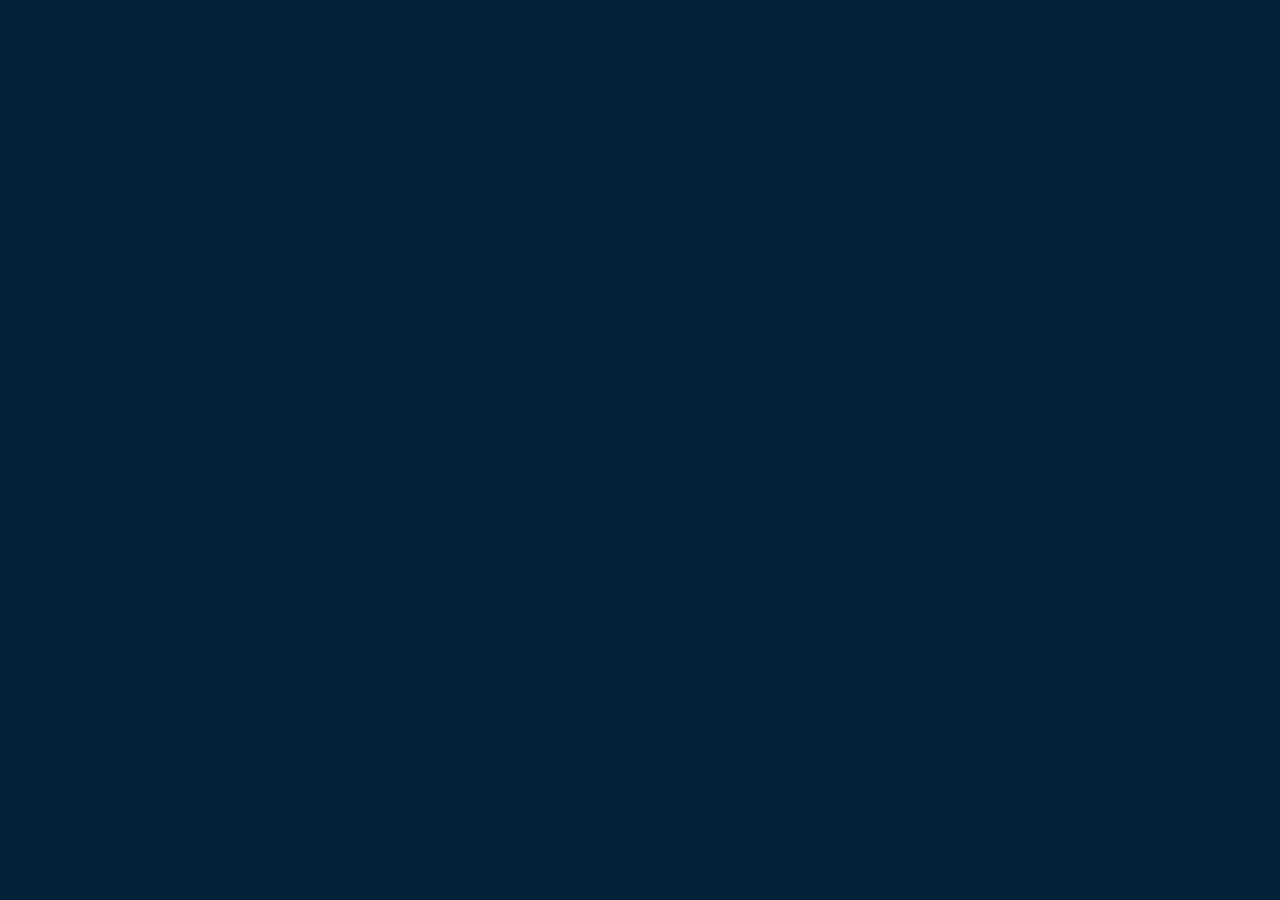
==== commit 27db7e40: "Connect GitHub Link 02 to Apps Script app" ====
--- a/petugas.html
+++ b/petugas.html
@@ -1,3482 +1,15 @@
 <!DOCTYPE html>
-
 <html lang="id">
-
 <head>
-
-  <base target="_top">
-
-  <meta name="viewport" content="width=device-width, initial-scale=1.0">
-
-  <title>Link 02 - Petugas | UPTD Puskesmas Klampis Ngasem</title>
-
-
-
-  <link rel="stylesheet" href="./petugas.css?v=3">
-
-
+<meta charset="UTF-8">
+<meta name="viewport" content="width=device-width, initial-scale=1.0">
+<title>Link 02 - Petugas | Puskesmas Klampis Ngasem</title>
+<style>
+html,body{margin:0;width:100%;height:100%;overflow:hidden;background:#062238}
+iframe{display:block;width:100%;height:100%;border:0}
+</style>
 </head>
-
-
-
 <body>
-  <div id="petugasAuthGate" aria-modal="true" role="dialog" aria-label="Login Petugas">
-    <div class="petugas-login-card" id="petugasLoginCard">
-      <div class="petugas-login-icon">🔐</div>
-      <div class="petugas-login-eyebrow">PRIVATE ACCESS · LINK 02</div>
-      <h2>Login Petugas</h2>
-      <p>Masukkan sandi 4 digit untuk membuka Panel Petugas Pelayanan Surat.</p>
-      <label class="petugas-otp-label" for="petugasOtp0">SANDI PETUGAS</label>
-      <div class="petugas-otp-row">
-        <input class="petugas-otp" id="petugasOtp0" type="text" inputmode="numeric" maxlength="1" autocomplete="one-time-code">
-        <input class="petugas-otp" id="petugasOtp1" type="text" inputmode="numeric" maxlength="1">
-        <input class="petugas-otp" id="petugasOtp2" type="text" inputmode="numeric" maxlength="1">
-        <input class="petugas-otp" id="petugasOtp3" type="text" inputmode="numeric" maxlength="1">
-      </div>
-      <div id="petugasLoginMessage" aria-live="polite"></div>
-    </div>
-  </div>
-  <div id="petugasSessionTools" class="petugas-session-tools">
-    <span id="petugasSessionName" class="petugas-session-name">Petugas</span>
-    <button type="button" id="petugasLogoutBtn" class="petugas-logout-btn">Keluar</button>
-  </div>
-
-
-  <button type="button" class="sidebar-toggle" id="sidebarToggle" aria-label="Buka menu petugas" title="Menu">
-    <svg viewBox="0 0 24 24"><path d="M4 7h16M4 12h16M4 17h16"></path></svg>
-  </button>
-  <div class="sidebar-backdrop" id="sidebarBackdrop"></div>
-
-  <aside class="petugas-sidebar" id="petugasSidebar" aria-label="Navigasi Petugas">
-    <div class="side-brand">
-      <div class="side-logo">P</div>
-      <div class="side-brand-text">
-        <strong>Puskesmas Klampis</strong>
-        <span>Panel Petugas · Link 02</span>
-      </div>
-    </div>
-
-    <div class="side-label">MENU UTAMA</div>
-    <nav class="side-nav">
-      <button type="button" class="side-item active" data-view="ALL" data-title="Dashboard Petugas" data-subtitle="Ringkasan dan seluruh permohonan surat yang masuk." onclick="setPetugasView('ALL',this)">
-        <span class="side-icon"><svg viewBox="0 0 24 24"><path d="M3 10.5 12 3l9 7.5"></path><path d="M5 9.5V21h14V9.5"></path><path d="M9 21v-6h6v6"></path></svg></span>
-        <span>Beranda</span>
-      </button>
-
-      <button type="button" class="side-item" data-view="ALL" data-title="Data Pemohon" data-subtitle="Daftar seluruh data pemohon dari Link 01." onclick="setPetugasView('ALL',this)">
-        <span class="side-icon"><svg viewBox="0 0 24 24"><rect x="4" y="3" width="16" height="18" rx="2"></rect><path d="M8 7h8M8 11h8M8 15h5"></path></svg></span>
-        <span>Data Pemohon</span>
-      </button>
-
-      <button type="button" class="side-item" data-view="SEHAT" data-title="Surat Sehat" data-subtitle="Permohonan Surat Keterangan Sehat." onclick="setPetugasView('SEHAT',this)">
-        <span class="side-icon"><svg viewBox="0 0 24 24"><path d="M12 21s-7-4.4-9-9c-1.3-3.1.4-6 3.7-6 2.1 0 3.5 1.2 5.3 3 1.8-1.8 3.2-3 5.3-3 3.3 0 5 2.9 3.7 6-2 4.6-9 9-9 9Z"></path><path d="M8.5 12h7M12 8.5v7"></path></svg></span>
-        <span>Surat Sehat</span>
-      </button>
-
-      <button type="button" class="side-item" data-view="BEROBAT" data-title="Surat Berobat" data-subtitle="Permohonan Surat Keterangan Berobat." onclick="setPetugasView('BEROBAT',this)">
-        <span class="side-icon"><svg viewBox="0 0 24 24"><rect x="3" y="5" width="18" height="15" rx="3"></rect><path d="M8 5V3h8v2M8 12h8M12 8v8"></path></svg></span>
-        <span>Surat Berobat</span>
-      </button>
-
-      <button type="button" class="side-item" data-view="SAKIT" data-title="Surat Sakit" data-subtitle="Permohonan Surat Keterangan Sakit." onclick="setPetugasView('SAKIT',this)">
-        <span class="side-icon"><svg viewBox="0 0 24 24"><path d="M4 19h16"></path><path d="M7 16v-5h3v5M14 16v-8h3v8"></path><path d="M12 4v4M10 6h4"></path></svg></span>
-        <span>Surat Sakit</span>
-      </button>
-
-      <button type="button" class="side-item" data-view="READY" data-title="Validasi & Cetak" data-subtitle="Daftar surat yang sudah siap divalidasi dan dicetak." onclick="setPetugasView('READY',this)">
-        <span class="side-icon"><svg viewBox="0 0 24 24"><path d="M6 9V4h12v5"></path><rect x="5" y="13" width="14" height="7" rx="2"></rect><path d="M6 13h12V9H6zM8 17h8"></path></svg></span>
-        <span>Validasi &amp; Cetak</span>
-      </button>
-
-      <button type="button" class="side-item" data-view="HISTORY" data-title="Riwayat Surat" data-subtitle="Riwayat permohonan yang sudah memiliki nomor surat / diproses." onclick="setPetugasView('HISTORY',this)">
-        <span class="side-icon"><svg viewBox="0 0 24 24"><path d="M3 12a9 9 0 1 0 3-6.7"></path><path d="M3 4v5h5"></path><path d="M12 7v5l3 2"></path></svg></span>
-        <span>Riwayat Surat</span>
-      </button>
-
-      <button type="button" class="side-item" data-view="REPORT" data-title="Laporan" data-subtitle="Ringkasan statistik data pelayanan surat." onclick="setPetugasView('REPORT',this)">
-        <span class="side-icon"><svg viewBox="0 0 24 24"><path d="M4 20V10M10 20V4M16 20v-7M22 20V7"></path></svg></span>
-        <span>Laporan</span>
-      </button>
-    </nav>
-
-    <div class="side-spacer"></div>
-    <div class="side-footer">
-      <small>Akses internal · Link 02</small>
-      <strong>UPTD Puskesmas Klampis Ngasem</strong>
-    </div>
-  </aside>
-
-<div class="container">
-
-
-
-    <!-- HEADER -->
-
-    <header>
-
-      <div class="topbar">
-
-        <div class="brand-wrap">
-
-          <div class="brand-icon">P</div>
-
-          <div class="brand">
-
-            <h1>UPTD Puskesmas Klampis Ngasem</h1>
-
-            <p>Link 02 · Panel Petugas Pelayanan Surat</p>
-
-          </div>
-
-        </div>
-
-
-
-        <div class="header-search" role="search">
-          <svg viewBox="0 0 24 24" aria-hidden="true"><circle cx="11" cy="11" r="6"></circle><path d="m16 16 4 4"></path></svg>
-          <input id="globalSearch" type="search" placeholder="Cari nama, ID, jenis surat, atau status..." aria-label="Pencarian data permohonan" oninput="applyGlobalSearch(this.value)">
-        </div>
-
-        <div class="clock">
-
-          <div id="tanggal">-</div>
-
-          <div id="jam">-</div>
-
-        </div>
-
-      </div>
-
-    </header>
-
-
-
-    <!-- STATISTIK -->
-
-    <section class="stats">
-
-      <div class="stat">
-
-        <small>Total Permohonan</small>
-
-        <strong id="total">0</strong>
-
-      </div>
-
-
-
-      <div class="stat">
-
-        <small>Baru</small>
-
-        <strong id="baru">0</strong>
-
-      </div>
-
-
-
-      <div class="stat">
-
-        <small>Diproses</small>
-
-        <strong id="proses">0</strong>
-
-      </div>
-
-
-
-      <div class="stat">
-
-        <small>Siap Cetak</small>
-
-        <strong id="selesai">0</strong>
-
-      </div>
-
-    </section>
-
-
-
-    <!-- DAFTAR -->
-
-    <section class="panel" id="dataPanel">
-
-      <div class="panel-head">
-
-        <div>
-
-          <h2 id="pageTitle">Dashboard Petugas</h2>
-
-          <p id="pageSubtitle">Ringkasan dan seluruh permohonan surat yang masuk.</p>
-
-        </div>
-
-
-
-        <button class="refresh-btn" onclick="loadData()">
-
-          ↻ Muat Ulang Data
-
-        </button>
-
-      </div>
-
-
-
-      <div class="table-wrap">
-
-        <table>
-
-          <thead>
-
-            <tr>
-
-              <th>Tanggal</th>
-
-              <th>Pemohon</th>
-
-              <th>Permohonan</th>
-
-              <th>Status</th>
-
-              <th style="width:110px">Aksi</th>
-
-            </tr>
-
-          </thead>
-
-
-
-          <tbody id="tabelData">
-
-            <tr>
-
-              <td colspan="5">
-
-                <div class="empty">Memuat data...</div>
-
-              </td>
-
-            </tr>
-
-          </tbody>
-
-        </table>
-
-      </div>
-
-    </section>
-
-
-
-    <!-- LAPORAN -->
-    <section class="panel" id="laporanPanel">
-      <div class="panel-head">
-        <div>
-          <h2>Laporan Pelayanan Surat</h2>
-          <p>Ringkasan statistik berdasarkan data yang sedang tersedia di database.</p>
-        </div>
-        <div class="report-actions">
-          <label for="reportMonth">Periode</label>
-          <select id="reportMonth" onchange="renderReport(dataCache)" aria-label="Pilih bulan rekap"></select>
-          <button class="pdf-btn" type="button" onclick="downloadMonthlyReportPdf()">↓ Rekap PDF</button>
-          <button class="refresh-btn" type="button" onclick="loadData()">↻ Muat Ulang Data</button>
-        </div>
-      </div>
-
-      <div class="report-grid" id="reportCards"></div>
-      <div class="report-type-grid" id="reportTypes"></div>
-      <div class="report-note" id="reportNote">Data laporan dihitung dari seluruh permohonan yang berhasil dimuat oleh Link 02.</div>
-    </section>
-
-    <!-- DETAIL -->
-    <section class="panel" id="detail">
-
-
-
-      <div class="panel-head">
-
-        <div>
-
-          <h2>Detail & Proses Permohonan</h2>
-
-          <p>Periksa data pemohon lalu lengkapi data pelayanan sesuai jenis surat.</p>
-
-        </div>
-
-      </div>
-
-
-
-      <!-- IDENTITAS PEMOHON -->
-
-      <div class="detail-hero">
-
-        <div class="detail-title">
-
-          <div class="person-icon">●</div>
-
-          <div>
-
-            <strong id="namaHero">-</strong>
-
-            <span id="jenisHero">-</span>
-
-          </div>
-
-        </div>
-
-
-
-        <div class="detail-status">
-
-          <span id="statusHero" class="badge badge-other">-</span>
-
-        </div>
-
-      </div>
-
-
-
-      <div class="info-grid" id="dataPemohon"></div>
-
-
-
-      <!-- JENIS SURAT -->
-
-      <div class="section">
-
-        <h3 class="section-title">
-
-          <span class="section-number">1</span>
-
-          Jenis Surat
-
-        </h3>
-
-
-
-        <div class="helper">
-
-          Output surat mengikuti data permohonan. Petugas tetap dapat memilih output yang diperlukan.
-
-        </div>
-
-
-
-        <div class="field">
-
-          <label class="required">Pilih Output Surat</label>
-
-          <select id="jenisSurat" onchange="ubahJenisSurat()">
-
-            <option value="">Pilih jenis surat</option>
-
-            <option value="SEHAT">Surat Keterangan Sehat</option>
-
-            <option value="BEROBAT">Surat Keterangan Berobat</option>
-
-            <option value="SAKIT">Surat Keterangan Sakit</option>
-
-          </select>
-
-        </div>
-
-      </div>
-
-
-
-      <!-- FORM SEHAT -->
-
-      <div id="formSehat" class="section hidden">
-
-        <h3 class="section-title">
-
-          <span class="section-number">2</span>
-
-          Pemeriksaan Surat Keterangan Sehat
-
-        </h3>
-
-
-
-        <div class="helper">
-
-          Isi hasil pemeriksaan kesehatan sesuai pemeriksaan petugas/tenaga medis.
-
-        </div>
-
-
-
-        <div class="form-grid">
-
-
-
-          <div class="field">
-
-            <label>Tinggi Badan</label>
-
-            <input id="tinggiBadan" placeholder="Contoh: 178 cm">
-
-          </div>
-
-
-
-          <div class="field">
-
-            <label>Berat Badan</label>
-
-            <input id="beratBadan" placeholder="Contoh: 91 kg">
-
-          </div>
-
-
-
-          <div class="field">
-
-            <label>Tekanan Darah</label>
-
-            <input id="tekananDarah" placeholder="Contoh: 120/80 mmHg">
-
-          </div>
-
-
-
-          <div class="field">
-
-            <label>Golongan Darah</label>
-
-            <select id="golonganDarah">
-
-              <option value="">Pilih</option>
-
-              <option value="A">A</option>
-
-              <option value="B">B</option>
-
-              <option value="AB">AB</option>
-
-              <option value="O">O</option>
-
-            </select>
-
-          </div>
-
-
-
-          <div class="field">
-
-            <label>Buta Warna</label>
-
-            <select id="butaWarna">
-
-              <option value="">Pilih</option>
-
-              <option value="Tidak Buta Warna">Tidak Buta Warna</option>
-
-              <option value="Buta Warna">Buta Warna</option>
-
-            </select>
-
-          </div>
-
-
-
-          <div class="field">
-
-            <label>Pendengaran</label>
-
-            <select id="pendengaran">
-
-              <option value="">Pilih</option>
-
-              <option value="Tidak Ada Gangguan Pendengaran">Tidak Ada Gangguan Pendengaran</option>
-
-              <option value="Ada Gangguan Pendengaran">Ada Gangguan Pendengaran</option>
-
-            </select>
-
-          </div>
-
-
-
-          <div class="field">
-
-            <label>Visus OD</label>
-
-            <input id="visusOd" placeholder="Contoh: 6/6">
-
-          </div>
-
-
-
-          <div class="field">
-
-            <label>Visus OS</label>
-
-            <input id="visusOs" placeholder="Contoh: 6/6">
-
-          </div>
-
-
-
-          <div class="field full">
-
-            <label>Catatan Pemeriksaan</label>
-
-            <textarea id="catatanPemeriksaan" placeholder="Catatan hasil pemeriksaan"></textarea>
-
-          </div>
-
-
-
-        </div>
-
-      </div>
-
-
-
-      <!-- FORM BEROBAT -->
-
-      <div id="formBerobat" class="section hidden">
-
-        <h3 class="section-title">
-
-          <span class="section-number">2</span>
-
-          Data Pelayanan Berobat
-
-        </h3>
-
-
-
-        <div class="helper">
-
-          Tanggal dapat mengikuti data yang telah diajukan oleh pemohon.
-
-        </div>
-
-
-
-        <div class="form-grid">
-
-
-
-          <div class="field">
-
-            <label>Tanggal Berobat</label>
-
-            <input type="date" id="tanggalBerobatPetugas">
-
-          </div>
-
-
-
-          <div class="field">
-
-            <label>Jam Berobat</label>
-
-            <input type="time" id="jamBerobat">
-
-          </div>
-
-
-
-        </div>
-
-      </div>
-
-
-
-      <!-- FORM SAKIT -->
-
-      <div id="formSakit" class="section hidden">
-
-        <h3 class="section-title">
-
-          <span class="section-number">2</span>
-
-          Data Surat Sakit
-
-        </h3>
-
-
-
-        <div class="form-grid">
-
-
-
-          <div class="field">
-
-            <label>Lama Istirahat</label>
-
-            <input id="lamaSakit" placeholder="Contoh: 1 (satu) hari">
-
-          </div>
-
-
-
-          <div class="field">
-
-            <label>Tanggal Mulai</label>
-
-            <input type="date" id="tanggalMulaiSakit">
-
-          </div>
-
-
-
-          <div class="field">
-
-            <label>Tanggal Selesai</label>
-
-            <input type="date" id="tanggalSelesaiSakit">
-
-          </div>
-
-
-
-        </div>
-
-      </div>
-
-
-
-      <!-- ACTIONS -->
-
-      <div class="action-bar">
-
-        <div class="action-left">
-
-          <button id="btnSimpan" class="btn btn-primary" onclick="simpanProses()">
-
-            Simpan & Generate Nomor
-
-          </button>
-
-
-
-          <button id="btnCetakA5" class="btn btn-print hidden" onclick="cetakA5()">
-
-            🖨 Cetak A5
-
-          </button>
-
-
-
-          <button class="btn btn-secondary" onclick="tutupDetail()">
-
-            Tutup
-
-          </button>
-
-        </div>
-
-
-
-        <div class="action-right">
-
-          <button class="btn btn-secondary" onclick="resetFormProses()">
-
-            Reset Form
-
-          </button>
-
-        </div>
-
-      </div>
-
-
-
-      <div id="message" class="message"></div>
-
-    </section>
-
-  </div>
-
-
-
-  <!-- LOADING -->
-
-  <div id="loadingOverlay" class="loading-overlay">
-
-    <div class="loading-card">
-
-      <div class="spinner"></div>
-
-      <strong id="loadingTitle">Memproses...</strong>
-
-      <span id="loadingText">Mohon tunggu sebentar.</span>
-
-    </div>
-
-  </div>
-
-
-
-  <script>
-
-    let dataAktif = null;
-
-    let dataCache = [];
-    let petugasSessionToken = '';
-    let petugasVerifying = false;
-    let petugasMenuFilter = 'ALL';
-    let petugasActiveItem = null;
-    let petugasSearchQuery = '';
-
-    function parseAppDate(value){
-      if(value instanceof Date) return value;
-      const text = String(value || '').trim();
-      const match = text.match(/^(\d{1,2})-(\d{1,2})-(\d{4})/);
-      if(match) return new Date(Number(match[3]), Number(match[2])-1, Number(match[1]));
-      const parsed = new Date(text);
-      return isNaN(parsed.getTime()) ? null : parsed;
-    }
-    function getReportMonthKey(item){
-      const date = parseAppDate(item && item.TIMESTAMP);
-      return date ? date.getFullYear()+'-'+String(date.getMonth()+1).padStart(2,'0') : '';
-    }
-    function applySearchFilter(data){
-      const query = String(petugasSearchQuery || '').trim().toLowerCase();
-      if(!query) return Array.isArray(data) ? data : [];
-      return (Array.isArray(data) ? data : []).filter(function(item){
-        return [item.ID,item.NAMA,item.JENIS_PERMOHONAN,item.JENIS_SURAT,item.STATUS,item.KEPERLUAN,item.NOMOR_SURAT].join(' ').toLowerCase().includes(query);
-      });
-    }
-    function applyGlobalSearch(value){
-      petugasSearchQuery = String(value || '');
-      if(petugasMenuFilter === 'REPORT') renderReport(dataCache); else renderData(dataCache);
-    }
-
-    function petugasType(item){
-      return String(getJenisLabel(item && item.JENIS_PERMOHONAN, item && item.JENIS_SURAT) || '').toUpperCase();
-    }
-
-    function applyPetugasMenuFilter(data){
-      const list = Array.isArray(data) ? data : [];
-      const f = String(petugasMenuFilter || 'ALL').toUpperCase();
-      if(f === 'ALL') return list;
-      if(f === 'SEHAT') return list.filter(x => petugasType(x).includes('SEHAT'));
-      if(f === 'BEROBAT') return list.filter(x => petugasType(x).includes('BEROBAT'));
-      if(f === 'SAKIT') return list.filter(x => petugasType(x).includes('SAKIT'));
-      if(f === 'READY') return list.filter(x => String(x.STATUS || '').toUpperCase() === 'SIAP CETAK');
-      if(f === 'HISTORY') return list.filter(x => String(x.NOMOR_SURAT || '').trim() !== '' || String(x.STATUS || '').toUpperCase() === 'SELESAI');
-      return list;
-    }
-
-    function updatePetugasPageText(title, subtitle){
-      const t = document.getElementById('pageTitle');
-      const s = document.getElementById('pageSubtitle');
-      if(t) t.textContent = title || 'Dashboard Petugas';
-      if(s) s.textContent = subtitle || 'Ringkasan dan seluruh permohonan surat yang masuk.';
-    }
-
-    function closePetugasSidebar(){
-      document.body.classList.remove('sidebar-open');
-    }
-
-    function setPetugasView(view, button){
-      petugasMenuFilter = String(view || 'ALL').toUpperCase();
-
-      document.querySelectorAll('.side-item').forEach(function(el){ el.classList.remove('active'); });
-      if(button){
-        button.classList.add('active');
-        petugasActiveItem = button;
-      }
-
-      const title = button ? button.getAttribute('data-title') : 'Dashboard Petugas';
-      const subtitle = button ? button.getAttribute('data-subtitle') : 'Ringkasan dan seluruh permohonan surat yang masuk.';
-      updatePetugasPageText(title, subtitle);
-
-      const detail = document.getElementById('detail');
-      const dataPanel = document.getElementById('dataPanel');
-      const reportPanel = document.getElementById('laporanPanel');
-
-      if(detail) detail.style.display = 'none';
-      dataAktif = null;
-
-      if(petugasMenuFilter === 'REPORT'){
-        if(dataPanel) dataPanel.style.display = 'none';
-        if(reportPanel) reportPanel.style.display = 'block';
-        renderReport(dataCache);
-      }else{
-        if(dataPanel) dataPanel.style.display = 'block';
-        if(reportPanel) reportPanel.style.display = 'none';
-        renderData(dataCache);
-        setTimeout(function(){
-          if(dataPanel && button && button.getAttribute('data-view') !== 'ALL' && window.innerWidth <= 820){
-            dataPanel.scrollIntoView({behavior:'smooth',block:'start'});
-          }
-        },40);
-      }
-
-      closePetugasSidebar();
-    }
-
-    function renderReport(data){
-      const allData = applySearchFilter(data);
-      const monthSelect = document.getElementById('reportMonth');
-      const selectedMonth = monthSelect ? monthSelect.value : '';
-      const list = selectedMonth ? allData.filter(function(item){ return getReportMonthKey(item) === selectedMonth; }) : allData;
-      const total = list.length;
-      let baru = 0, proses = 0, siap = 0, selesai = 0;
-      let sehat = 0, berobat = 0, sakit = 0;
-
-      list.forEach(function(item){
-        const st = String(item.STATUS || '').toUpperCase();
-        if(st === 'BARU') baru++;
-        if(st === 'DIPROSES') proses++;
-        if(st === 'SIAP CETAK') siap++;
-        if(st === 'SELESAI') selesai++;
-        const typ = petugasType(item);
-        if(typ.includes('SEHAT')) sehat++;
-        else if(typ.includes('BEROBAT')) berobat++;
-        else if(typ.includes('SAKIT')) sakit++;
-      });
-
-      const cards = document.getElementById('reportCards');
-      const types = document.getElementById('reportTypes');
-      if(!cards || !types) return;
-
-      if(monthSelect){
-        const oldValue = monthSelect.value;
-        const months = allData.map(getReportMonthKey).filter(Boolean).filter(function(value,index,values){return values.indexOf(value)===index;}).sort().reverse();
-        monthSelect.innerHTML = '<option value="">Semua periode</option>'+months.map(function(key){
-          const parts=key.split('-');
-          const label=new Date(Number(parts[0]),Number(parts[1])-1,1).toLocaleDateString('id-ID',{month:'long',year:'numeric'});
-          return '<option value="'+key+'">'+escapeHtml(label)+'</option>';
-        }).join('');
-        monthSelect.value=months.includes(oldValue)?oldValue:'';
-      }
-
-      cards.innerHTML = [
-        ['Total Permohonan', total, 'Seluruh data'],
-        ['Baru', baru, 'Menunggu diproses'],
-        ['Diproses', proses, 'Sedang dikerjakan'],
-        ['Siap Cetak', siap, 'Sudah dapat dicetak']
-      ].map(function(x){
-        return '<div class="report-card"><small>'+escapeHtml(x[0])+'</small><strong>'+x[1]+'</strong><span>'+escapeHtml(x[2])+'</span></div>';
-      }).join('');
-
-      types.innerHTML = [
-        ['Surat Keterangan Sehat', sehat],
-        ['Surat Keterangan Berobat', berobat],
-        ['Surat Keterangan Sakit', sakit]
-      ].map(function(x){
-        return '<div class="report-type"><div><b>'+escapeHtml(x[0])+'</b><small>Jumlah permohonan</small></div><strong>'+x[1]+'</strong></div>';
-      }).join('');
-
-      const note = document.getElementById('reportNote');
-      if(note){
-        note.textContent = 'Data laporan dihitung dari '+total+' permohonan yang berhasil dimuat. '+
-          (selesai ? selesai+' surat berstatus selesai juga terdeteksi.' : 'Belum ada data berstatus SELESAI pada dataset yang dimuat.');
-      }
-    }
-
-
-
-
-    function downloadMonthlyReportPdf(){
-      const monthSelect=document.getElementById('reportMonth');
-      const selectedMonth=monthSelect ? monthSelect.value : '';
-      const list=(selectedMonth ? applySearchFilter(dataCache).filter(function(item){return getReportMonthKey(item)===selectedMonth;}) : applySearchFilter(dataCache)).slice().sort(function(a,b){return (parseAppDate(b.TIMESTAMP)||0)-(parseAppDate(a.TIMESTAMP)||0);});
-      const period=selectedMonth ? new Date(Number(selectedMonth.slice(0,4)),Number(selectedMonth.slice(5,7))-1,1).toLocaleDateString('id-ID',{month:'long',year:'numeric'}) : 'Semua Periode';
-      const rows=list.map(function(item,index){return '<tr><td>'+(index+1)+'</td><td>'+escapeHtml(formatTanggalList(item.TIMESTAMP||'-'))+'</td><td>'+escapeHtml(item.NAMA||'-')+'</td><td>'+escapeHtml(getJenisLabel(item.JENIS_PERMOHONAN,item.JENIS_SURAT))+'</td><td>'+escapeHtml(item.STATUS||'-')+'</td></tr>';}).join('') || '<tr><td colspan="5">Tidak ada data untuk periode ini.</td></tr>';
-      const popup=window.open('','_blank','width=900,height=650');
-      if(!popup){alert('Izinkan pop-up untuk membuat rekap PDF.');return;}
-      popup.document.write('<!DOCTYPE html><html lang="id"><head><title>Rekap Surat '+escapeHtml(period)+'</title><style>body{font-family:Arial,sans-serif;color:#173c56;padding:28px}h1{margin:0 0 5px;font-size:21px}p{margin:0 0 22px;color:#577184}table{width:100%;border-collapse:collapse;font-size:12px}th,td{padding:9px;border:1px solid #cbdce7;text-align:left}th{background:#eaf5ff}.summary{margin:16px 0;padding:12px;background:#f5faff;border-radius:8px;font-weight:bold}@media print{body{padding:0}}</style></head><body><h1>Rekap Data Pelayanan Surat</h1><p>UPTD Puskesmas Klampis Ngasem · Periode: '+escapeHtml(period)+'</p><div class="summary">Total permohonan: '+list.length+'</div><table><thead><tr><th>No.</th><th>Tanggal</th><th>Nama Pemohon</th><th>Jenis Surat</th><th>Status</th></tr></thead><tbody>'+rows+'</tbody></table><script>window.onload=function(){window.print();};<\/script></body></html>');
-      popup.document.close();
-    }
-
-    /* ==========================================
-
-       LOAD DATA
-
-    ========================================== */
-
-
-
-    function loadData(){
-
-      setLoading(true, 'Memuat permohonan', 'Mengambil data terbaru dari database...');
-
-
-
-      google.script.run
-
-        .withSuccessHandler(function(data){
-
-          dataCache = Array.isArray(data) ? data : [];
-
-          if(petugasMenuFilter === 'REPORT'){
-            renderReport(dataCache);
-          }else{
-            renderData(dataCache);
-          }
-
-          setLoading(false);
-
-        })
-
-        .withFailureHandler(function(error){
-
-          setLoading(false);
-
-          alert(error && error.message ? error.message : 'Gagal mengambil data.');
-
-        })
-
-        .getPermohonanList(petugasSessionToken);
-
-    }
-
-
-
-    /* ==========================================
-
-       RENDER TABLE
-
-    ========================================== */
-
-
-
-    function renderData(data){
-
-      data = applyPetugasMenuFilter(data);
-      data = applySearchFilter(data);
-
-      const tbody = document.getElementById('tabelData');
-
-
-
-      tbody.innerHTML = '';
-
-
-
-      let baru = 0;
-
-      let proses = 0;
-
-      let selesai = 0;
-
-
-
-      if(!data || data.length === 0){
-
-        tbody.innerHTML = `
-
-          <tr>
-
-            <td colspan="5">
-
-              <div class="empty">
-
-                Belum ada permohonan masuk.
-
-              </div>
-
-            </td>
-
-          </tr>
-
-        `;
-
-
-
-        updateStats(0,0,0,0);
-
-        return;
-
-      }
-
-
-
-      const sorted = [...data].sort(function(a,b){
-
-        const ta = new Date(a.TIMESTAMP || 0).getTime();
-
-        const tb = new Date(b.TIMESTAMP || 0).getTime();
-
-        return tb - ta;
-
-      });
-
-
-
-      sorted.forEach(function(item){
-
-
-
-        const status = String(item.STATUS || '').toUpperCase();
-
-
-
-        if(status === 'BARU') baru++;
-
-
-
-        if(status === 'DIPROSES' || status === 'SIAP CETAK'){
-
-          proses++;
-
-        }
-
-
-
-        if(status === 'SIAP CETAK'){
-
-          selesai++;
-
-        }
-
-
-
-        const tr = document.createElement('tr');
-
-
-
-        const jenis = getJenisLabel(item.JENIS_PERMOHONAN, item.JENIS_SURAT);
-
-        const badgeClass = getBadgeClass(status);
-
-
-
-        tr.innerHTML = `
-
-          <td>
-
-            <div>${escapeHtml(formatTanggalList(item.TIMESTAMP || ''))}</div>
-
-            <div class="subtext">${escapeHtml(formatJamList(item.TIMESTAMP || ''))}</div>
-
-          </td>
-
-
-
-          <td>
-
-            <div class="name">${escapeHtml(item.NAMA || '-')}</div>
-
-            <div class="subtext">
-
-              ${escapeHtml(item.JENIS_KELAMIN || '-')} · ${escapeHtml(item.UMUR || '-')}
-
-            </div>
-
-          </td>
-
-
-
-          <td>
-
-            <div>${escapeHtml(jenis)}</div>
-
-            ${item.KEPERLUAN ? `<div class="subtext">${escapeHtml(item.KEPERLUAN)}</div>` : ''}
-
-          </td>
-
-
-
-          <td>
-
-            <span class="badge ${badgeClass}">
-
-              ${escapeHtml(item.STATUS || '-')}
-
-            </span>
-
-          </td>
-
-
-
-          <td>
-
-            <button
-
-              class="btn btn-primary"
-
-              onclick="bukaDetail('${escapeJs(item.ID)}')">
-
-              Buka
-
-            </button>
-
-          </td>
-
-        `;
-
-
-
-        tbody.appendChild(tr);
-
-      });
-
-
-
-      updateStats(data.length, baru, proses, selesai);
-
-    }
-
-
-
-    /* ==========================================
-
-       STATS
-
-    ========================================== */
-
-
-
-    function updateStats(total, baru, proses, selesai){
-
-      document.getElementById('total').innerText = total;
-
-      document.getElementById('baru').innerText = baru;
-
-      document.getElementById('proses').innerText = proses;
-
-      document.getElementById('selesai').innerText = selesai;
-
-    }
-
-
-
-    /* ==========================================
-
-       OPEN DETAIL
-
-    ========================================== */
-
-
-
-    function bukaDetail(id){
-
-      setLoading(true, 'Membuka permohonan', 'Mengambil detail pemohon...');
-
-
-
-      google.script.run
-
-        .withSuccessHandler(function(data){
-
-          setLoading(false);
-
-
-
-          if(!data){
-
-            alert('Data permohonan tidak ditemukan.');
-
-            return;
-
-          }
-
-
-
-          dataAktif = data;
-
-          tampilDetail(data);
-
-        })
-
-        .withFailureHandler(function(error){
-
-          setLoading(false);
-
-          alert(error && error.message ? error.message : 'Data tidak ditemukan.');
-
-        })
-
-        .getPermohonanById(id, petugasSessionToken);
-
-    }
-
-
-
-    /* ==========================================
-
-       DETAIL
-
-    ========================================== */
-
-
-
-    function tampilDetail(data){
-
-      const detail = document.getElementById('detail');
-
-
-
-      detail.style.display = 'block';
-
-
-
-      document.getElementById('namaHero').innerText = data.NAMA || '-';
-
-      document.getElementById('jenisHero').innerText =
-
-        getJenisLabel(data.JENIS_PERMOHONAN, data.JENIS_SURAT);
-
-
-
-      const statusHero = document.getElementById('statusHero');
-
-      statusHero.innerText = data.STATUS || '-';
-
-      statusHero.className = 'badge ' + getBadgeClass(String(data.STATUS || '').toUpperCase());
-
-
-
-      document.getElementById('dataPemohon').innerHTML = `
-
-        ${infoItem('Nama', data.NAMA || '-')}
-
-        ${infoItem('Jenis Kelamin', data.JENIS_KELAMIN || '-')}
-
-        ${infoItem('Umur', data.UMUR || '-')}
-
-        ${infoItem('Pekerjaan / Sekolah', data.PEKERJAAN_SEKOLAH || '-')}
-
-        ${infoItem('Jenis Permohonan', getJenisLabel(data.JENIS_PERMOHONAN, data.JENIS_SURAT))}
-
-        ${infoItem('Keperluan', data.KEPERLUAN || '-')}
-
-        ${infoItem('Alamat', data.ALAMAT || '-', true)}
-
-      `;
-
-
-
-      populateFormFromData(data);
-
-
-
-      document.getElementById('message').style.display = 'none';
-
-
-
-      detail.scrollIntoView({behavior:'smooth', block:'start'});
-
-    }
-
-
-
-    function infoItem(label, value, full){
-
-      return `
-
-        <div class="info ${full ? 'full' : ''}">
-
-          <small>${escapeHtml(label)}</small>
-
-          <div class="info-value">${escapeHtml(value)}</div>
-
-        </div>
-
-      `;
-
-    }
-
-
-
-    /* ==========================================
-
-       JENIS SURAT
-
-    ========================================== */
-
-
-
-    function ubahJenisSurat(){
-
-      sembunyikanSemuaForm();
-
-
-
-      const jenis = document.getElementById('jenisSurat').value;
-
-
-
-      if(jenis === 'SEHAT'){
-
-        document.getElementById('formSehat').classList.remove('hidden');
-
-      }
-
-
-
-      if(jenis === 'BEROBAT'){
-
-        document.getElementById('formBerobat').classList.remove('hidden');
-
-
-
-        if(dataAktif && dataAktif.TANGGAL_BEROBAT){
-
-          document.getElementById('tanggalBerobatPetugas').value =
-
-            ubahTanggalUntukInput(dataAktif.TANGGAL_BEROBAT);
-
-        }
-
-      }
-
-
-
-      if(jenis === 'SAKIT'){
-
-        document.getElementById('formSakit').classList.remove('hidden');
-
-      }
-
-    }
-
-
-
-    function sembunyikanSemuaForm(){
-
-      ['formSehat','formBerobat','formSakit'].forEach(function(id){
-
-        document.getElementById(id).classList.add('hidden');
-
-      });
-
-    }
-
-
-
-    /* ==========================================
-
-       POPULATE FORM
-
-    ========================================== */
-
-
-
-    function populateFormFromData(data){
-
-      resetFormProses(false);
-
-
-
-      let jenis = '';
-
-
-
-      if(data.JENIS_SURAT === 'SEHAT') jenis = 'SEHAT';
-
-      else if(data.JENIS_SURAT === 'BEROBAT') jenis = 'BEROBAT';
-
-      else if(data.JENIS_SURAT === 'SAKIT') jenis = 'SAKIT';
-
-      else if(data.JENIS_PERMOHONAN === 'SURAT_SEHAT') jenis = 'SEHAT';
-
-      else if(data.JENIS_PERMOHONAN === 'SURAT_BEROBAT') jenis = 'BEROBAT';
-
-      else if(data.JENIS_PERMOHONAN === 'SURAT_SAKIT') jenis = 'SAKIT';
-
-
-
-      document.getElementById('jenisSurat').value = jenis;
-
-
-
-      setValue('tinggiBadan', data.TINGGI_BADAN);
-
-      setValue('beratBadan', data.BERAT_BADAN);
-
-      setValue('tekananDarah', data.TEKANAN_DARAH);
-
-      setValue('golonganDarah', data.GOLONGAN_DARAH);
-
-      setValue('butaWarna', data.BUTA_WARNA);
-
-      setValue('pendengaran', data.PENDENGARAN);
-
-      setValue('visusOd', data.VISUS_OD);
-
-      setValue('visusOs', data.VISUS_OS);
-
-      setValue('catatanPemeriksaan', data.CATATAN_PEMERIKSAAN);
-
-
-
-      setValue('tanggalBerobatPetugas', ubahTanggalUntukInput(data.TANGGAL_BEROBAT));
-
-      setValue('jamBerobat', data.JAM_BEROBAT);
-
-
-
-      setValue('lamaSakit', data.LAMA_SAKIT);
-
-      setValue('tanggalMulaiSakit', ubahTanggalUntukInput(data.TANGGAL_MULAI_SAKIT));
-
-      setValue('tanggalSelesaiSakit', ubahTanggalUntukInput(data.TANGGAL_SELESAI_SAKIT));
-
-
-
-      ubahJenisSurat();
-
-
-
-      const ready = String(data.STATUS || '').toUpperCase() === 'SIAP CETAK' || !!data.NOMOR_SURAT;
-
-      document.getElementById('btnCetakA5').classList.toggle('hidden', !ready);
-
-    }
-
-
-
-    /* ==========================================
-
-       SAVE
-
-    ========================================== */
-
-
-
-    function simpanProses(){
-
-      if(!dataAktif){
-
-        alert('Pilih permohonan terlebih dahulu.');
-
-        return;
-
-      }
-
-
-
-      const jenis = value('jenisSurat');
-
-
-
-      if(!jenis){
-
-        alert('Pilih jenis surat.');
-
-        return;
-
-      }
-
-
-
-      const data = {
-
-        id: dataAktif.ID,
-
-        jenisSurat: jenis,
-
-
-
-        /* SEHAT */
-
-        tinggiBadan: value('tinggiBadan'),
-
-        beratBadan: value('beratBadan'),
-
-        tekananDarah: value('tekananDarah'),
-
-        golonganDarah: value('golonganDarah'),
-
-        butaWarna: value('butaWarna'),
-
-        pendengaran: value('pendengaran'),
-
-        visusOd: value('visusOd'),
-
-        visusOs: value('visusOs'),
-
-        catatanPemeriksaan: value('catatanPemeriksaan'),
-
-
-
-        /* BEROBAT */
-
-        tanggalBerobat: value('tanggalBerobatPetugas'),
-
-        jamBerobat: value('jamBerobat'),
-
-
-
-        /* SAKIT */
-
-        lamaSakit: value('lamaSakit'),
-
-        tanggalMulaiSakit: value('tanggalMulaiSakit'),
-
-        tanggalSelesaiSakit: value('tanggalSelesaiSakit'),
-
-
-
-      };
-
-
-
-      const btn = document.getElementById('btnSimpan');
-
-      btn.disabled = true;
-
-      btn.innerText = 'Memproses...';
-
-
-
-      setLoading(true, 'Memproses surat', 'Menyimpan data dan membuat nomor surat...');
-
-
-
-      google.script.run
-
-        .withSuccessHandler(function(result){
-
-          setLoading(false);
-
-          btn.disabled = false;
-
-          btn.innerText = 'Simpan & Generate Nomor';
-
-
-
-          const nomor = result && result.nomorSurat ? result.nomorSurat : '-';
-
-
-
-          if(dataAktif){
-
-            dataAktif.NOMOR_SURAT = nomor;
-
-            dataAktif.JENIS_SURAT = jenis;
-
-            dataAktif.STATUS = 'SIAP CETAK';
-
-            dataAktif.TANGGAL_SURAT = new Date();
-
-          }
-
-
-
-          document.getElementById('btnCetakA5').classList.remove('hidden');
-
-
-
-          tampilMessage(
-
-            'success',
-
-            `
-
-              <strong>✓ Surat berhasil diproses</strong>
-
-              <div style="margin-top:4px">Nomor surat telah berhasil dibuat dan siap dicetak.</div>
-
-              <div class="number-box" id="nomorSuratBox">${escapeHtml(nomor)}</div>
-
-              <div style="margin-top:10px;display:flex;gap:8px;flex-wrap:wrap">
-
-                <button class="btn btn-print" onclick="cetakA5()">
-
-                  🖨 Cetak A5
-
-                </button>
-
-                <button class="btn btn-success" onclick="salinNomor('${escapeJs(nomor)}')">
-
-                  Salin Nomor
-
-                </button>
-
-                <button class="btn btn-secondary" onclick="loadData()">
-
-                  Muat Ulang
-
-                </button>
-
-              </div>
-
-            `
-
-          );
-
-
-
-          /* refresh data setelah proses */
-
-          google.script.run
-
-            .withSuccessHandler(function(list){
-
-              dataCache = Array.isArray(list) ? list : [];
-
-              renderData(dataCache);
-
-            })
-
-            .withFailureHandler(function(){})
-
-            .getPermohonanList(petugasSessionToken);
-
-
-
-        })
-
-        .withFailureHandler(function(error){
-
-          setLoading(false);
-
-          btn.disabled = false;
-
-          btn.innerText = 'Simpan & Generate Nomor';
-
-
-
-          tampilMessage(
-
-            'error',
-
-            '<strong>Gagal memproses surat</strong><br>' +
-
-            escapeHtml(error && error.message ? error.message : 'Terjadi kesalahan saat memproses surat.')
-
-          );
-
-        })
-
-        .prosesPermohonan(data, petugasSessionToken);
-
-    }
-
-
-
-    /* ==========================================
-
-       RESET / CLOSE
-
-    ========================================== */
-
-
-
-    function resetFormProses(showMessage){
-
-      [
-
-        'jenisSurat',
-
-        'tinggiBadan',
-
-        'beratBadan',
-
-        'tekananDarah',
-
-        'golonganDarah',
-
-        'butaWarna',
-
-        'pendengaran',
-
-        'visusOd',
-
-        'visusOs',
-
-        'catatanPemeriksaan',
-
-        'tanggalBerobatPetugas',
-
-        'jamBerobat',
-
-        'lamaSakit',
-
-        'tanggalMulaiSakit',
-
-        'tanggalSelesaiSakit'
-
-      ].forEach(function(id){
-
-        setValue(id, '');
-
-      });
-
-
-
-      sembunyikanSemuaForm();
-
-      document.getElementById('btnCetakA5').classList.add('hidden');
-
-
-
-      const message = document.getElementById('message');
-
-
-
-      if(showMessage === false){
-
-        message.style.display = 'none';
-
-      }else{
-
-        tampilMessage('success','Form proses telah dikosongkan.');
-
-      }
-
-    }
-
-
-
-    function tutupDetail(){
-
-      document.getElementById('detail').style.display = 'none';
-
-      document.getElementById('message').style.display = 'none';
-
-      document.getElementById('btnCetakA5').classList.add('hidden');
-
-      dataAktif = null;
-
-
-
-      window.scrollTo({
-
-        top:0,
-
-        behavior:'smooth'
-
-      });
-
-    }
-
-
-
-    /* ==========================================
-
-       CETAK A5 - FORMAT RESMI BILINGUAL
-
-    ========================================== */
-
-
-
-
-    /* ==========================================
-       CETAK A5 - PREVIEW + PRINT, TANPA LOGO
-       Bahasa Indonesia + Bahasa Inggris
-    ========================================== */
-
-    function cetakA5(){
-      if(!dataAktif){
-        alert('Pilih permohonan terlebih dahulu.');
-        return;
-      }
-
-      const nomor = String(dataAktif.NOMOR_SURAT || '').trim();
-      if(!nomor){
-        alert('Surat belum memiliki nomor. Simpan & Generate Nomor terlebih dahulu.');
-        return;
-      }
-
-      const jenis = String(value('jenisSurat') || dataAktif.JENIS_SURAT || '').toUpperCase();
-
-      const preview = document.getElementById('printPreviewModal');
-      const sheet = document.getElementById('printPreviewSheet');
-
-      if(!preview || !sheet){
-        alert('Komponen preview A5 belum tersedia. Refresh halaman lalu coba lagi.');
-        return;
-      }
-
-      sheet.innerHTML = buildA5DocumentHTML(jenis);
-
-      preview.classList.add('show');
-      preview.setAttribute('aria-hidden','false');
-
-      /* Beri browser waktu merender DOM sebelum user melihat preview. */
-      requestAnimationFrame(function(){
-        sheet.scrollTop = 0;
-      });
-    }
-
-    function tutupPrintPreview(){
-      const preview = document.getElementById('printPreviewModal');
-      if(!preview) return;
-
-      preview.classList.remove('show');
-      preview.setAttribute('aria-hidden','true');
-    }
-
-    function cetakSekarangA5(){
-      const preview = document.getElementById('printPreviewModal');
-      const sheet = document.getElementById('printPreviewSheet');
-
-      if(!preview || !sheet || !sheet.innerHTML.trim()){
-        alert('Preview A5 belum tersedia.');
-        return;
-      }
-
-      /*
-       * Seluruh dokumen sudah ada di halaman yang sama.
-       * CSS @media print hanya menyisakan area A5,
-       * sehingga tidak ada popup about:blank dan tidak ada ketergantungan logo.
-       */
-      document.body.classList.add('mode-print-a5');
-
-      const afterPrint = function(){
-        document.body.classList.remove('mode-print-a5');
-      };
-
-      window.addEventListener('afterprint', afterPrint, {once:true});
-
-      try{
-        window.print();
-      }catch(err){
-        document.body.classList.remove('mode-print-a5');
-        alert('Perintah cetak tidak dapat dijalankan. Silakan gunakan Ctrl+P.');
-      }
-    }
-
-    function buildA5DocumentHTML(jenis){
-      const nomor = escapeHtml(dataAktif.NOMOR_SURAT || '-');
-      const tanggalSurat = escapeHtml(
-        formatTanggalSurat(dataAktif.TANGGAL_SURAT || new Date())
-      );
-
-      const nama = escapeHtml(dataAktif.NAMA || '-');
-      const jk = escapeHtml(dataAktif.JENIS_KELAMIN || '-');
-      const umur = escapeHtml(dataAktif.UMUR || '-');
-      const alamat = escapeHtml(dataAktif.ALAMAT || '-');
-
-      const tinggi = escapeHtml(value('tinggiBadan') || dataAktif.TINGGI_BADAN || '-');
-      const berat = escapeHtml(value('beratBadan') || dataAktif.BERAT_BADAN || '-');
-      const tekanan = escapeHtml(value('tekananDarah') || dataAktif.TEKANAN_DARAH || '-');
-      const golongan = escapeHtml(value('golonganDarah') || dataAktif.GOLONGAN_DARAH || '-');
-      const buta = escapeHtml(value('butaWarna') || dataAktif.BUTA_WARNA || '-');
-      const dengar = escapeHtml(value('pendengaran') || dataAktif.PENDENGARAN || '-');
-      const catatan = escapeHtml(value('catatanPemeriksaan') || dataAktif.CATATAN_PEMERIKSAAN || '-');
-
-      const dokter = escapeHtml(dataAktif.DOKTER_PEMERIKSA || '-');
-      const sip = escapeHtml(dataAktif.SIP_DOKTER || '-');
-
-      const identitas = `
-        <table class="identitas">
-          <tr><td>Nama / Name</td><td>: ${nama}</td></tr>
-          <tr><td>Jenis Kelamin / Sex</td><td>: ${jk}</td></tr>
-          <tr><td>Umur / Age</td><td>: ${umur} tahun / years</td></tr>
-          <tr><td>Alamat / Address</td><td>: ${alamat}</td></tr>
-        </table>
-      `;
-
-      let judulId = '';
-      let judulEn = '';
-      let isi = '';
-
-      if(jenis === 'SEHAT'){
-        judulId = 'SURAT KETERANGAN SEHAT';
-        judulEn = 'HEALTH CERTIFICATE';
-
-        isi = `
-          <p class="opening">
-            Dengan ini saya menyatakan bahwa:<br>
-            <span class="en">This is to certify that:</span>
-          </p>
-
-          ${identitas}
-
-          <p class="bodytext">
-            Berdasarkan hasil pemeriksaan fisik, yang bersangkutan dinyatakan dalam keadaan:
-            <br>
-            <span class="en">
-              Based on the physical examination, the above-mentioned person is declared to be:
-            </span>
-          </p>
-
-          <div class="healthy">
-            SEHAT <span>/ HEALTHY</span>
-          </div>
-
-          <table class="hasil">
-            <tr><td>Tinggi Badan / Height</td><td>: ${tinggi} cm</td></tr>
-            <tr><td>Berat Badan / Weight</td><td>: ${berat} Kg</td></tr>
-            <tr><td>Tekanan Darah / Blood Pressure</td><td>: ${tekanan} mmHg</td></tr>
-            <tr><td>Golongan Darah / Blood Type</td><td>: ${golongan}</td></tr>
-            <tr><td>Buta Warna / Color Blindness</td><td>: ${buta}</td></tr>
-            <tr><td>Pendengaran / Hearing</td><td>: ${dengar}</td></tr>
-            <tr><td>Catatan / Notes</td><td>: ${catatan}</td></tr>
-          </table>
-
-          <p class="bodytext">
-            Surat keterangan ini dibuat dengan sebenarnya untuk keperluan:
-            <strong>${escapeHtml(dataAktif.KEPERLUAN || '-')}</strong>.
-            <br>
-            <span class="en">
-              This certificate is issued truthfully for the following purpose:
-              <strong>${escapeHtml(dataAktif.KEPERLUAN || '-')}</strong>.
-            </span>
-          </p>
-        `;
-      }else if(jenis === 'BEROBAT'){
-        judulId = 'SURAT KETERANGAN BEROBAT';
-        judulEn = 'MEDICAL TREATMENT CERTIFICATE';
-
-        const tgl = escapeHtml(
-          formatTanggalSurat(
-            value('tanggalBerobatPetugas') ||
-            dataAktif.TANGGAL_BEROBAT ||
-            ''
-          )
-        );
-        const jam = escapeHtml(
-          value('jamBerobat') ||
-          dataAktif.JAM_BEROBAT ||
-          '-'
-        );
-
-        isi = `
-          <p class="opening">
-            Dengan ini menerangkan bahwa:<br>
-            <span class="en">This is to certify that:</span>
-          </p>
-
-          ${identitas}
-
-          <p class="bodytext">
-            Yang bersangkutan telah mendapatkan pelayanan berobat di UPTD Puskesmas Klampis Ngasem pada:
-            <br>
-            <span class="en">
-              The above-mentioned person received medical treatment at UPTD Puskesmas Klampis Ngasem on:
-            </span>
-          </p>
-
-          <table class="hasil compact">
-            <tr><td>Tanggal Berobat / Date</td><td>: ${tgl}</td></tr>
-            <tr><td>Jam Berobat / Time</td><td>: ${jam}</td></tr>
-          </table>
-
-          <p class="bodytext">
-            Demikian surat ini dibuat untuk dipergunakan sebagaimana mestinya.
-            <br>
-            <span class="en">This certificate is issued for its intended purpose.</span>
-          </p>
-        `;
-      }else{
-        judulId = 'SURAT KETERANGAN SAKIT';
-        judulEn = 'MEDICAL LEAVE CERTIFICATE';
-
-        const lama = escapeHtml(
-          value('lamaSakit') ||
-          dataAktif.LAMA_SAKIT ||
-          '-'
-        );
-        const mulai = escapeHtml(
-          formatTanggalSurat(
-            value('tanggalMulaiSakit') ||
-            dataAktif.TANGGAL_MULAI_SAKIT ||
-            ''
-          )
-        );
-        const selesai = escapeHtml(
-          formatTanggalSurat(
-            value('tanggalSelesaiSakit') ||
-            dataAktif.TANGGAL_SELESAI_SAKIT ||
-            ''
-          )
-        );
-
-        isi = `
-          <p class="opening">
-            Dengan ini menerangkan bahwa:<br>
-            <span class="en">This is to certify that:</span>
-          </p>
-
-          ${identitas}
-
-          <p class="bodytext">
-            Yang bersangkutan memerlukan istirahat selama
-            <strong>${lama}</strong>,
-            terhitung mulai tanggal
-            <strong>${mulai}</strong>
-            sampai dengan
-            <strong>${selesai}</strong>.
-            <br>
-            <span class="en">
-              The above-mentioned person is advised to take medical leave for
-              <strong>${lama}</strong>,
-              from <strong>${mulai}</strong>
-              to <strong>${selesai}</strong>.
-            </span>
-          </p>
-
-          <p class="bodytext">
-            Demikian surat ini dibuat untuk dipergunakan sebagaimana mestinya.
-            <br>
-            <span class="en">This certificate is issued for its intended purpose.</span>
-          </p>
-        `;
-      }
-
-      return `
-        <style>
-          #printPreviewSheet,
-          #printPreviewSheet *{
-            box-sizing:border-box;
-          }
-
-          #printPreviewSheet{
-            width:148mm !important;
-            min-width:148mm !important;
-            max-width:148mm !important;
-            min-height:210mm;
-            background:#fff;
-            color:#111;
-            font-family:Arial,Helvetica,sans-serif;
-            overflow:hidden;
-          }
-
-          #printPreviewSheet table,
-          #printPreviewSheet .hasil,
-          #printPreviewSheet .identitas{
-            width:100% !important;
-            min-width:0 !important;
-            max-width:100% !important;
-            table-layout:fixed;
-          }
-
-          #printPreviewSheet th,
-          #printPreviewSheet td{
-            min-width:0 !important;
-            overflow-wrap:anywhere;
-            word-break:normal;
-          }
-
-          #printPreviewSheet .sheet{
-            width:148mm;
-            min-height:210mm;
-            padding:10mm 11mm 9mm;
-            background:#fff;
-            font-size:9.7pt;
-            line-height:1.38;
-          }
-
-          #printPreviewSheet .kop{
-            min-height:28mm;
-            border-bottom:1.2px solid #111;
-            padding:0 0 4mm;
-            text-align:center;
-          }
-
-          #printPreviewSheet .gov{
-            font-size:10.7pt;
-            font-weight:700;
-            letter-spacing:.15px;
-            margin-top:1mm;
-          }
-
-          #printPreviewSheet .dinas{
-            font-size:9.2pt;
-            margin-top:1mm;
-          }
-
-          #printPreviewSheet .puskesmas{
-            font-size:11.5pt;
-            font-weight:800;
-            margin-top:1mm;
-          }
-
-          #printPreviewSheet .alamat{
-            font-size:7.8pt;
-            margin-top:1.2mm;
-            white-space:nowrap;
-          }
-
-          #printPreviewSheet .title{
-            text-align:center;
-            margin:4mm 0 1mm;
-            font-size:11.5pt;
-            font-weight:800;
-            text-decoration:underline;
-          }
-
-          #printPreviewSheet .subtitle{
-            text-align:center;
-            font-size:8.7pt;
-            font-weight:600;
-            margin-bottom:2mm;
-          }
-
-          #printPreviewSheet .nomor{
-            text-align:center;
-            font-size:8.8pt;
-            margin-bottom:4.5mm;
-          }
-
-          #printPreviewSheet p{
-            margin:0 0 3.2mm;
-          }
-
-          #printPreviewSheet .opening,
-          #printPreviewSheet .bodytext{
-            text-align:left;
-          }
-
-          #printPreviewSheet .en{
-            font-size:8.4pt;
-            font-style:italic;
-            color:#333;
-          }
-
-          #printPreviewSheet .identitas{
-            width:100% !important;
-            min-width:0 !important;
-            max-width:100% !important;
-            table-layout:fixed;
-            border-collapse:collapse;
-            margin:1mm 0 3mm;
-          }
-
-          #printPreviewSheet .identitas td{
-            padding:1.2mm 0;
-            vertical-align:top;
-          }
-
-          #printPreviewSheet .identitas td:first-child{
-            width:39%;
-          }
-
-          #printPreviewSheet .identitas td,
-          #printPreviewSheet .hasil td{
-            overflow-wrap:anywhere;
-            word-break:normal;
-          }
-
-          #printPreviewSheet .hasil{
-            width:100% !important;
-            min-width:0 !important;
-            max-width:100% !important;
-            table-layout:fixed;
-            border-collapse:collapse;
-            margin:2mm 0 3.5mm;
-          }
-
-          #printPreviewSheet .hasil td{
-            padding:1.25mm 1.6mm;
-            border:.35mm solid #333;
-            vertical-align:top;
-          }
-
-          #printPreviewSheet .hasil td:first-child{
-            width:54%;
-          }
-
-          #printPreviewSheet .compact td{
-            padding:1.5mm 1.6mm;
-          }
-
-          #printPreviewSheet .healthy{
-            text-align:center;
-            font-size:12pt;
-            font-weight:800;
-            margin:2mm 0 3mm;
-          }
-
-          #printPreviewSheet .healthy span{
-            font-size:9.5pt;
-            font-weight:700;
-          }
-
-          #printPreviewSheet .ttd{
-            display:flex;
-            justify-content:flex-end;
-            margin-top:7mm;
-          }
-
-          #printPreviewSheet .ttd-box{
-            width:48%;
-            text-align:center;
-            font-size:9pt;
-          }
-
-          #printPreviewSheet .ttd-space{
-            height:22mm;
-          }
-
-          #printPreviewSheet .ttd-name{
-            font-weight:700;
-            text-decoration:underline;
-          }
-
-          #printPreviewSheet .small{
-            font-size:8pt;
-          }
-
-          #printPreviewSheet .signature-doctor{
-            margin-top:2mm;
-          }
-        
-
-    /* =========================================================
-       ENHANCED PREMIUM 3D DESKTOP UI
-       Visual direction: rich color cards, soft glass, HD depth
-       ========================================================= */
-
-    :root{
-      --ui-blue-1:#159cff;
-      --ui-blue-2:#086fd7;
-      --ui-green-1:#18c77a;
-      --ui-green-2:#087a49;
-      --ui-yellow-1:#ffd84d;
-      --ui-yellow-2:#ef9500;
-      --ui-red-1:#ff5a52;
-      --ui-red-2:#dc252b;
-      --ui-purple-1:#a968ff;
-      --ui-purple-2:#6a35d6;
-      --ui-deep:#102f48;
-    }
-
-    body{
-      background:
-        radial-gradient(circle at 2% 8%,rgba(21,156,255,.20),transparent 25%),
-        radial-gradient(circle at 98% 12%,rgba(24,199,122,.15),transparent 24%),
-        radial-gradient(circle at 6% 92%,rgba(255,216,77,.12),transparent 23%),
-        radial-gradient(circle at 94% 92%,rgba(255,90,82,.11),transparent 22%),
-        linear-gradient(135deg,#e8f6ff 0%,#f9fcff 44%,#effaf7 100%);
-      color:var(--ui-deep);
-    }
-
-    .container{
-      width:min(1420px,92%);
-      padding-bottom:42px;
-    }
-
-    /* TOP HEADER */
-    header{
-      padding:24px 0 20px;
-    }
-
-    .topbar{
-      position:relative;
-      overflow:hidden;
-      padding:22px 28px;
-      border-radius:30px;
-      background:
-        linear-gradient(135deg,rgba(255,255,255,.99),rgba(247,252,255,.92));
-      border:1px solid rgba(255,255,255,.95);
-      box-shadow:
-        0 22px 60px rgba(27,77,111,.14),
-        inset 0 1px 0 rgba(255,255,255,.95);
-    }
-
-    .topbar::before{
-      content:"";
-      position:absolute;
-      width:250px;
-      height:250px;
-      right:-120px;
-      top:-150px;
-      border-radius:50%;
-      background:radial-gradient(circle,rgba(21,156,255,.16),rgba(21,156,255,.03) 60%,transparent 70%);
-      pointer-events:none;
-    }
-
-    .topbar::after{
-      content:"";
-      position:absolute;
-      width:170px;
-      height:170px;
-      left:-95px;
-      bottom:-125px;
-      border-radius:50%;
-      background:radial-gradient(circle,rgba(24,199,122,.10),transparent 70%);
-      pointer-events:none;
-    }
-
-    .brand-wrap{
-      position:relative;
-      z-index:2;
-    }
-
-    .brand-icon{
-      width:60px;
-      height:60px;
-      border-radius:20px;
-      background:linear-gradient(145deg,var(--ui-blue-1) 0%,var(--ui-blue-2) 100%);
-      box-shadow:
-        0 16px 30px rgba(8,126,219,.26),
-        inset 0 1px 0 rgba(255,255,255,.55);
-      transform:perspective(700px) rotateX(3deg);
-      border:1px solid rgba(255,255,255,.58);
-    }
-
-    .brand h1{
-      font-size:24px;
-      letter-spacing:-.35px;
-      color:#173a55;
-    }
-
-    .brand p{
-      font-size:13px;
-      color:#7890a2;
-      font-weight:600;
-    }
-
-    .clock{
-      position:relative;
-      z-index:2;
-    }
-
-    #tanggal{
-      color:#768da0;
-      font-size:13px;
-    }
-
-    #jam{
-      color:#087edb;
-      font-size:22px;
-      font-weight:900;
-      text-shadow:0 5px 16px rgba(8,126,219,.14);
-    }
-
-    /* COLORFUL 3D STATS */
-    .stats{
-      grid-template-columns:repeat(4,1fr);
-      gap:18px;
-      margin:3px 0 24px;
-    }
-
-    .stat{
-      min-height:126px;
-      padding:20px 22px;
-      border:1px solid rgba(255,255,255,.34);
-      border-radius:24px;
-      color:#fff;
-      box-shadow:
-        0 18px 42px rgba(22,73,107,.16),
-        inset 0 1px 0 rgba(255,255,255,.28);
-      transform:translateY(0);
-      transition:transform .2s ease,box-shadow .2s ease,filter .2s ease;
-    }
-
-    .stat:hover{
-      transform:translateY(-4px);
-      box-shadow:
-        0 25px 55px rgba(22,73,107,.21),
-        inset 0 1px 0 rgba(255,255,255,.33);
-      filter:saturate(1.04);
-    }
-
-    .stat::before{
-      content:"";
-      position:absolute;
-      inset:0;
-      background:
-        linear-gradient(135deg,rgba(255,255,255,.20),transparent 38%),
-        linear-gradient(325deg,rgba(0,0,0,.12),transparent 56%);
-      pointer-events:none;
-    }
-
-    .stat::after{
-      right:-30px;
-      bottom:-38px;
-      width:112px;
-      height:112px;
-      background:rgba(255,255,255,.14);
-    }
-
-    .stat:nth-child(1){
-      background:linear-gradient(145deg,var(--ui-blue-1) 0%,#0b82ea 42%,var(--ui-blue-2) 100%);
-    }
-
-    .stat:nth-child(2){
-      background:linear-gradient(145deg,var(--ui-yellow-1) 0%,#ffc128 40%,var(--ui-yellow-2) 100%);
-      color:#5e4200;
-    }
-
-    .stat:nth-child(3){
-      background:linear-gradient(145deg,var(--ui-red-1) 0%,#f4443d 42%,var(--ui-red-2) 100%);
-    }
-
-    .stat:nth-child(4){
-      background:linear-gradient(145deg,var(--ui-green-1) 0%,#0aa860 44%,var(--ui-green-2) 100%);
-    }
-
-    .stat small,
-    .stat strong{
-      color:inherit;
-    }
-
-    .stat small{
-      font-size:12px;
-      font-weight:900;
-      letter-spacing:.2px;
-      text-shadow:0 2px 8px rgba(0,0,0,.10);
-    }
-
-    .stat strong{
-      margin-top:11px;
-      font-size:38px;
-      font-weight:950;
-      text-shadow:0 8px 18px rgba(0,0,0,.12);
-    }
-
-    /* WHITE PANELS WITH PREMIUM DEPTH */
-    .panel{
-      position:relative;
-      overflow:hidden;
-      border-radius:28px;
-      padding:24px;
-      background:
-        linear-gradient(145deg,rgba(255,255,255,.995),rgba(248,252,255,.96));
-      border:1px solid rgba(255,255,255,.95);
-      box-shadow:
-        0 24px 65px rgba(21,72,103,.15),
-        inset 0 1px 0 rgba(255,255,255,.98);
-    }
-
-    .panel::before{
-      content:"";
-      position:absolute;
-      width:250px;
-      height:250px;
-      right:-130px;
-      bottom:-155px;
-      border-radius:50%;
-      background:radial-gradient(circle,rgba(8,126,219,.10),transparent 70%);
-      pointer-events:none;
-    }
-
-    .panel-head{
-      position:relative;
-      z-index:2;
-      margin-bottom:18px;
-    }
-
-    .panel-head h2{
-      font-size:21px;
-      font-weight:900;
-      color:#123a57;
-      letter-spacing:-.3px;
-    }
-
-    .panel-head p{
-      color:#70879a;
-      font-size:12px;
-    }
-
-    .refresh-btn{
-      position:relative;
-      z-index:2;
-      padding:11px 15px;
-      border-radius:13px;
-      background:linear-gradient(180deg,#fff,#f3f8fb);
-      border:1px solid #d8e7ef;
-      box-shadow:
-        0 8px 18px rgba(38,83,110,.08),
-        inset 0 1px 0 rgba(255,255,255,.95);
-      transition:.18s ease;
-    }
-
-    .refresh-btn:hover{
-      transform:translateY(-2px);
-      box-shadow:0 12px 24px rgba(38,83,110,.12);
-    }
-
-    /* TABLE */
-    .table-wrap{
-      position:relative;
-      z-index:2;
-      border:1px solid #d5e7f0;
-      border-radius:18px;
-      overflow:hidden;
-      box-shadow:
-        0 12px 28px rgba(30,81,109,.08),
-        inset 0 1px 0 rgba(255,255,255,.95);
-    }
-
-    table{
-      background:rgba(255,255,255,.99);
-    }
-
-    th{
-      padding:15px 14px;
-      background:
-        linear-gradient(180deg,#f7fbfe,#eef6fa);
-      color:#557084;
-      font-size:11px;
-      font-weight:900;
-      letter-spacing:.65px;
-    }
-
-    td{
-      padding:16px 14px;
-      font-size:13px;
-      background:#fff;
-    }
-
-    tbody tr{
-      transition:background .16s ease,box-shadow .16s ease;
-    }
-
-    tbody tr:hover{
-      background:#fbfdff;
-      box-shadow:inset 4px 0 0 rgba(21,156,255,.65);
-    }
-
-    .name{
-      color:#103958;
-      font-size:14px;
-    }
-
-    .subtext{
-      color:#7990a2;
-    }
-
-    .badge{
-      padding:7px 11px;
-      font-size:10px;
-      font-weight:900;
-      box-shadow:
-        inset 0 1px 0 rgba(255,255,255,.7),
-        0 5px 12px rgba(30,80,105,.06);
-    }
-
-    .badge-new{
-      background:linear-gradient(145deg,#eaf6ff,#d8edff);
-      color:#0b75cf;
-      border:1px solid #cbe7fa;
-    }
-
-    .badge-process{
-      background:linear-gradient(145deg,#fff6cf,#ffe9a0);
-      color:#9b6800;
-      border:1px solid #f6dfa0;
-    }
-
-    .badge-ready{
-      background:linear-gradient(145deg,#e7f9ef,#d4f2e2);
-      color:#16804f;
-      border:1px solid #c5e8d5;
-    }
-
-    .badge-other{
-      background:linear-gradient(145deg,#f2f5f7,#e7edf1);
-      color:#5e7282;
-      border:1px solid #dbe5eb;
-    }
-
-    .btn{
-      border-radius:13px;
-      min-height:43px;
-      padding:10px 14px;
-      box-shadow:
-        inset 0 1px 0 rgba(255,255,255,.30),
-        0 8px 18px rgba(27,72,98,.08);
-      transition:transform .18s ease,box-shadow .18s ease,filter .18s ease;
-    }
-
-    .btn:hover{
-      transform:translateY(-2px);
-      filter:saturate(1.04);
-      box-shadow:
-        inset 0 1px 0 rgba(255,255,255,.34),
-        0 12px 25px rgba(27,72,98,.12);
-    }
-
-    .btn-primary{
-      background:linear-gradient(145deg,#159cff 0%,#0b82ea 48%,#075eb6 100%);
-      box-shadow:
-        0 12px 25px rgba(8,126,219,.23),
-        inset 0 1px 0 rgba(255,255,255,.34);
-    }
-
-    .btn-success,
-    .btn-print{
-      background:linear-gradient(145deg,#1ac77b 0%,#0a9959 50%,#087241 100%);
-      box-shadow:
-        0 12px 25px rgba(8,145,85,.22),
-        inset 0 1px 0 rgba(255,255,255,.34);
-    }
-
-    .btn-secondary{
-      background:linear-gradient(180deg,#ffffff,#edf3f7);
-      border:1px solid #d9e7ee;
-    }
-
-    /* DETAIL CARD */
-    .detail-hero{
-      position:relative;
-      overflow:hidden;
-      border-radius:22px;
-      padding:18px;
-      background:
-        linear-gradient(145deg,#eaf6ff 0%,#f5fbff 52%,#eefaf4 100%);
-      border:1px solid #d8edf8;
-      box-shadow:
-        0 14px 32px rgba(29,91,122,.09),
-        inset 0 1px 0 rgba(255,255,255,.95);
-    }
-
-    .detail-hero::after{
-      content:"";
-      position:absolute;
-      width:170px;
-      height:170px;
-      top:-110px;
-      right:-80px;
-      border-radius:50%;
-      background:rgba(8,126,219,.12);
-    }
-
-    .person-icon{
-      width:50px;
-      height:50px;
-      border-radius:17px;
-      background:linear-gradient(145deg,#45b7ff,#0a82df);
-      color:#fff;
-      box-shadow:
-        0 12px 24px rgba(8,126,219,.22),
-        inset 0 1px 0 rgba(255,255,255,.45);
-    }
-
-    .detail-title strong{
-      font-size:18px;
-      color:#123a57;
-    }
-
-    .info{
-      background:linear-gradient(145deg,#fbfdff,#f2f8fb);
-      border:1px solid #dceaf1;
-      box-shadow:
-        0 8px 20px rgba(38,80,103,.045),
-        inset 0 1px 0 rgba(255,255,255,.9);
-    }
-
-    .section{
-      margin-top:24px;
-      padding-top:24px;
-    }
-
-    .section-number{
-      width:32px;
-      height:32px;
-      border-radius:11px;
-      color:#fff;
-      background:linear-gradient(145deg,#159cff,#087edb);
-      box-shadow:
-        0 9px 20px rgba(8,126,219,.18),
-        inset 0 1px 0 rgba(255,255,255,.38);
-    }
-
-    .section-title{
-      font-size:17px;
-      color:#163a55;
-      font-weight:900;
-    }
-
-    /* FORM INPUTS */
-    input,select,textarea{
-      border:1px solid #d6e6ee;
-      border-radius:13px;
-      padding:12px 13px;
-      background:linear-gradient(180deg,#fff,#fafdff);
-      box-shadow:
-        inset 0 1px 0 rgba(255,255,255,.95),
-        0 7px 18px rgba(36,78,101,.035);
-      transition:border-color .18s ease,box-shadow .18s ease,transform .18s ease;
-    }
-
-    input:focus,select:focus,textarea:focus{
-      border-color:#34a7ec;
-      box-shadow:
-        0 0 0 4px rgba(21,156,255,.10),
-        0 11px 24px rgba(21,156,255,.08);
-      transform:translateY(-1px);
-    }
-
-    /* LOADING */
-    .loading-card{
-      border-radius:22px;
-      background:
-        linear-gradient(145deg,rgba(255,255,255,.98),rgba(245,251,255,.98));
-      border:1px solid rgba(255,255,255,.95);
-      box-shadow:
-        0 30px 90px rgba(8,45,72,.25),
-        inset 0 1px 0 rgba(255,255,255,.95);
-    }
-
-    .spinner{
-      width:38px;
-      height:38px;
-      border-width:4px;
-      border-top-color:#0b82ea;
-    }
-
-    /* LOGIN GATE */
-    #petugasAuthGate{
-      background:
-        radial-gradient(circle at 15% 15%,rgba(21,156,255,.28),transparent 33%),
-        radial-gradient(circle at 88% 18%,rgba(24,199,122,.20),transparent 30%),
-        radial-gradient(circle at 78% 88%,rgba(255,216,77,.16),transparent 28%),
-        rgba(6,22,37,.96);
-    }
-
-    .petugas-login-card{
-      position:relative;
-      overflow:hidden;
-      border-radius:28px;
-      background:
-        linear-gradient(145deg,rgba(15,43,65,.98),rgba(7,27,43,.98));
-      border:1px solid rgba(255,255,255,.12);
-      box-shadow:
-        0 35px 100px rgba(0,0,0,.44),
-        inset 0 1px 0 rgba(255,255,255,.10);
-    }
-
-    .petugas-login-card::after{
-      content:"";
-      position:absolute;
-      width:190px;
-      height:190px;
-      right:-90px;
-      top:-100px;
-      border-radius:50%;
-      background:rgba(21,156,255,.13);
-      pointer-events:none;
-    }
-
-    .petugas-login-icon{
-      width:74px;
-      height:74px;
-      border-radius:22px;
-      background:linear-gradient(145deg,#1ca8ff,#096fd4);
-      box-shadow:
-        0 17px 34px rgba(8,126,219,.30),
-        inset 0 1px 0 rgba(255,255,255,.34);
-    }
-
-    /* LARGE DESKTOP */
-    @media(min-width:1200px){
-      .container{
-        width:min(1460px,90%);
-      }
-
-      .stats{
-        gap:20px;
-      }
-
-      .stat{
-        min-height:136px;
-        padding:22px 24px;
-      }
-
-      .stat strong{
-        font-size:42px;
-      }
-
-      .panel{
-        padding:26px;
-      }
-
-      th,td{
-        padding:17px 15px;
-      }
-    }
-
-    /* MOBILE REMAINS CLEAN / RESPONSIVE */
-    @media(max-width:900px){
-      .stats{
-        grid-template-columns:repeat(2,1fr);
-      }
-    }
-
-    @media(max-width:700px){
-      .container{
-        width:min(96%,1280px);
-      }
-
-      .topbar{
-        border-radius:22px;
-      }
-
-      .stats{
-        gap:10px;
-      }
-
-      .stat{
-        min-height:112px;
-        padding:16px;
-        border-radius:20px;
-      }
-
-      .stat strong{
-        font-size:30px;
-      }
-
-      .panel{
-        border-radius:22px;
-      }
-    }
-
-    @media(max-width:420px){
-      .brand-icon{
-        width:46px;
-        height:46px;
-        border-radius:15px;
-      }
-
-      .brand h1{
-        font-size:18px;
-      }
-
-      #jam{
-        font-size:18px;
-      }
-
-      .stat{
-        min-height:100px;
-      }
-
-      .stat small{
-        font-size:10px;
-      }
-
-      .stat strong{
-        font-size:26px;
-      }
-    }
-
-
-
-</style>
-
-        <div class="sheet">
-          <div class="kop">
-            <div class="gov">PEMERINTAH KOTA SURABAYA</div>
-            <div class="dinas">DINAS KESEHATAN</div>
-            <div class="puskesmas">UPTD PUSKESMAS KLAMPIS NGASEM</div>
-            <div class="alamat">
-              Jl. Arief Rahman Hakim No.99 B &nbsp;•&nbsp; Telp. (031) 5992389
-            </div>
-          </div>
-
-          <div class="title">${escapeHtml(judulId)}</div>
-          <div class="subtitle">${escapeHtml(judulEn)}</div>
-          <div class="nomor">Nomor / Number : ${nomor}</div>
-
-          ${isi}
-
-          <div class="ttd">
-            <div class="ttd-box">
-              Surabaya, ${tanggalSurat}<br>
-              <span>Dokter Pemeriksa / Examining Doctor</span>
-
-              <div class="ttd-space"></div>
-
-              <div class="ttd-name">
-                ${dokter}
-              </div>
-
-              <div class="small">
-                SIP / Medical License: ${sip}
-              </div>
-            </div>
-          </div>
-        </div>
-      `;
-    }
-
-
-function formatTanggalSurat(value){
-
-      if(!value) return '-';
-
-
-
-      const raw = String(value).trim();
-
-      let d;
-
-
-
-      // Tangani format input HTML: YYYY-MM-DD
-
-      if(/^\d{4}-\d{2}-\d{2}$/.test(raw)){
-
-        const parts = raw.split('-').map(Number);
-
-        d = new Date(parts[0], parts[1]-1, parts[2]);
-
-      }
-
-      // Tangani format Indonesia: DD/MM/YYYY
-
-      else if(/^\d{2}\/\d{2}\/\d{4}$/.test(raw)){
-
-        const parts = raw.split('/').map(Number);
-
-        d = new Date(parts[2], parts[1]-1, parts[0]);
-
-      }
-
-      else{
-
-        d = new Date(value);
-
-      }
-
-
-
-      if(isNaN(d.getTime())) return raw;
-
-
-
-      return d.toLocaleDateString('id-ID',{
-
-        day:'2-digit',
-
-        month:'long',
-
-        year:'numeric'
-
-      });
-
-    }
-
-
-
-    /* ==========================================
-
-       MESSAGE
-
-    ========================================== */
-
-
-
-    function tampilMessage(type, html){
-
-      const el = document.getElementById('message');
-
-
-
-      el.className = 'message ' + type;
-
-      el.innerHTML = html;
-
-      el.style.display = 'block';
-
-
-
-      el.scrollIntoView({
-
-        behavior:'smooth',
-
-        block:'nearest'
-
-      });
-
-    }
-
-
-
-    /* ==========================================
-
-       HELPER
-
-    ========================================== */
-
-
-
-    function setValue(id, val){
-
-      const el = document.getElementById(id);
-
-      if(!el) return;
-
-      el.value = val == null ? '' : String(val);
-
-    }
-
-
-
-    function value(id){
-
-      const el = document.getElementById(id);
-
-      return el ? String(el.value || '').trim() : '';
-
-    }
-
-
-
-    function getJenisLabel(jenisPermohonan, jenisSurat){
-
-      if(jenisSurat === 'SEHAT' || jenisPermohonan === 'SURAT_SEHAT'){
-
-        return 'Surat Keterangan Sehat';
-
-      }
-
-
-
-      if(jenisSurat === 'BEROBAT' || jenisPermohonan === 'SURAT_BEROBAT'){
-
-        return 'Surat Keterangan Berobat';
-
-      }
-
-
-
-      if(jenisSurat === 'SAKIT' || jenisPermohonan === 'SURAT_SAKIT'){
-
-        return 'Surat Keterangan Sakit';
-
-      }
-
-
-
-      return jenisPermohonan || jenisSurat || 'Permohonan Surat';
-
-    }
-
-
-
-    function getBadgeClass(status){
-
-      status = String(status || '').toUpperCase();
-
-
-
-      if(status === 'BARU') return 'badge-new';
-
-      if(status === 'DIPROSES') return 'badge-process';
-
-      if(status === 'SIAP CETAK') return 'badge-ready';
-
-
-
-      return 'badge-other';
-
-    }
-
-
-
-    function formatTanggalList(value){
-
-      if(!value) return '-';
-
-
-
-      const d = new Date(value);
-
-
-
-      if(!isNaN(d.getTime())){
-
-        return d.toLocaleDateString('id-ID',{
-
-          day:'2-digit',
-
-          month:'short',
-
-          year:'numeric'
-
-        });
-
-      }
-
-
-
-      return String(value);
-
-    }
-
-
-
-    function formatJamList(value){
-
-      if(!value) return '';
-
-
-
-      const d = new Date(value);
-
-
-
-      if(!isNaN(d.getTime())){
-
-        return d.toLocaleTimeString('id-ID',{
-
-          hour:'2-digit',
-
-          minute:'2-digit'
-
-        });
-
-      }
-
-
-
-      return '';
-
-    }
-
-
-
-    function ubahTanggalUntukInput(value){
-
-      if(!value) return '';
-
-
-
-      const str = String(value).trim();
-
-
-
-      if(/^\\\d{4}-\\\d{2}-\\\d{2}$/.test(str)){
-
-        return str;
-
-      }
-
-
-
-      if(/^\\\d{2}-\\\d{2}-\\\d{4}$/.test(str)){
-
-        const p = str.split('-');
-
-        return p[2] + '-' + p[1] + '-' + p[0];
-
-      }
-
-
-
-      const d = new Date(str);
-
-
-
-      if(!isNaN(d.getTime())){
-
-        const y = d.getFullYear();
-
-        const m = String(d.getMonth()+1).padStart(2,'0');
-
-        const day = String(d.getDate()).padStart(2,'0');
-
-        return y + '-' + m + '-' + day;
-
-      }
-
-
-
-      return '';
-
-    }
-
-
-
-    function salinNomor(nomor){
-
-      if(!nomor) return;
-
-
-
-      if(navigator.clipboard && navigator.clipboard.writeText){
-
-        navigator.clipboard.writeText(nomor)
-
-          .then(function(){
-
-            tampilMessage(
-
-              'success',
-
-              '<strong>✓ Nomor surat disalin</strong><br>' +
-
-              'Nomor surat sudah masuk ke clipboard.'
-
-            );
-
-          })
-
-          .catch(function(){
-
-            fallbackCopy(nomor);
-
-          });
-
-      }else{
-
-        fallbackCopy(nomor);
-
-      }
-
-    }
-
-
-
-    function fallbackCopy(text){
-
-      const ta = document.createElement('textarea');
-
-      ta.value = text;
-
-      document.body.appendChild(ta);
-
-      ta.select();
-
-
-
-      try{
-
-        document.execCommand('copy');
-
-        tampilMessage(
-
-          'success',
-
-          '<strong>✓ Nomor surat disalin</strong><br>Nomor surat sudah masuk ke clipboard.'
-
-        );
-
-      }catch(e){
-
-        alert('Nomor surat: ' + text);
-
-      }
-
-
-
-      document.body.removeChild(ta);
-
-    }
-
-
-
-    function setLoading(show, title, message){
-
-      const overlay = document.getElementById('loadingOverlay');
-
-
-
-      if(show){
-
-        document.getElementById('loadingTitle').innerText = title || 'Memproses...';
-
-        document.getElementById('loadingText').innerText = message || 'Mohon tunggu sebentar.';
-
-        overlay.style.display = 'grid';
-
-      }else{
-
-        overlay.style.display = 'none';
-
-      }
-
-    }
-
-
-
-    /* ==========================================
-
-       SECURITY
-
-    ========================================== */
-
-
-
-    function escapeHtml(value){
-
-      return String(value == null ? '' : value)
-
-        .replace(/&/g,'&amp;')
-
-        .replace(/</g,'&lt;')
-
-        .replace(/>/g,'&gt;')
-
-        .replace(/"/g,'&quot;')
-
-        .replace(/'/g,"&#039;");
-
-    }
-
-
-
-    function escapeJs(value){
-
-      return String(value == null ? '' : value)
-
-        .replace(/\\/g,'\\\\')
-
-        .replace(/'/g,"\\'")
-
-        .replace(/\r/g,'\\r')
-
-        .replace(/\n/g,'\\n');
-
-    }
-
-
-
-    /* ==========================================
-
-       CLOCK
-
-    ========================================== */
-
-
-
-    function updateClock(){
-
-      const now = new Date();
-
-
-
-      document.getElementById('tanggal').innerText =
-
-        now.toLocaleDateString('id-ID',{
-
-          weekday:'long',
-
-          year:'numeric',
-
-          month:'long',
-
-          day:'numeric'
-
-        });
-
-
-
-      document.getElementById('jam').innerText =
-
-        now.toLocaleTimeString('id-ID',{
-
-          hour:'2-digit',
-
-          minute:'2-digit',
-
-          second:'2-digit'
-
-        });
-
-    }
-
-
-
-    /* ==========================================
-
-       START
-
-    ========================================== */
-
-
-
-    /* AUTH PETUGAS */
-    (function initPetugasAuth(){
-      const gate=document.getElementById('petugasAuthGate');
-      const card=document.getElementById('petugasLoginCard');
-      const msg=document.getElementById('petugasLoginMessage');
-      const tools=document.getElementById('petugasSessionTools');
-      const nameEl=document.getElementById('petugasSessionName');
-      const logout=document.getElementById('petugasLogoutBtn');
-      const inputs=[0,1,2,3].map(i=>document.getElementById('petugasOtp'+i));
-      function code(){return inputs.map(x=>x.value).join('');}
-      function msgSet(t,c){msg.className=c||'';msg.textContent=t||'';}
-      function clearErr(){inputs.forEach(x=>x.classList.remove('error'));}
-      function clearInputs(){inputs.forEach(x=>{x.value='';x.classList.remove('error');});inputs[0].focus();}
-      function err(t){msgSet(t||'Kode akses petugas salah.','error');inputs.forEach(x=>x.classList.add('error'));}
-      function enter(r){
-        petugasSessionToken=String(r.sessionToken||'');
-        if(!petugasSessionToken){err('Token sesi tidak diterima.');return;}
-        try{sessionStorage.setItem('PKM_PETUGAS_SESSION',petugasSessionToken);}catch(e){}
-        gate.classList.add('hidden');tools.classList.add('show');nameEl.textContent=r.name||'Petugas';msgSet('');clearInputs();setPetugasView('ALL',document.querySelector('.side-item.active'));loadData();
-      }
-      function verify(){
-        if(petugasVerifying)return;
-        const c=code();
-        if(!/^\d{4}$/.test(c))return;
-        petugasVerifying=true;clearErr();msgSet('Memverifikasi akses petugas…');
-        google.script.run.withSuccessHandler(function(r){petugasVerifying=false;if(r&&r.success){enter(r);}else{err(r&&r.message?r.message:'Login petugas gagal.');setTimeout(clearInputs,350);}}).withFailureHandler(function(e){petugasVerifying=false;err(e&&e.message?e.message:'Verifikasi login gagal.');setTimeout(clearInputs,350);}).verifyAccessCode(c);
-      }
-      function fill(text){
-        const d=String(text||'').replace(/[^0-9]/g,'').slice(0,4);
-        inputs.forEach(x=>x.value='');
-        for(let i=0;i<d.length;i++)inputs[i].value=d[i];
-        if(d.length===4)verify();else inputs[Math.min(d.length,3)].focus();
-      }
-      inputs.forEach((input,i)=>{
-        input.addEventListener('input',function(){const d=input.value.replace(/[^0-9]/g,'');clearErr();msgSet('');if(d.length>1){fill(d);return;}input.value=d;if(d&&i<3)inputs[i+1].focus();if(code().length===4)verify();});
-        input.addEventListener('keydown',function(e){if(e.key==='Backspace'&&!input.value&&i>0){inputs[i-1].value='';inputs[i-1].focus();}else if(e.key==='ArrowLeft'&&i>0){inputs[i-1].focus();}else if(e.key==='ArrowRight'&&i<3){inputs[i+1].focus();}});
-        input.addEventListener('paste',function(e){const p=e.clipboardData?e.clipboardData.getData('text'):'';if(p){e.preventDefault();fill(p);}});
-      });
-      function restore(){
-        let saved='';try{saved=sessionStorage.getItem('PKM_PETUGAS_SESSION')||'';}catch(e){}
-        if(!saved){clearInputs();return;}
-        petugasSessionToken=saved;
-        google.script.run.withSuccessHandler(function(r){if(r&&r.success){gate.classList.add('hidden');tools.classList.add('show');nameEl.textContent=r.name||'Petugas';setPetugasView('ALL',document.querySelector('.side-item.active'));loadData();}else{petugasSessionToken='';try{sessionStorage.removeItem('PKM_PETUGAS_SESSION');}catch(e){}clearInputs();}}).withFailureHandler(function(){petugasSessionToken='';try{sessionStorage.removeItem('PKM_PETUGAS_SESSION');}catch(e){}clearInputs();}).verifyPetugasSession(saved);
-      }
-      logout.addEventListener('click',function(){
-        const t=petugasSessionToken;petugasSessionToken='';try{sessionStorage.removeItem('PKM_PETUGAS_SESSION');}catch(e){}
-        google.script.run.withSuccessHandler(()=>window.location.reload()).withFailureHandler(()=>window.location.reload()).logoutPetugas(t);
-      });
-      restore();
-    })();
-
-    setInterval(updateClock,1000);
-    updateClock();
-
-    (function initPetugasSidebar(){
-      const toggle = document.getElementById('sidebarToggle');
-      const backdrop = document.getElementById('sidebarBackdrop');
-      if(toggle) toggle.addEventListener('click',function(){
-        document.body.classList.toggle('sidebar-open');
-      });
-      if(backdrop) backdrop.addEventListener('click',closePetugasSidebar);
-
-      window.addEventListener('resize',function(){
-        if(window.innerWidth > 820) closePetugasSidebar();
-      });
-
-      const active = document.querySelector('.side-item.active');
-      if(active){
-        updatePetugasPageText(active.getAttribute('data-title'), active.getAttribute('data-subtitle'));
-      }
-    })();
-
-  </script>
-
-
-  <!-- PREVIEW CETAK A5 -->
-  <div id="printPreviewModal"
-       class="print-preview-modal"
-       aria-hidden="true">
-    <div class="print-preview-backdrop" onclick="tutupPrintPreview()"></div>
-
-    <div class="print-preview-dialog" role="dialog" aria-modal="true"
-         aria-label="Preview Surat A5">
-      <div class="print-preview-toolbar">
-        <div>
-          <strong>Preview Surat A5</strong>
-          <span>Bahasa Indonesia / English</span>
-        </div>
-
-        <div class="print-preview-actions">
-          <button type="button" class="btn btn-secondary"
-                  onclick="tutupPrintPreview()">
-            Tutup
-          </button>
-
-          <button type="button" class="btn btn-print"
-                  onclick="cetakSekarangA5()">
-            🖨 Cetak A5
-          </button>
-        </div>
-      </div>
-
-      <div class="print-preview-stage">
-        <div id="printPreviewSheet"></div>
-      </div>
-    </div>
-  </div>
-
+<iframe src="https://script.google.com/macros/s/AKfycbxSxw2w4GfoPg79wbEdo7gCmfssxvt4ZXtL8OMYMKCvGVjno4BdxcZcNIVzCeVwOEXl/exec?page=petugas" title="Link 02 - Petugas - Puskesmas Klampis Ngasem" allow="clipboard-read; clipboard-write"></iframe>
 </body>
-
-</html>
-
-
-
+</html>
